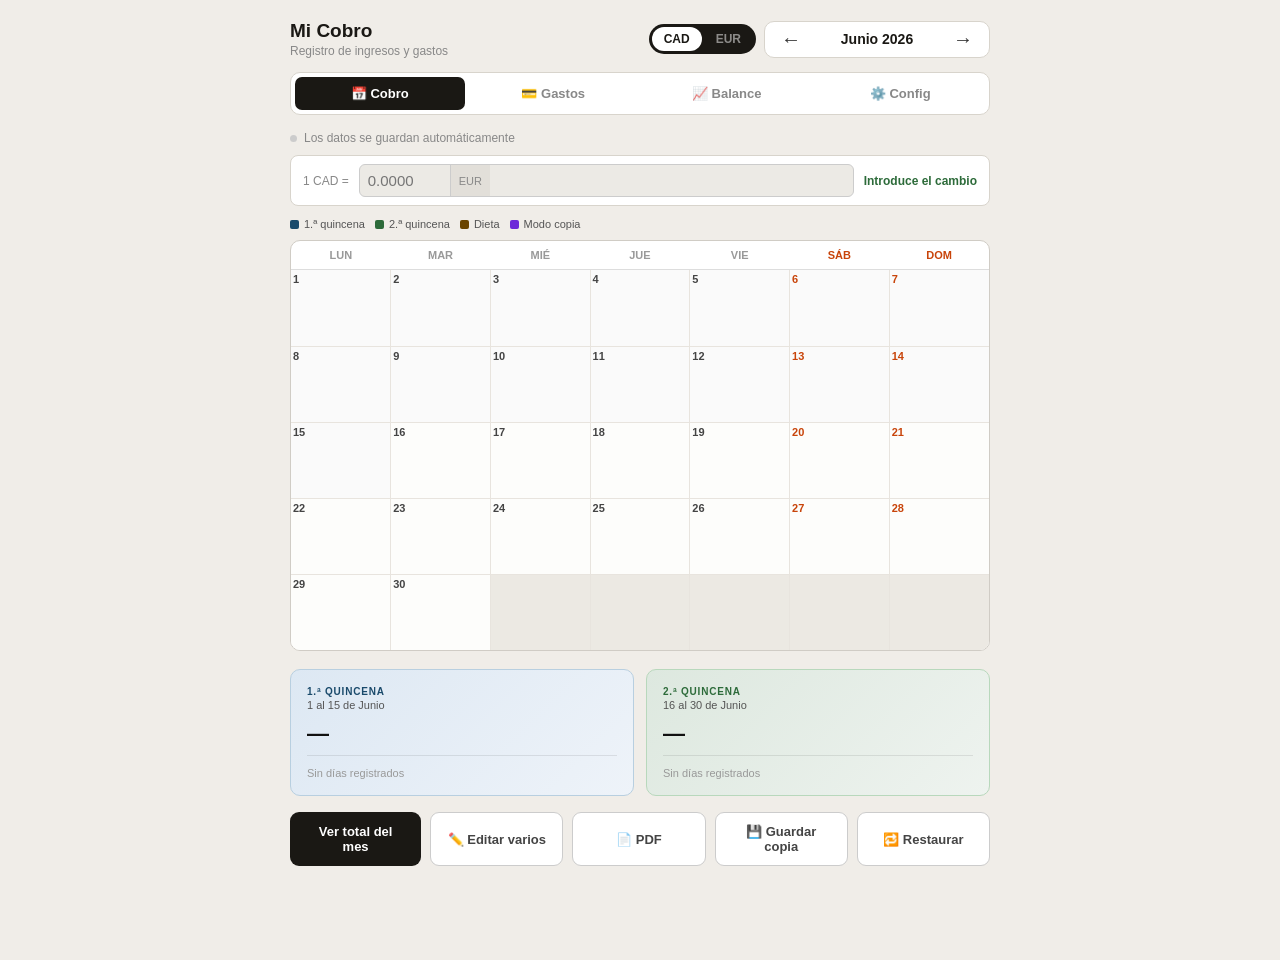
==== index.html @ 6285cd8a "Add files via upload" ====
<!DOCTYPE html>
<html lang="es">
<head>
<meta charset="UTF-8">
<meta name="viewport" content="width=device-width, initial-scale=1.0, user-scalable=no">
<title>Mi Cobro</title>
<meta name="apple-mobile-web-app-capable" content="yes">
<meta name="apple-mobile-web-app-status-bar-style" content="default">
<meta name="apple-mobile-web-app-title" content="Mi Cobro">
<link rel="apple-touch-icon" id="app-icon" href="icon.png">
<script>
(function(){
  try{
    var c=document.createElement('canvas');
    c.width=180;c.height=180;
    var x=c.getContext('2d');
    x.fillStyle='#1a1814';
    if(x.roundRect){ x.beginPath();x.roundRect(0,0,180,180,36);x.fill(); }
    else{ x.fillRect(0,0,180,180); }
    x.fillStyle='#ffffff';
    x.font='bold 88px Arial';
    x.textAlign='center';
    x.textBaseline='middle';
    x.fillText('\u20AC',90,95);
    var el=document.getElementById('app-icon');
    if(el) el.href=c.toDataURL('image/png');
  }catch(e){}
})();
</script>
<style>
* { box-sizing: border-box; margin: 0; padding: 0; }

body {
  background: #f0ede8;
  color: #1a1814;
  font-family: -apple-system, BlinkMacSystemFont, 'Helvetica Neue', Arial, sans-serif;
  padding: 20px 12px 80px;
}
.app { max-width: 700px; margin: 0 auto; }

/* Header */
.hdr { display: flex; align-items: center; justify-content: space-between; margin-bottom: 14px; flex-wrap: wrap; gap: 10px; }
.hdr h1 { font-size: 19px; font-weight: 700; }
.hdr p  { font-size: 12px; color: #888; margin-top: 2px; }
.mnav { display: flex; align-items: center; gap: 4px; background: #fff; border: 1px solid #d8d4cc; border-radius: 10px; padding: 6px 8px; }
.mnav button { background: none; border: none; font-size: 20px; padding: 0 8px; cursor: pointer; color: #333; -webkit-tap-highlight-color: transparent; }
#mlabel { font-size: 14px; font-weight: 600; min-width: 128px; text-align: center; }

/* Save */
.savebar { display: flex; align-items: center; gap: 7px; font-size: 12px; color: #888; margin-bottom: 10px; }
.sdot { width: 7px; height: 7px; border-radius: 50%; background: #ccc; display: inline-block; }
.sdot.ok { background: #2a9a50; }
.sdot.saving { background: #e06010; }

/* Banners */
.bnr { display: none; align-items: center; justify-content: space-between; border-radius: 6px; padding: 9px 12px; margin-bottom: 10px; font-size: 13px; flex-wrap: wrap; gap: 8px; }
.bnr.on { display: flex; }
.bnr-copy { background: #6d28d9; color: #fff; }
.bnr-multi { background: #0a5c30; color: #fff; }
.bnr .bl { flex: 1; }
.bnr .bbs { display: flex; gap: 7px; }
.bnr button { background: rgba(255,255,255,.2); border: 1px solid rgba(255,255,255,.35); color: #fff; border-radius: 4px; padding: 4px 11px; font-size: 12px; font-weight: 600; cursor: pointer; -webkit-tap-highlight-color: transparent; }
.bnr button.ok { background: #fff; color: #0a5c30; }

/* Legend */
.lgd { display: flex; flex-wrap: wrap; gap: 10px; margin-bottom: 10px; }
.lgd-i { display: flex; align-items: center; gap: 5px; font-size: 11px; color: #555; }
.lgd-d { width: 9px; height: 9px; border-radius: 2px; display: inline-block; }

/* ── CALENDAR ── */
.cal-wrap { background: #fff; border: 1px solid #d0ccc5; border-radius: 10px; margin-bottom: 18px; overflow: hidden; }

/* Header row using table-like layout */
.cal-hdr { display: table; width: 100%; border-collapse: collapse; border-bottom: 1px solid #ddd; }
.cal-hdr-row { display: table-row; }
.cal-hdr-cell { display: table-cell; text-align: center; padding: 8px 0; font-size: 11px; font-weight: 700; text-transform: uppercase; color: #999; width: 14.285%; }
.cal-hdr-cell.wknd { color: #c8440a; }

/* Grid using table */
.cal-tbl { display: table; width: 100%; border-collapse: collapse; }
.cal-row { display: table-row; }
.cal-cell {
  display: table-cell;
  width: 14.285%;
  min-height: 76px;
  height: 76px;
  vertical-align: top;
  border-right: 1px solid #e8e4de;
  border-bottom: 1px solid #e8e4de;
  padding: 3px 2px;
  cursor: pointer;
  -webkit-tap-highlight-color: transparent;
  overflow: hidden;
  max-width: 0;
}
.cal-cell:last-child { border-right: none; }
.cal-row:last-child .cal-cell { border-bottom: none; }
.cal-cell.empty { background: #ece9e3; cursor: default; pointer-events: none; }
.cal-cell.q1 { background: #fafafa; }
.cal-cell.q2 { background: #fdfdfb; }
.cal-cell.worked.q1 { background: #deedf7; }
.cal-cell.worked.q2 { background: #dff0e3; }
.cal-cell.paste-t { outline: 2px dashed #7c3aed; outline-offset: -2px; background: #f0ebff; }
.cal-cell.msel { outline: 2px solid #0a5c30; outline-offset: -2px; background: #d8f0e0; }

.dn { font-size: 11px; font-weight: 700; color: #444; display: flex; align-items: center; justify-content: space-between; margin-bottom: 2px; }
.dn.wk { color: #c8440a; }
.cpb { background: transparent; border: none; font-size: 11px; cursor: pointer; padding: 0; -webkit-tap-highlight-color: transparent; color: #7c3aed; line-height: 1; }
.chips { display: flex; flex-direction: column; gap: 1px; width: 100%; }
.chip { font-size: 8px; font-weight: 600; padding: 1px 2px; border-radius: 2px; white-space: nowrap; overflow: hidden; text-overflow: ellipsis; display: block; max-width: 100%; box-sizing: border-box; }
.ch { background: rgba(26,74,107,.13); color: #1a4a6b; }
.q2 .ch { background: rgba(45,107,58,.13); color: #2d6b3a; }
.ce { background: rgba(200,68,10,.11); color: #b83a00; }
.cd { background: rgba(100,65,0,.10); color: #6a4400; }
.chip-eur { background: rgba(45,107,58,.13); color: #2d6b3a; }

/* Quincenas */
.qs { display: flex; gap: 12px; flex-wrap: wrap; margin-bottom: 16px; }
.qc { flex: 1; min-width: 130px; border-radius: 10px; padding: 16px; border: 1px solid #ccc; }
.qc.c1 { background: linear-gradient(135deg,#dde8f3,#eef3f9); border-color: #b8cfe0; }
.qc.c2 { background: linear-gradient(135deg,#dde8df,#eef3ef); border-color: #b8d8bc; }
.qlbl { font-size: 10px; font-weight: 700; letter-spacing: .8px; text-transform: uppercase; margin-bottom: 2px; }
.c1 .qlbl { color: #1a4a6b; } .c2 .qlbl { color: #2d6b3a; }
.qrng { font-size: 11px; color: #555; margin-bottom: 10px; }
.qtot { font-size: 22px; font-weight: 700; color: #111; margin-bottom: 8px; }
.qbd { display: flex; flex-direction: column; gap: 4px; padding-top: 8px; border-top: 1px solid rgba(0,0,0,.09); }
.qbr { display: flex; justify-content: space-between; font-size: 11px; color: #555; }
.qbr .bv { font-weight: 700; color: #111; }
.qst { font-size: 11px; color: #999; margin-top: 3px; }

/* Buttons */
.btns { display: flex; flex-wrap: wrap; gap: 9px; justify-content: center; margin-bottom: 14px; }
.btn { flex: 1; min-width: 130px; max-width: 220px; display: flex; align-items: center; justify-content: center; gap: 5px; border-radius: 9px; padding: 11px 14px; font-size: 13px; font-weight: 600; cursor: pointer; -webkit-tap-highlight-color: transparent; border: none; }
@media(max-width:380px){ .btn { min-width: 100%; max-width: 100%; } }
.btn-dk { background: #1a1814; color: #fff; }
.btn-lt { background: #fff; color: #444; border: 1px solid #ccc !important; }

/* Total card */
.totcard { display: none; background: #1a1814; color: #fff; border-radius: 10px; padding: 22px; margin-bottom: 14px; }
.totcard.on { display: block; }
.tclbl { font-size: 10px; font-weight: 600; letter-spacing: .8px; text-transform: uppercase; color: rgba(255,255,255,.5); margin-bottom: 4px; }
.tcamt { font-size: 34px; font-weight: 700; letter-spacing: -1px; margin-bottom: 12px; }
.tcrows { display: flex; gap: 18px; justify-content: center; flex-wrap: wrap; }
.tcrow { font-size: 12px; color: rgba(255,255,255,.6); text-align: center; }
.tcrow strong { display: block; font-size: 14px; color: #fff; margin-top: 2px; }

/* Overlay + Modal */
.ovl { display: none; position: fixed; top: 0; left: 0; right: 0; bottom: 0; background: rgba(0,0,0,.45); z-index: 200; -webkit-backdrop-filter: blur(2px); backdrop-filter: blur(2px); align-items: center; justify-content: center; padding: 16px; }
.ovl.on { display: flex; }
.modal { background: #faf8f5; border: 1px solid #d0ccc5; border-radius: 14px; padding: 22px; width: 100%; max-width: 350px; max-height: 90vh; overflow-y: auto; }
.mhd { display: flex; align-items: flex-start; justify-content: space-between; margin-bottom: 16px; }
.mttl { font-size: 17px; font-weight: 700; }
.mttl small { display: block; font-size: 12px; font-weight: 400; color: #888; margin-top: 2px; }
.mxbtn { background: #e8e4de; border: none; width: 27px; height: 27px; border-radius: 50%; font-size: 16px; cursor: pointer; flex-shrink: 0; display: flex; align-items: center; justify-content: center; -webkit-tap-highlight-color: transparent; }
.mfld { margin-bottom: 13px; }
.mfld label { display: block; font-size: 11px; font-weight: 600; text-transform: uppercase; letter-spacing: .4px; color: #888; margin-bottom: 5px; }
.irow { display: flex; align-items: stretch; background: #eceae5; border: 1px solid #ccc; border-radius: 6px; overflow: hidden; }
.irow input { flex: 1; border: none; background: transparent; padding: 9px 10px; font-size: 16px; color: #111; outline: none; -webkit-appearance: none; min-width: 0; }
.irow span { padding: 0 10px; font-size: 12px; color: #888; border-left: 1px solid #ccc; background: #e2dfd9; display: flex; align-items: center; white-space: nowrap; }
.dtog { display: flex; align-items: center; justify-content: space-between; padding: 9px 12px; background: #eceae5; border: 1px solid #ccc; border-radius: 6px; cursor: pointer; margin-bottom: 10px; -webkit-tap-highlight-color: transparent; }
.dtog .tl { font-size: 13px; color: #444; display: flex; align-items: center; gap: 7px; }
.tog { width: 36px; height: 20px; background: #bbb; border-radius: 10px; position: relative; flex-shrink: 0; }
.tog::after { content: ''; position: absolute; top: 2px; left: 2px; width: 16px; height: 16px; border-radius: 50%; background: #fff; box-shadow: 0 1px 3px rgba(0,0,0,.25); transition: transform .18s; }
.tog.on { background: #c8440a; }
.tog.on::after { transform: translateX(16px); }
.damt { overflow: hidden; max-height: 0; opacity: 0; transition: max-height .2s, opacity .2s; }
.damt.on { max-height: 70px; opacity: 1; margin-bottom: 12px; }
.macts { display: flex; gap: 7px; }
.mpbtn { flex: 1; background: #c8440a; color: #fff; border: none; border-radius: 6px; padding: 11px; font-size: 14px; font-weight: 600; cursor: pointer; -webkit-tap-highlight-color: transparent; }
.msbtn { background: #e2dfd9; color: #444; border: 1px solid #ccc; border-radius: 6px; padding: 11px 12px; font-size: 13px; cursor: pointer; -webkit-tap-highlight-color: transparent; }

/* Multi preview */
.sdp { display: flex; flex-wrap: wrap; gap: 5px; margin-bottom: 12px; max-height: 70px; overflow-y: auto; }
.sdpc { font-size: 11px; background: rgba(45,107,58,.14); color: #2d6b3a; border-radius: 4px; padding: 3px 7px; font-weight: 600; }

/* Backup */
.bknote { font-size: 12px; color: #888; margin-bottom: 10px; line-height: 1.5; }
.bkta { width: 100%; height: 130px; background: #eceae5; border: 1px solid #ccc; border-radius: 6px; padding: 9px; font-size: 11px; color: #444; resize: none; outline: none; margin-bottom: 12px; font-family: monospace; }

/* Exchange rate bar */
.fx-bar { display: flex; align-items: center; background: #fff; border: 1px solid #d8d4cc; border-radius: 8px; padding: 8px 12px; margin-bottom: 12px; gap: 10px; }
.fx-label { font-size: 12px; color: #888; white-space: nowrap; }
.fx-label strong { color: #1a1814; font-size: 13px; }
.fx-input-wrap { display: flex; align-items: stretch; background: #eceae5; border: 1px solid #ccc; border-radius: 6px; overflow: hidden; flex: 1; }
.fx-input-wrap input { flex: 1; border: none; background: transparent; padding: 7px 8px; font-size: 15px; color: #111; outline: none; -webkit-appearance: none; min-width: 0; max-width: 90px; }
.fx-input-wrap span { padding: 0 8px; font-size: 11px; color: #888; border-left: 1px solid #ccc; background: #e2dfd9; display: flex; align-items: center; white-space: nowrap; }
.fx-result { font-size: 12px; color: #2d6b3a; font-weight: 600; white-space: nowrap; }

/* Dual currency chips */
.chip-eur { background: rgba(45,107,58,.13); color: #2d6b3a; }

/* Modal dual price display */
.fx-preview { background: #eaf3ea; border: 1px solid #b8d8bc; border-radius: 6px; padding: 8px 12px; margin-bottom: 12px; font-size: 13px; color: #2d6b3a; font-weight: 600; display: none; }
.fx-preview.on { display: block; }
.fx-preview small { display: block; font-size: 11px; color: #888; font-weight: 400; margin-top: 2px; }
.toast { position: fixed; bottom: 22px; left: 50%; transform: translateX(-50%) translateY(14px); background: #111; color: #fff; padding: 9px 18px; border-radius: 18px; font-size: 13px; font-weight: 500; opacity: 0; transition: opacity .22s, transform .22s; pointer-events: none; z-index: 999; white-space: nowrap; }
.toast.on { opacity: 1; transform: translateX(-50%) translateY(0); }

@media print { body { padding: 0; background: #fff; } .app > * { display: none !important; } #pdf-area { display: block !important; } }
#pdf-area { display: none; }

/* ── Currency global toggle ── */
.cur-global-toggle { display: flex; align-items: center; background: #1a1814; border-radius: 20px; padding: 3px; gap: 2px; }
.cur-global-toggle button { border: none; border-radius: 17px; padding: 5px 12px; font-size: 12px; font-weight: 700; cursor: pointer; -webkit-tap-highlight-color: transparent; background: transparent; color: rgba(255,255,255,.5); }
.cur-global-toggle button.active { background: #fff; color: #1a1814; }

/* ── Tabs ── */
.tabs { display: flex; background: #fff; border: 1px solid #d8d4cc; border-radius: 10px; padding: 4px; margin-bottom: 16px; gap: 4px; }
.tab { flex: 1; padding: 9px 6px; text-align: center; font-size: 13px; font-weight: 600; color: #888; border-radius: 7px; cursor: pointer; -webkit-tap-highlight-color: transparent; border: none; background: transparent; }
.tab.active { background: #1a1814; color: #fff; }

/* ── Tab panels ── */
.panel { display: none; }
.panel.active { display: block; }

/* ── FAB button ── */
.fab { position: fixed; bottom: 28px; right: 20px; width: 56px; height: 56px; border-radius: 50%; background: #c8440a; color: #fff; border: none; font-size: 28px; cursor: pointer; -webkit-tap-highlight-color: transparent; box-shadow: 0 4px 16px rgba(200,68,10,.4); display: flex; align-items: center; justify-content: center; z-index: 90; line-height: 1; }
.fab:active { transform: scale(.94); }

/* ── Expenses list ── */
.exp-month-hdr { display: flex; align-items: center; justify-content: space-between; margin-bottom: 10px; }
.exp-month-hdr h3 { font-size: 14px; font-weight: 700; }
.exp-total-badge { font-size: 12px; font-weight: 700; background: #1a1814; color: #fff; border-radius: 20px; padding: 3px 10px; }

.exp-cat-group { margin-bottom: 14px; }
.exp-cat-lbl { display: flex; align-items: center; justify-content: space-between; font-size: 11px; font-weight: 700; text-transform: uppercase; letter-spacing: .5px; color: #888; margin-bottom: 6px; padding-bottom: 5px; border-bottom: 1px solid #e0ddd8; }
.exp-cat-lbl span { font-size: 12px; color: #1a1814; font-weight: 700; text-transform: none; letter-spacing: 0; }

.exp-item { display: flex; align-items: center; gap: 10px; background: #fff; border: 1px solid #e0ddd8; border-radius: 8px; padding: 10px 12px; margin-bottom: 6px; cursor: pointer; -webkit-tap-highlight-color: transparent; }
.exp-icon { font-size: 20px; flex-shrink: 0; width: 36px; text-align: center; }
.exp-info { flex: 1; min-width: 0; }
.exp-desc { font-size: 13px; font-weight: 600; color: #1a1814; white-space: nowrap; overflow: hidden; text-overflow: ellipsis; }
.exp-meta { font-size: 11px; color: #888; margin-top: 2px; }
.exp-amt { text-align: right; flex-shrink: 0; }
.exp-amt-val { font-size: 14px; font-weight: 700; color: #c8440a; }
.exp-amt-eur { font-size: 11px; color: #2d6b3a; margin-top: 1px; }

.exp-empty { text-align: center; padding: 40px 20px; color: #aaa; font-size: 14px; }
.exp-empty p { margin-top: 8px; font-size: 12px; }

/* ── Cards settings ── */
.cards-section { background: #fff; border: 1px solid #e0ddd8; border-radius: 10px; margin-bottom: 16px; overflow: hidden; }
.cards-section-hdr { display: flex; align-items: center; justify-content: space-between; padding: 12px 14px; border-bottom: 1px solid #e0ddd8; }
.cards-section-hdr h3 { font-size: 14px; font-weight: 700; }
.btn-add-card { background: #1a1814; color: #fff; border: none; border-radius: 6px; padding: 6px 12px; font-size: 12px; font-weight: 600; cursor: pointer; -webkit-tap-highlight-color: transparent; }
.card-item { display: flex; align-items: center; gap: 10px; padding: 11px 14px; border-bottom: 1px solid #f0ede8; }
.card-item:last-child { border-bottom: none; }
.card-icon { font-size: 20px; }
.card-info { flex: 1; }
.card-name { font-size: 13px; font-weight: 600; }
.card-type { font-size: 11px; color: #888; margin-top: 1px; }
.card-del { background: none; border: none; color: #ccc; font-size: 18px; cursor: pointer; padding: 4px; -webkit-tap-highlight-color: transparent; }
.card-del:active { color: #c8440a; }

/* ── Expense modal ── */
.cat-grid { display: grid; grid-template-columns: repeat(4, 1fr); gap: 6px; margin-bottom: 14px; }
.cat-btn { background: #f0ede8; border: 2px solid transparent; border-radius: 8px; padding: 8px 4px; text-align: center; cursor: pointer; -webkit-tap-highlight-color: transparent; }
.cat-btn .ci { font-size: 20px; display: block; }
.cat-btn .cn { font-size: 9px; color: #666; display: block; margin-top: 2px; font-weight: 600; }
.cat-btn.sel { border-color: #c8440a; background: #fdf0eb; }

.cur-toggle { display: flex; gap: 6px; margin-bottom: 12px; }
.cur-btn { flex: 1; padding: 8px; border: 2px solid #e0ddd8; border-radius: 6px; background: #fff; font-size: 13px; font-weight: 600; cursor: pointer; -webkit-tap-highlight-color: transparent; text-align: center; color: #888; }
.cur-btn.sel { border-color: #c8440a; color: #c8440a; background: #fdf0eb; }

.pay-select { width: 100%; background: #eceae5; border: 1px solid #ccc; border-radius: 6px; padding: 10px 12px; font-size: 15px; color: #111; outline: none; -webkit-appearance: none; appearance: none; font-family: inherit; }

/* ── Préstamos ── */
.loans-wrap { margin-bottom: 18px; }
.loans-hdr { display: flex; align-items: center; justify-content: space-between; margin-bottom: 8px; }
.loans-hdr h3 { font-size: 13px; font-weight: 700; color: #1a1814; }
.loans-hdr button { background: none; border: none; font-size: 12px; font-weight: 600; color: #888; cursor: pointer; padding: 4px 8px; border-radius: 5px; -webkit-tap-highlight-color: transparent; }
.loans-hdr button:active { background: #e0ddd8; }

/* Alert badge when there are pending loans */
.loans-alert { display: flex; align-items: center; gap: 8px; background: #fff8e6; border: 1px solid #f0d080; border-radius: 8px; padding: 10px 12px; margin-bottom: 10px; font-size: 13px; font-weight: 600; color: #7a5500; }
.loans-alert span { flex: 1; }
.loans-alert .la-amt { font-size: 15px; font-weight: 700; }

.loan-card { background: #fff; border: 1px solid #e0ddd8; border-radius: 10px; padding: 12px 14px; margin-bottom: 8px; cursor: pointer; -webkit-tap-highlight-color: transparent; }
.loan-card.pending { border-left: 3px solid #e09000; }
.loan-card.partial { border-left: 3px solid #f59e0b; }
.loan-card.done { border-left: 3px solid #22aa55; opacity: .6; }
.loan-top { display: flex; align-items: center; justify-content: space-between; margin-bottom: 6px; }
.loan-name { font-size: 14px; font-weight: 700; color: #1a1814; display: flex; align-items: center; gap: 6px; }
.loan-badge { font-size: 10px; font-weight: 700; padding: 2px 7px; border-radius: 10px; text-transform: uppercase; letter-spacing: .4px; }
.loan-badge.pending { background: #fff3cd; color: #7a5500; }
.loan-badge.partial { background: #fff3cd; color: #b45309; }
.loan-badge.done { background: #d1fae5; color: #065f46; }
.loan-amounts { display: flex; align-items: center; gap: 8px; }
.loan-total { font-size: 16px; font-weight: 700; color: #1a1814; }
.loan-pending-amt { font-size: 12px; color: #e09000; font-weight: 600; }
.loan-progress-track { height: 4px; background: #f0ede8; border-radius: 2px; margin: 8px 0; overflow: hidden; }
.loan-progress-fill { height: 100%; border-radius: 2px; background: #22aa55; transition: width .3s; }
.loan-meta { font-size: 11px; color: #888; display: flex; justify-content: space-between; }
.loan-payments { margin-top: 8px; padding-top: 8px; border-top: 1px solid #f0ede8; display: flex; flex-direction: column; gap: 4px; }
.loan-pay-row { display: flex; justify-content: space-between; font-size: 11px; color: #555; }
.loan-pay-row .lpr-amt { font-weight: 600; color: #22aa55; }
.bal-filters { background: #fff; border: 1px solid #e0ddd8; border-radius: 10px; padding: 14px; margin-bottom: 14px; }
.bal-filters h3 { font-size: 13px; font-weight: 700; margin-bottom: 10px; }
.bal-range-tabs { display: flex; gap: 6px; margin-bottom: 12px; }
.bal-rtab { flex: 1; padding: 7px 4px; border: 2px solid #e0ddd8; border-radius: 6px; background: #fff; font-size: 12px; font-weight: 600; cursor: pointer; -webkit-tap-highlight-color: transparent; text-align: center; color: #888; }
.bal-rtab.sel { border-color: #1a1814; color: #1a1814; background: #f5f3f0; }
.bal-selrow { display: flex; gap: 8px; align-items: center; flex-wrap: wrap; }
.bal-selrow select { flex: 1; min-width: 80px; background: #f0ede8; border: 1px solid #ccc; border-radius: 6px; padding: 8px 10px; font-size: 13px; color: #111; outline: none; -webkit-appearance: none; font-family: inherit; }
.bal-apply { background: #1a1814; color: #fff; border: none; border-radius: 6px; padding: 9px 14px; font-size: 13px; font-weight: 600; cursor: pointer; -webkit-tap-highlight-color: transparent; white-space: nowrap; }
.bal-summary { display: flex; gap: 8px; margin-bottom: 14px; }
.bal-kpi { flex: 1; border-radius: 10px; padding: 12px 10px; }
.bal-kpi.inc { background: linear-gradient(135deg,#ddeaf3,#eef4f9); border: 1px solid #bdd3e6; }
.bal-kpi.exp { background: linear-gradient(135deg,#fde8e0,#fef3ef); border: 1px solid #f0c8bb; }
.bal-kpi.net-p { background: linear-gradient(135deg,#ddeadf,#eef4ef); border: 1px solid #bddabf; }
.bal-kpi.net-n { background: linear-gradient(135deg,#fde0e0,#fef0f0); border: 1px solid #f0bbbb; }
.bal-kpi-lbl { font-size: 9px; font-weight: 700; text-transform: uppercase; letter-spacing: .6px; margin-bottom: 3px; }
.bal-kpi.inc .bal-kpi-lbl { color: #1a4a6b; }
.bal-kpi.exp .bal-kpi-lbl { color: #8b2500; }
.bal-kpi.net-p .bal-kpi-lbl { color: #1a5c2a; }
.bal-kpi.net-n .bal-kpi-lbl { color: #8b0000; }
.bal-kpi-val { font-size: 15px; font-weight: 700; color: #1a1814; letter-spacing: -.3px; }
.bal-kpi-sub { font-size: 9px; color: #888; margin-top: 2px; }
.bal-sec { font-size: 11px; font-weight: 700; text-transform: uppercase; letter-spacing: .6px; color: #888; margin: 14px 0 8px; padding-bottom: 5px; border-bottom: 1px solid #e0ddd8; }
.bal-bar { display: flex; align-items: center; gap: 8px; margin-bottom: 7px; }
.bal-bar-ic { font-size: 15px; width: 22px; text-align: center; flex-shrink: 0; }
.bal-bar-body { flex: 1; min-width: 0; }
.bal-bar-top { display: flex; justify-content: space-between; font-size: 11px; margin-bottom: 3px; }
.bal-bar-name { font-weight: 600; color: #1a1814; }
.bal-bar-pct { color: #888; }
.bal-bar-track { height: 5px; background: #ece9e3; border-radius: 3px; overflow: hidden; }
.bal-bar-fill { height: 100%; border-radius: 3px; }
.bal-bar-val { font-size: 12px; font-weight: 700; color: #c8440a; white-space: nowrap; flex-shrink: 0; }
.bal-irow { display: flex; justify-content: space-between; align-items: center; background: #fff; border: 1px solid #e0ddd8; border-radius: 8px; padding: 10px 12px; margin-bottom: 6px; }
.bal-irow-l { font-size: 13px; font-weight: 600; }
.bal-irow-l small { display: block; font-size: 11px; font-weight: 400; color: #888; margin-top: 1px; }
.bal-irow-r { font-size: 13px; font-weight: 700; color: #1a4a6b; }
.bal-empty { text-align: center; padding: 36px 20px; color: #aaa; font-size: 13px; }
</style>
</head>
<body>
<div class="app">

<div class="hdr">
  <div><h1>Mi Cobro</h1><p>Registro de ingresos y gastos</p></div>
  <div style="display:flex;align-items:center;gap:8px;flex-wrap:wrap;justify-content:flex-end">
    <div class="cur-global-toggle">
      <button id="gtog-cad" class="active" onclick="setGlobalCur('CAD')">CAD</button>
      <button id="gtog-eur" onclick="setGlobalCur('EUR')">EUR</button>
    </div>
    <div class="mnav">
      <button id="btn-prev">&#8592;</button>
      <span id="mlabel">...</span>
      <button id="btn-next">&#8594;</button>
    </div>
  </div>
</div>

<div class="tabs">
  <button class="tab active" id="tab-cobro" onclick="switchTab('cobro')">&#128197; Cobro</button>
  <button class="tab" id="tab-gastos" onclick="switchTab('gastos')">&#128179; Gastos</button>
  <button class="tab" id="tab-balance" onclick="switchTab('balance')">&#128200; Balance</button>
  <button class="tab" id="tab-tarjetas" onclick="switchTab('tarjetas')">&#9881;&#65039; Config</button>
</div>

<!-- PANEL COBRO -->
<div class="panel active" id="panel-cobro">

<div class="savebar"><span class="sdot" id="sdot"></span><span id="stxt">Los datos se guardan automáticamente</span></div>

<div class="fx-bar">
  <div class="fx-label">1 CAD =</div>
  <div class="fx-input-wrap">
    <input type="number" id="fx-input" placeholder="0.0000" min="0" step="0.0001" inputmode="decimal">
    <span>EUR</span>
  </div>
  <div class="fx-result" id="fx-result">Introduce el cambio</div>
</div>

<div class="bnr bnr-multi" id="bnr-multi">
  <div class="bl">&#9999;&#65039; <span id="multi-info">Toca los días que quieras editar</span></div>
  <div class="bbs">
    <button class="ok" id="multi-apply">Editar seleccionados</button>
    <button id="multi-cancel">Cancelar</button>
  </div>
</div>
<div class="bnr bnr-copy" id="bnr-copy">
  <div class="bl">&#128203; <span id="copy-info">Día copiado — toca otro día para pegar</span></div>
  <div class="bbs"><button id="copy-cancel">Cancelar</button></div>
</div>

<div class="lgd">
  <div class="lgd-i"><span class="lgd-d" style="background:#1a4a6b"></span>1.ª quincena</div>
  <div class="lgd-i"><span class="lgd-d" style="background:#2d6b3a"></span>2.ª quincena</div>
  <div class="lgd-i"><span class="lgd-d" style="background:#6a4400"></span>Dieta</div>
  <div class="lgd-i"><span class="lgd-d" style="background:#6d28d9"></span>Modo copia</div>
</div>

<div class="cal-wrap">
  <div class="cal-hdr"><div class="cal-hdr-row" id="cal-hdr-row"></div></div>
  <div id="cal-body"></div>
</div>

<div class="qs">
  <div class="qc c1">
    <div class="qlbl">1.ª Quincena</div>
    <div class="qrng" id="q1rng"></div>
    <div class="qtot" id="q1tot">—</div>
    <div class="qbd" id="q1bd"></div>
  </div>
  <div class="qc c2">
    <div class="qlbl">2.ª Quincena</div>
    <div class="qrng" id="q2rng"></div>
    <div class="qtot" id="q2tot">—</div>
    <div class="qbd" id="q2bd"></div>
  </div>
</div>

<div class="btns">
  <button class="btn btn-dk" id="btn-total">Ver total del mes</button>
  <button class="btn btn-lt" id="btn-multi">&#9999;&#65039; Editar varios</button>
  <button class="btn btn-lt" id="btn-pdf">&#128196; PDF</button>
  <button class="btn btn-lt" id="btn-backup">&#128190; Guardar copia</button>
  <label class="btn btn-lt" style="cursor:pointer">&#128257; Restaurar<input type="file" id="restore-input" accept=".json" style="display:none"></label>
</div>
<div class="totcard" id="totcard">
  <div class="tclbl" id="tclbl">Total</div>
  <div class="tcamt" id="tcamt"></div>
  <div class="tcrows" id="tcrows"></div>
</div>

</div><!-- /panel-cobro -->

<!-- PANEL GASTOS -->
<div class="panel" id="panel-gastos">
  <!-- Loans section -->
  <div class="loans-wrap" id="loans-wrap"></div>
  <!-- Expenses list -->
  <div id="exp-list-wrap"></div>
</div>

<!-- PANEL BALANCE -->
<div class="panel" id="panel-balance">
  <div class="bal-filters">
    <h3>&#128200; Período de análisis</h3>
    <div class="bal-range-tabs">
      <button class="bal-rtab sel" id="brt-mes" onclick="balSetRange('mes')">Este mes</button>
      <button class="bal-rtab" id="brt-trim" onclick="balSetRange('trim')">Trimestre</button>
      <button class="bal-rtab" id="brt-anio" onclick="balSetRange('anio')">Este año</button>
      <button class="bal-rtab" id="brt-custom" onclick="balSetRange('custom')">Personalizado</button>
    </div>
    <div class="bal-selrow" id="bal-custom-row" style="display:none">
      <select id="bal-from-m"></select>
      <select id="bal-from-y"></select>
      <span style="color:#888;font-size:12px">→</span>
      <select id="bal-to-m"></select>
      <select id="bal-to-y"></select>
    </div>
    <div style="margin-top:10px;text-align:right">
      <button class="bal-apply" onclick="renderBalance()">Ver balance</button>
    </div>
  </div>
  <div id="bal-body"></div>
</div>

<!-- PANEL TARJETAS -->
<div class="panel" id="panel-tarjetas">
  <div class="cards-section">
    <div class="cards-section-hdr">
      <h3>Mis métodos de pago</h3>
      <button class="btn-add-card" id="btn-add-card">+ Añadir</button>
    </div>
    <div id="cards-list"></div>
  </div>
</div>

<!-- Day modal -->
<div class="ovl" id="ovl-day">
  <div class="modal">
    <div class="mhd">
      <div class="mttl"><span id="m-name">Día</span><small id="m-sub"></small></div>
      <button class="mxbtn" id="m-close">&#x2715;</button>
    </div>
    <div class="mfld"><label>Horas trabajadas</label>
      <div class="irow"><input type="number" id="m-h" placeholder="0" min="0" max="24" step="0.5" inputmode="decimal"><span>h</span></div>
    </div>
    <div class="mfld"><label>Precio por hora</label>
      <div class="irow"><input type="number" id="m-p" placeholder="0.00" min="0" step="0.01" inputmode="decimal"><span>CAD/h</span></div>
    </div>
    <div class="fx-preview" id="m-fx-preview">
      <span id="m-fx-total"></span>
      <small id="m-fx-detail"></small>
    </div>
    <div class="dtog" id="m-dtog"><div class="tl">&#127374; Dieta este día</div><div class="tog" id="m-togpill"></div></div>
    <div class="damt" id="m-damt">
      <div class="mfld" style="margin-bottom:0"><label>Importe dieta</label>
        <div class="irow"><input type="number" id="m-d" placeholder="0.00" min="0" step="0.01" inputmode="decimal"><span>€</span></div>
      </div>
    </div>
    <div class="macts">
      <button class="mpbtn" id="m-save">Guardar</button>
      <button class="msbtn" id="m-copy-btn">&#128203;</button>
      <button class="msbtn" id="m-del">Borrar</button>
    </div>
  </div>
</div>

<!-- Multi modal -->
<div class="ovl" id="ovl-multi">
  <div class="modal">
    <div class="mhd">
      <div class="mttl"><span id="mm-name">Editar días</span><small id="mm-sub"></small></div>
      <button class="mxbtn" id="mm-close">&#x2715;</button>
    </div>
    <div class="sdp" id="mm-prev"></div>
    <div class="mfld"><label>Horas trabajadas</label>
      <div class="irow"><input type="number" id="mm-h" placeholder="0" min="0" max="24" step="0.5" inputmode="decimal"><span>h</span></div>
    </div>
    <div class="mfld"><label>Precio por hora</label>
      <div class="irow"><input type="number" id="mm-p" placeholder="0.00" min="0" step="0.01" inputmode="decimal"><span>CAD/h</span></div>
    </div>
    <div class="dtog" id="mm-dtog"><div class="tl">&#127374; Dieta estos días</div><div class="tog" id="mm-togpill"></div></div>
    <div class="damt" id="mm-damt">
      <div class="mfld" style="margin-bottom:0"><label>Importe dieta</label>
        <div class="irow"><input type="number" id="mm-d" placeholder="0.00" min="0" step="0.01" inputmode="decimal"><span>€</span></div>
      </div>
    </div>
    <div class="macts">
      <button class="mpbtn" id="mm-save">Guardar todos</button>
      <button class="msbtn" id="mm-del">Borrar todos</button>
    </div>
  </div>
</div>

<!-- Backup modal -->
<div class="ovl" id="ovl-bk">
  <div class="modal">
    <div class="mhd">
      <div class="mttl"><span>Copia de seguridad</span><small>Copia este texto en Notas</small></div>
      <button class="mxbtn" id="bk-close">&#x2715;</button>
    </div>
    <p class="bknote" id="bk-note">Copia este texto y guárdalo.</p>
    <textarea class="bkta" id="bk-ta" readonly></textarea>
    <div class="macts">
      <button class="mpbtn" id="bk-copy">Copiar todo</button>
      <button class="msbtn" id="bk-close2">Cerrar</button>
    </div>
  </div>
</div>

<!-- FAB -->
<button class="fab" id="fab-btn">+</button>

<!-- Expense modal -->
<div class="ovl" id="ovl-exp">
  <div class="modal">
    <div class="mhd">
      <div class="mttl"><span id="exp-modal-title">Nuevo gasto</span><small id="exp-modal-sub"></small></div>
      <button class="mxbtn" id="exp-close">&#x2715;</button>
    </div>
    <div class="mfld"><label>Categoría</label></div>
    <div class="cat-grid" id="cat-grid"></div>
    <div class="mfld">
      <label>Descripción <span style="color:#bbb;font-weight:400">(opcional)</span></label>
      <div class="irow"><input type="text" id="exp-desc" placeholder="¿En qué gastaste?" style="font-size:15px;padding:9px 10px;flex:1;border:none;background:transparent;color:#111;outline:none;width:100%"></div>
    </div>
    <div class="mfld"><label>Moneda</label>
      <div class="cur-toggle">
        <button class="cur-btn sel" id="cur-eur">€ EUR</button>
        <button class="cur-btn" id="cur-cad">$ CAD</button>
      </div>
    </div>
    <div class="mfld"><label>Importe</label>
      <div class="irow">
        <input type="number" id="exp-amt" placeholder="0.00" min="0" step="0.01" inputmode="decimal">
        <span id="exp-cur-lbl">EUR</span>
      </div>
    </div>
    <div class="mfld"><label>Método de pago</label>
      <select class="pay-select" id="exp-pay"></select>
    </div>
    <div class="mfld"><label>Fecha</label>
      <div class="irow"><input type="date" id="exp-date" style="font-size:15px;padding:9px 10px;flex:1;border:none;background:transparent;color:#111;outline:none;-webkit-appearance:none"></div>
    </div>
    <div class="macts">
      <button class="mpbtn" id="exp-save">Guardar gasto</button>
      <button class="msbtn" id="exp-del" style="display:none">Borrar</button>
    </div>
  </div>
</div>

<!-- Loan modal (new/edit) -->
<div class="ovl" id="ovl-loan">
  <div class="modal">
    <div class="mhd">
      <div class="mttl"><span id="loan-modal-title">Nuevo préstamo</span></div>
      <button class="mxbtn" id="loan-close">&#x2715;</button>
    </div>
    <div class="mfld"><label>Nombre de la persona</label>
      <div class="irow"><input type="text" id="loan-person" placeholder="Ej: Carlos" style="font-size:15px;padding:9px 10px;flex:1;border:none;background:transparent;color:#111;outline:none;width:100%"></div>
    </div>
    <div class="mfld"><label>Moneda</label>
      <div class="cur-toggle">
        <button class="cur-btn sel" id="loan-cur-eur">€ EUR</button>
        <button class="cur-btn" id="loan-cur-cad">$ CAD</button>
      </div>
    </div>
    <div class="mfld"><label>Importe prestado</label>
      <div class="irow"><input type="number" id="loan-amt" placeholder="0.00" min="0" step="0.01" inputmode="decimal"><span id="loan-cur-lbl">EUR</span></div>
    </div>
    <div class="mfld"><label>Fecha</label>
      <div class="irow"><input type="date" id="loan-date" style="font-size:15px;padding:9px 10px;flex:1;border:none;background:transparent;color:#111;outline:none;-webkit-appearance:none"></div>
    </div>
    <div class="mfld"><label>Nota <span style="color:#bbb;font-weight:400">(opcional)</span></label>
      <div class="irow"><input type="text" id="loan-note" placeholder="Para qué era..." style="font-size:15px;padding:9px 10px;flex:1;border:none;background:transparent;color:#111;outline:none;width:100%"></div>
    </div>
    <div class="macts">
      <button class="mpbtn" id="loan-save">Guardar préstamo</button>
      <button class="msbtn" id="loan-del" style="display:none">Borrar</button>
    </div>
  </div>
</div>

<!-- Repayment modal -->
<div class="ovl" id="ovl-repay">
  <div class="modal">
    <div class="mhd">
      <div class="mttl"><span id="repay-title">Registrar devolución</span><small id="repay-sub"></small></div>
      <button class="mxbtn" id="repay-close">&#x2715;</button>
    </div>
    <div id="repay-payments-list" style="margin-bottom:12px"></div>
    <div class="mfld"><label>Nueva devolución</label>
      <div class="irow"><input type="number" id="repay-amt" placeholder="0.00" min="0" step="0.01" inputmode="decimal"><span id="repay-cur-lbl">EUR</span></div>
    </div>
    <div class="mfld"><label>Fecha</label>
      <div class="irow"><input type="date" id="repay-date" style="font-size:15px;padding:9px 10px;flex:1;border:none;background:transparent;color:#111;outline:none;-webkit-appearance:none"></div>
    </div>
    <div class="macts">
      <button class="mpbtn" id="repay-save">Registrar devolución</button>
      <button class="msbtn" id="repay-mark-done">Marcar como saldado</button>
    </div>
  </div>
</div>

<!-- Card modal -->
<div class="ovl" id="ovl-card">
  <div class="modal">
    <div class="mhd">
      <div class="mttl"><span>Nueva tarjeta</span></div>
      <button class="mxbtn" id="card-close">&#x2715;</button>
    </div>
    <div class="mfld"><label>Nombre de la tarjeta</label>
      <div class="irow"><input type="text" id="card-name-inp" placeholder="Ej: Débito Canadá" style="font-size:15px;padding:9px 10px;flex:1;border:none;background:transparent;color:#111;outline:none;width:100%"></div>
    </div>
    <div class="mfld"><label>Tipo</label>
      <select class="pay-select" id="card-type-sel">
        <option value="débito">Débito</option>
        <option value="crédito">Crédito</option>
        <option value="prepago">Prepago</option>
      </select>
    </div>
    <div class="mfld"><label>Icono</label>
      <div class="cur-toggle" style="flex-wrap:wrap" id="card-icon-grid"></div>
    </div>
    <div class="macts">
      <button class="mpbtn" id="card-save">Guardar</button>
      <button class="msbtn" id="card-close2">Cancelar</button>
    </div>
  </div>
</div>

<div id="pdf-area"></div>
<div class="toast" id="toast"></div>

<script>
var CY = 2026, CM = 5;
var days = {};
var editKey = null, dietaOn = false, mmDOn = false;
var clip = null, clipKey = null, pasteMode = false;
var multiMode = false, msel = {};
var svTimer = null, toastTimer = null;
var globalCur = 'CAD'; // default display currency

var MONTHS = ['Enero','Febrero','Marzo','Abril','Mayo','Junio','Julio','Agosto','Septiembre','Octubre','Noviembre','Diciembre'];
var DAYNAMES = ['Domingo','Lunes','Martes','Miércoles','Jueves','Viernes','Sábado'];
var HDRS_LONG = ['Lun','Mar','Mié','Jue','Vie','Sáb','Dom'];
var HDRS_SHORT = ['L','M','X','J','V','S','D'];

function setGlobalCur(cur){
  globalCur = cur;
  document.getElementById('gtog-cad').className = cur==='CAD'?'active':'';
  document.getElementById('gtog-eur').className = cur==='EUR'?'active':'';
  // re-render everything visible
  render();
  if(curTab==='gastos'){ renderLoans(); renderExpenses(); }
  if(curTab==='balance') renderBalance();
}

/* fmtDisp: format an amount that is stored in CAD, showing in globalCur */
function fmtDisp(cadAmt){
  if(globalCur==='EUR'){
    var eur = cadToEur(cadAmt);
    return eur !== null ? fmtEur(eur) : fmtCAD(cadAmt)+'*';
  }
  return fmtCAD(cadAmt);
}
/* fmtDispEur: format an amount already in EUR, showing in globalCur */
function fmtDispEur(eurAmt){
  if(globalCur==='CAD' && fxRate && fxRate>0){
    return fmtCAD(eurAmt / fxRate);
  }
  return fmtEur(eurAmt);
}

function pad(n){ return n < 10 ? '0'+n : String(n); }
function daysIn(y,m){ return new Date(y, m+1, 0).getDate(); }
function firstDow(y,m){ var d=new Date(y,m,1).getDay(); return d===0?6:d-1; }
function dkey(y,m,d){ return y+'-'+pad(m+1)+'-'+pad(d); }

/* Format currency without relying on locale */
function fmtEur(n){
  var neg = n < 0;
  var abs = Math.abs(n);
  var cents = Math.round(abs * 100);
  var euros = Math.floor(cents / 100);
  var cPart = pad(cents % 100);
  /* thousands separator */
  var eStr = String(euros);
  var parts = [];
  while(eStr.length > 3){ parts.unshift(eStr.slice(-3)); eStr = eStr.slice(0,-3); }
  parts.unshift(eStr);
  return (neg?'-':'') + parts.join('.') + ',' + cPart + ' €';
}
function fmtH(n){
  /* same but no symbol, for display */
  var neg = n < 0;
  var abs = Math.abs(n);
  var cents = Math.round(abs * 100);
  var euros = Math.floor(cents / 100);
  var cPart = pad(cents % 100);
  var eStr = String(euros);
  var parts = [];
  while(eStr.length > 3){ parts.unshift(eStr.slice(-3)); eStr = eStr.slice(0,-3); }
  parts.unshift(eStr);
  return (neg?'-':'') + parts.join('.') + ',' + cPart + ' €';
}

/* ── LocalStorage ── */
var LS = 'cobro_v5';
function saveData(){
  clearTimeout(svTimer);
  setDot('saving');
  svTimer = setTimeout(function(){
    try{
      localStorage.setItem(LS, JSON.stringify({days:days,y:CY,m:CM}));
      setDot('ok');
    }catch(e){ setDot(''); }
  }, 500);
}
function loadData(){
  try{
    var raw = localStorage.getItem(LS);
    if(!raw){
      /* try older keys */
      var keys = ['cobro_data_v3','cobro_data_v2','cobro_v4'];
      for(var i=0;i<keys.length;i++){
        var r2 = localStorage.getItem(keys[i]);
        if(r2){ var o=JSON.parse(r2); if(o.days) days=o.days; if(o.curYear||o.y) CY=o.curYear||o.y; if(typeof(o.curMonth||o.m)==='number') CM=o.curMonth||o.m; saveData(); break; }
      }
      return;
    }
    var obj = JSON.parse(raw);
    if(obj.days) days = obj.days;
    if(obj.y) CY = obj.y;
    if(typeof obj.m === 'number') CM = obj.m;
    setDot('ok');
    document.getElementById('stxt').textContent = 'Datos cargados';
    setTimeout(function(){ document.getElementById('stxt').textContent='Los datos se guardan automáticamente'; }, 2500);
  }catch(e){}
}
function setDot(s){
  var d = document.getElementById('sdot');
  d.className = 'sdot' + (s?' '+s:'');
}

/* ── Toast ── */
function toast(msg){
  var t = document.getElementById('toast');
  t.textContent = msg; t.classList.add('on');
  clearTimeout(toastTimer);
  toastTimer = setTimeout(function(){ t.classList.remove('on'); }, 2200);
}

/* ── Render ── */
function render(){
  document.getElementById('mlabel').textContent = MONTHS[CM]+' '+CY;
  renderCal();
  renderQs();
  document.getElementById('totcard').classList.remove('on');
  document.getElementById('btn-total').style.display = '';
}

function renderCal(){
  /* Header */
  var hrow = document.getElementById('cal-hdr-row');
  hrow.innerHTML = '';
  /* detect narrow */
  var narrow = (window.innerWidth < 400);
  for(var i=0;i<7;i++){
    var hc = document.createElement('div');
    hc.className = 'cal-hdr-cell' + (i>=5?' wknd':'');
    hc.textContent = narrow ? HDRS_SHORT[i] : HDRS_LONG[i];
    hrow.appendChild(hc);
  }

  /* Body: build rows */
  var body = document.getElementById('cal-body');
  body.innerHTML = '';
  var total = daysIn(CY, CM);
  var first = firstDow(CY, CM);

  /* flatten all cells */
  var cells = [];
  for(var e=0;e<first;e++) cells.push(null);
  for(var d=1;d<=total;d++) cells.push(d);
  /* pad to multiple of 7 */
  while(cells.length % 7 !== 0) cells.push(null);

  /* build table rows */
  var tbl = document.createElement('div');
  tbl.className = 'cal-tbl';

  for(var r=0; r<cells.length; r+=7){
    var row = document.createElement('div');
    row.className = 'cal-row';
    for(var c=0;c<7;c++){
      var day = cells[r+c];
      var cell = document.createElement('div');

      if(day === null){
        cell.className = 'cal-cell empty';
      } else {
        var k = dkey(CY,CM,day);
        var en = days[k];
        var dow = new Date(CY,CM,day).getDay();
        var isWk = (dow===0||dow===6);
        var isQ1 = day <= 15;
        var isSel = multiMode && msel[k];
        var cls = 'cal-cell ' + (isQ1?'q1':'q2');
        if(en) cls += ' worked';
        if(pasteMode && !en) cls += ' paste-t';
        if(isSel) cls += ' msel';
        cell.className = cls;

        /* day number row */
        var dn = document.createElement('div');
        dn.className = 'dn' + (isWk?' wk':'');
        var numSpan = document.createElement('span');
        numSpan.textContent = day;
        dn.appendChild(numSpan);
        if(en){
          var cpb = document.createElement('button');
          cpb.className = 'cpb';
          cpb.textContent = '\u2398';
          (function(kk, ee, dd){ cpb.addEventListener('click', function(ev){ ev.stopPropagation(); doCopy(kk,ee,dd); }); })(k,en,day);
          dn.appendChild(cpb);
        }
        cell.appendChild(dn);

        /* chips */
        if(en && en.horas > 0){
          var chipsDiv = document.createElement('div');
          chipsDiv.className = 'chips';
          var c1 = document.createElement('span');
          c1.className='chip ch'; c1.textContent=en.horas+'h';
          chipsDiv.appendChild(c1);
          if(en.precio > 0){
            var totalCAD = en.horas * en.precio;
            var c2 = document.createElement('span');
            c2.className='chip ce';
            c2.textContent = globalCur==='EUR'
              ? (cadToEur(totalCAD)!==null ? fmtEur(cadToEur(totalCAD)) : fmtCAD(totalCAD))
              : fmtCAD(totalCAD);
            chipsDiv.appendChild(c2);
          }
          if(en.dieta && en.dietaAmt > 0){
            var c3 = document.createElement('span');
            c3.className='chip cd'; c3.textContent=fmtEur(en.dietaAmt);
            chipsDiv.appendChild(c3);
          }
          cell.appendChild(chipsDiv);
        }

        (function(dd2,kk2){ cell.addEventListener('click', function(){
          if(pasteMode){ doPaste(kk2,dd2); }
          else if(multiMode){
            if(msel[kk2]) delete msel[kk2]; else msel[kk2]=dd2;
            var cnt=Object.keys(msel).length;
            document.getElementById('multi-info').textContent = cnt===0?'Toca los días que quieras editar':cnt+' día'+(cnt===1?' seleccionado':' seleccionados');
            renderCal();
          }
          else openModal(dd2,kk2);
        }); })(day,k);
      }

      row.appendChild(cell);
    }
    tbl.appendChild(row);
  }
  body.appendChild(tbl);
}

/* ── Quincenas ── */
function calcQ(from,to){
  var h=0,base=0,dieta=0,nd=0;
  for(var d=from;d<=to;d++){
    var e=days[dkey(CY,CM,d)];
    if(e&&e.horas>0){ h+=e.horas; base+=e.horas*e.precio; dieta+=e.dieta?e.dietaAmt:0; nd++; }
  }
  return{h:h,base:base,dieta:dieta,total:base+dieta,nd:nd};
}
function renderQs(){
  var last=daysIn(CY,CM);
  var q1=calcQ(1,15), q2=calcQ(16,last);
  document.getElementById('q1rng').textContent='1 al 15 de '+MONTHS[CM];
  document.getElementById('q2rng').textContent='16 al '+last+' de '+MONTHS[CM];
  fillQ(q1,'q1tot','q1bd');
  fillQ(q2,'q2tot','q2bd');
}
function fillQ(q,tid,bid){
  var tel=document.getElementById(tid), bel=document.getElementById(bid);
  if(q.nd===0){ tel.textContent='—'; bel.innerHTML='<div class="qst">Sin días registrados</div>'; return; }
  var dispTotal = fmtDisp(q.base) + (q.dieta>0 ? ' + '+fmtEur(q.dieta) : '');
  tel.textContent = fmtDisp(q.base + (globalCur==='CAD' ? 0 : 0)) ;
  // recalc total in display currency
  var mainAmt = globalCur==='EUR' ? ((cadToEur(q.base)||0) + q.dieta) : q.base;
  tel.textContent = globalCur==='EUR' ? fmtEur((cadToEur(q.base)||0)+q.dieta) : fmtCAD(q.base);
  var h='<div class="qbr"><span>Días</span><span class="bv">'+q.nd+'</span></div>'
    +'<div class="qbr"><span>Horas</span><span class="bv">'+q.h+' h</span></div>'
    +'<div class="qbr"><span>Horas</span><span class="bv">'+fmtDisp(q.base)+'</span></div>';
  if(q.dieta>0) h+='<div class="qbr"><span>Dietas</span><span class="bv">+'+fmtEur(q.dieta)+'</span></div>';
  bel.innerHTML=h;
}

/* ── Day modal ── */
function openModal(day,k){
  editKey=k;
  var en=days[k];
  var dow=new Date(CY,CM,day).getDay();
  document.getElementById('m-name').textContent=DAYNAMES[dow]+' '+day;
  document.getElementById('m-sub').textContent=MONTHS[CM]+' '+CY;
  document.getElementById('m-h').value=en?en.horas:'';
  document.getElementById('m-p').value=en?en.precio:'';
  document.getElementById('m-d').value=en?(en.dietaAmt||''):'';
  dietaOn=en?!!en.dieta:false;
  document.getElementById('m-togpill').className='tog'+(dietaOn?' on':'');
  document.getElementById('m-damt').className='damt'+(dietaOn?' on':'');
  document.getElementById('m-copy-btn').style.display=en?'':'none';
  document.getElementById('ovl-day').classList.add('on');
  updateModalFXPreview();
  document.getElementById('m-h').focus();
}
function closeModal(){ document.getElementById('ovl-day').classList.remove('on'); editKey=null; }

document.getElementById('m-dtog').addEventListener('click',function(){
  dietaOn=!dietaOn;
  document.getElementById('m-togpill').className='tog'+(dietaOn?' on':'');
  document.getElementById('m-damt').className='damt'+(dietaOn?' on':'');
});
document.getElementById('m-close').addEventListener('click',closeModal);
document.getElementById('ovl-day').addEventListener('click',function(ev){ if(ev.target===this) closeModal(); });

function updateModalFXPreview(){
  var h = parseFloat(document.getElementById('m-h').value)||0;
  var p = parseFloat(document.getElementById('m-p').value)||0;
  var prev = document.getElementById('m-fx-preview');
  if(h > 0 && p > 0){
    var totalCAD = h * p;
    if(globalCur==='EUR' && fxRate){
      var totalEUR = cadToEur(totalCAD);
      document.getElementById('m-fx-total').textContent = fmtEur(totalEUR) + ' ('+fmtCAD(totalCAD)+')';
      document.getElementById('m-fx-detail').textContent = h+'h × '+fmtCAD(p)+'/h · 1 CAD = '+fmtEur(fxRate);
      prev.classList.add('on');
    } else if(globalCur==='CAD'){
      document.getElementById('m-fx-total').textContent = fmtCAD(totalCAD);
      document.getElementById('m-fx-detail').textContent = h+'h × '+fmtCAD(p)+'/h';
      prev.classList.add('on');
    } else {
      prev.classList.remove('on');
    }
  } else {
    prev.classList.remove('on');
  }
}
document.getElementById('m-h').addEventListener('input', updateModalFXPreview);
document.getElementById('m-p').addEventListener('input', updateModalFXPreview);
document.getElementById('m-save').addEventListener('click',function(){
  var h=parseFloat(document.getElementById('m-h').value)||0;
  var p=parseFloat(document.getElementById('m-p').value)||0;
  var da=parseFloat(document.getElementById('m-d').value)||0;
  if(h>0) days[editKey]={horas:h,precio:p,dieta:dietaOn,dietaAmt:dietaOn?da:0};
  else delete days[editKey];
  closeModal(); saveData(); render();
});
document.getElementById('m-del').addEventListener('click',function(){ delete days[editKey]; closeModal(); saveData(); render(); });
document.getElementById('m-copy-btn').addEventListener('click',function(){
  var en=days[editKey]; if(!en) return;
  var day=parseInt(editKey.split('-')[2],10);
  closeModal(); doCopy(editKey,en,day);
});

/* ── Copy/Paste ── */
function doCopy(k,en,day){
  clip={horas:en.horas,precio:en.precio,dieta:en.dieta,dietaAmt:en.dietaAmt};
  clipKey=k; pasteMode=true;
  var dow=new Date(CY,CM,day).getDay();
  document.getElementById('copy-info').textContent='Copiado: '+DAYNAMES[dow]+' '+day+' — toca otro día para pegar';
  document.getElementById('bnr-copy').classList.add('on');
  renderCal();
}
function doPaste(k,day){
  if(!clip) return;
  days[k]={horas:clip.horas,precio:clip.precio,dieta:clip.dieta,dietaAmt:clip.dietaAmt};
  toast('Pegado en el día '+day); saveData(); renderCal(); renderQs();
}
function cancelCopy(){ clip=null; clipKey=null; pasteMode=false; document.getElementById('bnr-copy').classList.remove('on'); renderCal(); }
document.getElementById('copy-cancel').addEventListener('click',cancelCopy);

/* ── Multi ── */
document.getElementById('btn-multi').addEventListener('click',function(){
  multiMode=true; msel={};
  document.getElementById('bnr-multi').classList.add('on');
  document.getElementById('multi-info').textContent='Toca los días que quieras editar';
  renderCal();
});
function cancelMulti(){ multiMode=false; msel={}; document.getElementById('bnr-multi').classList.remove('on'); renderCal(); }
document.getElementById('multi-cancel').addEventListener('click',cancelMulti);
document.getElementById('multi-apply').addEventListener('click',function(){
  var keys=Object.keys(msel);
  if(!keys.length){ toast('Selecciona al menos un día'); return; }
  keys.sort(function(a,b){ return msel[a]-msel[b]; });
  var prev=document.getElementById('mm-prev'); prev.innerHTML='';
  keys.forEach(function(k){
    var ch=document.createElement('div'); ch.className='sdpc';
    var d=msel[k]; var dow=new Date(CY,CM,d).getDay();
    ch.textContent=DAYNAMES[dow].substring(0,3)+' '+d; prev.appendChild(ch);
  });
  document.getElementById('mm-name').textContent='Editar '+keys.length+' día'+(keys.length===1?'':'s');
  document.getElementById('mm-sub').textContent=MONTHS[CM]+' '+CY;
  document.getElementById('mm-h').value=''; document.getElementById('mm-p').value=''; document.getElementById('mm-d').value='';
  mmDOn=false;
  document.getElementById('mm-togpill').className='tog';
  document.getElementById('mm-damt').className='damt';
  document.getElementById('ovl-multi').classList.add('on');
  document.getElementById('mm-h').focus();
});
document.getElementById('mm-dtog').addEventListener('click',function(){
  mmDOn=!mmDOn;
  document.getElementById('mm-togpill').className='tog'+(mmDOn?' on':'');
  document.getElementById('mm-damt').className='damt'+(mmDOn?' on':'');
});
document.getElementById('mm-close').addEventListener('click',function(){ document.getElementById('ovl-multi').classList.remove('on'); });
document.getElementById('ovl-multi').addEventListener('click',function(ev){ if(ev.target===this) this.classList.remove('on'); });
document.getElementById('mm-save').addEventListener('click',function(){
  var h=parseFloat(document.getElementById('mm-h').value)||0;
  var p=parseFloat(document.getElementById('mm-p').value)||0;
  var da=parseFloat(document.getElementById('mm-d').value)||0;
  if(h<=0){ toast('Introduce las horas'); return; }
  var keys=Object.keys(msel);
  keys.forEach(function(k){ days[k]={horas:h,precio:p,dieta:mmDOn,dietaAmt:mmDOn?da:0}; });
  document.getElementById('ovl-multi').classList.remove('on');
  cancelMulti(); saveData(); render();
  toast(keys.length+' día'+(keys.length===1?' guardado':' días guardados'));
});
document.getElementById('mm-del').addEventListener('click',function(){
  var keys=Object.keys(msel);
  keys.forEach(function(k){ delete days[k]; });
  document.getElementById('ovl-multi').classList.remove('on');
  cancelMulti(); saveData(); render();
  toast(keys.length+' día'+(keys.length===1?' borrado':' días borrados'));
});

/* ── Total ── */
document.getElementById('btn-total').addEventListener('click',function(){
  var last=daysIn(CY,CM);
  var q1=calcQ(1,15), q2=calcQ(16,last);
  var totalCAD=q1.base+q2.base;
  var totalDietas=q1.dieta+q2.dieta;
  var totalEUR=(cadToEur(totalCAD)||0)+totalDietas;
  var dispTotal = globalCur==='EUR' ? fmtEur(totalEUR) : fmtCAD(q1.total+q2.total);
  var disp1 = globalCur==='EUR' ? (q1.nd>0?fmtEur((cadToEur(q1.base)||0)+q1.dieta):'—') : (q1.nd>0?fmtCAD(q1.total):'—');
  var disp2 = globalCur==='EUR' ? (q2.nd>0?fmtEur((cadToEur(q2.base)||0)+q2.dieta):'—') : (q2.nd>0?fmtCAD(q2.total):'—');
  document.getElementById('tclbl').textContent='Total '+MONTHS[CM]+' '+CY;
  document.getElementById('tcamt').textContent=dispTotal;
  document.getElementById('tcrows').innerHTML=
    '<div class="tcrow">1.ª Quincena<strong>'+disp1+'</strong></div>'
    +'<div class="tcrow" style="color:rgba(255,255,255,.3);font-size:18px;align-self:center">+</div>'
    +'<div class="tcrow">2.ª Quincena<strong>'+disp2+'</strong></div>';
  document.getElementById('totcard').classList.add('on');
  document.getElementById('btn-total').style.display='none';
});

/* ── Nav ── */
document.getElementById('btn-prev').addEventListener('click',function(){ CM--; if(CM<0){CM=11;CY--;} saveData(); render(); });
document.getElementById('btn-next').addEventListener('click',function(){ CM++; if(CM>11){CM=0;CY++;} saveData(); render(); });

/* ── PDF ── */
document.getElementById('btn-pdf').addEventListener('click',function(){
  var last=daysIn(CY,CM); var q1=calcQ(1,15),q2=calcQ(16,last); var total=q1.total+q2.total;
  function rows(from,to){ var r=''; for(var d=from;d<=to;d++){ var k=dkey(CY,CM,d),e=days[k]; if(e&&e.horas>0){ var dw=new Date(CY,CM,d).getDay(); r+='<tr><td>'+DAYNAMES[dw].substr(0,3)+' '+d+'</td><td>'+e.horas+'h</td><td>'+fmtEur(e.precio)+'/h</td><td>'+fmtEur(e.horas*e.precio)+'</td><td>'+(e.dieta&&e.dietaAmt>0?fmtEur(e.dietaAmt):'-')+'</td><td>'+fmtEur(e.horas*e.precio+(e.dieta?e.dietaAmt:0))+'</td></tr>'; } } return r||'<tr><td colspan="6" style="color:#aaa;text-align:center">Sin días</td></tr>'; }
  document.getElementById('pdf-area').innerHTML='<style>body{font-family:Arial,sans-serif;color:#111;padding:28px}h2{margin-bottom:4px}p{color:#888;font-size:13px;margin-bottom:24px}h3{font-size:13px;text-transform:uppercase;color:#555;margin:20px 0 8px;border-bottom:2px solid #eee;padding-bottom:5px}table{width:100%;border-collapse:collapse;font-size:12px;margin-bottom:12px}th{text-align:left;padding:6px 8px;background:#f5f5f5;font-size:11px;text-transform:uppercase}td{padding:6px 8px;border-bottom:1px solid #eee}.tf td{font-weight:700;background:#f9f9f7}.sum{display:flex;gap:16px;margin-top:20px}.sc{flex:1;background:#f5f5f5;border-radius:6px;padding:14px}.sc h4{font-size:10px;text-transform:uppercase;color:#888;margin-bottom:4px}.sc .v{font-size:20px;font-weight:700}.dark{background:#111}.dark h4{color:rgba(255,255,255,.5)}.dark .v{color:#fff}</style><h2>Informe de cobro</h2><p>'+MONTHS[CM]+' '+CY+'</p><h3>1.ª Quincena — 1 al 15</h3><table><thead><tr><th>Día</th><th>Horas</th><th>Precio</th><th>Subtotal</th><th>Dieta</th><th>Total</th></tr></thead><tbody>'+rows(1,15)+'</tbody><tfoot class="tf"><tr><td colspan="3">Total Q1</td><td>'+fmtEur(q1.base)+'</td><td>'+fmtEur(q1.dieta)+'</td><td>'+fmtEur(q1.total)+'</td></tr></tfoot></table><h3>2.ª Quincena — 16 al '+last+'</h3><table><thead><tr><th>Día</th><th>Horas</th><th>Precio</th><th>Subtotal</th><th>Dieta</th><th>Total</th></tr></thead><tbody>'+rows(16,last)+'</tbody><tfoot class="tf"><tr><td colspan="3">Total Q2</td><td>'+fmtEur(q2.base)+'</td><td>'+fmtEur(q2.dieta)+'</td><td>'+fmtEur(q2.total)+'</td></tr></tfoot></table><div class="sum"><div class="sc"><h4>1.ª Quincena</h4><div class="v">'+fmtEur(q1.total)+'</div></div><div class="sc"><h4>2.ª Quincena</h4><div class="v">'+fmtEur(q2.total)+'</div></div><div class="sc dark"><h4>Total mes</h4><div class="v">'+fmtEur(total)+'</div></div></div>';
  setTimeout(function(){ window.print(); },80);
});

/* ── Backup ── */
document.getElementById('btn-backup').addEventListener('click',function(){
  var ms={}; Object.keys(days).forEach(function(k){ ms[k.substring(0,7)]=1; });
  var nd=Object.keys(days).length, nm=Object.keys(ms).length;
  var obj={version:5,exportDate:new Date().toISOString(),totalDias:nd,totalMeses:nm,days:days,expenses:expenses,cards:cards,loans:loans};
  var json=JSON.stringify(obj,null,2);
  var hoy=new Date();
  var fn='cobro_'+hoy.getFullYear()+pad(hoy.getMonth()+1)+pad(hoy.getDate())+'.json';
  if(navigator.share&&navigator.canShare){
    var file=new File([json],fn,{type:'application/json'});
    if(navigator.canShare({files:[file]})){ navigator.share({title:'Copia cobro',files:[file]}).catch(function(){}); return; }
  }
  try{
    var blob=new Blob([json],{type:'application/json'});
    var url=URL.createObjectURL(blob);
    var a=document.createElement('a'); a.href=url; a.download=fn;
    document.body.appendChild(a); a.click(); document.body.removeChild(a);
    URL.revokeObjectURL(url); toast('Copia guardada');
  }catch(e){
    document.getElementById('bk-note').textContent=nm+' meses, '+nd+' días. Copia y guarda en Notas.';
    document.getElementById('bk-ta').value=json;
    document.getElementById('ovl-bk').classList.add('on');
  }
});
document.getElementById('bk-copy').addEventListener('click',function(){
  var ta=document.getElementById('bk-ta'); ta.select(); ta.setSelectionRange(0,999999);
  if(navigator.clipboard) navigator.clipboard.writeText(ta.value).then(function(){ toast('Copiado'); });
  else{ document.execCommand('copy'); toast('Copiado'); }
});
document.getElementById('bk-close').addEventListener('click',function(){ document.getElementById('ovl-bk').classList.remove('on'); });
document.getElementById('bk-close2').addEventListener('click',function(){ document.getElementById('ovl-bk').classList.remove('on'); });
document.getElementById('ovl-bk').addEventListener('click',function(ev){ if(ev.target===this) this.classList.remove('on'); });

/* ── Restore ── */
document.getElementById('restore-input').addEventListener('change',function(ev){
  var file=ev.target.files[0]; if(!file) return;
  var reader=new FileReader();
  reader.onload=function(e){
    try{
      var obj=JSON.parse(e.target.result);
      if(!obj.days) throw 'bad';
      var ms={}; Object.keys(obj.days).forEach(function(k){ ms[k.substring(0,7)]=1; });
      days=obj.days;
      if(obj.expenses) expenses=obj.expenses;
      if(obj.cards) cards=obj.cards;
      if(obj.loans) loans=obj.loans;
      saveData(); saveExpenses(); saveLoans(); render();
      toast('Restaurados '+Object.keys(days).length+' días de '+Object.keys(ms).length+' meses');
    }catch(err){ toast('Error: archivo no válido'); }
    ev.target.value='';
  };
  reader.readAsText(file);
});

/* ── Tabs ── */
var curTab = 'cobro';
function switchTab(t){
  curTab = t;
  ['cobro','gastos','balance','tarjetas'].forEach(function(name){
    var tb = document.getElementById('tab-'+name);
    var pn = document.getElementById('panel-'+name);
    if(tb) tb.className = 'tab'+(name===t?' active':'');
    if(pn) pn.className = 'panel'+(name===t?' active':'');
  });
  document.getElementById('fab-btn').style.display = (t==='gastos') ? '' : 'none';
  if(t==='gastos'){ renderLoans(); renderExpenses(); }
  if(t==='tarjetas') renderCards();
  if(t==='balance'){ initBalFilters(); renderBalance(); }
}

/* ── Categories ── */
var CATS = [
  {id:'food',icon:'🛒',name:'Alimentación'},
  {id:'transport',icon:'⛽',name:'Transporte'},
  {id:'housing',icon:'🏠',name:'Vivienda'},
  {id:'health',icon:'💊',name:'Salud'},
  {id:'leisure',icon:'🎬',name:'Ocio'},
  {id:'clothes',icon:'👕',name:'Ropa'},
  {id:'travel',icon:'✈️',name:'Viajes'},
  {id:'resto',icon:'🍽️',name:'Restaurantes'},
  {id:'subs',icon:'📱',name:'Suscripciones'},
  {id:'taxi',icon:'🚕',name:'Taxi/Uber'},
  {id:'hotel',icon:'🏨',name:'Hospedaje'},
  {id:'other',icon:'📦',name:'Otros'}
];
var CARD_ICONS = ['💳','🏦','💰','🟦','🟧','🔵','🟢','🔴'];

/* ── Expenses state ── */
var expenses = []; // [{id,date,cat,desc,amt,cur,payId}]
var cards = []; // [{id,name,type,icon}]
var editExpId = null;
var expCur = 'EUR';
var selCatId = null;
var selCardIcon = CARD_ICONS[0];

/* ── Load/save expenses & cards ── */
function saveExpenses(){
  try{ localStorage.setItem('exp_v1', JSON.stringify({expenses:expenses,cards:cards})); }catch(e){}
}
function loadExpenses(){
  try{
    var raw = localStorage.getItem('exp_v1');
    if(raw){
      var obj = JSON.parse(raw);
      if(obj.expenses) expenses = obj.expenses;
      if(obj.cards) cards = obj.cards;
    }
    // default cards if none
    if(cards.length === 0){
      cards = [
        {id:'cash',name:'Efectivo',type:'efectivo',icon:'💵'},
        {id:'c1',name:'Débito Canadá',type:'débito',icon:'💳'},
        {id:'c2',name:'Crédito España',type:'crédito',icon:'💳'}
      ];
      saveExpenses();
    }
  }catch(e){}
}

/* ── Render expenses ── */
function renderExpenses(){
  var wrap = document.getElementById('exp-list-wrap');
  var prefix = CY+'-'+pad(CM+1);
  var monthly = expenses.filter(function(e){ return e.date.indexOf(prefix)===0; });

  if(monthly.length === 0){
    wrap.innerHTML = '<div class="exp-empty">📭<p>Sin gastos registrados este mes</p><p style="margin-top:6px">Pulsa <strong>+</strong> para añadir</p></div>';
    return;
  }

  // Total month in EUR
  var totalEUR = 0;
  monthly.forEach(function(e){
    totalEUR += e.cur==='EUR' ? e.amt : (fxRate ? e.amt*fxRate : e.amt);
  });

  // Sort by date descending
  monthly.sort(function(a,b){ return b.date.localeCompare(a.date); });

  // Group by date
  var byDate = {};
  var dateOrder = [];
  monthly.forEach(function(e){
    if(!byDate[e.date]){ byDate[e.date]=[]; dateOrder.push(e.date); }
    byDate[e.date].push(e);
  });

  var html = '<div class="exp-month-hdr"><h3>'+MONTHS[CM]+' '+CY+'</h3><div class="exp-total-badge">'+fmtEur(totalEUR)+'</div></div>';

  dateOrder.forEach(function(date){
    var items = byDate[date];
    var parts = date.split('-');
    var d = parseInt(parts[2],10);
    var dow = new Date(parseInt(parts[0]),parseInt(parts[1])-1,d).getDay();
    var dayLabel = DAYNAMES[dow]+' '+d;

    // day subtotal
    var dayTotal = 0;
    items.forEach(function(e){ dayTotal += e.cur==='EUR'?e.amt:(fxRate?e.amt*fxRate:e.amt); });

    html += '<div style="display:flex;justify-content:space-between;align-items:center;margin:12px 0 6px">'
      +'<div style="font-size:12px;font-weight:700;color:#888">'+dayLabel+'</div>'
      +'<div style="font-size:11px;font-weight:600;color:#aaa">'+fmtEur(dayTotal)+'</div>'
      +'</div>';

    items.forEach(function(e){
      var cat = CATS.filter(function(c){return c.id===e.cat;})[0]||{icon:'📦',name:'Otros'};
      var card = cards.filter(function(c){return c.id===e.payId;})[0];
      var cardStr = card ? card.icon+' '+card.name : '—';
      var amtFmt = e.cur==='EUR' ? fmtEur(e.amt) : fmtCAD(e.amt);
      var eurStr = (e.cur==='CAD'&&fxRate) ? '<div class="exp-amt-eur">'+fmtEur(e.amt*fxRate)+'</div>' : '';

      html += '<div class="exp-item" onclick="openExpModal(\''+e.id+'\')">'
        +'<div class="exp-icon">'+cat.icon+'</div>'
        +'<div class="exp-info">'
          +'<div class="exp-desc">'+(e.desc||cat.name)+'</div>'
          +'<div class="exp-meta">'+cat.name+' · '+cardStr+'</div>'
        +'</div>'
        +'<div class="exp-amt"><div class="exp-amt-val">'+amtFmt+'</div>'+eurStr+'</div>'
        +'</div>';
    });
  });

  // Category summary at bottom
  var byCat = {};
  monthly.forEach(function(e){
    if(!byCat[e.cat]) byCat[e.cat]=0;
    byCat[e.cat] += e.cur==='EUR'?e.amt:(fxRate?e.amt*fxRate:e.amt);
  });
  var catsSorted = Object.keys(byCat).sort(function(a,b){return byCat[b]-byCat[a];});

  html += '<div style="margin-top:16px;padding-top:12px;border-top:1px solid #e0ddd8">'
    +'<div style="font-size:11px;font-weight:700;text-transform:uppercase;letter-spacing:.5px;color:#888;margin-bottom:8px">Por categoría</div>';
  catsSorted.forEach(function(catId){
    var cat = CATS.filter(function(c){return c.id===catId;})[0]||{icon:'📦',name:'Otros'};
    var pct = totalEUR>0?Math.round(byCat[catId]/totalEUR*100):0;
    html += '<div class="bal-bar" style="margin-bottom:8px">'
      +'<div class="bal-bar-ic">'+cat.icon+'</div>'
      +'<div class="bal-bar-body">'
        +'<div class="bal-bar-top"><span class="bal-bar-name">'+cat.name+'</span><span class="bal-bar-pct">'+pct+'%</span></div>'
        +'<div class="bal-bar-track"><div class="bal-bar-fill" style="width:'+pct+'%;background:#c8440a"></div></div>'
      +'</div>'
      +'<div class="bal-bar-val">'+fmtEur(byCat[catId])+'</div>'
      +'</div>';
  });
  html += '</div>';

  wrap.innerHTML = html;
}

/* ── Expense modal ── */
function buildCatGrid(selId){
  var grid = document.getElementById('cat-grid');
  grid.innerHTML = '';
  CATS.forEach(function(cat){
    var btn = document.createElement('div');
    btn.className = 'cat-btn' + (cat.id===selId?' sel':'');
    btn.innerHTML = '<span class="ci">'+cat.icon+'</span><span class="cn">'+cat.name+'</span>';
    btn.addEventListener('click', function(){
      selCatId = cat.id;
      buildCatGrid(selCatId);
    });
    grid.appendChild(btn);
  });
}

function buildPaySelect(){
  var sel = document.getElementById('exp-pay');
  sel.innerHTML = '';
  cards.forEach(function(c){
    var opt = document.createElement('option');
    opt.value = c.id; opt.textContent = c.icon+' '+c.name;
    sel.appendChild(opt);
  });
}

function selCur(cur){
  expCur = cur;
  document.getElementById('cur-eur').className = 'cur-btn'+(cur==='EUR'?' sel':'');
  document.getElementById('cur-cad').className = 'cur-btn'+(cur==='CAD'?' sel':'');
  document.getElementById('exp-cur-lbl').textContent = cur;
}

function todayStr(){
  var d=new Date();
  return d.getFullYear()+'-'+pad(d.getMonth()+1)+'-'+pad(d.getDate());
}

function openExpModal(expId){
  editExpId = expId || null;
  var exp = expId ? expenses.filter(function(e){return e.id===expId;})[0] : null;
  selCatId = exp ? exp.cat : null;
  expCur = exp ? exp.cur : 'EUR';
  buildCatGrid(selCatId);
  buildPaySelect();
  selCur(expCur);
  document.getElementById('exp-desc').value = exp ? (exp.desc||'') : '';
  document.getElementById('exp-amt').value = exp ? exp.amt : '';
  document.getElementById('exp-date').value = exp ? exp.date : todayStr();
  if(exp) document.getElementById('exp-pay').value = exp.payId;
  document.getElementById('exp-modal-title').textContent = exp ? 'Editar gasto' : 'Nuevo gasto';
  document.getElementById('exp-modal-sub').textContent = '';
  document.getElementById('exp-del').style.display = exp ? '' : 'none';
  document.getElementById('ovl-exp').classList.add('on');
  document.getElementById('exp-amt').focus();
}

document.getElementById('fab-btn').style.display = 'none';
document.getElementById('fab-btn').addEventListener('click', function(){ openExpModal(null); });
document.getElementById('exp-close').addEventListener('click', function(){ document.getElementById('ovl-exp').classList.remove('on'); });
document.getElementById('ovl-exp').addEventListener('click', function(ev){ if(ev.target===this) this.classList.remove('on'); });
document.getElementById('cur-eur').addEventListener('click', function(){ selCur('EUR'); });
document.getElementById('cur-cad').addEventListener('click', function(){ selCur('CAD'); });

document.getElementById('exp-save').addEventListener('click', function(){
  if(!selCatId){ toast('Selecciona una categoría'); return; }
  var amt = parseFloat(document.getElementById('exp-amt').value)||0;
  if(amt<=0){ toast('Introduce un importe'); return; }
  var payId = document.getElementById('exp-pay').value;
  var desc = document.getElementById('exp-desc').value.trim();
  var date = document.getElementById('exp-date').value || todayStr();
  if(editExpId){
    expenses = expenses.map(function(e){
      if(e.id===editExpId) return {id:e.id,date:date,cat:selCatId,desc:desc,amt:amt,cur:expCur,payId:payId};
      return e;
    });
    toast('Gasto actualizado');
  } else {
    expenses.push({id:'e'+Date.now(),date:date,cat:selCatId,desc:desc,amt:amt,cur:expCur,payId:payId});
    toast('Gasto registrado');
  }
  document.getElementById('ovl-exp').classList.remove('on');
  saveExpenses();
  if(curTab==='gastos') renderExpenses();
});

document.getElementById('exp-del').addEventListener('click', function(){
  expenses = expenses.filter(function(e){ return e.id!==editExpId; });
  document.getElementById('ovl-exp').classList.remove('on');
  saveExpenses();
  toast('Gasto eliminado');
  if(curTab==='gastos') renderExpenses();
});

/* ── Cards ── */
function renderCards(){
  var list = document.getElementById('cards-list');
  list.innerHTML = '';
  cards.forEach(function(c){
    var item = document.createElement('div');
    item.className = 'card-item';
    item.innerHTML = '<div class="card-icon">'+c.icon+'</div>'
      +'<div class="card-info"><div class="card-name">'+c.name+'</div><div class="card-type">'+c.type+'</div></div>'
      +(c.id==='cash'?'':'<button class="card-del" onclick="deleteCard(\''+c.id+'\')">&#x2715;</button>');
    list.appendChild(item);
  });
}

function deleteCard(id){
  cards = cards.filter(function(c){ return c.id!==id; });
  saveExpenses(); renderCards();
  toast('Tarjeta eliminada');
}

function buildIconGrid(selIcon){
  var grid = document.getElementById('card-icon-grid');
  grid.innerHTML = '';
  CARD_ICONS.forEach(function(ic){
    var btn = document.createElement('button');
    btn.className = 'cur-btn'+(ic===selIcon?' sel':'');
    btn.textContent = ic;
    btn.style.flex = '0 0 auto';
    btn.addEventListener('click', function(){
      selCardIcon = ic;
      buildIconGrid(ic);
    });
    grid.appendChild(btn);
  });
}

document.getElementById('btn-add-card').addEventListener('click', function(){
  selCardIcon = CARD_ICONS[0];
  document.getElementById('card-name-inp').value = '';
  document.getElementById('card-type-sel').value = 'débito';
  buildIconGrid(selCardIcon);
  document.getElementById('ovl-card').classList.add('on');
  document.getElementById('card-name-inp').focus();
});
document.getElementById('card-close').addEventListener('click', function(){ document.getElementById('ovl-card').classList.remove('on'); });
document.getElementById('card-close2').addEventListener('click', function(){ document.getElementById('ovl-card').classList.remove('on'); });
document.getElementById('ovl-card').addEventListener('click', function(ev){ if(ev.target===this) this.classList.remove('on'); });

document.getElementById('card-save').addEventListener('click', function(){
  var name = document.getElementById('card-name-inp').value.trim();
  if(!name){ toast('Introduce un nombre'); return; }
  var type = document.getElementById('card-type-sel').value;
  cards.push({id:'c'+Date.now(), name:name, type:type, icon:selCardIcon});
  saveExpenses(); renderCards();
  document.getElementById('ovl-card').classList.remove('on');
  toast('Tarjeta añadida');
});

/* ── Préstamos ── */
var loans = []; // [{id,person,amt,cur,date,note,payments:[{amt,date}],done}]
var editLoanId = null;
var repayLoanId = null;
var loanCur = 'EUR';

function saveLoans(){
  try{ localStorage.setItem('loans_v1', JSON.stringify(loans)); }catch(e){}
}
function loadLoans(){
  try{
    var raw = localStorage.getItem('loans_v1');
    if(raw) loans = JSON.parse(raw);
  }catch(e){}
}

function loanPaidTotal(loan){
  return (loan.payments||[]).reduce(function(s,p){return s+p.amt;},0);
}
function loanPending(loan){
  return Math.max(0, loan.amt - loanPaidTotal(loan));
}
function loanStatus(loan){
  if(loan.done) return 'done';
  var paid = loanPaidTotal(loan);
  if(paid <= 0) return 'pending';
  if(paid < loan.amt) return 'partial';
  return 'done';
}

function renderLoans(){
  var wrap = document.getElementById('loans-wrap');
  var pending = loans.filter(function(l){ return loanStatus(l)!=='done'; });
  var all = loans;
  if(all.length === 0){
    wrap.innerHTML = '<div class="loans-hdr"><h3>&#128184; Préstamos</h3><button onclick="openLoanModal(null)">+ Añadir</button></div>';
    return;
  }
  var totalPending = pending.reduce(function(s,l){
    var eurAmt = l.cur==='EUR' ? loanPending(l) : (fxRate ? loanPending(l)*fxRate : loanPending(l));
    return s + eurAmt;
  }, 0);

  var h = '<div class="loans-hdr"><h3>&#128184; Préstamos</h3><button onclick="openLoanModal(null)">+ Añadir</button></div>';

  if(pending.length > 0){
    h += '<div class="loans-alert">⚠️ <span>'+pending.length+' préstamo'+(pending.length>1?'s':'')+' pendiente'+(pending.length>1?'s':'')+'</span><span class="la-amt">'+fmtEur(totalPending)+'</span></div>';
  }

  // Show pending first, then done
  var sorted = loans.slice().sort(function(a,b){
    var sa = loanStatus(a)==='done'?1:0;
    var sb = loanStatus(b)==='done'?1:0;
    return sa - sb;
  });

  sorted.forEach(function(loan){
    var status = loanStatus(loan);
    var paid = loanPaidTotal(loan);
    var pending_amt = loanPending(loan);
    var pct = loan.amt > 0 ? Math.min(100, Math.round(paid/loan.amt*100)) : 0;
    var amtFmt = loan.cur==='EUR' ? fmtEur(loan.amt) : fmtCAD(loan.amt);
    var pendFmt = loan.cur==='EUR' ? fmtEur(pending_amt) : (loan.cur==='CAD'?fmtCAD(pending_amt):fmtEur(pending_amt));
    var statusLabel = {pending:'Pendiente', partial:'Parcial', done:'Saldado'}[status];
    var dateStr = loan.date ? loan.date.split('-').reverse().join('/') : '';

    h += '<div class="loan-card '+status+'" onclick="openRepayModal(\''+loan.id+'\')">'
      +'<div class="loan-top">'
        +'<div class="loan-name">👤 '+loan.person+'<span class="loan-badge '+status+'">'+statusLabel+'</span></div>'
        +'<button style="background:none;border:none;font-size:12px;color:#bbb;cursor:pointer;padding:2px 6px" onclick="event.stopPropagation();openLoanModal(\''+loan.id+'\')">✏️</button>'
      +'</div>'
      +'<div class="loan-amounts">'
        +'<span class="loan-total">'+amtFmt+'</span>'
        +(status!=='done' && paid>0 ? '<span class="loan-pending-amt">Pendiente: '+pendFmt+'</span>' : '')
        +(status==='pending' ? '<span style="font-size:11px;color:#aaa">Sin devoluciones</span>' : '')
      +'</div>';

    if(loan.amt > 0){
      h += '<div class="loan-progress-track"><div class="loan-progress-fill" style="width:'+pct+'%"></div></div>';
    }

    h += '<div class="loan-meta"><span>'+(loan.note||'')+'</span><span>'+dateStr+'</span></div>';

    // Show payments if any
    if((loan.payments||[]).length > 0 && status!=='done'){
      h += '<div class="loan-payments">';
      loan.payments.forEach(function(p){
        var pFmt = loan.cur==='EUR'?fmtEur(p.amt):fmtCAD(p.amt);
        var pDate = p.date?p.date.split('-').reverse().join('/'):'';
        h += '<div class="loan-pay-row"><span>Devolución '+pDate+'</span><span class="lpr-amt">+'+pFmt+'</span></div>';
      });
      h += '</div>';
    }

    h += '</div>';
  });

  wrap.innerHTML = h;
}

function openLoanModal(id){
  editLoanId = id;
  var loan = id ? loans.filter(function(l){return l.id===id;})[0] : null;
  document.getElementById('loan-modal-title').textContent = loan ? 'Editar préstamo' : 'Nuevo préstamo';
  document.getElementById('loan-person').value = loan ? loan.person : '';
  document.getElementById('loan-amt').value = loan ? loan.amt : '';
  document.getElementById('loan-date').value = loan ? loan.date : todayStr();
  document.getElementById('loan-note').value = loan ? (loan.note||'') : '';
  loanCur = loan ? loan.cur : 'EUR';
  document.getElementById('loan-cur-eur').className = 'cur-btn'+(loanCur==='EUR'?' sel':'');
  document.getElementById('loan-cur-cad').className = 'cur-btn'+(loanCur==='CAD'?' sel':'');
  document.getElementById('loan-cur-lbl').textContent = loanCur;
  document.getElementById('loan-del').style.display = loan ? '' : 'none';
  document.getElementById('ovl-loan').classList.add('on');
  document.getElementById('loan-person').focus();
}

document.getElementById('loan-cur-eur').addEventListener('click',function(){
  loanCur='EUR';
  document.getElementById('loan-cur-eur').className='cur-btn sel';
  document.getElementById('loan-cur-cad').className='cur-btn';
  document.getElementById('loan-cur-lbl').textContent='EUR';
});
document.getElementById('loan-cur-cad').addEventListener('click',function(){
  loanCur='CAD';
  document.getElementById('loan-cur-eur').className='cur-btn';
  document.getElementById('loan-cur-cad').className='cur-btn sel';
  document.getElementById('loan-cur-lbl').textContent='CAD';
});
document.getElementById('loan-close').addEventListener('click',function(){ document.getElementById('ovl-loan').classList.remove('on'); });
document.getElementById('ovl-loan').addEventListener('click',function(ev){ if(ev.target===this) this.classList.remove('on'); });
document.getElementById('loan-save').addEventListener('click',function(){
  var person = document.getElementById('loan-person').value.trim();
  if(!person){ toast('Introduce el nombre'); return; }
  var amt = parseFloat(document.getElementById('loan-amt').value)||0;
  if(amt<=0){ toast('Introduce el importe'); return; }
  var date = document.getElementById('loan-date').value||todayStr();
  var note = document.getElementById('loan-note').value.trim();
  if(editLoanId){
    loans = loans.map(function(l){
      if(l.id!==editLoanId) return l;
      return {id:l.id,person:person,amt:amt,cur:loanCur,date:date,note:note,payments:l.payments||[],done:l.done};
    });
    toast('Préstamo actualizado');
  } else {
    loans.push({id:'l'+Date.now(),person:person,amt:amt,cur:loanCur,date:date,note:note,payments:[],done:false});
    toast('Préstamo registrado');
  }
  document.getElementById('ovl-loan').classList.remove('on');
  saveLoans(); renderLoans();
});
document.getElementById('loan-del').addEventListener('click',function(){
  loans = loans.filter(function(l){return l.id!==editLoanId;});
  document.getElementById('ovl-loan').classList.remove('on');
  saveLoans(); renderLoans(); toast('Préstamo eliminado');
});

function openRepayModal(id){
  repayLoanId = id;
  var loan = loans.filter(function(l){return l.id===id;})[0];
  if(!loan) return;
  document.getElementById('repay-title').textContent = loan.person;
  var pending = loanPending(loan);
  var pendFmt = loan.cur==='EUR'?fmtEur(pending):fmtCAD(pending);
  document.getElementById('repay-sub').textContent = 'Pendiente: '+pendFmt;
  document.getElementById('repay-cur-lbl').textContent = loan.cur;
  document.getElementById('repay-amt').value = '';
  document.getElementById('repay-date').value = todayStr();
  // List existing payments
  var pl = document.getElementById('repay-payments-list');
  if((loan.payments||[]).length > 0){
    var ph = '<div style="font-size:11px;font-weight:700;text-transform:uppercase;color:#888;margin-bottom:6px">Devoluciones anteriores</div>';
    loan.payments.forEach(function(p,i){
      var pFmt = loan.cur==='EUR'?fmtEur(p.amt):fmtCAD(p.amt);
      var pDate = p.date?p.date.split('-').reverse().join('/'):'';
      ph += '<div style="display:flex;justify-content:space-between;font-size:12px;background:#f5f5f3;border-radius:6px;padding:6px 10px;margin-bottom:4px">'
        +'<span>'+pDate+'</span><span style="font-weight:700;color:#22aa55">+'+pFmt+'</span>'
        +'<button onclick="deleteLoanPayment(\''+id+'\','+i+')" style="background:none;border:none;color:#ccc;cursor:pointer;font-size:13px;padding:0 2px">✕</button>'
        +'</div>';
    });
    pl.innerHTML = ph;
  } else {
    pl.innerHTML = '';
  }
  document.getElementById('ovl-repay').classList.add('on');
  document.getElementById('repay-amt').focus();
}

function deleteLoanPayment(loanId, idx){
  loans = loans.map(function(l){
    if(l.id!==loanId) return l;
    var payments = (l.payments||[]).filter(function(_,i){return i!==idx;});
    return Object.assign({},l,{payments:payments,done:false});
  });
  saveLoans(); renderLoans(); openRepayModal(loanId);
}

document.getElementById('repay-close').addEventListener('click',function(){ document.getElementById('ovl-repay').classList.remove('on'); });
document.getElementById('ovl-repay').addEventListener('click',function(ev){ if(ev.target===this) this.classList.remove('on'); });
document.getElementById('repay-save').addEventListener('click',function(){
  var amt = parseFloat(document.getElementById('repay-amt').value)||0;
  if(amt<=0){ toast('Introduce el importe'); return; }
  var date = document.getElementById('repay-date').value||todayStr();
  loans = loans.map(function(l){
    if(l.id!==repayLoanId) return l;
    var payments = (l.payments||[]).concat([{amt:amt,date:date}]);
    var paid = payments.reduce(function(s,p){return s+p.amt;},0);
    return Object.assign({},l,{payments:payments,done:paid>=l.amt});
  });
  document.getElementById('ovl-repay').classList.remove('on');
  saveLoans(); renderLoans(); toast('Devolución registrada');
});
document.getElementById('repay-mark-done').addEventListener('click',function(){
  loans = loans.map(function(l){
    if(l.id!==repayLoanId) return l;
    return Object.assign({},l,{done:true});
  });
  document.getElementById('ovl-repay').classList.remove('on');
  saveLoans(); renderLoans(); toast('Marcado como saldado ✓');
});

/* ── Balance ── */
var balRange = 'mes';

function balSetRange(r){
  balRange = r;
  ['mes','trim','anio','custom'].forEach(function(x){
    document.getElementById('brt-'+x).className = 'bal-rtab'+(x===r?' sel':'');
  });
  document.getElementById('bal-custom-row').style.display = r==='custom'?'flex':'none';
}

function initBalFilters(){
  var my = document.getElementById('bal-from-m');
  var yy = document.getElementById('bal-from-y');
  var myt = document.getElementById('bal-to-m');
  var yyt = document.getElementById('bal-to-y');
  if(my.options.length) return; // already built
  MONTHS.forEach(function(mn,i){
    var o1=document.createElement('option'); o1.value=i; o1.textContent=mn; my.appendChild(o1);
    var o2=document.createElement('option'); o2.value=i; o2.textContent=mn; myt.appendChild(o2);
  });
  for(var y=2024;y<=2030;y++){
    var o3=document.createElement('option'); o3.value=y; o3.textContent=y; yy.appendChild(o3);
    var o4=document.createElement('option'); o4.value=y; o4.textContent=y; yyt.appendChild(o4);
  }
  my.value = CM; yy.value = CY; myt.value = CM; yyt.value = CY;
}

function getBalRange(){
  var now = new Date();
  var y = CY, m = CM;
  if(balRange==='mes'){
    return {from:y+'-'+pad(m+1)+'-01', to:y+'-'+pad(m+1)+'-'+pad(daysIn(y,m)), label:MONTHS[m]+' '+y};
  }
  if(balRange==='trim'){
    var qStart = Math.floor(m/3)*3;
    var qEnd = qStart+2;
    var qEndDays = daysIn(y,qEnd);
    return {from:y+'-'+pad(qStart+1)+'-01', to:y+'-'+pad(qEnd+1)+'-'+pad(qEndDays), label:'T'+(Math.floor(m/3)+1)+' '+y};
  }
  if(balRange==='anio'){
    return {from:y+'-01-01', to:y+'-12-31', label:'Año '+y};
  }
  // custom
  var fm = parseInt(document.getElementById('bal-from-m').value);
  var fy = parseInt(document.getElementById('bal-from-y').value);
  var tm = parseInt(document.getElementById('bal-to-m').value);
  var ty = parseInt(document.getElementById('bal-to-y').value);
  return {
    from:fy+'-'+pad(fm+1)+'-01',
    to:ty+'-'+pad(tm+1)+'-'+pad(daysIn(ty,tm)),
    label:MONTHS[fm]+' '+fy+' → '+MONTHS[tm]+' '+ty
  };
}

function dateInRange(dateStr, from, to){
  return dateStr >= from && dateStr <= to;
}

function renderBalance(){
  var range = getBalRange();
  var body = document.getElementById('bal-body');

  // ── Income from cobro ──
  var totalIncCAD = 0, totalDietas = 0, totalHours = 0, workDays = 0;
  var monthlyInc = {}; // YYYY-MM → {cad, dieta, h}
  Object.keys(days).forEach(function(k){
    var e = days[k];
    if(!e || !e.horas) return;
    if(!dateInRange(k, range.from, range.to)) return;
    var lineCAD = e.horas * e.precio;
    totalIncCAD += lineCAD;
    totalDietas += e.dieta ? e.dietaAmt : 0;
    totalHours += e.horas;
    workDays++;
    var mo = k.substring(0,7);
    if(!monthlyInc[mo]) monthlyInc[mo]={cad:0,dieta:0,h:0};
    monthlyInc[mo].cad += lineCAD;
    monthlyInc[mo].dieta += e.dieta?e.dietaAmt:0;
    monthlyInc[mo].h += e.horas;
  });
  var totalIncEUR = cadToEur(totalIncCAD) || 0;
  var totalIncAll = totalIncEUR + totalDietas;

  // ── Expenses ──
  var totalExp = 0;
  var byCat = {};
  var byMonth = {};
  expenses.forEach(function(e){
    if(!dateInRange(e.date, range.from, range.to)) return;
    var amtEUR = e.cur==='EUR' ? e.amt : (fxRate ? e.amt*fxRate : e.amt);
    totalExp += amtEUR;
    if(!byCat[e.cat]) byCat[e.cat]=0;
    byCat[e.cat] += amtEUR;
    var mo = e.date.substring(0,7);
    if(!byMonth[mo]) byMonth[mo]=0;
    byMonth[mo] += amtEUR;
  });

  var netVal = totalIncAll - totalExp;
  var netCls = netVal >= 0 ? 'net-p' : 'net-n';

  var dispInc = globalCur==='EUR' ? fmtEur(totalIncAll) : fmtCAD(totalIncCAD);
  var dispExp = globalCur==='EUR' ? fmtEur(totalExp) : (fxRate&&fxRate>0 ? fmtCAD(totalExp/fxRate) : fmtEur(totalExp));
  var dispNet = globalCur==='EUR' ? (netVal>=0?'+':'')+fmtEur(netVal) : (netVal>=0?'+':'')+fmtEur(netVal);

  // ── Build HTML ──
  var h = '';
  h += '<div style="font-size:12px;color:#888;margin-bottom:12px;font-weight:600">'+range.label+'</div>';
  h += '<div class="bal-summary">'
    +'<div class="bal-kpi inc"><div class="bal-kpi-lbl">Ingresos</div><div class="bal-kpi-val">'+dispInc+'</div><div class="bal-kpi-sub">'+workDays+' días · '+totalHours+'h</div></div>'
    +'<div class="bal-kpi exp"><div class="bal-kpi-lbl">Gastos</div><div class="bal-kpi-val">'+dispExp+'</div><div class="bal-kpi-sub">'+(Object.keys(byCat).length)+' categorías</div></div>'
    +'<div class="bal-kpi '+netCls+'"><div class="bal-kpi-lbl">Balance</div><div class="bal-kpi-val">'+dispNet+'</div><div class="bal-kpi-sub">'+(netVal>=0?'Superávit':'Déficit')+'</div></div>'
    +'</div>';

  // Income breakdown
  h += '<div class="bal-sec">Desglose de ingresos</div>';
  if(totalIncCAD===0 && totalDietas===0){
    h += '<div class="bal-empty">Sin ingresos en este período</div>';
  } else {
    h += '<div class="bal-irow"><div class="bal-irow-l">Horas trabajadas<small>'+totalHours+' h × tarifa</small></div><div class="bal-irow-r">'+fmtCAD(totalIncCAD)+'</div></div>';
    if(fxRate) h += '<div class="bal-irow"><div class="bal-irow-l">Equivalente en EUR<small>Tipo de cambio aplicado</small></div><div class="bal-irow-r">'+fmtEur(totalIncEUR)+'</div></div>';
    if(totalDietas>0) h += '<div class="bal-irow"><div class="bal-irow-l">Dietas<small>Gastos de manutención</small></div><div class="bal-irow-r">'+fmtEur(totalDietas)+'</div></div>';

    // Monthly income breakdown
    var moKeys = Object.keys(monthlyInc).sort();
    if(moKeys.length > 1){
      h += '<div class="bal-sec">Ingresos por mes</div>';
      moKeys.forEach(function(mo){
        var mi = monthlyInc[mo];
        var mEUR = (cadToEur(mi.cad)||0) + mi.dieta;
        var parts = mo.split('-');
        var mn = parseInt(parts[1],10)-1;
        var my = parts[0];
        h += '<div class="bal-irow"><div class="bal-irow-l">'+MONTHS[mn]+' '+my+'<small>'+mi.h+'h trabajadas</small></div><div class="bal-irow-r">'+fmtEur(mEUR)+'</div></div>';
      });
    }
  }

  // Expense breakdown by category
  h += '<div class="bal-sec">Gastos por categoría</div>';
  if(totalExp===0){
    h += '<div class="bal-empty">Sin gastos en este período</div>';
  } else {
    var catsSorted = Object.keys(byCat).sort(function(a,b){return byCat[b]-byCat[a];});
    catsSorted.forEach(function(catId){
      var cat = CATS.filter(function(c){return c.id===catId;})[0]||{icon:'📦',name:catId};
      var amt = byCat[catId];
      var pct = totalExp>0 ? Math.round(amt/totalExp*100) : 0;
      var barColor = '#c8440a';
      h += '<div class="bal-bar">'
        +'<div class="bal-bar-ic">'+cat.icon+'</div>'
        +'<div class="bal-bar-body">'
          +'<div class="bal-bar-top"><span class="bal-bar-name">'+cat.name+'</span><span class="bal-bar-pct">'+pct+'%</span></div>'
          +'<div class="bal-bar-track"><div class="bal-bar-fill" style="width:'+pct+'%;background:'+barColor+'"></div></div>'
        +'</div>'
        +'<div class="bal-bar-val">'+fmtEur(amt)+'</div>'
        +'</div>';
    });

    // Monthly expense breakdown
    var expMoKeys = Object.keys(byMonth).sort();
    if(expMoKeys.length > 1){
      h += '<div class="bal-sec">Gastos por mes</div>';
      expMoKeys.forEach(function(mo){
        var parts = mo.split('-');
        var mn = parseInt(parts[1],10)-1;
        var my = parts[0];
        h += '<div class="bal-irow"><div class="bal-irow-l">'+MONTHS[mn]+' '+my+'</div><div class="bal-irow-r" style="color:#c8440a">'+fmtEur(byMonth[mo])+'</div></div>';
      });
    }
  }

  body.innerHTML = h;
}

/* ── Tipo de cambio CAD→EUR (manual) ── */
var fxRate = null;

function loadFX(){
  try{
    var saved = localStorage.getItem('fx_manual');
    if(saved){
      var val = parseFloat(saved);
      if(val > 0){
        fxRate = val;
        document.getElementById('fx-input').value = val;
        updateFXResult();
      }
    }
  }catch(e){}
}

function updateFXResult(){
  var el = document.getElementById('fx-result');
  if(fxRate){
    el.textContent = '100 CAD = ' + fmtEur(100 * fxRate);
    el.style.color = '#2d6b3a';
  } else {
    el.textContent = 'Introduce el cambio';
    el.style.color = '#888';
  }
}

document.getElementById('fx-input').addEventListener('input', function(){
  var val = parseFloat(this.value);
  if(val > 0){
    fxRate = val;
    try{ localStorage.setItem('fx_manual', val); }catch(e){}
  } else {
    fxRate = null;
  }
  updateFXResult();
  render();
  updateModalFXPreview();
});

function cadToEur(cad){
  if(!fxRate) return null;
  return cad * fxRate;
}
function fmtCAD(n){
  var neg = n < 0;
  var abs = Math.abs(n);
  var cents = Math.round(abs * 100);
  var euros = Math.floor(cents / 100);
  var cPart = pad(cents % 100);
  var eStr = String(euros);
  var parts = [];
  while(eStr.length > 3){ parts.unshift(eStr.slice(-3)); eStr = eStr.slice(0,-3); }
  parts.unshift(eStr);
  return (neg?'-':'') + parts.join('.') + ',' + cPart + ' CAD';
}

/* ── Init ── */
loadData();
loadExpenses();
loadLoans();
loadFX();
render();

</script>
</body>
</html>
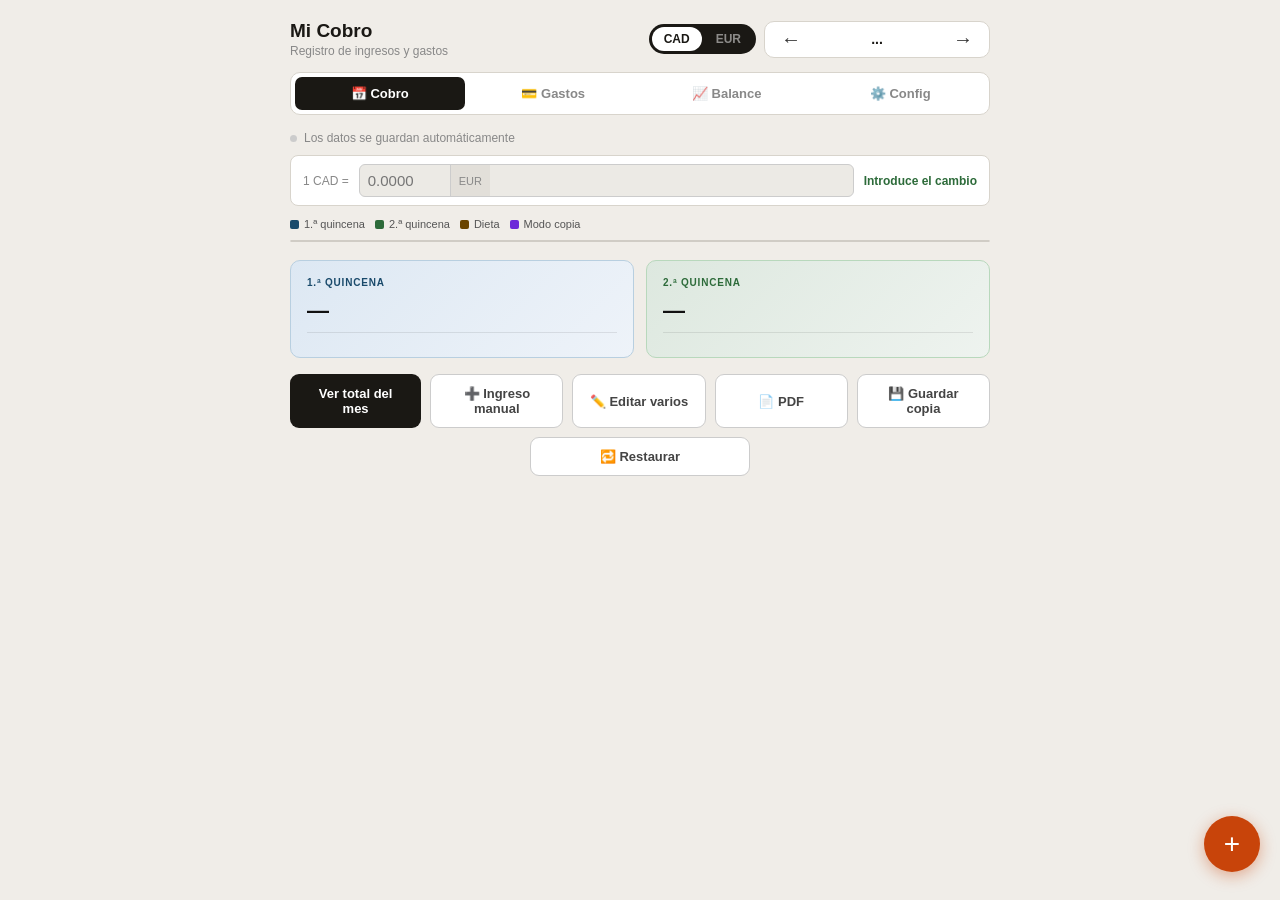
==== commit 04452303: "Add files via upload" ====
--- a/index.html
+++ b/index.html
@@ -412,8 +412,11 @@
   </div>
 </div>
 
+<div id="manual-inc-wrap"></div>
+
 <div class="btns">
   <button class="btn btn-dk" id="btn-total">Ver total del mes</button>
+  <button class="btn btn-lt" id="btn-add-income">&#10133; Ingreso manual</button>
   <button class="btn btn-lt" id="btn-multi">&#9999;&#65039; Editar varios</button>
   <button class="btn btn-lt" id="btn-pdf">&#128196; PDF</button>
   <button class="btn btn-lt" id="btn-backup">&#128190; Guardar copia</button>
@@ -470,6 +473,35 @@
   </div>
 </div>
 
+<!-- Manual income modal -->
+<div class="ovl" id="ovl-inc">
+  <div class="modal">
+    <div class="mhd">
+      <div class="mttl"><span id="inc-modal-title">Ingreso manual</span><small id="inc-modal-sub"></small></div>
+      <button class="mxbtn" id="inc-close">&#x2715;</button>
+    </div>
+    <div class="mfld"><label>Concepto</label>
+      <div class="irow"><input type="text" id="inc-desc" placeholder="Ej: Transferencia cliente" style="font-size:15px;padding:9px 10px;flex:1;border:none;background:transparent;color:#111;outline:none;width:100%"></div>
+    </div>
+    <div class="mfld"><label>Moneda</label>
+      <div class="cur-toggle">
+        <button class="cur-btn sel" id="inc-cur-cad">$ CAD</button>
+        <button class="cur-btn" id="inc-cur-eur">€ EUR</button>
+      </div>
+    </div>
+    <div class="mfld"><label>Importe</label>
+      <div class="irow"><input type="number" id="inc-amt" placeholder="0.00" min="0" step="0.01" inputmode="decimal"><span id="inc-cur-lbl">CAD</span></div>
+    </div>
+    <div class="mfld"><label>Fecha</label>
+      <div class="irow"><input type="date" id="inc-date" style="font-size:15px;padding:9px 10px;flex:1;border:none;background:transparent;color:#111;outline:none;-webkit-appearance:none"></div>
+    </div>
+    <div class="macts">
+      <button class="mpbtn" id="inc-save">Guardar ingreso</button>
+      <button class="msbtn" id="inc-del" style="display:none">Borrar</button>
+    </div>
+  </div>
+</div>
+
 <!-- Day modal -->
 <div class="ovl" id="ovl-day">
   <div class="modal">
@@ -675,7 +707,15 @@
 var clip = null, clipKey = null, pasteMode = false;
 var multiMode = false, msel = {};
 var svTimer = null, toastTimer = null;
-var globalCur = 'CAD'; // default display currency
+var globalCur = 'CAD';
+/* All data arrays declared here so they're available from the start */
+var expenses = [];
+var cards = [];
+var loans = [];
+var manualIncomes = [];
+var editExpId = null, expCur = 'EUR', selCatId = null, selCardIcon = null;
+var editLoanId = null, repayLoanId = null, loanCur = 'EUR';
+var editIncId = null, incCur = 'CAD';
 
 var MONTHS = ['Enero','Febrero','Marzo','Abril','Mayo','Junio','Julio','Agosto','Septiembre','Octubre','Noviembre','Diciembre'];
 var DAYNAMES = ['Domingo','Lunes','Martes','Miércoles','Jueves','Viernes','Sábado'];
@@ -686,27 +726,27 @@
   globalCur = cur;
   document.getElementById('gtog-cad').className = cur==='CAD'?'active':'';
   document.getElementById('gtog-eur').className = cur==='EUR'?'active':'';
-  // re-render everything visible
   render();
+  renderManualIncomes();
   if(curTab==='gastos'){ renderLoans(); renderExpenses(); }
   if(curTab==='balance') renderBalance();
 }
 
-/* fmtDisp: format an amount that is stored in CAD, showing in globalCur */
-function fmtDisp(cadAmt){
-  if(globalCur==='EUR'){
-    var eur = cadToEur(cadAmt);
-    return eur !== null ? fmtEur(eur) : fmtCAD(cadAmt)+'*';
-  }
-  return fmtCAD(cadAmt);
-}
-/* fmtDispEur: format an amount already in EUR, showing in globalCur */
-function fmtDispEur(eurAmt){
-  if(globalCur==='CAD' && fxRate && fxRate>0){
-    return fmtCAD(eurAmt / fxRate);
-  }
-  return fmtEur(eurAmt);
-}
+/* fmtDisp: format any amount given its stored currency, converting to globalCur */
+function toDisp(amount, storedCur){
+  // storedCur: 'CAD' or 'EUR'
+  // globalCur: 'CAD' or 'EUR'
+  if(storedCur === globalCur) return amount;
+  if(storedCur==='CAD' && globalCur==='EUR') return fxRate ? amount * fxRate : null;
+  if(storedCur==='EUR' && globalCur==='CAD') return fxRate ? amount / fxRate : null;
+  return amount;
+}
+function fmtDisp(amount, storedCur){
+  var converted = toDisp(amount, storedCur||'CAD');
+  if(converted === null) return (storedCur==='CAD'?fmtCAD(amount):fmtEur(amount))+'*';
+  return globalCur==='EUR' ? fmtEur(converted) : fmtCAD(converted);
+}
+function curSymbol(){ return globalCur==='EUR'?'€':'CAD'; }
 
 function pad(n){ return n < 10 ? '0'+n : String(n); }
 function daysIn(y,m){ return new Date(y, m+1, 0).getDate(); }
@@ -792,6 +832,7 @@
   document.getElementById('mlabel').textContent = MONTHS[CM]+' '+CY;
   renderCal();
   renderQs();
+  renderManualIncomes();
   document.getElementById('totcard').classList.remove('on');
   document.getElementById('btn-total').style.display = '';
 }
@@ -881,7 +922,8 @@
           }
           if(en.dieta && en.dietaAmt > 0){
             var c3 = document.createElement('span');
-            c3.className='chip cd'; c3.textContent=fmtEur(en.dietaAmt);
+            c3.className='chip cd';
+            c3.textContent = fmtDisp(en.dietaAmt,'EUR');
             chipsDiv.appendChild(c3);
           }
           cell.appendChild(chipsDiv);
@@ -926,15 +968,19 @@
 function fillQ(q,tid,bid){
   var tel=document.getElementById(tid), bel=document.getElementById(bid);
   if(q.nd===0){ tel.textContent='—'; bel.innerHTML='<div class="qst">Sin días registrados</div>'; return; }
-  var dispTotal = fmtDisp(q.base) + (q.dieta>0 ? ' + '+fmtEur(q.dieta) : '');
-  tel.textContent = fmtDisp(q.base + (globalCur==='CAD' ? 0 : 0)) ;
-  // recalc total in display currency
-  var mainAmt = globalCur==='EUR' ? ((cadToEur(q.base)||0) + q.dieta) : q.base;
-  tel.textContent = globalCur==='EUR' ? fmtEur((cadToEur(q.base)||0)+q.dieta) : fmtCAD(q.base);
-  var h='<div class="qbr"><span>Días</span><span class="bv">'+q.nd+'</span></div>'
-    +'<div class="qbr"><span>Horas</span><span class="bv">'+q.h+' h</span></div>'
-    +'<div class="qbr"><span>Horas</span><span class="bv">'+fmtDisp(q.base)+'</span></div>';
-  if(q.dieta>0) h+='<div class="qbr"><span>Dietas</span><span class="bv">+'+fmtEur(q.dieta)+'</span></div>';
+  // q.base is in CAD, q.dieta is in EUR
+  var dispBase = fmtDisp(q.base,'CAD');
+  var dispDieta = q.dieta>0 ? fmtDisp(q.dieta,'EUR') : null;
+  var dispBaseRaw = toDisp(q.base,'CAD');
+  var dispDietaRaw = q.dieta>0 ? toDisp(q.dieta,'EUR') : 0;
+  var totalDisp = (dispBaseRaw!==null && dispDietaRaw!==null)
+    ? fmtDisp(dispBaseRaw + dispDietaRaw, globalCur)
+    : dispBase;
+  tel.textContent = totalDisp;
+  var h='<div class="qbr"><span>Días trabajados</span><span class="bv">'+q.nd+'</span></div>'
+    +'<div class="qbr"><span>Horas totales</span><span class="bv">'+q.h+' h</span></div>'
+    +'<div class="qbr"><span>Cobro horas</span><span class="bv">'+dispBase+'</span></div>';
+  if(q.dieta>0) h+='<div class="qbr"><span>Dietas</span><span class="bv">+'+dispDieta+'</span></div>';
   bel.innerHTML=h;
 }
 
@@ -1080,18 +1126,17 @@
 document.getElementById('btn-total').addEventListener('click',function(){
   var last=daysIn(CY,CM);
   var q1=calcQ(1,15), q2=calcQ(16,last);
-  var totalCAD=q1.base+q2.base;
-  var totalDietas=q1.dieta+q2.dieta;
-  var totalEUR=(cadToEur(totalCAD)||0)+totalDietas;
-  var dispTotal = globalCur==='EUR' ? fmtEur(totalEUR) : fmtCAD(q1.total+q2.total);
-  var disp1 = globalCur==='EUR' ? (q1.nd>0?fmtEur((cadToEur(q1.base)||0)+q1.dieta):'—') : (q1.nd>0?fmtCAD(q1.total):'—');
-  var disp2 = globalCur==='EUR' ? (q2.nd>0?fmtEur((cadToEur(q2.base)||0)+q2.dieta):'—') : (q2.nd>0?fmtCAD(q2.total):'—');
-  document.getElementById('tclbl').textContent='Total '+MONTHS[CM]+' '+CY;
-  document.getElementById('tcamt').textContent=dispTotal;
+  // base in CAD, dieta in EUR — convert both to globalCur then sum
+  var b1=toDisp(q1.base,'CAD')||0, d1=toDisp(q1.dieta,'EUR')||0;
+  var b2=toDisp(q2.base,'CAD')||0, d2=toDisp(q2.dieta,'EUR')||0;
+  var t1=b1+d1, t2=b2+d2, total=t1+t2;
+  var fmt = globalCur==='EUR'?fmtEur:fmtCAD;
+  document.getElementById('tclbl').textContent='Total '+MONTHS[CM]+' '+CY+' ('+globalCur+')';
+  document.getElementById('tcamt').textContent=fmt(total);
   document.getElementById('tcrows').innerHTML=
-    '<div class="tcrow">1.ª Quincena<strong>'+disp1+'</strong></div>'
+    '<div class="tcrow">1.ª Quincena<strong>'+(q1.nd>0?fmt(t1):'—')+'</strong></div>'
     +'<div class="tcrow" style="color:rgba(255,255,255,.3);font-size:18px;align-self:center">+</div>'
-    +'<div class="tcrow">2.ª Quincena<strong>'+disp2+'</strong></div>';
+    +'<div class="tcrow">2.ª Quincena<strong>'+(q2.nd>0?fmt(t2):'—')+'</strong></div>';
   document.getElementById('totcard').classList.add('on');
   document.getElementById('btn-total').style.display='none';
 });
@@ -1112,7 +1157,7 @@
 document.getElementById('btn-backup').addEventListener('click',function(){
   var ms={}; Object.keys(days).forEach(function(k){ ms[k.substring(0,7)]=1; });
   var nd=Object.keys(days).length, nm=Object.keys(ms).length;
-  var obj={version:5,exportDate:new Date().toISOString(),totalDias:nd,totalMeses:nm,days:days,expenses:expenses,cards:cards,loans:loans};
+  var obj={version:5,exportDate:new Date().toISOString(),totalDias:nd,totalMeses:nm,days:days,expenses:expenses,cards:cards,loans:loans,manualIncomes:manualIncomes};
   var json=JSON.stringify(obj,null,2);
   var hoy=new Date();
   var fn='cobro_'+hoy.getFullYear()+pad(hoy.getMonth()+1)+pad(hoy.getDate())+'.json';
@@ -1154,7 +1199,8 @@
       if(obj.expenses) expenses=obj.expenses;
       if(obj.cards) cards=obj.cards;
       if(obj.loans) loans=obj.loans;
-      saveData(); saveExpenses(); saveLoans(); render();
+      if(obj.manualIncomes) manualIncomes=obj.manualIncomes;
+      saveData(); saveExpenses(); saveLoans(); saveIncomes(); render();
       toast('Restaurados '+Object.keys(days).length+' días de '+Object.keys(ms).length+' meses');
     }catch(err){ toast('Error: archivo no válido'); }
     ev.target.value='';
@@ -1194,14 +1240,6 @@
   {id:'other',icon:'📦',name:'Otros'}
 ];
 var CARD_ICONS = ['💳','🏦','💰','🟦','🟧','🔵','🟢','🔴'];
-
-/* ── Expenses state ── */
-var expenses = []; // [{id,date,cat,desc,amt,cur,payId}]
-var cards = []; // [{id,name,type,icon}]
-var editExpId = null;
-var expCur = 'EUR';
-var selCatId = null;
-var selCardIcon = CARD_ICONS[0];
 
 /* ── Load/save expenses & cards ── */
 function saveExpenses(){
@@ -1238,10 +1276,9 @@
     return;
   }
 
-  // Total month in EUR
   var totalEUR = 0;
   monthly.forEach(function(e){
-    totalEUR += e.cur==='EUR' ? e.amt : (fxRate ? e.amt*fxRate : e.amt);
+    totalEUR += toDisp(e.amt, e.cur)||0;
   });
 
   // Sort by date descending
@@ -1255,7 +1292,7 @@
     byDate[e.date].push(e);
   });
 
-  var html = '<div class="exp-month-hdr"><h3>'+MONTHS[CM]+' '+CY+'</h3><div class="exp-total-badge">'+fmtEur(totalEUR)+'</div></div>';
+  var html = '<div class="exp-month-hdr"><h3>'+MONTHS[CM]+' '+CY+'</h3><div class="exp-total-badge">'+(globalCur==='EUR'?fmtEur(totalEUR):fmtCAD(totalEUR))+'</div></div>';
 
   dateOrder.forEach(function(date){
     var items = byDate[date];
@@ -1266,19 +1303,19 @@
 
     // day subtotal
     var dayTotal = 0;
-    items.forEach(function(e){ dayTotal += e.cur==='EUR'?e.amt:(fxRate?e.amt*fxRate:e.amt); });
+    items.forEach(function(e){ dayTotal += toDisp(e.amt,e.cur)||0; });
 
     html += '<div style="display:flex;justify-content:space-between;align-items:center;margin:12px 0 6px">'
       +'<div style="font-size:12px;font-weight:700;color:#888">'+dayLabel+'</div>'
-      +'<div style="font-size:11px;font-weight:600;color:#aaa">'+fmtEur(dayTotal)+'</div>'
+      +'<div style="font-size:11px;font-weight:600;color:#aaa">'+(globalCur==='EUR'?fmtEur(dayTotal):fmtCAD(dayTotal))+'</div>'
       +'</div>';
 
     items.forEach(function(e){
       var cat = CATS.filter(function(c){return c.id===e.cat;})[0]||{icon:'📦',name:'Otros'};
       var card = cards.filter(function(c){return c.id===e.payId;})[0];
       var cardStr = card ? card.icon+' '+card.name : '—';
-      var amtFmt = e.cur==='EUR' ? fmtEur(e.amt) : fmtCAD(e.amt);
-      var eurStr = (e.cur==='CAD'&&fxRate) ? '<div class="exp-amt-eur">'+fmtEur(e.amt*fxRate)+'</div>' : '';
+      var dispAmt = toDisp(e.amt,e.cur);
+      var amtFmt = dispAmt!==null ? (globalCur==='EUR'?fmtEur(dispAmt):fmtCAD(dispAmt)) : (e.cur==='EUR'?fmtEur(e.amt):fmtCAD(e.amt))+'*';
 
       html += '<div class="exp-item" onclick="openExpModal(\''+e.id+'\')">'
         +'<div class="exp-icon">'+cat.icon+'</div>'
@@ -1286,7 +1323,7 @@
           +'<div class="exp-desc">'+(e.desc||cat.name)+'</div>'
           +'<div class="exp-meta">'+cat.name+' · '+cardStr+'</div>'
         +'</div>'
-        +'<div class="exp-amt"><div class="exp-amt-val">'+amtFmt+'</div>'+eurStr+'</div>'
+        +'<div class="exp-amt"><div class="exp-amt-val">'+amtFmt+'</div></div>'
         +'</div>';
     });
   });
@@ -1295,12 +1332,13 @@
   var byCat = {};
   monthly.forEach(function(e){
     if(!byCat[e.cat]) byCat[e.cat]=0;
-    byCat[e.cat] += e.cur==='EUR'?e.amt:(fxRate?e.amt*fxRate:e.amt);
+    byCat[e.cat] += toDisp(e.amt,e.cur)||0;
   });
   var catsSorted = Object.keys(byCat).sort(function(a,b){return byCat[b]-byCat[a];});
+  var fmtG = globalCur==='EUR'?fmtEur:fmtCAD;
 
   html += '<div style="margin-top:16px;padding-top:12px;border-top:1px solid #e0ddd8">'
-    +'<div style="font-size:11px;font-weight:700;text-transform:uppercase;letter-spacing:.5px;color:#888;margin-bottom:8px">Por categoría</div>';
+    +'<div style="font-size:11px;font-weight:700;text-transform:uppercase;letter-spacing:.5px;color:#888;margin-bottom:8px">Por categoría · '+globalCur+'</div>';
   catsSorted.forEach(function(catId){
     var cat = CATS.filter(function(c){return c.id===catId;})[0]||{icon:'📦',name:'Otros'};
     var pct = totalEUR>0?Math.round(byCat[catId]/totalEUR*100):0;
@@ -1310,7 +1348,7 @@
         +'<div class="bal-bar-top"><span class="bal-bar-name">'+cat.name+'</span><span class="bal-bar-pct">'+pct+'%</span></div>'
         +'<div class="bal-bar-track"><div class="bal-bar-fill" style="width:'+pct+'%;background:#c8440a"></div></div>'
       +'</div>'
-      +'<div class="bal-bar-val">'+fmtEur(byCat[catId])+'</div>'
+      +'<div class="bal-bar-val">'+fmtG(byCat[catId])+'</div>'
       +'</div>';
   });
   html += '</div>';
@@ -1471,10 +1509,6 @@
 });
 
 /* ── Préstamos ── */
-var loans = []; // [{id,person,amt,cur,date,note,payments:[{amt,date}],done}]
-var editLoanId = null;
-var repayLoanId = null;
-var loanCur = 'EUR';
 
 function saveLoans(){
   try{ localStorage.setItem('loans_v1', JSON.stringify(loans)); }catch(e){}
@@ -1509,17 +1543,16 @@
     return;
   }
   var totalPending = pending.reduce(function(s,l){
-    var eurAmt = l.cur==='EUR' ? loanPending(l) : (fxRate ? loanPending(l)*fxRate : loanPending(l));
-    return s + eurAmt;
+    return s + (toDisp(loanPending(l), l.cur)||0);
   }, 0);
+  var fmtG = globalCur==='EUR'?fmtEur:fmtCAD;
 
   var h = '<div class="loans-hdr"><h3>&#128184; Préstamos</h3><button onclick="openLoanModal(null)">+ Añadir</button></div>';
 
   if(pending.length > 0){
-    h += '<div class="loans-alert">⚠️ <span>'+pending.length+' préstamo'+(pending.length>1?'s':'')+' pendiente'+(pending.length>1?'s':'')+'</span><span class="la-amt">'+fmtEur(totalPending)+'</span></div>';
+    h += '<div class="loans-alert">⚠️ <span>'+pending.length+' préstamo'+(pending.length>1?'s':'')+' pendiente'+(pending.length>1?'s':'')+'</span><span class="la-amt">'+fmtG(totalPending)+'</span></div>';
   }
 
-  // Show pending first, then done
   var sorted = loans.slice().sort(function(a,b){
     var sa = loanStatus(a)==='done'?1:0;
     var sb = loanStatus(b)==='done'?1:0;
@@ -1531,8 +1564,8 @@
     var paid = loanPaidTotal(loan);
     var pending_amt = loanPending(loan);
     var pct = loan.amt > 0 ? Math.min(100, Math.round(paid/loan.amt*100)) : 0;
-    var amtFmt = loan.cur==='EUR' ? fmtEur(loan.amt) : fmtCAD(loan.amt);
-    var pendFmt = loan.cur==='EUR' ? fmtEur(pending_amt) : (loan.cur==='CAD'?fmtCAD(pending_amt):fmtEur(pending_amt));
+    var dispTotal = fmtG(toDisp(loan.amt, loan.cur)||0);
+    var dispPending = fmtG(toDisp(pending_amt, loan.cur)||0);
     var statusLabel = {pending:'Pendiente', partial:'Parcial', done:'Saldado'}[status];
     var dateStr = loan.date ? loan.date.split('-').reverse().join('/') : '';
 
@@ -1542,8 +1575,8 @@
         +'<button style="background:none;border:none;font-size:12px;color:#bbb;cursor:pointer;padding:2px 6px" onclick="event.stopPropagation();openLoanModal(\''+loan.id+'\')">✏️</button>'
       +'</div>'
       +'<div class="loan-amounts">'
-        +'<span class="loan-total">'+amtFmt+'</span>'
-        +(status!=='done' && paid>0 ? '<span class="loan-pending-amt">Pendiente: '+pendFmt+'</span>' : '')
+        +'<span class="loan-total">'+dispTotal+'</span>'
+        +(status!=='done' && paid>0 ? '<span class="loan-pending-amt">Pendiente: '+dispPending+'</span>' : '')
         +(status==='pending' ? '<span style="font-size:11px;color:#aaa">Sin devoluciones</span>' : '')
       +'</div>';
 
@@ -1557,7 +1590,7 @@
     if((loan.payments||[]).length > 0 && status!=='done'){
       h += '<div class="loan-payments">';
       loan.payments.forEach(function(p){
-        var pFmt = loan.cur==='EUR'?fmtEur(p.amt):fmtCAD(p.amt);
+        var pFmt = fmtG(toDisp(p.amt,loan.cur)||0);
         var pDate = p.date?p.date.split('-').reverse().join('/'):'';
         h += '<div class="loan-pay-row"><span>Devolución '+pDate+'</span><span class="lpr-amt">+'+pFmt+'</span></div>';
       });
@@ -1633,7 +1666,8 @@
   if(!loan) return;
   document.getElementById('repay-title').textContent = loan.person;
   var pending = loanPending(loan);
-  var pendFmt = loan.cur==='EUR'?fmtEur(pending):fmtCAD(pending);
+  var fmtG = globalCur==='EUR'?fmtEur:fmtCAD;
+  var pendFmt = fmtG(toDisp(pending,loan.cur)||0);
   document.getElementById('repay-sub').textContent = 'Pendiente: '+pendFmt;
   document.getElementById('repay-cur-lbl').textContent = loan.cur;
   document.getElementById('repay-amt').value = '';
@@ -1643,7 +1677,7 @@
   if((loan.payments||[]).length > 0){
     var ph = '<div style="font-size:11px;font-weight:700;text-transform:uppercase;color:#888;margin-bottom:6px">Devoluciones anteriores</div>';
     loan.payments.forEach(function(p,i){
-      var pFmt = loan.cur==='EUR'?fmtEur(p.amt):fmtCAD(p.amt);
+      var pFmt = fmtG(toDisp(p.amt,loan.cur)||0);
       var pDate = p.date?p.date.split('-').reverse().join('/'):'';
       ph += '<div style="display:flex;justify-content:space-between;font-size:12px;background:#f5f5f3;border-radius:6px;padding:6px 10px;margin-bottom:4px">'
         +'<span>'+pDate+'</span><span style="font-weight:700;color:#22aa55">+'+pFmt+'</span>'
@@ -1662,7 +1696,7 @@
   loans = loans.map(function(l){
     if(l.id!==loanId) return l;
     var payments = (l.payments||[]).filter(function(_,i){return i!==idx;});
-    return Object.assign({},l,{payments:payments,done:false});
+    return {id:l.id,person:l.person,amt:l.amt,cur:l.cur,date:l.date,note:l.note,payments:payments,done:false};
   });
   saveLoans(); renderLoans(); openRepayModal(loanId);
 }
@@ -1677,7 +1711,7 @@
     if(l.id!==repayLoanId) return l;
     var payments = (l.payments||[]).concat([{amt:amt,date:date}]);
     var paid = payments.reduce(function(s,p){return s+p.amt;},0);
-    return Object.assign({},l,{payments:payments,done:paid>=l.amt});
+    return {id:l.id,person:l.person,amt:l.amt,cur:l.cur,date:l.date,note:l.note,payments:payments,done:paid>=l.amt};
   });
   document.getElementById('ovl-repay').classList.remove('on');
   saveLoans(); renderLoans(); toast('Devolución registrada');
@@ -1685,11 +1719,22 @@
 document.getElementById('repay-mark-done').addEventListener('click',function(){
   loans = loans.map(function(l){
     if(l.id!==repayLoanId) return l;
-    return Object.assign({},l,{done:true});
+    return {id:l.id,person:l.person,amt:l.amt,cur:l.cur,date:l.date,note:l.note,payments:l.payments||[],done:true};
   });
   document.getElementById('ovl-repay').classList.remove('on');
   saveLoans(); renderLoans(); toast('Marcado como saldado ✓');
 });
+
+/* ── Manual income ── */
+.inc-section { margin-bottom: 16px; }
+.inc-section-hdr { display: flex; align-items: center; justify-content: space-between; margin-bottom: 8px; }
+.inc-section-hdr h3 { font-size: 13px; font-weight: 700; color: #1a1814; }
+.inc-item { display: flex; align-items: center; gap: 10px; background: #fff; border: 1px solid #e0ddd8; border-left: 3px solid #1a4a6b; border-radius: 8px; padding: 10px 12px; margin-bottom: 6px; cursor: pointer; -webkit-tap-highlight-color: transparent; }
+.inc-item-icon { font-size: 18px; flex-shrink: 0; }
+.inc-item-info { flex: 1; min-width: 0; }
+.inc-item-desc { font-size: 13px; font-weight: 600; color: #1a1814; white-space: nowrap; overflow: hidden; text-overflow: ellipsis; }
+.inc-item-meta { font-size: 11px; color: #888; margin-top: 1px; }
+.inc-item-amt { font-size: 14px; font-weight: 700; color: #1a4a6b; white-space: nowrap; }
 
 /* ── Balance ── */
 var balRange = 'mes';
@@ -1753,119 +1798,207 @@
 function renderBalance(){
   var range = getBalRange();
   var body = document.getElementById('bal-body');
-
-  // ── Income from cobro ──
-  var totalIncCAD = 0, totalDietas = 0, totalHours = 0, workDays = 0;
-  var monthlyInc = {}; // YYYY-MM → {cad, dieta, h}
+  var fmt = globalCur==='EUR' ? fmtEur : fmtCAD;
+
+  // ── Income: horas en CAD, dietas en EUR ──
+  var totalIncCAD=0, totalDietasEUR=0, totalHours=0, workDays=0;
+  var monthlyInc={};
   Object.keys(days).forEach(function(k){
-    var e = days[k];
-    if(!e || !e.horas) return;
-    if(!dateInRange(k, range.from, range.to)) return;
-    var lineCAD = e.horas * e.precio;
-    totalIncCAD += lineCAD;
-    totalDietas += e.dieta ? e.dietaAmt : 0;
-    totalHours += e.horas;
-    workDays++;
-    var mo = k.substring(0,7);
-    if(!monthlyInc[mo]) monthlyInc[mo]={cad:0,dieta:0,h:0};
-    monthlyInc[mo].cad += lineCAD;
-    monthlyInc[mo].dieta += e.dieta?e.dietaAmt:0;
-    monthlyInc[mo].h += e.horas;
-  });
-  var totalIncEUR = cadToEur(totalIncCAD) || 0;
-  var totalIncAll = totalIncEUR + totalDietas;
-
-  // ── Expenses ──
-  var totalExp = 0;
-  var byCat = {};
-  var byMonth = {};
+    var e=days[k];
+    if(!e||!e.horas) return;
+    if(!dateInRange(k,range.from,range.to)) return;
+    var lineCAD=e.horas*e.precio;
+    totalIncCAD+=lineCAD;
+    totalDietasEUR+=e.dieta?e.dietaAmt:0;
+    totalHours+=e.horas; workDays++;
+    var mo=k.substring(0,7);
+    if(!monthlyInc[mo]) monthlyInc[mo]={cad:0,dietaEUR:0,h:0};
+    monthlyInc[mo].cad+=lineCAD;
+    monthlyInc[mo].dietaEUR+=e.dieta?e.dietaAmt:0;
+    monthlyInc[mo].h+=e.horas;
+  });
+  // convert everything to globalCur for display
+  var incBase = toDisp(totalIncCAD,'CAD')||0;
+  var incDieta = toDisp(totalDietasEUR,'EUR')||0;
+  // ── Manual incomes ──
+  var totalManualInc = 0;
+  manualIncomes.forEach(function(i){
+    if(!dateInRange(i.date,range.from,range.to)) return;
+    totalManualInc += toDisp(i.amt,i.cur)||0;
+  });
+  var totalInc = incBase + incDieta + totalManualInc;
+
+  // ── Expenses: stored in their own currency (EUR or CAD) ──
+  var totalExp=0, byCat={}, byMonth={};
   expenses.forEach(function(e){
-    if(!dateInRange(e.date, range.from, range.to)) return;
-    var amtEUR = e.cur==='EUR' ? e.amt : (fxRate ? e.amt*fxRate : e.amt);
-    totalExp += amtEUR;
-    if(!byCat[e.cat]) byCat[e.cat]=0;
-    byCat[e.cat] += amtEUR;
-    var mo = e.date.substring(0,7);
-    if(!byMonth[mo]) byMonth[mo]=0;
-    byMonth[mo] += amtEUR;
-  });
-
-  var netVal = totalIncAll - totalExp;
-  var netCls = netVal >= 0 ? 'net-p' : 'net-n';
-
-  var dispInc = globalCur==='EUR' ? fmtEur(totalIncAll) : fmtCAD(totalIncCAD);
-  var dispExp = globalCur==='EUR' ? fmtEur(totalExp) : (fxRate&&fxRate>0 ? fmtCAD(totalExp/fxRate) : fmtEur(totalExp));
-  var dispNet = globalCur==='EUR' ? (netVal>=0?'+':'')+fmtEur(netVal) : (netVal>=0?'+':'')+fmtEur(netVal);
-
-  // ── Build HTML ──
-  var h = '';
-  h += '<div style="font-size:12px;color:#888;margin-bottom:12px;font-weight:600">'+range.label+'</div>';
-  h += '<div class="bal-summary">'
-    +'<div class="bal-kpi inc"><div class="bal-kpi-lbl">Ingresos</div><div class="bal-kpi-val">'+dispInc+'</div><div class="bal-kpi-sub">'+workDays+' días · '+totalHours+'h</div></div>'
-    +'<div class="bal-kpi exp"><div class="bal-kpi-lbl">Gastos</div><div class="bal-kpi-val">'+dispExp+'</div><div class="bal-kpi-sub">'+(Object.keys(byCat).length)+' categorías</div></div>'
-    +'<div class="bal-kpi '+netCls+'"><div class="bal-kpi-lbl">Balance</div><div class="bal-kpi-val">'+dispNet+'</div><div class="bal-kpi-sub">'+(netVal>=0?'Superávit':'Déficit')+'</div></div>'
+    if(!dateInRange(e.date,range.from,range.to)) return;
+    var dispAmt = toDisp(e.amt, e.cur)||0;
+    totalExp+=dispAmt;
+    if(!byCat[e.cat]) byCat[e.cat]=0; byCat[e.cat]+=dispAmt;
+    var mo=e.date.substring(0,7);
+    if(!byMonth[mo]) byMonth[mo]=0; byMonth[mo]+=dispAmt;
+  });
+
+  var netVal = totalInc - totalExp;
+  var netCls = netVal>=0?'net-p':'net-n';
+
+  var h='<div style="font-size:12px;color:#888;margin-bottom:12px;font-weight:600">'+range.label+' · '+globalCur+'</div>';
+  h+='<div class="bal-summary">'
+    +'<div class="bal-kpi inc"><div class="bal-kpi-lbl">Ingresos</div><div class="bal-kpi-val">'+fmt(totalInc)+'</div><div class="bal-kpi-sub">'+workDays+' días · '+totalHours+'h</div></div>'
+    +'<div class="bal-kpi exp"><div class="bal-kpi-lbl">Gastos</div><div class="bal-kpi-val">'+fmt(totalExp)+'</div><div class="bal-kpi-sub">'+Object.keys(byCat).length+' categorías</div></div>'
+    +'<div class="bal-kpi '+netCls+'"><div class="bal-kpi-lbl">Balance</div><div class="bal-kpi-val">'+(netVal>=0?'+':'')+fmt(netVal)+'</div><div class="bal-kpi-sub">'+(netVal>=0?'Superávit':'Déficit')+'</div></div>'
     +'</div>';
 
   // Income breakdown
-  h += '<div class="bal-sec">Desglose de ingresos</div>';
-  if(totalIncCAD===0 && totalDietas===0){
-    h += '<div class="bal-empty">Sin ingresos en este período</div>';
+  h+='<div class="bal-sec">Desglose de ingresos</div>';
+  if(totalIncCAD===0&&totalDietasEUR===0){
+    h+='<div class="bal-empty">Sin ingresos en este período</div>';
   } else {
-    h += '<div class="bal-irow"><div class="bal-irow-l">Horas trabajadas<small>'+totalHours+' h × tarifa</small></div><div class="bal-irow-r">'+fmtCAD(totalIncCAD)+'</div></div>';
-    if(fxRate) h += '<div class="bal-irow"><div class="bal-irow-l">Equivalente en EUR<small>Tipo de cambio aplicado</small></div><div class="bal-irow-r">'+fmtEur(totalIncEUR)+'</div></div>';
-    if(totalDietas>0) h += '<div class="bal-irow"><div class="bal-irow-l">Dietas<small>Gastos de manutención</small></div><div class="bal-irow-r">'+fmtEur(totalDietas)+'</div></div>';
-
-    // Monthly income breakdown
-    var moKeys = Object.keys(monthlyInc).sort();
-    if(moKeys.length > 1){
-      h += '<div class="bal-sec">Ingresos por mes</div>';
+    h+='<div class="bal-irow"><div class="bal-irow-l">Horas trabajadas<small>'+totalHours+' h × tarifa</small></div><div class="bal-irow-r">'+fmt(incBase)+'</div></div>';
+    if(totalDietasEUR>0) h+='<div class="bal-irow"><div class="bal-irow-l">Dietas</div><div class="bal-irow-r">'+fmt(incDieta)+'</div></div>';
+    if(totalManualInc>0) h+='<div class="bal-irow"><div class="bal-irow-l">Ingresos adicionales<small>Transferencias y otros</small></div><div class="bal-irow-r">'+fmt(totalManualInc)+'</div></div>';
+    var moKeys=Object.keys(monthlyInc).sort();
+    if(moKeys.length>1){
+      h+='<div class="bal-sec">Ingresos por mes</div>';
       moKeys.forEach(function(mo){
-        var mi = monthlyInc[mo];
-        var mEUR = (cadToEur(mi.cad)||0) + mi.dieta;
-        var parts = mo.split('-');
-        var mn = parseInt(parts[1],10)-1;
-        var my = parts[0];
-        h += '<div class="bal-irow"><div class="bal-irow-l">'+MONTHS[mn]+' '+my+'<small>'+mi.h+'h trabajadas</small></div><div class="bal-irow-r">'+fmtEur(mEUR)+'</div></div>';
+        var mi=monthlyInc[mo];
+        var mDisp=(toDisp(mi.cad,'CAD')||0)+(toDisp(mi.dietaEUR,'EUR')||0);
+        var parts=mo.split('-');
+        h+='<div class="bal-irow"><div class="bal-irow-l">'+MONTHS[parseInt(parts[1])-1]+' '+parts[0]+'<small>'+mi.h+'h</small></div><div class="bal-irow-r">'+fmt(mDisp)+'</div></div>';
       });
     }
   }
 
-  // Expense breakdown by category
-  h += '<div class="bal-sec">Gastos por categoría</div>';
+  // Expense breakdown
+  h+='<div class="bal-sec">Gastos por categoría</div>';
   if(totalExp===0){
-    h += '<div class="bal-empty">Sin gastos en este período</div>';
+    h+='<div class="bal-empty">Sin gastos en este período</div>';
   } else {
-    var catsSorted = Object.keys(byCat).sort(function(a,b){return byCat[b]-byCat[a];});
-    catsSorted.forEach(function(catId){
-      var cat = CATS.filter(function(c){return c.id===catId;})[0]||{icon:'📦',name:catId};
-      var amt = byCat[catId];
-      var pct = totalExp>0 ? Math.round(amt/totalExp*100) : 0;
-      var barColor = '#c8440a';
-      h += '<div class="bal-bar">'
-        +'<div class="bal-bar-ic">'+cat.icon+'</div>'
-        +'<div class="bal-bar-body">'
-          +'<div class="bal-bar-top"><span class="bal-bar-name">'+cat.name+'</span><span class="bal-bar-pct">'+pct+'%</span></div>'
-          +'<div class="bal-bar-track"><div class="bal-bar-fill" style="width:'+pct+'%;background:'+barColor+'"></div></div>'
-        +'</div>'
-        +'<div class="bal-bar-val">'+fmtEur(amt)+'</div>'
-        +'</div>';
+    Object.keys(byCat).sort(function(a,b){return byCat[b]-byCat[a];}).forEach(function(catId){
+      var cat=CATS.filter(function(c){return c.id===catId;})[0]||{icon:'📦',name:'Otros'};
+      var amt=byCat[catId];
+      var pct=totalExp>0?Math.round(amt/totalExp*100):0;
+      h+='<div class="bal-bar"><div class="bal-bar-ic">'+cat.icon+'</div>'
+        +'<div class="bal-bar-body"><div class="bal-bar-top"><span class="bal-bar-name">'+cat.name+'</span><span class="bal-bar-pct">'+pct+'%</span></div>'
+        +'<div class="bal-bar-track"><div class="bal-bar-fill" style="width:'+pct+'%;background:#c8440a"></div></div></div>'
+        +'<div class="bal-bar-val">'+fmt(amt)+'</div></div>';
     });
-
-    // Monthly expense breakdown
-    var expMoKeys = Object.keys(byMonth).sort();
-    if(expMoKeys.length > 1){
-      h += '<div class="bal-sec">Gastos por mes</div>';
-      expMoKeys.forEach(function(mo){
-        var parts = mo.split('-');
-        var mn = parseInt(parts[1],10)-1;
-        var my = parts[0];
-        h += '<div class="bal-irow"><div class="bal-irow-l">'+MONTHS[mn]+' '+my+'</div><div class="bal-irow-r" style="color:#c8440a">'+fmtEur(byMonth[mo])+'</div></div>';
+    var expMo=Object.keys(byMonth).sort();
+    if(expMo.length>1){
+      h+='<div class="bal-sec">Gastos por mes</div>';
+      expMo.forEach(function(mo){
+        var parts=mo.split('-');
+        h+='<div class="bal-irow"><div class="bal-irow-l">'+MONTHS[parseInt(parts[1])-1]+' '+parts[0]+'</div><div class="bal-irow-r" style="color:#c8440a">'+fmt(byMonth[mo])+'</div></div>';
       });
     }
   }
-
-  body.innerHTML = h;
-}
+  body.innerHTML=h;
+}
+
+/* ── Ingresos manuales ── */
+
+function saveIncomes(){
+  try{ localStorage.setItem('inc_v1', JSON.stringify(manualIncomes)); }catch(e){}
+}
+function loadIncomes(){
+  try{
+    var raw = localStorage.getItem('inc_v1');
+    if(raw) manualIncomes = JSON.parse(raw);
+  }catch(e){}
+}
+
+function renderManualIncomes(){
+  var wrap = document.getElementById('manual-inc-wrap');
+  var prefix = CY+'-'+pad(CM+1);
+  var monthly = manualIncomes.filter(function(i){ return i.date.indexOf(prefix)===0; });
+  if(monthly.length===0){ wrap.innerHTML=''; return; }
+
+  monthly.sort(function(a,b){ return b.date.localeCompare(a.date); });
+
+  var total = monthly.reduce(function(s,i){ return s+(toDisp(i.amt,i.cur)||0); },0);
+  var fmtG = globalCur==='EUR'?fmtEur:fmtCAD;
+
+  var h = '<div class="inc-section">'
+    +'<div class="inc-section-hdr">'
+      +'<h3>&#128176; Ingresos adicionales</h3>'
+      +'<span style="font-size:12px;font-weight:700;color:#1a4a6b">'+fmtG(total)+'</span>'
+    +'</div>';
+
+  monthly.forEach(function(inc){
+    var dateStr = inc.date.split('-').reverse().join('/');
+    var dispAmt = toDisp(inc.amt,inc.cur);
+    var amtFmt = dispAmt!==null ? fmtG(dispAmt) : (inc.cur==='EUR'?fmtEur(inc.amt):fmtCAD(inc.amt))+'*';
+    h += '<div class="inc-item" onclick="openIncModal(\''+inc.id+'\')">'
+      +'<div class="inc-item-icon">&#128176;</div>'
+      +'<div class="inc-item-info">'
+        +'<div class="inc-item-desc">'+(inc.desc||'Transferencia')+'</div>'
+        +'<div class="inc-item-meta">'+dateStr+' · '+inc.cur+'</div>'
+      +'</div>'
+      +'<div class="inc-item-amt">+'+amtFmt+'</div>'
+      +'</div>';
+  });
+
+  h += '</div>';
+  wrap.innerHTML = h;
+}
+
+function openIncModal(id){
+  editIncId = id||null;
+  var inc = id ? manualIncomes.filter(function(i){return i.id===id;})[0] : null;
+  incCur = inc ? inc.cur : 'CAD';
+  document.getElementById('inc-modal-title').textContent = inc?'Editar ingreso':'Ingreso manual';
+  document.getElementById('inc-modal-sub').textContent = '';
+  document.getElementById('inc-desc').value = inc?(inc.desc||''):'';
+  document.getElementById('inc-amt').value = inc?inc.amt:'';
+  document.getElementById('inc-date').value = inc?inc.date:todayStr();
+  document.getElementById('inc-cur-cad').className='cur-btn'+(incCur==='CAD'?' sel':'');
+  document.getElementById('inc-cur-eur').className='cur-btn'+(incCur==='EUR'?' sel':'');
+  document.getElementById('inc-cur-lbl').textContent=incCur;
+  document.getElementById('inc-del').style.display=inc?'':'none';
+  document.getElementById('ovl-inc').classList.add('on');
+  document.getElementById('inc-amt').focus();
+}
+
+document.getElementById('btn-add-income').addEventListener('click',function(){ openIncModal(null); });
+document.getElementById('inc-close').addEventListener('click',function(){ document.getElementById('ovl-inc').classList.remove('on'); });
+document.getElementById('ovl-inc').addEventListener('click',function(ev){ if(ev.target===this) this.classList.remove('on'); });
+
+document.getElementById('inc-cur-cad').addEventListener('click',function(){
+  incCur='CAD';
+  document.getElementById('inc-cur-cad').className='cur-btn sel';
+  document.getElementById('inc-cur-eur').className='cur-btn';
+  document.getElementById('inc-cur-lbl').textContent='CAD';
+});
+document.getElementById('inc-cur-eur').addEventListener('click',function(){
+  incCur='EUR';
+  document.getElementById('inc-cur-eur').className='cur-btn sel';
+  document.getElementById('inc-cur-cad').className='cur-btn';
+  document.getElementById('inc-cur-lbl').textContent='EUR';
+});
+
+document.getElementById('inc-save').addEventListener('click',function(){
+  var amt=parseFloat(document.getElementById('inc-amt').value)||0;
+  if(amt<=0){ toast('Introduce el importe'); return; }
+  var desc=document.getElementById('inc-desc').value.trim();
+  var date=document.getElementById('inc-date').value||todayStr();
+  if(editIncId){
+    manualIncomes=manualIncomes.map(function(i){
+      return i.id===editIncId?{id:i.id,desc:desc,amt:amt,cur:incCur,date:date}:i;
+    });
+    toast('Ingreso actualizado');
+  } else {
+    manualIncomes.push({id:'i'+Date.now(),desc:desc,amt:amt,cur:incCur,date:date});
+    toast('Ingreso registrado');
+  }
+  document.getElementById('ovl-inc').classList.remove('on');
+  saveIncomes(); renderManualIncomes();
+});
+
+document.getElementById('inc-del').addEventListener('click',function(){
+  manualIncomes=manualIncomes.filter(function(i){return i.id!==editIncId;});
+  document.getElementById('ovl-inc').classList.remove('on');
+  saveIncomes(); renderManualIncomes(); toast('Ingreso eliminado');
+});
 
 /* ── Tipo de cambio CAD→EUR (manual) ── */
 var fxRate = null;
@@ -1929,6 +2062,7 @@
 loadData();
 loadExpenses();
 loadLoans();
+loadIncomes();
 loadFX();
 render();
 
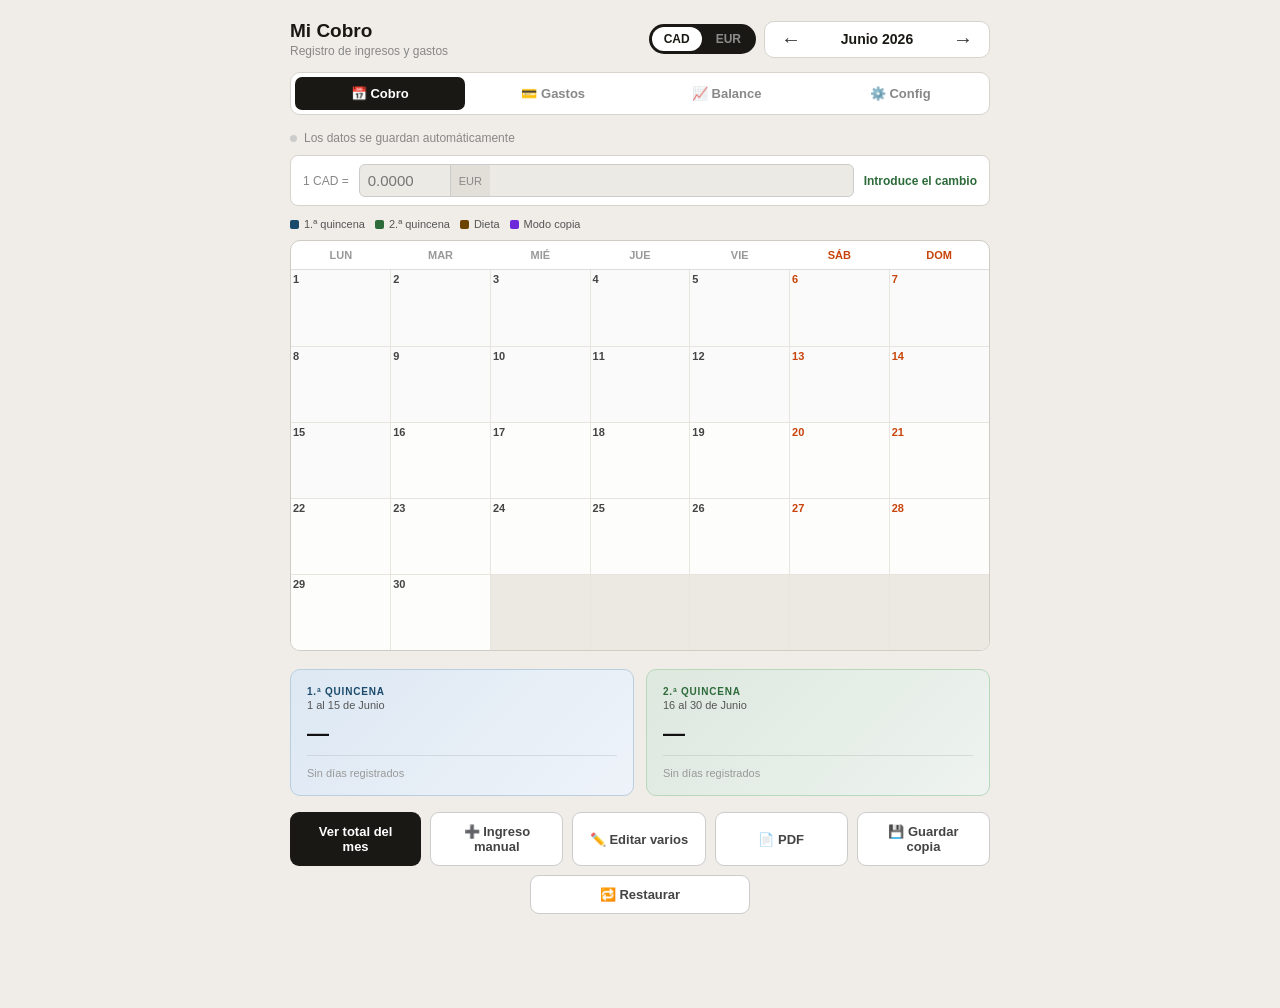
==== commit 11019cc5: "Add files via upload" ====
--- a/index.html
+++ b/index.html
@@ -701,246 +701,284 @@
 <div class="toast" id="toast"></div>
 
 <script>
+// ═══════════════════════════════════════════════════════
+//  1. ALL VARIABLE DECLARATIONS (must be first)
+// ═══════════════════════════════════════════════════════
 var CY = 2026, CM = 5;
 var days = {};
+var fxRate = null;
+var globalCur = 'CAD';
+var curTab = 'cobro';
+
+// Modal state
 var editKey = null, dietaOn = false, mmDOn = false;
 var clip = null, clipKey = null, pasteMode = false;
 var multiMode = false, msel = {};
 var svTimer = null, toastTimer = null;
-var globalCur = 'CAD';
-/* All data arrays declared here so they're available from the start */
+
+// Data arrays
 var expenses = [];
 var cards = [];
 var loans = [];
 var manualIncomes = [];
+
+// Edit state
 var editExpId = null, expCur = 'EUR', selCatId = null, selCardIcon = null;
 var editLoanId = null, repayLoanId = null, loanCur = 'EUR';
 var editIncId = null, incCur = 'CAD';
-
-var MONTHS = ['Enero','Febrero','Marzo','Abril','Mayo','Junio','Julio','Agosto','Septiembre','Octubre','Noviembre','Diciembre'];
+var balRange = 'mes';
+
+// Constants
+var MONTHS   = ['Enero','Febrero','Marzo','Abril','Mayo','Junio','Julio','Agosto','Septiembre','Octubre','Noviembre','Diciembre'];
 var DAYNAMES = ['Domingo','Lunes','Martes','Miércoles','Jueves','Viernes','Sábado'];
-var HDRS_LONG = ['Lun','Mar','Mié','Jue','Vie','Sáb','Dom'];
+var HDRS_LONG  = ['Lun','Mar','Mié','Jue','Vie','Sáb','Dom'];
 var HDRS_SHORT = ['L','M','X','J','V','S','D'];
-
-function setGlobalCur(cur){
-  globalCur = cur;
-  document.getElementById('gtog-cad').className = cur==='CAD'?'active':'';
-  document.getElementById('gtog-eur').className = cur==='EUR'?'active':'';
-  render();
-  renderManualIncomes();
-  if(curTab==='gastos'){ renderLoans(); renderExpenses(); }
-  if(curTab==='balance') renderBalance();
-}
-
-/* fmtDisp: format any amount given its stored currency, converting to globalCur */
-function toDisp(amount, storedCur){
-  // storedCur: 'CAD' or 'EUR'
-  // globalCur: 'CAD' or 'EUR'
-  if(storedCur === globalCur) return amount;
-  if(storedCur==='CAD' && globalCur==='EUR') return fxRate ? amount * fxRate : null;
-  if(storedCur==='EUR' && globalCur==='CAD') return fxRate ? amount / fxRate : null;
-  return amount;
-}
-function fmtDisp(amount, storedCur){
-  var converted = toDisp(amount, storedCur||'CAD');
-  if(converted === null) return (storedCur==='CAD'?fmtCAD(amount):fmtEur(amount))+'*';
-  return globalCur==='EUR' ? fmtEur(converted) : fmtCAD(converted);
-}
-function curSymbol(){ return globalCur==='EUR'?'€':'CAD'; }
-
+var CATS = [
+  {id:'food',icon:'🛒',name:'Alimentación'},
+  {id:'transport',icon:'⛽',name:'Transporte'},
+  {id:'housing',icon:'🏠',name:'Vivienda'},
+  {id:'health',icon:'💊',name:'Salud'},
+  {id:'leisure',icon:'🎬',name:'Ocio'},
+  {id:'clothes',icon:'👕',name:'Ropa'},
+  {id:'travel',icon:'\u2708',name:'Viajes'},
+  {id:'resto',icon:'🍽',name:'Restaurantes'},
+  {id:'subs',icon:'📱',name:'Suscripciones'},
+  {id:'taxi',icon:'🚕',name:'Taxi/Uber'},
+  {id:'hotel',icon:'🏨',name:'Hospedaje'},
+  {id:'other',icon:'📦',name:'Otros'}
+];
+var CARD_ICONS = ['💳','🏦','💰','🟦','🟧','🔵','🟢','🔴'];
+var LS = 'cobro_v5';
+
+// ═══════════════════════════════════════════════════════
+//  2. UTILITY FUNCTIONS
+// ═══════════════════════════════════════════════════════
 function pad(n){ return n < 10 ? '0'+n : String(n); }
 function daysIn(y,m){ return new Date(y, m+1, 0).getDate(); }
 function firstDow(y,m){ var d=new Date(y,m,1).getDay(); return d===0?6:d-1; }
 function dkey(y,m,d){ return y+'-'+pad(m+1)+'-'+pad(d); }
-
-/* Format currency without relying on locale */
+function todayStr(){ var d=new Date(); return d.getFullYear()+'-'+pad(d.getMonth()+1)+'-'+pad(d.getDate()); }
+function dateInRange(s,from,to){ return s>=from && s<=to; }
+
 function fmtEur(n){
-  var neg = n < 0;
-  var abs = Math.abs(n);
-  var cents = Math.round(abs * 100);
-  var euros = Math.floor(cents / 100);
-  var cPart = pad(cents % 100);
-  /* thousands separator */
-  var eStr = String(euros);
-  var parts = [];
-  while(eStr.length > 3){ parts.unshift(eStr.slice(-3)); eStr = eStr.slice(0,-3); }
+  var neg=n<0, abs=Math.abs(n), cents=Math.round(abs*100);
+  var euros=Math.floor(cents/100), cPart=pad(cents%100);
+  var eStr=String(euros), parts=[];
+  while(eStr.length>3){ parts.unshift(eStr.slice(-3)); eStr=eStr.slice(0,-3); }
   parts.unshift(eStr);
-  return (neg?'-':'') + parts.join('.') + ',' + cPart + ' €';
-}
-function fmtH(n){
-  /* same but no symbol, for display */
-  var neg = n < 0;
-  var abs = Math.abs(n);
-  var cents = Math.round(abs * 100);
-  var euros = Math.floor(cents / 100);
-  var cPart = pad(cents % 100);
-  var eStr = String(euros);
-  var parts = [];
-  while(eStr.length > 3){ parts.unshift(eStr.slice(-3)); eStr = eStr.slice(0,-3); }
+  return (neg?'-':'')+parts.join('.')+','+cPart+' €';
+}
+function fmtCAD(n){
+  var neg=n<0, abs=Math.abs(n), cents=Math.round(abs*100);
+  var euros=Math.floor(cents/100), cPart=pad(cents%100);
+  var eStr=String(euros), parts=[];
+  while(eStr.length>3){ parts.unshift(eStr.slice(-3)); eStr=eStr.slice(0,-3); }
   parts.unshift(eStr);
-  return (neg?'-':'') + parts.join('.') + ',' + cPart + ' €';
-}
-
-/* ── LocalStorage ── */
-var LS = 'cobro_v5';
+  return (neg?'-':'')+parts.join('.')+','+cPart+' CAD';
+}
+function cadToEur(n){ return fxRate ? n*fxRate : null; }
+
+// Convert amount from storedCur to globalCur
+function toDisp(amount, storedCur){
+  if(!storedCur) storedCur='CAD';
+  if(storedCur===globalCur) return amount;
+  if(storedCur==='CAD' && globalCur==='EUR') return fxRate ? amount*fxRate : null;
+  if(storedCur==='EUR' && globalCur==='CAD') return fxRate ? amount/fxRate : null;
+  return amount;
+}
+function fmtDisp(amount, storedCur){
+  var v=toDisp(amount, storedCur||'CAD');
+  if(v===null) return (storedCur==='CAD'?fmtCAD(amount):fmtEur(amount))+'*';
+  return globalCur==='EUR' ? fmtEur(v) : fmtCAD(v);
+}
+function fmtG(n){ return globalCur==='EUR' ? fmtEur(n) : fmtCAD(n); }
+
+// ═══════════════════════════════════════════════════════
+//  3. LOCALSTORAGE — SAVE / LOAD
+// ═══════════════════════════════════════════════════════
+function setDot(s){
+  var d=document.getElementById('sdot');
+  if(d) d.className='sdot'+(s?' '+s:'');
+}
 function saveData(){
   clearTimeout(svTimer);
   setDot('saving');
-  svTimer = setTimeout(function(){
-    try{
-      localStorage.setItem(LS, JSON.stringify({days:days,y:CY,m:CM}));
-      setDot('ok');
-    }catch(e){ setDot(''); }
-  }, 500);
+  svTimer=setTimeout(function(){
+    try{ localStorage.setItem(LS,JSON.stringify({days:days,y:CY,m:CM})); setDot('ok'); }
+    catch(e){ setDot(''); }
+  },500);
 }
 function loadData(){
   try{
-    var raw = localStorage.getItem(LS);
+    var raw=localStorage.getItem(LS);
     if(!raw){
-      /* try older keys */
-      var keys = ['cobro_data_v3','cobro_data_v2','cobro_v4'];
+      var keys=['cobro_data_v3','cobro_data_v2','cobro_v4'];
       for(var i=0;i<keys.length;i++){
-        var r2 = localStorage.getItem(keys[i]);
+        var r2=localStorage.getItem(keys[i]);
         if(r2){ var o=JSON.parse(r2); if(o.days) days=o.days; if(o.curYear||o.y) CY=o.curYear||o.y; if(typeof(o.curMonth||o.m)==='number') CM=o.curMonth||o.m; saveData(); break; }
       }
       return;
     }
-    var obj = JSON.parse(raw);
-    if(obj.days) days = obj.days;
-    if(obj.y) CY = obj.y;
-    if(typeof obj.m === 'number') CM = obj.m;
+    var obj=JSON.parse(raw);
+    if(obj.days) days=obj.days;
+    if(obj.y) CY=obj.y;
+    if(typeof obj.m==='number') CM=obj.m;
     setDot('ok');
-    document.getElementById('stxt').textContent = 'Datos cargados';
-    setTimeout(function(){ document.getElementById('stxt').textContent='Los datos se guardan automáticamente'; }, 2500);
+    var stxt=document.getElementById('stxt');
+    if(stxt){ stxt.textContent='Datos cargados'; setTimeout(function(){ stxt.textContent='Los datos se guardan automáticamente'; },2500); }
   }catch(e){}
 }
-function setDot(s){
-  var d = document.getElementById('sdot');
-  d.className = 'sdot' + (s?' '+s:'');
-}
-
-/* ── Toast ── */
+function saveExpenses(){
+  try{ localStorage.setItem('exp_v1',JSON.stringify({expenses:expenses,cards:cards})); }catch(e){}
+}
+function loadExpenses(){
+  try{
+    var raw=localStorage.getItem('exp_v1');
+    if(!raw){
+      cards=[{id:'cash',name:'Efectivo',type:'efectivo',icon:'💵'},{id:'c1',name:'Débito Canadá',type:'débito',icon:'💳'},{id:'c2',name:'Crédito España',type:'crédito',icon:'💳'}];
+      saveExpenses(); return;
+    }
+    var obj=JSON.parse(raw);
+    if(obj.expenses) expenses=obj.expenses;
+    if(obj.cards) cards=obj.cards;
+    if(!cards.length){ cards=[{id:'cash',name:'Efectivo',type:'efectivo',icon:'💵'},{id:'c1',name:'Débito Canadá',type:'débito',icon:'💳'},{id:'c2',name:'Crédito España',type:'crédito',icon:'💳'}]; saveExpenses(); }
+  }catch(e){}
+}
+function saveLoans(){
+  try{ localStorage.setItem('loans_v1',JSON.stringify(loans)); }catch(e){}
+}
+function loadLoans(){
+  try{ var raw=localStorage.getItem('loans_v1'); if(raw) loans=JSON.parse(raw); }catch(e){}
+}
+function saveIncomes(){
+  try{ localStorage.setItem('inc_v1',JSON.stringify(manualIncomes)); }catch(e){}
+}
+function loadIncomes(){
+  try{ var raw=localStorage.getItem('inc_v1'); if(raw) manualIncomes=JSON.parse(raw); }catch(e){}
+}
+function loadFX(){
+  try{
+    var saved=localStorage.getItem('fx_manual');
+    if(saved){ var val=parseFloat(saved); if(val>0){ fxRate=val; var fi=document.getElementById('fx-input'); if(fi) fi.value=val; updateFXResult(); } }
+  }catch(e){}
+}
+function updateFXResult(){
+  var el=document.getElementById('fx-result');
+  if(!el) return;
+  if(fxRate){ el.textContent='100 CAD = '+fmtEur(100*fxRate); el.style.color='#2d6b3a'; }
+  else { el.textContent='Introduce el cambio'; el.style.color='#888'; }
+}
+
+// ═══════════════════════════════════════════════════════
+//  4. TOAST
+// ═══════════════════════════════════════════════════════
 function toast(msg){
-  var t = document.getElementById('toast');
-  t.textContent = msg; t.classList.add('on');
+  var t=document.getElementById('toast');
+  if(!t) return;
+  t.textContent=msg; t.classList.add('on');
   clearTimeout(toastTimer);
-  toastTimer = setTimeout(function(){ t.classList.remove('on'); }, 2200);
-}
-
-/* ── Render ── */
+  toastTimer=setTimeout(function(){ t.classList.remove('on'); },2200);
+}
+
+// ═══════════════════════════════════════════════════════
+//  5. CURRENCY TOGGLE
+// ═══════════════════════════════════════════════════════
+function setGlobalCur(cur){
+  globalCur=cur;
+  var ca=document.getElementById('gtog-cad'), eu=document.getElementById('gtog-eur');
+  if(ca) ca.className=cur==='CAD'?'active':'';
+  if(eu) eu.className=cur==='EUR'?'active':'';
+  render();
+  if(curTab==='gastos'){ renderLoans(); renderExpenses(); }
+  if(curTab==='balance') renderBalance();
+}
+
+// ═══════════════════════════════════════════════════════
+//  6. CALENDAR RENDER
+// ═══════════════════════════════════════════════════════
 function render(){
-  document.getElementById('mlabel').textContent = MONTHS[CM]+' '+CY;
+  var ml=document.getElementById('mlabel');
+  if(ml) ml.textContent=MONTHS[CM]+' '+CY;
   renderCal();
   renderQs();
   renderManualIncomes();
-  document.getElementById('totcard').classList.remove('on');
-  document.getElementById('btn-total').style.display = '';
+  var tc=document.getElementById('totcard'); if(tc) tc.classList.remove('on');
+  var bt=document.getElementById('btn-total'); if(bt) bt.style.display='';
 }
 
 function renderCal(){
-  /* Header */
-  var hrow = document.getElementById('cal-hdr-row');
-  hrow.innerHTML = '';
-  /* detect narrow */
-  var narrow = (window.innerWidth < 400);
+  var hrow=document.getElementById('cal-hdr-row');
+  if(!hrow) return;
+  hrow.innerHTML='';
+  var narrow=(window.innerWidth<400);
   for(var i=0;i<7;i++){
-    var hc = document.createElement('div');
-    hc.className = 'cal-hdr-cell' + (i>=5?' wknd':'');
-    hc.textContent = narrow ? HDRS_SHORT[i] : HDRS_LONG[i];
+    var hc=document.createElement('div');
+    hc.className='cal-hdr-cell'+(i>=5?' wknd':'');
+    hc.textContent=narrow?HDRS_SHORT[i]:HDRS_LONG[i];
     hrow.appendChild(hc);
   }
-
-  /* Body: build rows */
-  var body = document.getElementById('cal-body');
-  body.innerHTML = '';
-  var total = daysIn(CY, CM);
-  var first = firstDow(CY, CM);
-
-  /* flatten all cells */
-  var cells = [];
+  var body=document.getElementById('cal-body');
+  if(!body) return;
+  body.innerHTML='';
+  var total=daysIn(CY,CM), first=firstDow(CY,CM);
+  var cells=[];
   for(var e=0;e<first;e++) cells.push(null);
   for(var d=1;d<=total;d++) cells.push(d);
-  /* pad to multiple of 7 */
-  while(cells.length % 7 !== 0) cells.push(null);
-
-  /* build table rows */
-  var tbl = document.createElement('div');
-  tbl.className = 'cal-tbl';
-
-  for(var r=0; r<cells.length; r+=7){
-    var row = document.createElement('div');
-    row.className = 'cal-row';
+  while(cells.length%7!==0) cells.push(null);
+  var tbl=document.createElement('div'); tbl.className='cal-tbl';
+  for(var r=0;r<cells.length;r+=7){
+    var row=document.createElement('div'); row.className='cal-row';
     for(var c=0;c<7;c++){
-      var day = cells[r+c];
-      var cell = document.createElement('div');
-
-      if(day === null){
-        cell.className = 'cal-cell empty';
+      var day=cells[r+c];
+      var cell=document.createElement('div');
+      if(day===null){
+        cell.className='cal-cell empty';
       } else {
-        var k = dkey(CY,CM,day);
-        var en = days[k];
-        var dow = new Date(CY,CM,day).getDay();
-        var isWk = (dow===0||dow===6);
-        var isQ1 = day <= 15;
-        var isSel = multiMode && msel[k];
-        var cls = 'cal-cell ' + (isQ1?'q1':'q2');
-        if(en) cls += ' worked';
-        if(pasteMode && !en) cls += ' paste-t';
-        if(isSel) cls += ' msel';
-        cell.className = cls;
-
-        /* day number row */
-        var dn = document.createElement('div');
-        dn.className = 'dn' + (isWk?' wk':'');
-        var numSpan = document.createElement('span');
-        numSpan.textContent = day;
-        dn.appendChild(numSpan);
+        var k=dkey(CY,CM,day);
+        var en=days[k];
+        var dow=new Date(CY,CM,day).getDay();
+        var isWk=(dow===0||dow===6), isQ1=day<=15;
+        var isSel=multiMode&&msel[k];
+        var cls='cal-cell '+(isQ1?'q1':'q2');
+        if(en) cls+=' worked';
+        if(pasteMode&&!en) cls+=' paste-t';
+        if(isSel) cls+=' msel';
+        cell.className=cls;
+        var dn=document.createElement('div');
+        dn.className='dn'+(isWk?' wk':'');
+        var ns=document.createElement('span'); ns.textContent=day; dn.appendChild(ns);
         if(en){
-          var cpb = document.createElement('button');
-          cpb.className = 'cpb';
-          cpb.textContent = '\u2398';
-          (function(kk, ee, dd){ cpb.addEventListener('click', function(ev){ ev.stopPropagation(); doCopy(kk,ee,dd); }); })(k,en,day);
+          var cpb=document.createElement('button'); cpb.className='cpb'; cpb.textContent='\u2398';
+          (function(kk,ee,dd){ cpb.addEventListener('click',function(ev){ ev.stopPropagation(); doCopy(kk,ee,dd); }); })(k,en,day);
           dn.appendChild(cpb);
         }
         cell.appendChild(dn);
-
-        /* chips */
-        if(en && en.horas > 0){
-          var chipsDiv = document.createElement('div');
-          chipsDiv.className = 'chips';
-          var c1 = document.createElement('span');
-          c1.className='chip ch'; c1.textContent=en.horas+'h';
-          chipsDiv.appendChild(c1);
-          if(en.precio > 0){
-            var totalCAD = en.horas * en.precio;
-            var c2 = document.createElement('span');
-            c2.className='chip ce';
-            c2.textContent = globalCur==='EUR'
-              ? (cadToEur(totalCAD)!==null ? fmtEur(cadToEur(totalCAD)) : fmtCAD(totalCAD))
-              : fmtCAD(totalCAD);
-            chipsDiv.appendChild(c2);
+        if(en&&en.horas>0){
+          var cd=document.createElement('div'); cd.className='chips';
+          var c1=document.createElement('span'); c1.className='chip ch'; c1.textContent=en.horas+'h'; cd.appendChild(c1);
+          if(en.precio>0){
+            var tCAD=en.horas*en.precio;
+            var c2=document.createElement('span'); c2.className='chip ce';
+            c2.textContent=globalCur==='EUR'?(cadToEur(tCAD)!==null?fmtEur(cadToEur(tCAD)):fmtCAD(tCAD)):fmtCAD(tCAD);
+            cd.appendChild(c2);
           }
-          if(en.dieta && en.dietaAmt > 0){
-            var c3 = document.createElement('span');
-            c3.className='chip cd';
-            c3.textContent = fmtDisp(en.dietaAmt,'EUR');
-            chipsDiv.appendChild(c3);
+          if(en.dieta&&en.dietaAmt>0){
+            var c3=document.createElement('span'); c3.className='chip cd';
+            c3.textContent=fmtDisp(en.dietaAmt,'EUR'); cd.appendChild(c3);
           }
-          cell.appendChild(chipsDiv);
+          cell.appendChild(cd);
         }
-
-        (function(dd2,kk2){ cell.addEventListener('click', function(){
+        (function(dd2,kk2){ cell.addEventListener('click',function(){
           if(pasteMode){ doPaste(kk2,dd2); }
           else if(multiMode){
             if(msel[kk2]) delete msel[kk2]; else msel[kk2]=dd2;
             var cnt=Object.keys(msel).length;
-            document.getElementById('multi-info').textContent = cnt===0?'Toca los días que quieras editar':cnt+' día'+(cnt===1?' seleccionado':' seleccionados');
+            var mi=document.getElementById('multi-info');
+            if(mi) mi.textContent=cnt===0?'Toca los días que quieras editar':cnt+' día'+(cnt===1?' seleccionado':' seleccionados');
             renderCal();
-          }
-          else openModal(dd2,kk2);
+          } else { openModal(dd2,kk2); }
         }); })(day,k);
       }
-
       row.appendChild(cell);
     }
     tbl.appendChild(row);
@@ -948,7 +986,9 @@
   body.appendChild(tbl);
 }
 
-/* ── Quincenas ── */
+// ═══════════════════════════════════════════════════════
+//  7. QUINCENAS
+// ═══════════════════════════════════════════════════════
 function calcQ(from,to){
   var h=0,base=0,dieta=0,nd=0;
   for(var d=from;d<=to;d++){
@@ -959,32 +999,30 @@
 }
 function renderQs(){
   var last=daysIn(CY,CM);
-  var q1=calcQ(1,15), q2=calcQ(16,last);
-  document.getElementById('q1rng').textContent='1 al 15 de '+MONTHS[CM];
-  document.getElementById('q2rng').textContent='16 al '+last+' de '+MONTHS[CM];
+  var q1=calcQ(1,15),q2=calcQ(16,last);
+  var e1=document.getElementById('q1rng'),e2=document.getElementById('q2rng');
+  if(e1) e1.textContent='1 al 15 de '+MONTHS[CM];
+  if(e2) e2.textContent='16 al '+last+' de '+MONTHS[CM];
   fillQ(q1,'q1tot','q1bd');
   fillQ(q2,'q2tot','q2bd');
 }
 function fillQ(q,tid,bid){
-  var tel=document.getElementById(tid), bel=document.getElementById(bid);
+  var tel=document.getElementById(tid),bel=document.getElementById(bid);
+  if(!tel||!bel) return;
   if(q.nd===0){ tel.textContent='—'; bel.innerHTML='<div class="qst">Sin días registrados</div>'; return; }
-  // q.base is in CAD, q.dieta is in EUR
-  var dispBase = fmtDisp(q.base,'CAD');
-  var dispDieta = q.dieta>0 ? fmtDisp(q.dieta,'EUR') : null;
-  var dispBaseRaw = toDisp(q.base,'CAD');
-  var dispDietaRaw = q.dieta>0 ? toDisp(q.dieta,'EUR') : 0;
-  var totalDisp = (dispBaseRaw!==null && dispDietaRaw!==null)
-    ? fmtDisp(dispBaseRaw + dispDietaRaw, globalCur)
-    : dispBase;
-  tel.textContent = totalDisp;
-  var h='<div class="qbr"><span>Días trabajados</span><span class="bv">'+q.nd+'</span></div>'
-    +'<div class="qbr"><span>Horas totales</span><span class="bv">'+q.h+' h</span></div>'
-    +'<div class="qbr"><span>Cobro horas</span><span class="bv">'+dispBase+'</span></div>';
-  if(q.dieta>0) h+='<div class="qbr"><span>Dietas</span><span class="bv">+'+dispDieta+'</span></div>';
+  var bRaw=toDisp(q.base,'CAD'), dRaw=q.dieta>0?toDisp(q.dieta,'EUR'):0;
+  var total=(bRaw!==null&&dRaw!==null)?bRaw+dRaw:null;
+  tel.textContent=total!==null?fmtG(total):fmtDisp(q.base,'CAD');
+  var h='<div class="qbr"><span>Días</span><span class="bv">'+q.nd+'</span></div>'
+    +'<div class="qbr"><span>Horas</span><span class="bv">'+q.h+' h</span></div>'
+    +'<div class="qbr"><span>Cobro horas</span><span class="bv">'+fmtDisp(q.base,'CAD')+'</span></div>';
+  if(q.dieta>0) h+='<div class="qbr"><span>Dietas</span><span class="bv">+'+fmtDisp(q.dieta,'EUR')+'</span></div>';
   bel.innerHTML=h;
 }
 
-/* ── Day modal ── */
+// ═══════════════════════════════════════════════════════
+//  8. DAY MODAL
+// ═══════════════════════════════════════════════════════
 function openModal(day,k){
   editKey=k;
   var en=days[k];
@@ -998,42 +1036,601 @@
   document.getElementById('m-togpill').className='tog'+(dietaOn?' on':'');
   document.getElementById('m-damt').className='damt'+(dietaOn?' on':'');
   document.getElementById('m-copy-btn').style.display=en?'':'none';
+  updateModalFXPreview();
   document.getElementById('ovl-day').classList.add('on');
-  updateModalFXPreview();
   document.getElementById('m-h').focus();
 }
 function closeModal(){ document.getElementById('ovl-day').classList.remove('on'); editKey=null; }
 
+function updateModalFXPreview(){
+  var h=parseFloat(document.getElementById('m-h').value)||0;
+  var p=parseFloat(document.getElementById('m-p').value)||0;
+  var prev=document.getElementById('m-fx-preview');
+  if(!prev) return;
+  if(h>0&&p>0){
+    var tCAD=h*p;
+    if(globalCur==='EUR'&&fxRate){
+      document.getElementById('m-fx-total').textContent=fmtEur(tCAD*fxRate)+' ('+fmtCAD(tCAD)+')';
+      document.getElementById('m-fx-detail').textContent=h+'h × '+fmtCAD(p)+'/h · 1 CAD = '+fmtEur(fxRate);
+      prev.classList.add('on');
+    } else if(globalCur==='CAD'){
+      document.getElementById('m-fx-total').textContent=fmtCAD(tCAD);
+      document.getElementById('m-fx-detail').textContent=h+'h × '+fmtCAD(p)+'/h';
+      prev.classList.add('on');
+    } else { prev.classList.remove('on'); }
+  } else { prev.classList.remove('on'); }
+}
+
+// ═══════════════════════════════════════════════════════
+//  9. COPY / PASTE
+// ═══════════════════════════════════════════════════════
+function doCopy(k,en,day){
+  clip={horas:en.horas,precio:en.precio,dieta:en.dieta,dietaAmt:en.dietaAmt};
+  clipKey=k; pasteMode=true;
+  var dow=new Date(CY,CM,day).getDay();
+  var ci=document.getElementById('copy-info');
+  if(ci) ci.textContent='Copiado: '+DAYNAMES[dow]+' '+day+' — toca otro día para pegar';
+  var bc=document.getElementById('bnr-copy'); if(bc) bc.classList.add('on');
+  renderCal();
+}
+function doPaste(k,day){
+  if(!clip) return;
+  days[k]={horas:clip.horas,precio:clip.precio,dieta:clip.dieta,dietaAmt:clip.dietaAmt};
+  toast('Pegado en el día '+day); saveData(); renderCal(); renderQs();
+}
+function cancelCopy(){
+  clip=null; clipKey=null; pasteMode=false;
+  var bc=document.getElementById('bnr-copy'); if(bc) bc.classList.remove('on');
+  renderCal();
+}
+
+// ═══════════════════════════════════════════════════════
+//  10. MULTI EDIT
+// ═══════════════════════════════════════════════════════
+function cancelMulti(){
+  multiMode=false; msel={};
+  var bm=document.getElementById('bnr-multi'); if(bm) bm.classList.remove('on');
+  renderCal();
+}
+
+// ═══════════════════════════════════════════════════════
+//  11. TOTAL MES
+// ═══════════════════════════════════════════════════════
+function showTotal(){
+  var last=daysIn(CY,CM);
+  var q1=calcQ(1,15),q2=calcQ(16,last);
+  var b1=toDisp(q1.base,'CAD')||0, d1=toDisp(q1.dieta,'EUR')||0;
+  var b2=toDisp(q2.base,'CAD')||0, d2=toDisp(q2.dieta,'EUR')||0;
+  var t1=b1+d1, t2=b2+d2;
+  // manual incomes this month
+  var prefix=CY+'-'+pad(CM+1);
+  var manInc=manualIncomes.filter(function(i){return i.date.indexOf(prefix)===0;})
+    .reduce(function(s,i){return s+(toDisp(i.amt,i.cur)||0);},0);
+  var total=t1+t2+manInc;
+  document.getElementById('tclbl').textContent='Total '+MONTHS[CM]+' '+CY+' ('+globalCur+')';
+  document.getElementById('tcamt').textContent=fmtG(total);
+  document.getElementById('tcrows').innerHTML=
+    '<div class="tcrow">1.ª Quincena<strong>'+(q1.nd>0?fmtG(t1):'—')+'</strong></div>'
+    +'<div class="tcrow" style="color:rgba(255,255,255,.3);font-size:18px;align-self:center">+</div>'
+    +'<div class="tcrow">2.ª Quincena<strong>'+(q2.nd>0?fmtG(t2):'—')+'</strong></div>';
+  document.getElementById('totcard').classList.add('on');
+  document.getElementById('btn-total').style.display='none';
+}
+
+// ═══════════════════════════════════════════════════════
+//  12. MANUAL INCOMES
+// ═══════════════════════════════════════════════════════
+function renderManualIncomes(){
+  var wrap=document.getElementById('manual-inc-wrap');
+  if(!wrap) return;
+  var prefix=CY+'-'+pad(CM+1);
+  var monthly=manualIncomes.filter(function(i){return i.date.indexOf(prefix)===0;});
+  if(monthly.length===0){wrap.innerHTML='';return;}
+  monthly.sort(function(a,b){return b.date.localeCompare(a.date);});
+  var total=monthly.reduce(function(s,i){return s+(toDisp(i.amt,i.cur)||0);},0);
+  var h='<div class="inc-section"><div class="inc-section-hdr"><h3>&#128176; Ingresos adicionales</h3><span style="font-size:12px;font-weight:700;color:#1a4a6b">'+fmtG(total)+'</span></div>';
+  monthly.forEach(function(inc){
+    var dateStr=inc.date.split('-').reverse().join('/');
+    var dispAmt=toDisp(inc.amt,inc.cur);
+    var amtFmt=dispAmt!==null?fmtG(dispAmt):(inc.cur==='EUR'?fmtEur(inc.amt):fmtCAD(inc.amt))+'*';
+    h+='<div class="inc-item" onclick="openIncModal(\''+inc.id+'\')">'
+      +'<div class="inc-item-icon">&#128176;</div>'
+      +'<div class="inc-item-info"><div class="inc-item-desc">'+(inc.desc||'Transferencia')+'</div>'
+      +'<div class="inc-item-meta">'+dateStr+' · '+inc.cur+'</div></div>'
+      +'<div class="inc-item-amt">+'+amtFmt+'</div></div>';
+  });
+  h+='</div>';
+  wrap.innerHTML=h;
+}
+function openIncModal(id){
+  editIncId=id||null;
+  var inc=id?manualIncomes.filter(function(i){return i.id===id;})[0]:null;
+  incCur=inc?inc.cur:'CAD';
+  document.getElementById('inc-modal-title').textContent=inc?'Editar ingreso':'Ingreso manual';
+  document.getElementById('inc-modal-sub').textContent='';
+  document.getElementById('inc-desc').value=inc?(inc.desc||''):'';
+  document.getElementById('inc-amt').value=inc?inc.amt:'';
+  document.getElementById('inc-date').value=inc?inc.date:todayStr();
+  document.getElementById('inc-cur-cad').className='cur-btn'+(incCur==='CAD'?' sel':'');
+  document.getElementById('inc-cur-eur').className='cur-btn'+(incCur==='EUR'?' sel':'');
+  document.getElementById('inc-cur-lbl').textContent=incCur;
+  document.getElementById('inc-del').style.display=inc?'':'none';
+  document.getElementById('ovl-inc').classList.add('on');
+  document.getElementById('inc-amt').focus();
+}
+
+// ═══════════════════════════════════════════════════════
+//  13. EXPENSES
+// ═══════════════════════════════════════════════════════
+function renderExpenses(){
+  var wrap=document.getElementById('exp-list-wrap');
+  if(!wrap) return;
+  var prefix=CY+'-'+pad(CM+1);
+  var monthly=expenses.filter(function(e){return e.date.indexOf(prefix)===0;});
+  if(monthly.length===0){wrap.innerHTML='<div class="exp-empty">📭<p>Sin gastos este mes</p><p style="margin-top:6px">Pulsa <strong>+</strong> para añadir</p></div>';return;}
+  monthly.sort(function(a,b){return b.date.localeCompare(a.date);});
+  var totalExp=monthly.reduce(function(s,e){return s+(toDisp(e.amt,e.cur)||0);},0);
+  var byDate={},dateOrder=[];
+  monthly.forEach(function(e){if(!byDate[e.date]){byDate[e.date]=[];dateOrder.push(e.date);}byDate[e.date].push(e);});
+  var h='<div class="exp-month-hdr"><h3>'+MONTHS[CM]+' '+CY+'</h3><div class="exp-total-badge">'+fmtG(totalExp)+'</div></div>';
+  dateOrder.forEach(function(date){
+    var items=byDate[date];
+    var parts=date.split('-');
+    var dow=new Date(parseInt(parts[0]),parseInt(parts[1])-1,parseInt(parts[2])).getDay();
+    var dayLabel=DAYNAMES[dow]+' '+parseInt(parts[2]);
+    var dayTotal=items.reduce(function(s,e){return s+(toDisp(e.amt,e.cur)||0);},0);
+    h+='<div style="display:flex;justify-content:space-between;align-items:center;margin:12px 0 6px">'
+      +'<div style="font-size:12px;font-weight:700;color:#888">'+dayLabel+'</div>'
+      +'<div style="font-size:11px;font-weight:600;color:#aaa">'+fmtG(dayTotal)+'</div></div>';
+    items.forEach(function(e){
+      var cat=CATS.filter(function(c){return c.id===e.cat;})[0]||{icon:'📦',name:'Otros'};
+      var card=cards.filter(function(c){return c.id===e.payId;})[0];
+      var cardStr=card?card.icon+' '+card.name:'—';
+      var dispAmt=toDisp(e.amt,e.cur);
+      var amtFmt=dispAmt!==null?fmtG(dispAmt):(e.cur==='EUR'?fmtEur(e.amt):fmtCAD(e.amt))+'*';
+      h+='<div class="exp-item" onclick="openExpModal(\''+e.id+'\')">'
+        +'<div class="exp-icon">'+cat.icon+'</div>'
+        +'<div class="exp-info"><div class="exp-desc">'+(e.desc||cat.name)+'</div>'
+        +'<div class="exp-meta">'+cat.name+' · '+cardStr+'</div></div>'
+        +'<div class="exp-amt"><div class="exp-amt-val">'+amtFmt+'</div></div></div>';
+    });
+  });
+  // Category summary
+  var byCat={};
+  monthly.forEach(function(e){if(!byCat[e.cat])byCat[e.cat]=0;byCat[e.cat]+=(toDisp(e.amt,e.cur)||0);});
+  var catsSorted=Object.keys(byCat).sort(function(a,b){return byCat[b]-byCat[a];});
+  h+='<div style="margin-top:16px;padding-top:12px;border-top:1px solid #e0ddd8">'
+    +'<div style="font-size:11px;font-weight:700;text-transform:uppercase;letter-spacing:.5px;color:#888;margin-bottom:8px">Por categoría · '+globalCur+'</div>';
+  catsSorted.forEach(function(catId){
+    var cat=CATS.filter(function(c){return c.id===catId;})[0]||{icon:'📦',name:'Otros'};
+    var pct=totalExp>0?Math.round(byCat[catId]/totalExp*100):0;
+    h+='<div class="bal-bar" style="margin-bottom:8px"><div class="bal-bar-ic">'+cat.icon+'</div>'
+      +'<div class="bal-bar-body"><div class="bal-bar-top"><span class="bal-bar-name">'+cat.name+'</span><span class="bal-bar-pct">'+pct+'%</span></div>'
+      +'<div class="bal-bar-track"><div class="bal-bar-fill" style="width:'+pct+'%;background:#c8440a"></div></div></div>'
+      +'<div class="bal-bar-val">'+fmtG(byCat[catId])+'</div></div>';
+  });
+  h+='</div>';
+  wrap.innerHTML=h;
+}
+
+function buildCatGrid(selId){
+  var grid=document.getElementById('cat-grid');
+  if(!grid) return;
+  grid.innerHTML='';
+  CATS.forEach(function(cat){
+    var btn=document.createElement('div');
+    btn.className='cat-btn'+(cat.id===selId?' sel':'');
+    btn.innerHTML='<span class="ci">'+cat.icon+'</span><span class="cn">'+cat.name+'</span>';
+    btn.addEventListener('click',function(){selCatId=cat.id;buildCatGrid(selCatId);});
+    grid.appendChild(btn);
+  });
+}
+function buildPaySelect(){
+  var sel=document.getElementById('exp-pay');
+  if(!sel) return;
+  sel.innerHTML='';
+  cards.forEach(function(c){var opt=document.createElement('option');opt.value=c.id;opt.textContent=c.icon+' '+c.name;sel.appendChild(opt);});
+}
+function selExpCur(cur){
+  expCur=cur;
+  document.getElementById('cur-eur').className='cur-btn'+(cur==='EUR'?' sel':'');
+  document.getElementById('cur-cad').className='cur-btn'+(cur==='CAD'?' sel':'');
+  document.getElementById('exp-cur-lbl').textContent=cur;
+}
+function openExpModal(expId){
+  editExpId=expId||null;
+  var exp=expId?expenses.filter(function(e){return e.id===expId;})[0]:null;
+  selCatId=exp?exp.cat:null;
+  expCur=exp?exp.cur:'EUR';
+  buildCatGrid(selCatId);
+  buildPaySelect();
+  selExpCur(expCur);
+  document.getElementById('exp-desc').value=exp?(exp.desc||''):'';
+  document.getElementById('exp-amt').value=exp?exp.amt:'';
+  document.getElementById('exp-date').value=exp?exp.date:todayStr();
+  if(exp) document.getElementById('exp-pay').value=exp.payId;
+  document.getElementById('exp-modal-title').textContent=exp?'Editar gasto':'Nuevo gasto';
+  document.getElementById('exp-modal-sub').textContent='';
+  document.getElementById('exp-del').style.display=exp?'':'none';
+  document.getElementById('ovl-exp').classList.add('on');
+  document.getElementById('exp-amt').focus();
+}
+
+// ═══════════════════════════════════════════════════════
+//  14. LOANS
+// ═══════════════════════════════════════════════════════
+function loanPaidTotal(loan){ return (loan.payments||[]).reduce(function(s,p){return s+p.amt;},0); }
+function loanPending(loan){ return Math.max(0,loan.amt-loanPaidTotal(loan)); }
+function loanStatus(loan){
+  if(loan.done) return 'done';
+  var paid=loanPaidTotal(loan);
+  if(paid<=0) return 'pending';
+  if(paid<loan.amt) return 'partial';
+  return 'done';
+}
+function renderLoans(){
+  var wrap=document.getElementById('loans-wrap');
+  if(!wrap) return;
+  var pending=loans.filter(function(l){return loanStatus(l)!=='done';});
+  if(loans.length===0){wrap.innerHTML='<div class="loans-hdr"><h3>&#128184; Préstamos</h3><button onclick="openLoanModal(null)">+ Añadir</button></div>';return;}
+  var totalPending=pending.reduce(function(s,l){return s+(toDisp(loanPending(l),l.cur)||0);},0);
+  var h='<div class="loans-hdr"><h3>&#128184; Préstamos</h3><button onclick="openLoanModal(null)">+ Añadir</button></div>';
+  if(pending.length>0) h+='<div class="loans-alert">⚠️ <span>'+pending.length+' préstamo'+(pending.length>1?'s':'')+' pendiente'+(pending.length>1?'s':'')+'</span><span class="la-amt">'+fmtG(totalPending)+'</span></div>';
+  var sorted=loans.slice().sort(function(a,b){return (loanStatus(a)==='done'?1:0)-(loanStatus(b)==='done'?1:0);});
+  sorted.forEach(function(loan){
+    var status=loanStatus(loan);
+    var paid=loanPaidTotal(loan);
+    var pend=loanPending(loan);
+    var pct=loan.amt>0?Math.min(100,Math.round(paid/loan.amt*100)):0;
+    var dispTotal=fmtG(toDisp(loan.amt,loan.cur)||0);
+    var dispPend=fmtG(toDisp(pend,loan.cur)||0);
+    var statusLabel={pending:'Pendiente',partial:'Parcial',done:'Saldado'}[status];
+    var dateStr=loan.date?loan.date.split('-').reverse().join('/'):'';
+    h+='<div class="loan-card '+status+'" onclick="openRepayModal(\''+loan.id+'\')">'
+      +'<div class="loan-top"><div class="loan-name">👤 '+loan.person+'<span class="loan-badge '+status+'">'+statusLabel+'</span></div>'
+      +'<button style="background:none;border:none;font-size:12px;color:#bbb;cursor:pointer;padding:2px 6px" onclick="event.stopPropagation();openLoanModal(\''+loan.id+'\')">✏️</button></div>'
+      +'<div class="loan-amounts"><span class="loan-total">'+dispTotal+'</span>'
+      +(status!=='done'&&paid>0?'<span class="loan-pending-amt">Pendiente: '+dispPend+'</span>':'')
+      +(status==='pending'?'<span style="font-size:11px;color:#aaa">Sin devoluciones</span>':'')
+      +'</div>';
+    if(loan.amt>0) h+='<div class="loan-progress-track"><div class="loan-progress-fill" style="width:'+pct+'%"></div></div>';
+    h+='<div class="loan-meta"><span>'+(loan.note||'')+'</span><span>'+dateStr+'</span></div>';
+    if((loan.payments||[]).length>0&&status!=='done'){
+      h+='<div class="loan-payments">';
+      loan.payments.forEach(function(p){
+        var pFmt=fmtG(toDisp(p.amt,loan.cur)||0);
+        var pDate=p.date?p.date.split('-').reverse().join('/'):'';
+        h+='<div class="loan-pay-row"><span>Devolución '+pDate+'</span><span class="lpr-amt">+'+pFmt+'</span></div>';
+      });
+      h+='</div>';
+    }
+    h+='</div>';
+  });
+  wrap.innerHTML=h;
+}
+function openLoanModal(id){
+  editLoanId=id;
+  var loan=id?loans.filter(function(l){return l.id===id;})[0]:null;
+  loanCur=loan?loan.cur:'EUR';
+  document.getElementById('loan-modal-title').textContent=loan?'Editar préstamo':'Nuevo préstamo';
+  document.getElementById('loan-person').value=loan?loan.person:'';
+  document.getElementById('loan-amt').value=loan?loan.amt:'';
+  document.getElementById('loan-date').value=loan?loan.date:todayStr();
+  document.getElementById('loan-note').value=loan?(loan.note||''):'';
+  document.getElementById('loan-cur-eur').className='cur-btn'+(loanCur==='EUR'?' sel':'');
+  document.getElementById('loan-cur-cad').className='cur-btn'+(loanCur==='CAD'?' sel':'');
+  document.getElementById('loan-cur-lbl').textContent=loanCur;
+  document.getElementById('loan-del').style.display=loan?'':'none';
+  document.getElementById('ovl-loan').classList.add('on');
+  document.getElementById('loan-person').focus();
+}
+function openRepayModal(id){
+  repayLoanId=id;
+  var loan=loans.filter(function(l){return l.id===id;})[0];
+  if(!loan) return;
+  var pend=loanPending(loan);
+  document.getElementById('repay-title').textContent=loan.person;
+  document.getElementById('repay-sub').textContent='Pendiente: '+fmtG(toDisp(pend,loan.cur)||0);
+  document.getElementById('repay-cur-lbl').textContent=loan.cur;
+  document.getElementById('repay-amt').value='';
+  document.getElementById('repay-date').value=todayStr();
+  var pl=document.getElementById('repay-payments-list');
+  if((loan.payments||[]).length>0){
+    var ph='<div style="font-size:11px;font-weight:700;text-transform:uppercase;color:#888;margin-bottom:6px">Devoluciones anteriores</div>';
+    loan.payments.forEach(function(p,i){
+      var pFmt=fmtG(toDisp(p.amt,loan.cur)||0);
+      var pDate=p.date?p.date.split('-').reverse().join('/'):'';
+      ph+='<div style="display:flex;justify-content:space-between;font-size:12px;background:#f5f5f3;border-radius:6px;padding:6px 10px;margin-bottom:4px">'
+        +'<span>'+pDate+'</span><span style="font-weight:700;color:#22aa55">+'+pFmt+'</span>'
+        +'<button onclick="deleteLoanPayment(\''+id+'\','+i+')" style="background:none;border:none;color:#ccc;cursor:pointer;font-size:13px;padding:0 2px">✕</button></div>';
+    });
+    pl.innerHTML=ph;
+  } else { pl.innerHTML=''; }
+  document.getElementById('ovl-repay').classList.add('on');
+  document.getElementById('repay-amt').focus();
+}
+function deleteLoanPayment(loanId,idx){
+  loans=loans.map(function(l){
+    if(l.id!==loanId) return l;
+    var payments=(l.payments||[]).filter(function(_,i){return i!==idx;});
+    return {id:l.id,person:l.person,amt:l.amt,cur:l.cur,date:l.date,note:l.note,payments:payments,done:false};
+  });
+  saveLoans(); renderLoans(); openRepayModal(loanId);
+}
+
+// ═══════════════════════════════════════════════════════
+//  15. CARDS
+// ═══════════════════════════════════════════════════════
+function renderCards(){
+  var list=document.getElementById('cards-list');
+  if(!list) return;
+  list.innerHTML='';
+  cards.forEach(function(c){
+    var item=document.createElement('div'); item.className='card-item';
+    item.innerHTML='<div class="card-icon">'+c.icon+'</div>'
+      +'<div class="card-info"><div class="card-name">'+c.name+'</div><div class="card-type">'+c.type+'</div></div>'
+      +(c.id==='cash'?'':'<button class="card-del" onclick="deleteCard(\''+c.id+'\')">&#x2715;</button>');
+    list.appendChild(item);
+  });
+}
+function deleteCard(id){
+  cards=cards.filter(function(c){return c.id!==id;});
+  saveExpenses(); renderCards(); toast('Tarjeta eliminada');
+}
+function buildIconGrid(selIcon){
+  var grid=document.getElementById('card-icon-grid');
+  if(!grid) return;
+  grid.innerHTML='';
+  CARD_ICONS.forEach(function(ic){
+    var btn=document.createElement('button');
+    btn.className='cur-btn'+(ic===selIcon?' sel':'');
+    btn.textContent=ic; btn.style.flex='0 0 auto';
+    btn.addEventListener('click',function(){selCardIcon=ic;buildIconGrid(ic);});
+    grid.appendChild(btn);
+  });
+}
+
+// ═══════════════════════════════════════════════════════
+//  16. BALANCE
+// ═══════════════════════════════════════════════════════
+function balSetRange(r){
+  balRange=r;
+  ['mes','trim','anio','custom'].forEach(function(x){
+    var el=document.getElementById('brt-'+x); if(el) el.className='bal-rtab'+(x===r?' sel':'');
+  });
+  var cr=document.getElementById('bal-custom-row'); if(cr) cr.style.display=r==='custom'?'flex':'none';
+}
+function initBalFilters(){
+  var my=document.getElementById('bal-from-m');
+  if(!my||my.options.length) return;
+  var yy=document.getElementById('bal-from-y'),myt=document.getElementById('bal-to-m'),yyt=document.getElementById('bal-to-y');
+  MONTHS.forEach(function(mn,i){
+    var o1=document.createElement('option');o1.value=i;o1.textContent=mn;my.appendChild(o1);
+    var o2=document.createElement('option');o2.value=i;o2.textContent=mn;myt.appendChild(o2);
+  });
+  for(var y=2024;y<=2030;y++){
+    var o3=document.createElement('option');o3.value=y;o3.textContent=y;yy.appendChild(o3);
+    var o4=document.createElement('option');o4.value=y;o4.textContent=y;yyt.appendChild(o4);
+  }
+  my.value=CM; yy.value=CY; myt.value=CM; yyt.value=CY;
+}
+function getBalRange(){
+  var y=CY,m=CM;
+  if(balRange==='mes') return {from:y+'-'+pad(m+1)+'-01',to:y+'-'+pad(m+1)+'-'+pad(daysIn(y,m)),label:MONTHS[m]+' '+y};
+  if(balRange==='trim'){
+    var qs=Math.floor(m/3)*3,qe=qs+2;
+    return {from:y+'-'+pad(qs+1)+'-01',to:y+'-'+pad(qe+1)+'-'+pad(daysIn(y,qe)),label:'T'+(Math.floor(m/3)+1)+' '+y};
+  }
+  if(balRange==='anio') return {from:y+'-01-01',to:y+'-12-31',label:'Año '+y};
+  var fm=parseInt(document.getElementById('bal-from-m').value);
+  var fy=parseInt(document.getElementById('bal-from-y').value);
+  var tm=parseInt(document.getElementById('bal-to-m').value);
+  var ty=parseInt(document.getElementById('bal-to-y').value);
+  return {from:fy+'-'+pad(fm+1)+'-01',to:ty+'-'+pad(tm+1)+'-'+pad(daysIn(ty,tm)),label:MONTHS[fm]+' '+fy+' → '+MONTHS[tm]+' '+ty};
+}
+function renderBalance(){
+  var range=getBalRange();
+  var body=document.getElementById('bal-body');
+  if(!body) return;
+  // Income
+  var totalIncCAD=0,totalDietasEUR=0,totalHours=0,workDays=0,monthlyInc={};
+  Object.keys(days).forEach(function(k){
+    var e=days[k];
+    if(!e||!e.horas||!dateInRange(k,range.from,range.to)) return;
+    totalIncCAD+=e.horas*e.precio; totalDietasEUR+=e.dieta?e.dietaAmt:0;
+    totalHours+=e.horas; workDays++;
+    var mo=k.substring(0,7);
+    if(!monthlyInc[mo]) monthlyInc[mo]={cad:0,dietaEUR:0,h:0};
+    monthlyInc[mo].cad+=e.horas*e.precio; monthlyInc[mo].dietaEUR+=e.dieta?e.dietaAmt:0; monthlyInc[mo].h+=e.horas;
+  });
+  var incBase=toDisp(totalIncCAD,'CAD')||0;
+  var incDieta=toDisp(totalDietasEUR,'EUR')||0;
+  var manInc=manualIncomes.filter(function(i){return dateInRange(i.date,range.from,range.to);})
+    .reduce(function(s,i){return s+(toDisp(i.amt,i.cur)||0);},0);
+  var totalInc=incBase+incDieta+manInc;
+  // Expenses
+  var totalExp=0,byCat={},byMonth={};
+  expenses.forEach(function(e){
+    if(!dateInRange(e.date,range.from,range.to)) return;
+    var a=toDisp(e.amt,e.cur)||0;
+    totalExp+=a;
+    if(!byCat[e.cat])byCat[e.cat]=0; byCat[e.cat]+=a;
+    var mo=e.date.substring(0,7); if(!byMonth[mo])byMonth[mo]=0; byMonth[mo]+=a;
+  });
+  var netVal=totalInc-totalExp, netCls=netVal>=0?'net-p':'net-n';
+  var h='<div style="font-size:12px;color:#888;margin-bottom:12px;font-weight:600">'+range.label+' · '+globalCur+'</div>';
+  h+='<div class="bal-summary">'
+    +'<div class="bal-kpi inc"><div class="bal-kpi-lbl">Ingresos</div><div class="bal-kpi-val">'+fmtG(totalInc)+'</div><div class="bal-kpi-sub">'+workDays+' días · '+totalHours+'h</div></div>'
+    +'<div class="bal-kpi exp"><div class="bal-kpi-lbl">Gastos</div><div class="bal-kpi-val">'+fmtG(totalExp)+'</div><div class="bal-kpi-sub">'+Object.keys(byCat).length+' categorías</div></div>'
+    +'<div class="bal-kpi '+netCls+'"><div class="bal-kpi-lbl">Balance</div><div class="bal-kpi-val">'+(netVal>=0?'+':'')+fmtG(netVal)+'</div><div class="bal-kpi-sub">'+(netVal>=0?'Superávit':'Déficit')+'</div></div>'
+    +'</div>';
+  h+='<div class="bal-sec">Desglose de ingresos</div>';
+  if(totalIncCAD===0&&totalDietasEUR===0&&manInc===0){ h+='<div class="bal-empty">Sin ingresos en este período</div>'; }
+  else {
+    h+='<div class="bal-irow"><div class="bal-irow-l">Horas trabajadas<small>'+totalHours+' h × tarifa</small></div><div class="bal-irow-r">'+fmtG(incBase)+'</div></div>';
+    if(totalDietasEUR>0) h+='<div class="bal-irow"><div class="bal-irow-l">Dietas</div><div class="bal-irow-r">'+fmtG(incDieta)+'</div></div>';
+    if(manInc>0) h+='<div class="bal-irow"><div class="bal-irow-l">Ingresos adicionales</div><div class="bal-irow-r">'+fmtG(manInc)+'</div></div>';
+    var moKeys=Object.keys(monthlyInc).sort();
+    if(moKeys.length>1){
+      h+='<div class="bal-sec">Ingresos por mes</div>';
+      moKeys.forEach(function(mo){
+        var mi=monthlyInc[mo];
+        var mD=(toDisp(mi.cad,'CAD')||0)+(toDisp(mi.dietaEUR,'EUR')||0);
+        var pts=mo.split('-');
+        h+='<div class="bal-irow"><div class="bal-irow-l">'+MONTHS[parseInt(pts[1])-1]+' '+pts[0]+'<small>'+mi.h+'h</small></div><div class="bal-irow-r">'+fmtG(mD)+'</div></div>';
+      });
+    }
+  }
+  h+='<div class="bal-sec">Gastos por categoría</div>';
+  if(totalExp===0){ h+='<div class="bal-empty">Sin gastos en este período</div>'; }
+  else {
+    Object.keys(byCat).sort(function(a,b){return byCat[b]-byCat[a];}).forEach(function(catId){
+      var cat=CATS.filter(function(c){return c.id===catId;})[0]||{icon:'📦',name:'Otros'};
+      var pct=totalExp>0?Math.round(byCat[catId]/totalExp*100):0;
+      h+='<div class="bal-bar"><div class="bal-bar-ic">'+cat.icon+'</div>'
+        +'<div class="bal-bar-body"><div class="bal-bar-top"><span class="bal-bar-name">'+cat.name+'</span><span class="bal-bar-pct">'+pct+'%</span></div>'
+        +'<div class="bal-bar-track"><div class="bal-bar-fill" style="width:'+pct+'%;background:#c8440a"></div></div></div>'
+        +'<div class="bal-bar-val">'+fmtG(byCat[catId])+'</div></div>';
+    });
+    var expMo=Object.keys(byMonth).sort();
+    if(expMo.length>1){
+      h+='<div class="bal-sec">Gastos por mes</div>';
+      expMo.forEach(function(mo){
+        var pts=mo.split('-');
+        h+='<div class="bal-irow"><div class="bal-irow-l">'+MONTHS[parseInt(pts[1])-1]+' '+pts[0]+'</div><div class="bal-irow-r" style="color:#c8440a">'+fmtG(byMonth[mo])+'</div></div>';
+      });
+    }
+  }
+  body.innerHTML=h;
+}
+
+// ═══════════════════════════════════════════════════════
+//  17. PDF EXPORT
+// ═══════════════════════════════════════════════════════
+function exportPDF(){
+  var last=daysIn(CY,CM),q1=calcQ(1,15),q2=calcQ(16,last);
+  var b1=toDisp(q1.base,'CAD')||0,d1=toDisp(q1.dieta,'EUR')||0;
+  var b2=toDisp(q2.base,'CAD')||0,d2=toDisp(q2.dieta,'EUR')||0;
+  function rows(from,to){
+    var r='';
+    for(var d=from;d<=to;d++){
+      var k=dkey(CY,CM,d),e=days[k];
+      if(e&&e.horas>0){
+        var dw=new Date(CY,CM,d).getDay();
+        r+='<tr><td>'+DAYNAMES[dw].substr(0,3)+' '+d+'</td><td>'+e.horas+'h</td><td>'+fmtCAD(e.precio)+'/h</td><td>'+fmtCAD(e.horas*e.precio)+'</td><td>'+(e.dieta&&e.dietaAmt>0?fmtEur(e.dietaAmt):'-')+'</td><td>'+fmtG(toDisp(e.horas*e.precio,'CAD')||0)+'</td></tr>';
+      }
+    }
+    return r||'<tr><td colspan="6" style="color:#aaa;text-align:center">Sin días</td></tr>';
+  }
+  var area=document.getElementById('pdf-area');
+  area.innerHTML='<style>body{font-family:Arial,sans-serif;color:#111;padding:28px}h2{margin-bottom:4px}p{color:#888;font-size:13px;margin-bottom:24px}h3{font-size:13px;text-transform:uppercase;color:#555;margin:20px 0 8px;border-bottom:2px solid #eee;padding-bottom:5px}table{width:100%;border-collapse:collapse;font-size:12px;margin-bottom:12px}th{text-align:left;padding:6px 8px;background:#f5f5f5;font-size:11px;text-transform:uppercase}td{padding:6px 8px;border-bottom:1px solid #eee}.tf td{font-weight:700;background:#f9f9f7}.sum{display:flex;gap:16px;margin-top:20px}.sc{flex:1;background:#f5f5f5;border-radius:6px;padding:14px}.sc h4{font-size:10px;text-transform:uppercase;color:#888;margin-bottom:4px}.sc .v{font-size:20px;font-weight:700}.dark{background:#111}.dark h4{color:rgba(255,255,255,.5)}.dark .v{color:#fff}</style>'
+    +'<h2>Informe de cobro</h2><p>'+MONTHS[CM]+' '+CY+'</p>'
+    +'<h3>1.ª Quincena — 1 al 15</h3><table><thead><tr><th>Día</th><th>Horas</th><th>Precio</th><th>Subtotal</th><th>Dieta</th><th>Total ('+globalCur+')</th></tr></thead><tbody>'+rows(1,15)+'</tbody><tfoot class="tf"><tr><td colspan="3">Total Q1</td><td>'+fmtCAD(q1.base)+'</td><td>'+fmtEur(q1.dieta)+'</td><td>'+fmtG(b1+d1)+'</td></tr></tfoot></table>'
+    +'<h3>2.ª Quincena — 16 al '+last+'</h3><table><thead><tr><th>Día</th><th>Horas</th><th>Precio</th><th>Subtotal</th><th>Dieta</th><th>Total ('+globalCur+')</th></tr></thead><tbody>'+rows(16,last)+'</tbody><tfoot class="tf"><tr><td colspan="3">Total Q2</td><td>'+fmtCAD(q2.base)+'</td><td>'+fmtEur(q2.dieta)+'</td><td>'+fmtG(b2+d2)+'</td></tr></tfoot></table>'
+    +'<div class="sum"><div class="sc"><h4>1.ª Quincena</h4><div class="v">'+fmtG(b1+d1)+'</div></div><div class="sc"><h4>2.ª Quincena</h4><div class="v">'+fmtG(b2+d2)+'</div></div><div class="sc dark"><h4>Total mes ('+globalCur+')</h4><div class="v">'+fmtG(b1+d1+b2+d2)+'</div></div></div>';
+  setTimeout(function(){window.print();},80);
+}
+
+// ═══════════════════════════════════════════════════════
+//  18. BACKUP / RESTORE
+// ═══════════════════════════════════════════════════════
+function doBackup(){
+  var ms={}; Object.keys(days).forEach(function(k){ms[k.substring(0,7)]=1;});
+  var nd=Object.keys(days).length, nm=Object.keys(ms).length;
+  var obj={version:6,exportDate:new Date().toISOString(),totalDias:nd,totalMeses:nm,days:days,expenses:expenses,cards:cards,loans:loans,manualIncomes:manualIncomes};
+  var json=JSON.stringify(obj,null,2);
+  var hoy=new Date(), fn='cobro_'+hoy.getFullYear()+pad(hoy.getMonth()+1)+pad(hoy.getDate())+'.json';
+  if(navigator.share&&navigator.canShare){
+    var file=new File([json],fn,{type:'application/json'});
+    if(navigator.canShare({files:[file]})){navigator.share({title:'Copia cobro',files:[file]}).catch(function(){});return;}
+  }
+  try{
+    var blob=new Blob([json],{type:'application/json'});
+    var url=URL.createObjectURL(blob);
+    var a=document.createElement('a');a.href=url;a.download=fn;
+    document.body.appendChild(a);a.click();document.body.removeChild(a);URL.revokeObjectURL(url);
+    toast('Copia guardada');
+  }catch(e){
+    document.getElementById('bk-note').textContent=nm+' meses, '+nd+' días. Copia y guarda en Notas.';
+    document.getElementById('bk-ta').value=json;
+    document.getElementById('ovl-bk').classList.add('on');
+  }
+}
+
+// ═══════════════════════════════════════════════════════
+//  19. EVENT LISTENERS (all wired after DOM is parsed)
+// ═══════════════════════════════════════════════════════
+// Navigation
+document.getElementById('btn-prev').addEventListener('click',function(){ CM--;if(CM<0){CM=11;CY--;}saveData();render(); });
+document.getElementById('btn-next').addEventListener('click',function(){ CM++;if(CM>11){CM=0;CY++;}saveData();render(); });
+
+// Total mes
+document.getElementById('btn-total').addEventListener('click', showTotal);
+
+// Multi edit
+document.getElementById('btn-multi').addEventListener('click',function(){
+  multiMode=true;msel={};
+  document.getElementById('bnr-multi').classList.add('on');
+  document.getElementById('multi-info').textContent='Toca los días que quieras editar';
+  renderCal();
+});
+document.getElementById('multi-cancel').addEventListener('click', cancelMulti);
+document.getElementById('multi-apply').addEventListener('click',function(){
+  var keys=Object.keys(msel);
+  if(!keys.length){toast('Selecciona al menos un día');return;}
+  keys.sort(function(a,b){return msel[a]-msel[b];});
+  var prev=document.getElementById('mm-prev'); prev.innerHTML='';
+  keys.forEach(function(k){
+    var ch=document.createElement('div');ch.className='sdpc';
+    var d=msel[k],dow=new Date(CY,CM,d).getDay();
+    ch.textContent=DAYNAMES[dow].substring(0,3)+' '+d;prev.appendChild(ch);
+  });
+  document.getElementById('mm-name').textContent='Editar '+keys.length+' día'+(keys.length===1?'':'s');
+  document.getElementById('mm-sub').textContent=MONTHS[CM]+' '+CY;
+  document.getElementById('mm-h').value='';document.getElementById('mm-p').value='';document.getElementById('mm-d').value='';
+  mmDOn=false;
+  document.getElementById('mm-togpill').className='tog';
+  document.getElementById('mm-damt').className='damt';
+  document.getElementById('ovl-multi').classList.add('on');
+  document.getElementById('mm-h').focus();
+});
+document.getElementById('mm-dtog').addEventListener('click',function(){
+  mmDOn=!mmDOn;
+  document.getElementById('mm-togpill').className='tog'+(mmDOn?' on':'');
+  document.getElementById('mm-damt').className='damt'+(mmDOn?' on':'');
+});
+document.getElementById('mm-close').addEventListener('click',function(){document.getElementById('ovl-multi').classList.remove('on');});
+document.getElementById('ovl-multi').addEventListener('click',function(ev){if(ev.target===this)this.classList.remove('on');});
+document.getElementById('mm-save').addEventListener('click',function(){
+  var h=parseFloat(document.getElementById('mm-h').value)||0;
+  var p=parseFloat(document.getElementById('mm-p').value)||0;
+  var da=parseFloat(document.getElementById('mm-d').value)||0;
+  if(h<=0){toast('Introduce las horas');return;}
+  var keys=Object.keys(msel);
+  keys.forEach(function(k){days[k]={horas:h,precio:p,dieta:mmDOn,dietaAmt:mmDOn?da:0};});
+  document.getElementById('ovl-multi').classList.remove('on');
+  cancelMulti();saveData();render();
+  toast(keys.length+' día'+(keys.length===1?' guardado':' días guardados'));
+});
+document.getElementById('mm-del').addEventListener('click',function(){
+  var keys=Object.keys(msel);
+  keys.forEach(function(k){delete days[k];});
+  document.getElementById('ovl-multi').classList.remove('on');
+  cancelMulti();saveData();render();
+  toast(keys.length+' día'+(keys.length===1?' borrado':' días borrados'));
+});
+
+// Copy/Paste
+document.getElementById('copy-cancel').addEventListener('click', cancelCopy);
+
+// Day modal
 document.getElementById('m-dtog').addEventListener('click',function(){
   dietaOn=!dietaOn;
   document.getElementById('m-togpill').className='tog'+(dietaOn?' on':'');
   document.getElementById('m-damt').className='damt'+(dietaOn?' on':'');
 });
-document.getElementById('m-close').addEventListener('click',closeModal);
-document.getElementById('ovl-day').addEventListener('click',function(ev){ if(ev.target===this) closeModal(); });
-
-function updateModalFXPreview(){
-  var h = parseFloat(document.getElementById('m-h').value)||0;
-  var p = parseFloat(document.getElementById('m-p').value)||0;
-  var prev = document.getElementById('m-fx-preview');
-  if(h > 0 && p > 0){
-    var totalCAD = h * p;
-    if(globalCur==='EUR' && fxRate){
-      var totalEUR = cadToEur(totalCAD);
-      document.getElementById('m-fx-total').textContent = fmtEur(totalEUR) + ' ('+fmtCAD(totalCAD)+')';
-      document.getElementById('m-fx-detail').textContent = h+'h × '+fmtCAD(p)+'/h · 1 CAD = '+fmtEur(fxRate);
-      prev.classList.add('on');
-    } else if(globalCur==='CAD'){
-      document.getElementById('m-fx-total').textContent = fmtCAD(totalCAD);
-      document.getElementById('m-fx-detail').textContent = h+'h × '+fmtCAD(p)+'/h';
-      prev.classList.add('on');
-    } else {
-      prev.classList.remove('on');
-    }
-  } else {
-    prev.classList.remove('on');
-  }
-}
+document.getElementById('m-close').addEventListener('click', closeModal);
+document.getElementById('ovl-day').addEventListener('click',function(ev){if(ev.target===this)closeModal();});
 document.getElementById('m-h').addEventListener('input', updateModalFXPreview);
 document.getElementById('m-p').addEventListener('input', updateModalFXPreview);
 document.getElementById('m-save').addEventListener('click',function(){
@@ -1042,396 +1639,73 @@
   var da=parseFloat(document.getElementById('m-d').value)||0;
   if(h>0) days[editKey]={horas:h,precio:p,dieta:dietaOn,dietaAmt:dietaOn?da:0};
   else delete days[editKey];
-  closeModal(); saveData(); render();
-});
-document.getElementById('m-del').addEventListener('click',function(){ delete days[editKey]; closeModal(); saveData(); render(); });
+  closeModal();saveData();render();
+});
+document.getElementById('m-del').addEventListener('click',function(){delete days[editKey];closeModal();saveData();render();});
 document.getElementById('m-copy-btn').addEventListener('click',function(){
-  var en=days[editKey]; if(!en) return;
+  var en=days[editKey];if(!en)return;
   var day=parseInt(editKey.split('-')[2],10);
-  closeModal(); doCopy(editKey,en,day);
-});
-
-/* ── Copy/Paste ── */
-function doCopy(k,en,day){
-  clip={horas:en.horas,precio:en.precio,dieta:en.dieta,dietaAmt:en.dietaAmt};
-  clipKey=k; pasteMode=true;
-  var dow=new Date(CY,CM,day).getDay();
-  document.getElementById('copy-info').textContent='Copiado: '+DAYNAMES[dow]+' '+day+' — toca otro día para pegar';
-  document.getElementById('bnr-copy').classList.add('on');
-  renderCal();
-}
-function doPaste(k,day){
-  if(!clip) return;
-  days[k]={horas:clip.horas,precio:clip.precio,dieta:clip.dieta,dietaAmt:clip.dietaAmt};
-  toast('Pegado en el día '+day); saveData(); renderCal(); renderQs();
-}
-function cancelCopy(){ clip=null; clipKey=null; pasteMode=false; document.getElementById('bnr-copy').classList.remove('on'); renderCal(); }
-document.getElementById('copy-cancel').addEventListener('click',cancelCopy);
-
-/* ── Multi ── */
-document.getElementById('btn-multi').addEventListener('click',function(){
-  multiMode=true; msel={};
-  document.getElementById('bnr-multi').classList.add('on');
-  document.getElementById('multi-info').textContent='Toca los días que quieras editar';
-  renderCal();
-});
-function cancelMulti(){ multiMode=false; msel={}; document.getElementById('bnr-multi').classList.remove('on'); renderCal(); }
-document.getElementById('multi-cancel').addEventListener('click',cancelMulti);
-document.getElementById('multi-apply').addEventListener('click',function(){
-  var keys=Object.keys(msel);
-  if(!keys.length){ toast('Selecciona al menos un día'); return; }
-  keys.sort(function(a,b){ return msel[a]-msel[b]; });
-  var prev=document.getElementById('mm-prev'); prev.innerHTML='';
-  keys.forEach(function(k){
-    var ch=document.createElement('div'); ch.className='sdpc';
-    var d=msel[k]; var dow=new Date(CY,CM,d).getDay();
-    ch.textContent=DAYNAMES[dow].substring(0,3)+' '+d; prev.appendChild(ch);
-  });
-  document.getElementById('mm-name').textContent='Editar '+keys.length+' día'+(keys.length===1?'':'s');
-  document.getElementById('mm-sub').textContent=MONTHS[CM]+' '+CY;
-  document.getElementById('mm-h').value=''; document.getElementById('mm-p').value=''; document.getElementById('mm-d').value='';
-  mmDOn=false;
-  document.getElementById('mm-togpill').className='tog';
-  document.getElementById('mm-damt').className='damt';
-  document.getElementById('ovl-multi').classList.add('on');
-  document.getElementById('mm-h').focus();
-});
-document.getElementById('mm-dtog').addEventListener('click',function(){
-  mmDOn=!mmDOn;
-  document.getElementById('mm-togpill').className='tog'+(mmDOn?' on':'');
-  document.getElementById('mm-damt').className='damt'+(mmDOn?' on':'');
-});
-document.getElementById('mm-close').addEventListener('click',function(){ document.getElementById('ovl-multi').classList.remove('on'); });
-document.getElementById('ovl-multi').addEventListener('click',function(ev){ if(ev.target===this) this.classList.remove('on'); });
-document.getElementById('mm-save').addEventListener('click',function(){
-  var h=parseFloat(document.getElementById('mm-h').value)||0;
-  var p=parseFloat(document.getElementById('mm-p').value)||0;
-  var da=parseFloat(document.getElementById('mm-d').value)||0;
-  if(h<=0){ toast('Introduce las horas'); return; }
-  var keys=Object.keys(msel);
-  keys.forEach(function(k){ days[k]={horas:h,precio:p,dieta:mmDOn,dietaAmt:mmDOn?da:0}; });
-  document.getElementById('ovl-multi').classList.remove('on');
-  cancelMulti(); saveData(); render();
-  toast(keys.length+' día'+(keys.length===1?' guardado':' días guardados'));
-});
-document.getElementById('mm-del').addEventListener('click',function(){
-  var keys=Object.keys(msel);
-  keys.forEach(function(k){ delete days[k]; });
-  document.getElementById('ovl-multi').classList.remove('on');
-  cancelMulti(); saveData(); render();
-  toast(keys.length+' día'+(keys.length===1?' borrado':' días borrados'));
-});
-
-/* ── Total ── */
-document.getElementById('btn-total').addEventListener('click',function(){
-  var last=daysIn(CY,CM);
-  var q1=calcQ(1,15), q2=calcQ(16,last);
-  // base in CAD, dieta in EUR — convert both to globalCur then sum
-  var b1=toDisp(q1.base,'CAD')||0, d1=toDisp(q1.dieta,'EUR')||0;
-  var b2=toDisp(q2.base,'CAD')||0, d2=toDisp(q2.dieta,'EUR')||0;
-  var t1=b1+d1, t2=b2+d2, total=t1+t2;
-  var fmt = globalCur==='EUR'?fmtEur:fmtCAD;
-  document.getElementById('tclbl').textContent='Total '+MONTHS[CM]+' '+CY+' ('+globalCur+')';
-  document.getElementById('tcamt').textContent=fmt(total);
-  document.getElementById('tcrows').innerHTML=
-    '<div class="tcrow">1.ª Quincena<strong>'+(q1.nd>0?fmt(t1):'—')+'</strong></div>'
-    +'<div class="tcrow" style="color:rgba(255,255,255,.3);font-size:18px;align-self:center">+</div>'
-    +'<div class="tcrow">2.ª Quincena<strong>'+(q2.nd>0?fmt(t2):'—')+'</strong></div>';
-  document.getElementById('totcard').classList.add('on');
-  document.getElementById('btn-total').style.display='none';
-});
-
-/* ── Nav ── */
-document.getElementById('btn-prev').addEventListener('click',function(){ CM--; if(CM<0){CM=11;CY--;} saveData(); render(); });
-document.getElementById('btn-next').addEventListener('click',function(){ CM++; if(CM>11){CM=0;CY++;} saveData(); render(); });
-
-/* ── PDF ── */
-document.getElementById('btn-pdf').addEventListener('click',function(){
-  var last=daysIn(CY,CM); var q1=calcQ(1,15),q2=calcQ(16,last); var total=q1.total+q2.total;
-  function rows(from,to){ var r=''; for(var d=from;d<=to;d++){ var k=dkey(CY,CM,d),e=days[k]; if(e&&e.horas>0){ var dw=new Date(CY,CM,d).getDay(); r+='<tr><td>'+DAYNAMES[dw].substr(0,3)+' '+d+'</td><td>'+e.horas+'h</td><td>'+fmtEur(e.precio)+'/h</td><td>'+fmtEur(e.horas*e.precio)+'</td><td>'+(e.dieta&&e.dietaAmt>0?fmtEur(e.dietaAmt):'-')+'</td><td>'+fmtEur(e.horas*e.precio+(e.dieta?e.dietaAmt:0))+'</td></tr>'; } } return r||'<tr><td colspan="6" style="color:#aaa;text-align:center">Sin días</td></tr>'; }
-  document.getElementById('pdf-area').innerHTML='<style>body{font-family:Arial,sans-serif;color:#111;padding:28px}h2{margin-bottom:4px}p{color:#888;font-size:13px;margin-bottom:24px}h3{font-size:13px;text-transform:uppercase;color:#555;margin:20px 0 8px;border-bottom:2px solid #eee;padding-bottom:5px}table{width:100%;border-collapse:collapse;font-size:12px;margin-bottom:12px}th{text-align:left;padding:6px 8px;background:#f5f5f5;font-size:11px;text-transform:uppercase}td{padding:6px 8px;border-bottom:1px solid #eee}.tf td{font-weight:700;background:#f9f9f7}.sum{display:flex;gap:16px;margin-top:20px}.sc{flex:1;background:#f5f5f5;border-radius:6px;padding:14px}.sc h4{font-size:10px;text-transform:uppercase;color:#888;margin-bottom:4px}.sc .v{font-size:20px;font-weight:700}.dark{background:#111}.dark h4{color:rgba(255,255,255,.5)}.dark .v{color:#fff}</style><h2>Informe de cobro</h2><p>'+MONTHS[CM]+' '+CY+'</p><h3>1.ª Quincena — 1 al 15</h3><table><thead><tr><th>Día</th><th>Horas</th><th>Precio</th><th>Subtotal</th><th>Dieta</th><th>Total</th></tr></thead><tbody>'+rows(1,15)+'</tbody><tfoot class="tf"><tr><td colspan="3">Total Q1</td><td>'+fmtEur(q1.base)+'</td><td>'+fmtEur(q1.dieta)+'</td><td>'+fmtEur(q1.total)+'</td></tr></tfoot></table><h3>2.ª Quincena — 16 al '+last+'</h3><table><thead><tr><th>Día</th><th>Horas</th><th>Precio</th><th>Subtotal</th><th>Dieta</th><th>Total</th></tr></thead><tbody>'+rows(16,last)+'</tbody><tfoot class="tf"><tr><td colspan="3">Total Q2</td><td>'+fmtEur(q2.base)+'</td><td>'+fmtEur(q2.dieta)+'</td><td>'+fmtEur(q2.total)+'</td></tr></tfoot></table><div class="sum"><div class="sc"><h4>1.ª Quincena</h4><div class="v">'+fmtEur(q1.total)+'</div></div><div class="sc"><h4>2.ª Quincena</h4><div class="v">'+fmtEur(q2.total)+'</div></div><div class="sc dark"><h4>Total mes</h4><div class="v">'+fmtEur(total)+'</div></div></div>';
-  setTimeout(function(){ window.print(); },80);
-});
-
-/* ── Backup ── */
-document.getElementById('btn-backup').addEventListener('click',function(){
-  var ms={}; Object.keys(days).forEach(function(k){ ms[k.substring(0,7)]=1; });
-  var nd=Object.keys(days).length, nm=Object.keys(ms).length;
-  var obj={version:5,exportDate:new Date().toISOString(),totalDias:nd,totalMeses:nm,days:days,expenses:expenses,cards:cards,loans:loans,manualIncomes:manualIncomes};
-  var json=JSON.stringify(obj,null,2);
-  var hoy=new Date();
-  var fn='cobro_'+hoy.getFullYear()+pad(hoy.getMonth()+1)+pad(hoy.getDate())+'.json';
-  if(navigator.share&&navigator.canShare){
-    var file=new File([json],fn,{type:'application/json'});
-    if(navigator.canShare({files:[file]})){ navigator.share({title:'Copia cobro',files:[file]}).catch(function(){}); return; }
-  }
-  try{
-    var blob=new Blob([json],{type:'application/json'});
-    var url=URL.createObjectURL(blob);
-    var a=document.createElement('a'); a.href=url; a.download=fn;
-    document.body.appendChild(a); a.click(); document.body.removeChild(a);
-    URL.revokeObjectURL(url); toast('Copia guardada');
-  }catch(e){
-    document.getElementById('bk-note').textContent=nm+' meses, '+nd+' días. Copia y guarda en Notas.';
-    document.getElementById('bk-ta').value=json;
-    document.getElementById('ovl-bk').classList.add('on');
-  }
-});
+  closeModal();doCopy(editKey,en,day);
+});
+
+// FX input
+document.getElementById('fx-input').addEventListener('input',function(){
+  var val=parseFloat(this.value);
+  if(val>0){fxRate=val;try{localStorage.setItem('fx_manual',val);}catch(e){}}
+  else fxRate=null;
+  updateFXResult();render();updateModalFXPreview();
+});
+
+// PDF
+document.getElementById('btn-pdf').addEventListener('click', exportPDF);
+
+// Backup
+document.getElementById('btn-backup').addEventListener('click', doBackup);
 document.getElementById('bk-copy').addEventListener('click',function(){
-  var ta=document.getElementById('bk-ta'); ta.select(); ta.setSelectionRange(0,999999);
-  if(navigator.clipboard) navigator.clipboard.writeText(ta.value).then(function(){ toast('Copiado'); });
-  else{ document.execCommand('copy'); toast('Copiado'); }
-});
-document.getElementById('bk-close').addEventListener('click',function(){ document.getElementById('ovl-bk').classList.remove('on'); });
-document.getElementById('bk-close2').addEventListener('click',function(){ document.getElementById('ovl-bk').classList.remove('on'); });
-document.getElementById('ovl-bk').addEventListener('click',function(ev){ if(ev.target===this) this.classList.remove('on'); });
-
-/* ── Restore ── */
+  var ta=document.getElementById('bk-ta');ta.select();ta.setSelectionRange(0,999999);
+  if(navigator.clipboard)navigator.clipboard.writeText(ta.value).then(function(){toast('Copiado');});
+  else{document.execCommand('copy');toast('Copiado');}
+});
+document.getElementById('bk-close').addEventListener('click',function(){document.getElementById('ovl-bk').classList.remove('on');});
+document.getElementById('bk-close2').addEventListener('click',function(){document.getElementById('ovl-bk').classList.remove('on');});
+document.getElementById('ovl-bk').addEventListener('click',function(ev){if(ev.target===this)this.classList.remove('on');});
 document.getElementById('restore-input').addEventListener('change',function(ev){
-  var file=ev.target.files[0]; if(!file) return;
+  var file=ev.target.files[0];if(!file)return;
   var reader=new FileReader();
   reader.onload=function(e){
     try{
       var obj=JSON.parse(e.target.result);
       if(!obj.days) throw 'bad';
-      var ms={}; Object.keys(obj.days).forEach(function(k){ ms[k.substring(0,7)]=1; });
+      var ms={};Object.keys(obj.days).forEach(function(k){ms[k.substring(0,7)]=1;});
       days=obj.days;
-      if(obj.expenses) expenses=obj.expenses;
-      if(obj.cards) cards=obj.cards;
-      if(obj.loans) loans=obj.loans;
-      if(obj.manualIncomes) manualIncomes=obj.manualIncomes;
-      saveData(); saveExpenses(); saveLoans(); saveIncomes(); render();
+      if(obj.expenses)expenses=obj.expenses;
+      if(obj.cards)cards=obj.cards;
+      if(obj.loans)loans=obj.loans;
+      if(obj.manualIncomes)manualIncomes=obj.manualIncomes;
+      saveData();saveExpenses();saveLoans();saveIncomes();render();
       toast('Restaurados '+Object.keys(days).length+' días de '+Object.keys(ms).length+' meses');
-    }catch(err){ toast('Error: archivo no válido'); }
+    }catch(err){toast('Error: archivo no válido');}
     ev.target.value='';
   };
   reader.readAsText(file);
 });
 
-/* ── Tabs ── */
-var curTab = 'cobro';
-function switchTab(t){
-  curTab = t;
-  ['cobro','gastos','balance','tarjetas'].forEach(function(name){
-    var tb = document.getElementById('tab-'+name);
-    var pn = document.getElementById('panel-'+name);
-    if(tb) tb.className = 'tab'+(name===t?' active':'');
-    if(pn) pn.className = 'panel'+(name===t?' active':'');
-  });
-  document.getElementById('fab-btn').style.display = (t==='gastos') ? '' : 'none';
-  if(t==='gastos'){ renderLoans(); renderExpenses(); }
-  if(t==='tarjetas') renderCards();
-  if(t==='balance'){ initBalFilters(); renderBalance(); }
-}
-
-/* ── Categories ── */
-var CATS = [
-  {id:'food',icon:'🛒',name:'Alimentación'},
-  {id:'transport',icon:'⛽',name:'Transporte'},
-  {id:'housing',icon:'🏠',name:'Vivienda'},
-  {id:'health',icon:'💊',name:'Salud'},
-  {id:'leisure',icon:'🎬',name:'Ocio'},
-  {id:'clothes',icon:'👕',name:'Ropa'},
-  {id:'travel',icon:'✈️',name:'Viajes'},
-  {id:'resto',icon:'🍽️',name:'Restaurantes'},
-  {id:'subs',icon:'📱',name:'Suscripciones'},
-  {id:'taxi',icon:'🚕',name:'Taxi/Uber'},
-  {id:'hotel',icon:'🏨',name:'Hospedaje'},
-  {id:'other',icon:'📦',name:'Otros'}
-];
-var CARD_ICONS = ['💳','🏦','💰','🟦','🟧','🔵','🟢','🔴'];
-
-/* ── Load/save expenses & cards ── */
-function saveExpenses(){
-  try{ localStorage.setItem('exp_v1', JSON.stringify({expenses:expenses,cards:cards})); }catch(e){}
-}
-function loadExpenses(){
-  try{
-    var raw = localStorage.getItem('exp_v1');
-    if(raw){
-      var obj = JSON.parse(raw);
-      if(obj.expenses) expenses = obj.expenses;
-      if(obj.cards) cards = obj.cards;
-    }
-    // default cards if none
-    if(cards.length === 0){
-      cards = [
-        {id:'cash',name:'Efectivo',type:'efectivo',icon:'💵'},
-        {id:'c1',name:'Débito Canadá',type:'débito',icon:'💳'},
-        {id:'c2',name:'Crédito España',type:'crédito',icon:'💳'}
-      ];
-      saveExpenses();
-    }
-  }catch(e){}
-}
-
-/* ── Render expenses ── */
-function renderExpenses(){
-  var wrap = document.getElementById('exp-list-wrap');
-  var prefix = CY+'-'+pad(CM+1);
-  var monthly = expenses.filter(function(e){ return e.date.indexOf(prefix)===0; });
-
-  if(monthly.length === 0){
-    wrap.innerHTML = '<div class="exp-empty">📭<p>Sin gastos registrados este mes</p><p style="margin-top:6px">Pulsa <strong>+</strong> para añadir</p></div>';
-    return;
-  }
-
-  var totalEUR = 0;
-  monthly.forEach(function(e){
-    totalEUR += toDisp(e.amt, e.cur)||0;
-  });
-
-  // Sort by date descending
-  monthly.sort(function(a,b){ return b.date.localeCompare(a.date); });
-
-  // Group by date
-  var byDate = {};
-  var dateOrder = [];
-  monthly.forEach(function(e){
-    if(!byDate[e.date]){ byDate[e.date]=[]; dateOrder.push(e.date); }
-    byDate[e.date].push(e);
-  });
-
-  var html = '<div class="exp-month-hdr"><h3>'+MONTHS[CM]+' '+CY+'</h3><div class="exp-total-badge">'+(globalCur==='EUR'?fmtEur(totalEUR):fmtCAD(totalEUR))+'</div></div>';
-
-  dateOrder.forEach(function(date){
-    var items = byDate[date];
-    var parts = date.split('-');
-    var d = parseInt(parts[2],10);
-    var dow = new Date(parseInt(parts[0]),parseInt(parts[1])-1,d).getDay();
-    var dayLabel = DAYNAMES[dow]+' '+d;
-
-    // day subtotal
-    var dayTotal = 0;
-    items.forEach(function(e){ dayTotal += toDisp(e.amt,e.cur)||0; });
-
-    html += '<div style="display:flex;justify-content:space-between;align-items:center;margin:12px 0 6px">'
-      +'<div style="font-size:12px;font-weight:700;color:#888">'+dayLabel+'</div>'
-      +'<div style="font-size:11px;font-weight:600;color:#aaa">'+(globalCur==='EUR'?fmtEur(dayTotal):fmtCAD(dayTotal))+'</div>'
-      +'</div>';
-
-    items.forEach(function(e){
-      var cat = CATS.filter(function(c){return c.id===e.cat;})[0]||{icon:'📦',name:'Otros'};
-      var card = cards.filter(function(c){return c.id===e.payId;})[0];
-      var cardStr = card ? card.icon+' '+card.name : '—';
-      var dispAmt = toDisp(e.amt,e.cur);
-      var amtFmt = dispAmt!==null ? (globalCur==='EUR'?fmtEur(dispAmt):fmtCAD(dispAmt)) : (e.cur==='EUR'?fmtEur(e.amt):fmtCAD(e.amt))+'*';
-
-      html += '<div class="exp-item" onclick="openExpModal(\''+e.id+'\')">'
-        +'<div class="exp-icon">'+cat.icon+'</div>'
-        +'<div class="exp-info">'
-          +'<div class="exp-desc">'+(e.desc||cat.name)+'</div>'
-          +'<div class="exp-meta">'+cat.name+' · '+cardStr+'</div>'
-        +'</div>'
-        +'<div class="exp-amt"><div class="exp-amt-val">'+amtFmt+'</div></div>'
-        +'</div>';
-    });
-  });
-
-  // Category summary at bottom
-  var byCat = {};
-  monthly.forEach(function(e){
-    if(!byCat[e.cat]) byCat[e.cat]=0;
-    byCat[e.cat] += toDisp(e.amt,e.cur)||0;
-  });
-  var catsSorted = Object.keys(byCat).sort(function(a,b){return byCat[b]-byCat[a];});
-  var fmtG = globalCur==='EUR'?fmtEur:fmtCAD;
-
-  html += '<div style="margin-top:16px;padding-top:12px;border-top:1px solid #e0ddd8">'
-    +'<div style="font-size:11px;font-weight:700;text-transform:uppercase;letter-spacing:.5px;color:#888;margin-bottom:8px">Por categoría · '+globalCur+'</div>';
-  catsSorted.forEach(function(catId){
-    var cat = CATS.filter(function(c){return c.id===catId;})[0]||{icon:'📦',name:'Otros'};
-    var pct = totalEUR>0?Math.round(byCat[catId]/totalEUR*100):0;
-    html += '<div class="bal-bar" style="margin-bottom:8px">'
-      +'<div class="bal-bar-ic">'+cat.icon+'</div>'
-      +'<div class="bal-bar-body">'
-        +'<div class="bal-bar-top"><span class="bal-bar-name">'+cat.name+'</span><span class="bal-bar-pct">'+pct+'%</span></div>'
-        +'<div class="bal-bar-track"><div class="bal-bar-fill" style="width:'+pct+'%;background:#c8440a"></div></div>'
-      +'</div>'
-      +'<div class="bal-bar-val">'+fmtG(byCat[catId])+'</div>'
-      +'</div>';
-  });
-  html += '</div>';
-
-  wrap.innerHTML = html;
-}
-
-/* ── Expense modal ── */
-function buildCatGrid(selId){
-  var grid = document.getElementById('cat-grid');
-  grid.innerHTML = '';
-  CATS.forEach(function(cat){
-    var btn = document.createElement('div');
-    btn.className = 'cat-btn' + (cat.id===selId?' sel':'');
-    btn.innerHTML = '<span class="ci">'+cat.icon+'</span><span class="cn">'+cat.name+'</span>';
-    btn.addEventListener('click', function(){
-      selCatId = cat.id;
-      buildCatGrid(selCatId);
-    });
-    grid.appendChild(btn);
-  });
-}
-
-function buildPaySelect(){
-  var sel = document.getElementById('exp-pay');
-  sel.innerHTML = '';
-  cards.forEach(function(c){
-    var opt = document.createElement('option');
-    opt.value = c.id; opt.textContent = c.icon+' '+c.name;
-    sel.appendChild(opt);
-  });
-}
-
-function selCur(cur){
-  expCur = cur;
-  document.getElementById('cur-eur').className = 'cur-btn'+(cur==='EUR'?' sel':'');
-  document.getElementById('cur-cad').className = 'cur-btn'+(cur==='CAD'?' sel':'');
-  document.getElementById('exp-cur-lbl').textContent = cur;
-}
-
-function todayStr(){
-  var d=new Date();
-  return d.getFullYear()+'-'+pad(d.getMonth()+1)+'-'+pad(d.getDate());
-}
-
-function openExpModal(expId){
-  editExpId = expId || null;
-  var exp = expId ? expenses.filter(function(e){return e.id===expId;})[0] : null;
-  selCatId = exp ? exp.cat : null;
-  expCur = exp ? exp.cur : 'EUR';
-  buildCatGrid(selCatId);
-  buildPaySelect();
-  selCur(expCur);
-  document.getElementById('exp-desc').value = exp ? (exp.desc||'') : '';
-  document.getElementById('exp-amt').value = exp ? exp.amt : '';
-  document.getElementById('exp-date').value = exp ? exp.date : todayStr();
-  if(exp) document.getElementById('exp-pay').value = exp.payId;
-  document.getElementById('exp-modal-title').textContent = exp ? 'Editar gasto' : 'Nuevo gasto';
-  document.getElementById('exp-modal-sub').textContent = '';
-  document.getElementById('exp-del').style.display = exp ? '' : 'none';
-  document.getElementById('ovl-exp').classList.add('on');
-  document.getElementById('exp-amt').focus();
-}
-
-document.getElementById('fab-btn').style.display = 'none';
-document.getElementById('fab-btn').addEventListener('click', function(){ openExpModal(null); });
-document.getElementById('exp-close').addEventListener('click', function(){ document.getElementById('ovl-exp').classList.remove('on'); });
-document.getElementById('ovl-exp').addEventListener('click', function(ev){ if(ev.target===this) this.classList.remove('on'); });
-document.getElementById('cur-eur').addEventListener('click', function(){ selCur('EUR'); });
-document.getElementById('cur-cad').addEventListener('click', function(){ selCur('CAD'); });
-
-document.getElementById('exp-save').addEventListener('click', function(){
-  if(!selCatId){ toast('Selecciona una categoría'); return; }
-  var amt = parseFloat(document.getElementById('exp-amt').value)||0;
-  if(amt<=0){ toast('Introduce un importe'); return; }
-  var payId = document.getElementById('exp-pay').value;
-  var desc = document.getElementById('exp-desc').value.trim();
-  var date = document.getElementById('exp-date').value || todayStr();
+// Fab + Expense modal
+document.getElementById('fab-btn').style.display='none';
+document.getElementById('fab-btn').addEventListener('click',function(){openExpModal(null);});
+document.getElementById('exp-close').addEventListener('click',function(){document.getElementById('ovl-exp').classList.remove('on');});
+document.getElementById('ovl-exp').addEventListener('click',function(ev){if(ev.target===this)this.classList.remove('on');});
+document.getElementById('cur-eur').addEventListener('click',function(){selExpCur('EUR');});
+document.getElementById('cur-cad').addEventListener('click',function(){selExpCur('CAD');});
+document.getElementById('exp-save').addEventListener('click',function(){
+  if(!selCatId){toast('Selecciona una categoría');return;}
+  var amt=parseFloat(document.getElementById('exp-amt').value)||0;
+  if(amt<=0){toast('Introduce un importe');return;}
+  var payId=document.getElementById('exp-pay').value;
+  var desc=document.getElementById('exp-desc').value.trim();
+  var date=document.getElementById('exp-date').value||todayStr();
   if(editExpId){
-    expenses = expenses.map(function(e){
-      if(e.id===editExpId) return {id:e.id,date:date,cat:selCatId,desc:desc,amt:amt,cur:expCur,payId:payId};
-      return e;
-    });
+    expenses=expenses.map(function(e){return e.id===editExpId?{id:e.id,date:date,cat:selCatId,desc:desc,amt:amt,cur:expCur,payId:payId}:e;});
     toast('Gasto actualizado');
   } else {
     expenses.push({id:'e'+Date.now(),date:date,cat:selCatId,desc:desc,amt:amt,cur:expCur,payId:payId});
@@ -1439,187 +1713,53 @@
   }
   document.getElementById('ovl-exp').classList.remove('on');
   saveExpenses();
-  if(curTab==='gastos') renderExpenses();
-});
-
-document.getElementById('exp-del').addEventListener('click', function(){
-  expenses = expenses.filter(function(e){ return e.id!==editExpId; });
+  if(curTab==='gastos')renderExpenses();
+});
+document.getElementById('exp-del').addEventListener('click',function(){
+  expenses=expenses.filter(function(e){return e.id!==editExpId;});
   document.getElementById('ovl-exp').classList.remove('on');
-  saveExpenses();
-  toast('Gasto eliminado');
-  if(curTab==='gastos') renderExpenses();
-});
-
-/* ── Cards ── */
-function renderCards(){
-  var list = document.getElementById('cards-list');
-  list.innerHTML = '';
-  cards.forEach(function(c){
-    var item = document.createElement('div');
-    item.className = 'card-item';
-    item.innerHTML = '<div class="card-icon">'+c.icon+'</div>'
-      +'<div class="card-info"><div class="card-name">'+c.name+'</div><div class="card-type">'+c.type+'</div></div>'
-      +(c.id==='cash'?'':'<button class="card-del" onclick="deleteCard(\''+c.id+'\')">&#x2715;</button>');
-    list.appendChild(item);
-  });
-}
-
-function deleteCard(id){
-  cards = cards.filter(function(c){ return c.id!==id; });
-  saveExpenses(); renderCards();
-  toast('Tarjeta eliminada');
-}
-
-function buildIconGrid(selIcon){
-  var grid = document.getElementById('card-icon-grid');
-  grid.innerHTML = '';
-  CARD_ICONS.forEach(function(ic){
-    var btn = document.createElement('button');
-    btn.className = 'cur-btn'+(ic===selIcon?' sel':'');
-    btn.textContent = ic;
-    btn.style.flex = '0 0 auto';
-    btn.addEventListener('click', function(){
-      selCardIcon = ic;
-      buildIconGrid(ic);
-    });
-    grid.appendChild(btn);
-  });
-}
-
-document.getElementById('btn-add-card').addEventListener('click', function(){
-  selCardIcon = CARD_ICONS[0];
-  document.getElementById('card-name-inp').value = '';
-  document.getElementById('card-type-sel').value = 'débito';
-  buildIconGrid(selCardIcon);
-  document.getElementById('ovl-card').classList.add('on');
-  document.getElementById('card-name-inp').focus();
-});
-document.getElementById('card-close').addEventListener('click', function(){ document.getElementById('ovl-card').classList.remove('on'); });
-document.getElementById('card-close2').addEventListener('click', function(){ document.getElementById('ovl-card').classList.remove('on'); });
-document.getElementById('ovl-card').addEventListener('click', function(ev){ if(ev.target===this) this.classList.remove('on'); });
-
-document.getElementById('card-save').addEventListener('click', function(){
-  var name = document.getElementById('card-name-inp').value.trim();
-  if(!name){ toast('Introduce un nombre'); return; }
-  var type = document.getElementById('card-type-sel').value;
-  cards.push({id:'c'+Date.now(), name:name, type:type, icon:selCardIcon});
-  saveExpenses(); renderCards();
-  document.getElementById('ovl-card').classList.remove('on');
-  toast('Tarjeta añadida');
-});
-
-/* ── Préstamos ── */
-
-function saveLoans(){
-  try{ localStorage.setItem('loans_v1', JSON.stringify(loans)); }catch(e){}
-}
-function loadLoans(){
-  try{
-    var raw = localStorage.getItem('loans_v1');
-    if(raw) loans = JSON.parse(raw);
-  }catch(e){}
-}
-
-function loanPaidTotal(loan){
-  return (loan.payments||[]).reduce(function(s,p){return s+p.amt;},0);
-}
-function loanPending(loan){
-  return Math.max(0, loan.amt - loanPaidTotal(loan));
-}
-function loanStatus(loan){
-  if(loan.done) return 'done';
-  var paid = loanPaidTotal(loan);
-  if(paid <= 0) return 'pending';
-  if(paid < loan.amt) return 'partial';
-  return 'done';
-}
-
-function renderLoans(){
-  var wrap = document.getElementById('loans-wrap');
-  var pending = loans.filter(function(l){ return loanStatus(l)!=='done'; });
-  var all = loans;
-  if(all.length === 0){
-    wrap.innerHTML = '<div class="loans-hdr"><h3>&#128184; Préstamos</h3><button onclick="openLoanModal(null)">+ Añadir</button></div>';
-    return;
+  saveExpenses();toast('Gasto eliminado');
+  if(curTab==='gastos')renderExpenses();
+});
+
+// Add income
+document.getElementById('btn-add-income').addEventListener('click',function(){openIncModal(null);});
+document.getElementById('inc-close').addEventListener('click',function(){document.getElementById('ovl-inc').classList.remove('on');});
+document.getElementById('ovl-inc').addEventListener('click',function(ev){if(ev.target===this)this.classList.remove('on');});
+document.getElementById('inc-cur-cad').addEventListener('click',function(){
+  incCur='CAD';
+  document.getElementById('inc-cur-cad').className='cur-btn sel';
+  document.getElementById('inc-cur-eur').className='cur-btn';
+  document.getElementById('inc-cur-lbl').textContent='CAD';
+});
+document.getElementById('inc-cur-eur').addEventListener('click',function(){
+  incCur='EUR';
+  document.getElementById('inc-cur-eur').className='cur-btn sel';
+  document.getElementById('inc-cur-cad').className='cur-btn';
+  document.getElementById('inc-cur-lbl').textContent='EUR';
+});
+document.getElementById('inc-save').addEventListener('click',function(){
+  var amt=parseFloat(document.getElementById('inc-amt').value)||0;
+  if(amt<=0){toast('Introduce el importe');return;}
+  var desc=document.getElementById('inc-desc').value.trim();
+  var date=document.getElementById('inc-date').value||todayStr();
+  if(editIncId){
+    manualIncomes=manualIncomes.map(function(i){return i.id===editIncId?{id:i.id,desc:desc,amt:amt,cur:incCur,date:date}:i;});
+    toast('Ingreso actualizado');
+  } else {
+    manualIncomes.push({id:'i'+Date.now(),desc:desc,amt:amt,cur:incCur,date:date});
+    toast('Ingreso registrado');
   }
-  var totalPending = pending.reduce(function(s,l){
-    return s + (toDisp(loanPending(l), l.cur)||0);
-  }, 0);
-  var fmtG = globalCur==='EUR'?fmtEur:fmtCAD;
-
-  var h = '<div class="loans-hdr"><h3>&#128184; Préstamos</h3><button onclick="openLoanModal(null)">+ Añadir</button></div>';
-
-  if(pending.length > 0){
-    h += '<div class="loans-alert">⚠️ <span>'+pending.length+' préstamo'+(pending.length>1?'s':'')+' pendiente'+(pending.length>1?'s':'')+'</span><span class="la-amt">'+fmtG(totalPending)+'</span></div>';
-  }
-
-  var sorted = loans.slice().sort(function(a,b){
-    var sa = loanStatus(a)==='done'?1:0;
-    var sb = loanStatus(b)==='done'?1:0;
-    return sa - sb;
-  });
-
-  sorted.forEach(function(loan){
-    var status = loanStatus(loan);
-    var paid = loanPaidTotal(loan);
-    var pending_amt = loanPending(loan);
-    var pct = loan.amt > 0 ? Math.min(100, Math.round(paid/loan.amt*100)) : 0;
-    var dispTotal = fmtG(toDisp(loan.amt, loan.cur)||0);
-    var dispPending = fmtG(toDisp(pending_amt, loan.cur)||0);
-    var statusLabel = {pending:'Pendiente', partial:'Parcial', done:'Saldado'}[status];
-    var dateStr = loan.date ? loan.date.split('-').reverse().join('/') : '';
-
-    h += '<div class="loan-card '+status+'" onclick="openRepayModal(\''+loan.id+'\')">'
-      +'<div class="loan-top">'
-        +'<div class="loan-name">👤 '+loan.person+'<span class="loan-badge '+status+'">'+statusLabel+'</span></div>'
-        +'<button style="background:none;border:none;font-size:12px;color:#bbb;cursor:pointer;padding:2px 6px" onclick="event.stopPropagation();openLoanModal(\''+loan.id+'\')">✏️</button>'
-      +'</div>'
-      +'<div class="loan-amounts">'
-        +'<span class="loan-total">'+dispTotal+'</span>'
-        +(status!=='done' && paid>0 ? '<span class="loan-pending-amt">Pendiente: '+dispPending+'</span>' : '')
-        +(status==='pending' ? '<span style="font-size:11px;color:#aaa">Sin devoluciones</span>' : '')
-      +'</div>';
-
-    if(loan.amt > 0){
-      h += '<div class="loan-progress-track"><div class="loan-progress-fill" style="width:'+pct+'%"></div></div>';
-    }
-
-    h += '<div class="loan-meta"><span>'+(loan.note||'')+'</span><span>'+dateStr+'</span></div>';
-
-    // Show payments if any
-    if((loan.payments||[]).length > 0 && status!=='done'){
-      h += '<div class="loan-payments">';
-      loan.payments.forEach(function(p){
-        var pFmt = fmtG(toDisp(p.amt,loan.cur)||0);
-        var pDate = p.date?p.date.split('-').reverse().join('/'):'';
-        h += '<div class="loan-pay-row"><span>Devolución '+pDate+'</span><span class="lpr-amt">+'+pFmt+'</span></div>';
-      });
-      h += '</div>';
-    }
-
-    h += '</div>';
-  });
-
-  wrap.innerHTML = h;
-}
-
-function openLoanModal(id){
-  editLoanId = id;
-  var loan = id ? loans.filter(function(l){return l.id===id;})[0] : null;
-  document.getElementById('loan-modal-title').textContent = loan ? 'Editar préstamo' : 'Nuevo préstamo';
-  document.getElementById('loan-person').value = loan ? loan.person : '';
-  document.getElementById('loan-amt').value = loan ? loan.amt : '';
-  document.getElementById('loan-date').value = loan ? loan.date : todayStr();
-  document.getElementById('loan-note').value = loan ? (loan.note||'') : '';
-  loanCur = loan ? loan.cur : 'EUR';
-  document.getElementById('loan-cur-eur').className = 'cur-btn'+(loanCur==='EUR'?' sel':'');
-  document.getElementById('loan-cur-cad').className = 'cur-btn'+(loanCur==='CAD'?' sel':'');
-  document.getElementById('loan-cur-lbl').textContent = loanCur;
-  document.getElementById('loan-del').style.display = loan ? '' : 'none';
-  document.getElementById('ovl-loan').classList.add('on');
-  document.getElementById('loan-person').focus();
-}
-
+  document.getElementById('ovl-inc').classList.remove('on');
+  saveIncomes();renderManualIncomes();
+});
+document.getElementById('inc-del').addEventListener('click',function(){
+  manualIncomes=manualIncomes.filter(function(i){return i.id!==editIncId;});
+  document.getElementById('ovl-inc').classList.remove('on');
+  saveIncomes();renderManualIncomes();toast('Ingreso eliminado');
+});
+
+// Loans
 document.getElementById('loan-cur-eur').addEventListener('click',function(){
   loanCur='EUR';
   document.getElementById('loan-cur-eur').className='cur-btn sel';
@@ -1628,437 +1768,115 @@
 });
 document.getElementById('loan-cur-cad').addEventListener('click',function(){
   loanCur='CAD';
+  document.getElementById('loan-cur-cad').className='cur-btn sel';
   document.getElementById('loan-cur-eur').className='cur-btn';
-  document.getElementById('loan-cur-cad').className='cur-btn sel';
   document.getElementById('loan-cur-lbl').textContent='CAD';
 });
-document.getElementById('loan-close').addEventListener('click',function(){ document.getElementById('ovl-loan').classList.remove('on'); });
-document.getElementById('ovl-loan').addEventListener('click',function(ev){ if(ev.target===this) this.classList.remove('on'); });
+document.getElementById('loan-close').addEventListener('click',function(){document.getElementById('ovl-loan').classList.remove('on');});
+document.getElementById('ovl-loan').addEventListener('click',function(ev){if(ev.target===this)this.classList.remove('on');});
 document.getElementById('loan-save').addEventListener('click',function(){
-  var person = document.getElementById('loan-person').value.trim();
-  if(!person){ toast('Introduce el nombre'); return; }
-  var amt = parseFloat(document.getElementById('loan-amt').value)||0;
-  if(amt<=0){ toast('Introduce el importe'); return; }
-  var date = document.getElementById('loan-date').value||todayStr();
-  var note = document.getElementById('loan-note').value.trim();
+  var person=document.getElementById('loan-person').value.trim();
+  if(!person){toast('Introduce el nombre');return;}
+  var amt=parseFloat(document.getElementById('loan-amt').value)||0;
+  if(amt<=0){toast('Introduce el importe');return;}
+  var date=document.getElementById('loan-date').value||todayStr();
+  var note=document.getElementById('loan-note').value.trim();
   if(editLoanId){
-    loans = loans.map(function(l){
-      if(l.id!==editLoanId) return l;
-      return {id:l.id,person:person,amt:amt,cur:loanCur,date:date,note:note,payments:l.payments||[],done:l.done};
-    });
+    loans=loans.map(function(l){return l.id===editLoanId?{id:l.id,person:person,amt:amt,cur:loanCur,date:date,note:note,payments:l.payments||[],done:l.done}:l;});
     toast('Préstamo actualizado');
   } else {
     loans.push({id:'l'+Date.now(),person:person,amt:amt,cur:loanCur,date:date,note:note,payments:[],done:false});
     toast('Préstamo registrado');
   }
   document.getElementById('ovl-loan').classList.remove('on');
-  saveLoans(); renderLoans();
+  saveLoans();renderLoans();
 });
 document.getElementById('loan-del').addEventListener('click',function(){
-  loans = loans.filter(function(l){return l.id!==editLoanId;});
+  loans=loans.filter(function(l){return l.id!==editLoanId;});
   document.getElementById('ovl-loan').classList.remove('on');
-  saveLoans(); renderLoans(); toast('Préstamo eliminado');
-});
-
-function openRepayModal(id){
-  repayLoanId = id;
-  var loan = loans.filter(function(l){return l.id===id;})[0];
-  if(!loan) return;
-  document.getElementById('repay-title').textContent = loan.person;
-  var pending = loanPending(loan);
-  var fmtG = globalCur==='EUR'?fmtEur:fmtCAD;
-  var pendFmt = fmtG(toDisp(pending,loan.cur)||0);
-  document.getElementById('repay-sub').textContent = 'Pendiente: '+pendFmt;
-  document.getElementById('repay-cur-lbl').textContent = loan.cur;
-  document.getElementById('repay-amt').value = '';
-  document.getElementById('repay-date').value = todayStr();
-  // List existing payments
-  var pl = document.getElementById('repay-payments-list');
-  if((loan.payments||[]).length > 0){
-    var ph = '<div style="font-size:11px;font-weight:700;text-transform:uppercase;color:#888;margin-bottom:6px">Devoluciones anteriores</div>';
-    loan.payments.forEach(function(p,i){
-      var pFmt = fmtG(toDisp(p.amt,loan.cur)||0);
-      var pDate = p.date?p.date.split('-').reverse().join('/'):'';
-      ph += '<div style="display:flex;justify-content:space-between;font-size:12px;background:#f5f5f3;border-radius:6px;padding:6px 10px;margin-bottom:4px">'
-        +'<span>'+pDate+'</span><span style="font-weight:700;color:#22aa55">+'+pFmt+'</span>'
-        +'<button onclick="deleteLoanPayment(\''+id+'\','+i+')" style="background:none;border:none;color:#ccc;cursor:pointer;font-size:13px;padding:0 2px">✕</button>'
-        +'</div>';
-    });
-    pl.innerHTML = ph;
-  } else {
-    pl.innerHTML = '';
-  }
-  document.getElementById('ovl-repay').classList.add('on');
-  document.getElementById('repay-amt').focus();
-}
-
-function deleteLoanPayment(loanId, idx){
-  loans = loans.map(function(l){
-    if(l.id!==loanId) return l;
-    var payments = (l.payments||[]).filter(function(_,i){return i!==idx;});
-    return {id:l.id,person:l.person,amt:l.amt,cur:l.cur,date:l.date,note:l.note,payments:payments,done:false};
-  });
-  saveLoans(); renderLoans(); openRepayModal(loanId);
-}
-
-document.getElementById('repay-close').addEventListener('click',function(){ document.getElementById('ovl-repay').classList.remove('on'); });
-document.getElementById('ovl-repay').addEventListener('click',function(ev){ if(ev.target===this) this.classList.remove('on'); });
+  saveLoans();renderLoans();toast('Préstamo eliminado');
+});
+document.getElementById('repay-close').addEventListener('click',function(){document.getElementById('ovl-repay').classList.remove('on');});
+document.getElementById('ovl-repay').addEventListener('click',function(ev){if(ev.target===this)this.classList.remove('on');});
 document.getElementById('repay-save').addEventListener('click',function(){
-  var amt = parseFloat(document.getElementById('repay-amt').value)||0;
-  if(amt<=0){ toast('Introduce el importe'); return; }
-  var date = document.getElementById('repay-date').value||todayStr();
-  loans = loans.map(function(l){
+  var amt=parseFloat(document.getElementById('repay-amt').value)||0;
+  if(amt<=0){toast('Introduce el importe');return;}
+  var date=document.getElementById('repay-date').value||todayStr();
+  loans=loans.map(function(l){
     if(l.id!==repayLoanId) return l;
-    var payments = (l.payments||[]).concat([{amt:amt,date:date}]);
-    var paid = payments.reduce(function(s,p){return s+p.amt;},0);
+    var payments=(l.payments||[]).concat([{amt:amt,date:date}]);
+    var paid=payments.reduce(function(s,p){return s+p.amt;},0);
     return {id:l.id,person:l.person,amt:l.amt,cur:l.cur,date:l.date,note:l.note,payments:payments,done:paid>=l.amt};
   });
   document.getElementById('ovl-repay').classList.remove('on');
-  saveLoans(); renderLoans(); toast('Devolución registrada');
+  saveLoans();renderLoans();toast('Devolución registrada');
 });
 document.getElementById('repay-mark-done').addEventListener('click',function(){
-  loans = loans.map(function(l){
+  loans=loans.map(function(l){
     if(l.id!==repayLoanId) return l;
     return {id:l.id,person:l.person,amt:l.amt,cur:l.cur,date:l.date,note:l.note,payments:l.payments||[],done:true};
   });
   document.getElementById('ovl-repay').classList.remove('on');
-  saveLoans(); renderLoans(); toast('Marcado como saldado ✓');
-});
-
-/* ── Manual income ── */
-.inc-section { margin-bottom: 16px; }
-.inc-section-hdr { display: flex; align-items: center; justify-content: space-between; margin-bottom: 8px; }
-.inc-section-hdr h3 { font-size: 13px; font-weight: 700; color: #1a1814; }
-.inc-item { display: flex; align-items: center; gap: 10px; background: #fff; border: 1px solid #e0ddd8; border-left: 3px solid #1a4a6b; border-radius: 8px; padding: 10px 12px; margin-bottom: 6px; cursor: pointer; -webkit-tap-highlight-color: transparent; }
-.inc-item-icon { font-size: 18px; flex-shrink: 0; }
-.inc-item-info { flex: 1; min-width: 0; }
-.inc-item-desc { font-size: 13px; font-weight: 600; color: #1a1814; white-space: nowrap; overflow: hidden; text-overflow: ellipsis; }
-.inc-item-meta { font-size: 11px; color: #888; margin-top: 1px; }
-.inc-item-amt { font-size: 14px; font-weight: 700; color: #1a4a6b; white-space: nowrap; }
-
-/* ── Balance ── */
-var balRange = 'mes';
-
-function balSetRange(r){
-  balRange = r;
-  ['mes','trim','anio','custom'].forEach(function(x){
-    document.getElementById('brt-'+x).className = 'bal-rtab'+(x===r?' sel':'');
+  saveLoans();renderLoans();toast('Marcado como saldado ✓');
+});
+
+// Cards
+document.getElementById('btn-add-card').addEventListener('click',function(){
+  selCardIcon=CARD_ICONS[0];
+  document.getElementById('card-name-inp').value='';
+  document.getElementById('card-type-sel').value='débito';
+  buildIconGrid(selCardIcon);
+  document.getElementById('ovl-card').classList.add('on');
+  document.getElementById('card-name-inp').focus();
+});
+document.getElementById('card-close').addEventListener('click',function(){document.getElementById('ovl-card').classList.remove('on');});
+document.getElementById('card-close2').addEventListener('click',function(){document.getElementById('ovl-card').classList.remove('on');});
+document.getElementById('ovl-card').addEventListener('click',function(ev){if(ev.target===this)this.classList.remove('on');});
+document.getElementById('card-save').addEventListener('click',function(){
+  var name=document.getElementById('card-name-inp').value.trim();
+  if(!name){toast('Introduce un nombre');return;}
+  var type=document.getElementById('card-type-sel').value;
+  cards.push({id:'c'+Date.now(),name:name,type:type,icon:selCardIcon||'💳'});
+  saveExpenses();renderCards();
+  document.getElementById('ovl-card').classList.remove('on');
+  toast('Tarjeta añadida');
+});
+
+// Backup modal close
+// (bk-close already wired above)
+
+// Escape key
+document.addEventListener('keydown',function(ev){
+  if(ev.key!=='Escape') return;
+  closeModal();
+  if(pasteMode) cancelCopy();
+  if(multiMode) cancelMulti();
+  ['ovl-multi','ovl-bk','ovl-exp','ovl-loan','ovl-repay','ovl-card','ovl-inc'].forEach(function(id){
+    var el=document.getElementById(id);if(el)el.classList.remove('on');
   });
-  document.getElementById('bal-custom-row').style.display = r==='custom'?'flex':'none';
-}
-
-function initBalFilters(){
-  var my = document.getElementById('bal-from-m');
-  var yy = document.getElementById('bal-from-y');
-  var myt = document.getElementById('bal-to-m');
-  var yyt = document.getElementById('bal-to-y');
-  if(my.options.length) return; // already built
-  MONTHS.forEach(function(mn,i){
-    var o1=document.createElement('option'); o1.value=i; o1.textContent=mn; my.appendChild(o1);
-    var o2=document.createElement('option'); o2.value=i; o2.textContent=mn; myt.appendChild(o2);
+});
+
+// ═══════════════════════════════════════════════════════
+//  20. TABS
+// ═══════════════════════════════════════════════════════
+function switchTab(t){
+  curTab=t;
+  ['cobro','gastos','balance','tarjetas'].forEach(function(name){
+    var tb=document.getElementById('tab-'+name);
+    var pn=document.getElementById('panel-'+name);
+    if(tb) tb.className='tab'+(name===t?' active':'');
+    if(pn) pn.className='panel'+(name===t?' active':'');
   });
-  for(var y=2024;y<=2030;y++){
-    var o3=document.createElement('option'); o3.value=y; o3.textContent=y; yy.appendChild(o3);
-    var o4=document.createElement('option'); o4.value=y; o4.textContent=y; yyt.appendChild(o4);
-  }
-  my.value = CM; yy.value = CY; myt.value = CM; yyt.value = CY;
-}
-
-function getBalRange(){
-  var now = new Date();
-  var y = CY, m = CM;
-  if(balRange==='mes'){
-    return {from:y+'-'+pad(m+1)+'-01', to:y+'-'+pad(m+1)+'-'+pad(daysIn(y,m)), label:MONTHS[m]+' '+y};
-  }
-  if(balRange==='trim'){
-    var qStart = Math.floor(m/3)*3;
-    var qEnd = qStart+2;
-    var qEndDays = daysIn(y,qEnd);
-    return {from:y+'-'+pad(qStart+1)+'-01', to:y+'-'+pad(qEnd+1)+'-'+pad(qEndDays), label:'T'+(Math.floor(m/3)+1)+' '+y};
-  }
-  if(balRange==='anio'){
-    return {from:y+'-01-01', to:y+'-12-31', label:'Año '+y};
-  }
-  // custom
-  var fm = parseInt(document.getElementById('bal-from-m').value);
-  var fy = parseInt(document.getElementById('bal-from-y').value);
-  var tm = parseInt(document.getElementById('bal-to-m').value);
-  var ty = parseInt(document.getElementById('bal-to-y').value);
-  return {
-    from:fy+'-'+pad(fm+1)+'-01',
-    to:ty+'-'+pad(tm+1)+'-'+pad(daysIn(ty,tm)),
-    label:MONTHS[fm]+' '+fy+' → '+MONTHS[tm]+' '+ty
-  };
-}
-
-function dateInRange(dateStr, from, to){
-  return dateStr >= from && dateStr <= to;
-}
-
-function renderBalance(){
-  var range = getBalRange();
-  var body = document.getElementById('bal-body');
-  var fmt = globalCur==='EUR' ? fmtEur : fmtCAD;
-
-  // ── Income: horas en CAD, dietas en EUR ──
-  var totalIncCAD=0, totalDietasEUR=0, totalHours=0, workDays=0;
-  var monthlyInc={};
-  Object.keys(days).forEach(function(k){
-    var e=days[k];
-    if(!e||!e.horas) return;
-    if(!dateInRange(k,range.from,range.to)) return;
-    var lineCAD=e.horas*e.precio;
-    totalIncCAD+=lineCAD;
-    totalDietasEUR+=e.dieta?e.dietaAmt:0;
-    totalHours+=e.horas; workDays++;
-    var mo=k.substring(0,7);
-    if(!monthlyInc[mo]) monthlyInc[mo]={cad:0,dietaEUR:0,h:0};
-    monthlyInc[mo].cad+=lineCAD;
-    monthlyInc[mo].dietaEUR+=e.dieta?e.dietaAmt:0;
-    monthlyInc[mo].h+=e.horas;
-  });
-  // convert everything to globalCur for display
-  var incBase = toDisp(totalIncCAD,'CAD')||0;
-  var incDieta = toDisp(totalDietasEUR,'EUR')||0;
-  // ── Manual incomes ──
-  var totalManualInc = 0;
-  manualIncomes.forEach(function(i){
-    if(!dateInRange(i.date,range.from,range.to)) return;
-    totalManualInc += toDisp(i.amt,i.cur)||0;
-  });
-  var totalInc = incBase + incDieta + totalManualInc;
-
-  // ── Expenses: stored in their own currency (EUR or CAD) ──
-  var totalExp=0, byCat={}, byMonth={};
-  expenses.forEach(function(e){
-    if(!dateInRange(e.date,range.from,range.to)) return;
-    var dispAmt = toDisp(e.amt, e.cur)||0;
-    totalExp+=dispAmt;
-    if(!byCat[e.cat]) byCat[e.cat]=0; byCat[e.cat]+=dispAmt;
-    var mo=e.date.substring(0,7);
-    if(!byMonth[mo]) byMonth[mo]=0; byMonth[mo]+=dispAmt;
-  });
-
-  var netVal = totalInc - totalExp;
-  var netCls = netVal>=0?'net-p':'net-n';
-
-  var h='<div style="font-size:12px;color:#888;margin-bottom:12px;font-weight:600">'+range.label+' · '+globalCur+'</div>';
-  h+='<div class="bal-summary">'
-    +'<div class="bal-kpi inc"><div class="bal-kpi-lbl">Ingresos</div><div class="bal-kpi-val">'+fmt(totalInc)+'</div><div class="bal-kpi-sub">'+workDays+' días · '+totalHours+'h</div></div>'
-    +'<div class="bal-kpi exp"><div class="bal-kpi-lbl">Gastos</div><div class="bal-kpi-val">'+fmt(totalExp)+'</div><div class="bal-kpi-sub">'+Object.keys(byCat).length+' categorías</div></div>'
-    +'<div class="bal-kpi '+netCls+'"><div class="bal-kpi-lbl">Balance</div><div class="bal-kpi-val">'+(netVal>=0?'+':'')+fmt(netVal)+'</div><div class="bal-kpi-sub">'+(netVal>=0?'Superávit':'Déficit')+'</div></div>'
-    +'</div>';
-
-  // Income breakdown
-  h+='<div class="bal-sec">Desglose de ingresos</div>';
-  if(totalIncCAD===0&&totalDietasEUR===0){
-    h+='<div class="bal-empty">Sin ingresos en este período</div>';
-  } else {
-    h+='<div class="bal-irow"><div class="bal-irow-l">Horas trabajadas<small>'+totalHours+' h × tarifa</small></div><div class="bal-irow-r">'+fmt(incBase)+'</div></div>';
-    if(totalDietasEUR>0) h+='<div class="bal-irow"><div class="bal-irow-l">Dietas</div><div class="bal-irow-r">'+fmt(incDieta)+'</div></div>';
-    if(totalManualInc>0) h+='<div class="bal-irow"><div class="bal-irow-l">Ingresos adicionales<small>Transferencias y otros</small></div><div class="bal-irow-r">'+fmt(totalManualInc)+'</div></div>';
-    var moKeys=Object.keys(monthlyInc).sort();
-    if(moKeys.length>1){
-      h+='<div class="bal-sec">Ingresos por mes</div>';
-      moKeys.forEach(function(mo){
-        var mi=monthlyInc[mo];
-        var mDisp=(toDisp(mi.cad,'CAD')||0)+(toDisp(mi.dietaEUR,'EUR')||0);
-        var parts=mo.split('-');
-        h+='<div class="bal-irow"><div class="bal-irow-l">'+MONTHS[parseInt(parts[1])-1]+' '+parts[0]+'<small>'+mi.h+'h</small></div><div class="bal-irow-r">'+fmt(mDisp)+'</div></div>';
-      });
-    }
-  }
-
-  // Expense breakdown
-  h+='<div class="bal-sec">Gastos por categoría</div>';
-  if(totalExp===0){
-    h+='<div class="bal-empty">Sin gastos en este período</div>';
-  } else {
-    Object.keys(byCat).sort(function(a,b){return byCat[b]-byCat[a];}).forEach(function(catId){
-      var cat=CATS.filter(function(c){return c.id===catId;})[0]||{icon:'📦',name:'Otros'};
-      var amt=byCat[catId];
-      var pct=totalExp>0?Math.round(amt/totalExp*100):0;
-      h+='<div class="bal-bar"><div class="bal-bar-ic">'+cat.icon+'</div>'
-        +'<div class="bal-bar-body"><div class="bal-bar-top"><span class="bal-bar-name">'+cat.name+'</span><span class="bal-bar-pct">'+pct+'%</span></div>'
-        +'<div class="bal-bar-track"><div class="bal-bar-fill" style="width:'+pct+'%;background:#c8440a"></div></div></div>'
-        +'<div class="bal-bar-val">'+fmt(amt)+'</div></div>';
-    });
-    var expMo=Object.keys(byMonth).sort();
-    if(expMo.length>1){
-      h+='<div class="bal-sec">Gastos por mes</div>';
-      expMo.forEach(function(mo){
-        var parts=mo.split('-');
-        h+='<div class="bal-irow"><div class="bal-irow-l">'+MONTHS[parseInt(parts[1])-1]+' '+parts[0]+'</div><div class="bal-irow-r" style="color:#c8440a">'+fmt(byMonth[mo])+'</div></div>';
-      });
-    }
-  }
-  body.innerHTML=h;
-}
-
-/* ── Ingresos manuales ── */
-
-function saveIncomes(){
-  try{ localStorage.setItem('inc_v1', JSON.stringify(manualIncomes)); }catch(e){}
-}
-function loadIncomes(){
-  try{
-    var raw = localStorage.getItem('inc_v1');
-    if(raw) manualIncomes = JSON.parse(raw);
-  }catch(e){}
-}
-
-function renderManualIncomes(){
-  var wrap = document.getElementById('manual-inc-wrap');
-  var prefix = CY+'-'+pad(CM+1);
-  var monthly = manualIncomes.filter(function(i){ return i.date.indexOf(prefix)===0; });
-  if(monthly.length===0){ wrap.innerHTML=''; return; }
-
-  monthly.sort(function(a,b){ return b.date.localeCompare(a.date); });
-
-  var total = monthly.reduce(function(s,i){ return s+(toDisp(i.amt,i.cur)||0); },0);
-  var fmtG = globalCur==='EUR'?fmtEur:fmtCAD;
-
-  var h = '<div class="inc-section">'
-    +'<div class="inc-section-hdr">'
-      +'<h3>&#128176; Ingresos adicionales</h3>'
-      +'<span style="font-size:12px;font-weight:700;color:#1a4a6b">'+fmtG(total)+'</span>'
-    +'</div>';
-
-  monthly.forEach(function(inc){
-    var dateStr = inc.date.split('-').reverse().join('/');
-    var dispAmt = toDisp(inc.amt,inc.cur);
-    var amtFmt = dispAmt!==null ? fmtG(dispAmt) : (inc.cur==='EUR'?fmtEur(inc.amt):fmtCAD(inc.amt))+'*';
-    h += '<div class="inc-item" onclick="openIncModal(\''+inc.id+'\')">'
-      +'<div class="inc-item-icon">&#128176;</div>'
-      +'<div class="inc-item-info">'
-        +'<div class="inc-item-desc">'+(inc.desc||'Transferencia')+'</div>'
-        +'<div class="inc-item-meta">'+dateStr+' · '+inc.cur+'</div>'
-      +'</div>'
-      +'<div class="inc-item-amt">+'+amtFmt+'</div>'
-      +'</div>';
-  });
-
-  h += '</div>';
-  wrap.innerHTML = h;
-}
-
-function openIncModal(id){
-  editIncId = id||null;
-  var inc = id ? manualIncomes.filter(function(i){return i.id===id;})[0] : null;
-  incCur = inc ? inc.cur : 'CAD';
-  document.getElementById('inc-modal-title').textContent = inc?'Editar ingreso':'Ingreso manual';
-  document.getElementById('inc-modal-sub').textContent = '';
-  document.getElementById('inc-desc').value = inc?(inc.desc||''):'';
-  document.getElementById('inc-amt').value = inc?inc.amt:'';
-  document.getElementById('inc-date').value = inc?inc.date:todayStr();
-  document.getElementById('inc-cur-cad').className='cur-btn'+(incCur==='CAD'?' sel':'');
-  document.getElementById('inc-cur-eur').className='cur-btn'+(incCur==='EUR'?' sel':'');
-  document.getElementById('inc-cur-lbl').textContent=incCur;
-  document.getElementById('inc-del').style.display=inc?'':'none';
-  document.getElementById('ovl-inc').classList.add('on');
-  document.getElementById('inc-amt').focus();
-}
-
-document.getElementById('btn-add-income').addEventListener('click',function(){ openIncModal(null); });
-document.getElementById('inc-close').addEventListener('click',function(){ document.getElementById('ovl-inc').classList.remove('on'); });
-document.getElementById('ovl-inc').addEventListener('click',function(ev){ if(ev.target===this) this.classList.remove('on'); });
-
-document.getElementById('inc-cur-cad').addEventListener('click',function(){
-  incCur='CAD';
-  document.getElementById('inc-cur-cad').className='cur-btn sel';
-  document.getElementById('inc-cur-eur').className='cur-btn';
-  document.getElementById('inc-cur-lbl').textContent='CAD';
-});
-document.getElementById('inc-cur-eur').addEventListener('click',function(){
-  incCur='EUR';
-  document.getElementById('inc-cur-eur').className='cur-btn sel';
-  document.getElementById('inc-cur-cad').className='cur-btn';
-  document.getElementById('inc-cur-lbl').textContent='EUR';
-});
-
-document.getElementById('inc-save').addEventListener('click',function(){
-  var amt=parseFloat(document.getElementById('inc-amt').value)||0;
-  if(amt<=0){ toast('Introduce el importe'); return; }
-  var desc=document.getElementById('inc-desc').value.trim();
-  var date=document.getElementById('inc-date').value||todayStr();
-  if(editIncId){
-    manualIncomes=manualIncomes.map(function(i){
-      return i.id===editIncId?{id:i.id,desc:desc,amt:amt,cur:incCur,date:date}:i;
-    });
-    toast('Ingreso actualizado');
-  } else {
-    manualIncomes.push({id:'i'+Date.now(),desc:desc,amt:amt,cur:incCur,date:date});
-    toast('Ingreso registrado');
-  }
-  document.getElementById('ovl-inc').classList.remove('on');
-  saveIncomes(); renderManualIncomes();
-});
-
-document.getElementById('inc-del').addEventListener('click',function(){
-  manualIncomes=manualIncomes.filter(function(i){return i.id!==editIncId;});
-  document.getElementById('ovl-inc').classList.remove('on');
-  saveIncomes(); renderManualIncomes(); toast('Ingreso eliminado');
-});
-
-/* ── Tipo de cambio CAD→EUR (manual) ── */
-var fxRate = null;
-
-function loadFX(){
-  try{
-    var saved = localStorage.getItem('fx_manual');
-    if(saved){
-      var val = parseFloat(saved);
-      if(val > 0){
-        fxRate = val;
-        document.getElementById('fx-input').value = val;
-        updateFXResult();
-      }
-    }
-  }catch(e){}
-}
-
-function updateFXResult(){
-  var el = document.getElementById('fx-result');
-  if(fxRate){
-    el.textContent = '100 CAD = ' + fmtEur(100 * fxRate);
-    el.style.color = '#2d6b3a';
-  } else {
-    el.textContent = 'Introduce el cambio';
-    el.style.color = '#888';
-  }
-}
-
-document.getElementById('fx-input').addEventListener('input', function(){
-  var val = parseFloat(this.value);
-  if(val > 0){
-    fxRate = val;
-    try{ localStorage.setItem('fx_manual', val); }catch(e){}
-  } else {
-    fxRate = null;
-  }
-  updateFXResult();
-  render();
-  updateModalFXPreview();
-});
-
-function cadToEur(cad){
-  if(!fxRate) return null;
-  return cad * fxRate;
-}
-function fmtCAD(n){
-  var neg = n < 0;
-  var abs = Math.abs(n);
-  var cents = Math.round(abs * 100);
-  var euros = Math.floor(cents / 100);
-  var cPart = pad(cents % 100);
-  var eStr = String(euros);
-  var parts = [];
-  while(eStr.length > 3){ parts.unshift(eStr.slice(-3)); eStr = eStr.slice(0,-3); }
-  parts.unshift(eStr);
-  return (neg?'-':'') + parts.join('.') + ',' + cPart + ' CAD';
-}
-
-/* ── Init ── */
+  var fab=document.getElementById('fab-btn');
+  if(fab) fab.style.display=(t==='gastos')?'':'none';
+  if(t==='gastos'){renderLoans();renderExpenses();}
+  if(t==='tarjetas') renderCards();
+  if(t==='balance'){initBalFilters();renderBalance();}
+}
+
+// ═══════════════════════════════════════════════════════
+//  21. INIT
+// ═══════════════════════════════════════════════════════
 loadData();
 loadExpenses();
 loadLoans();
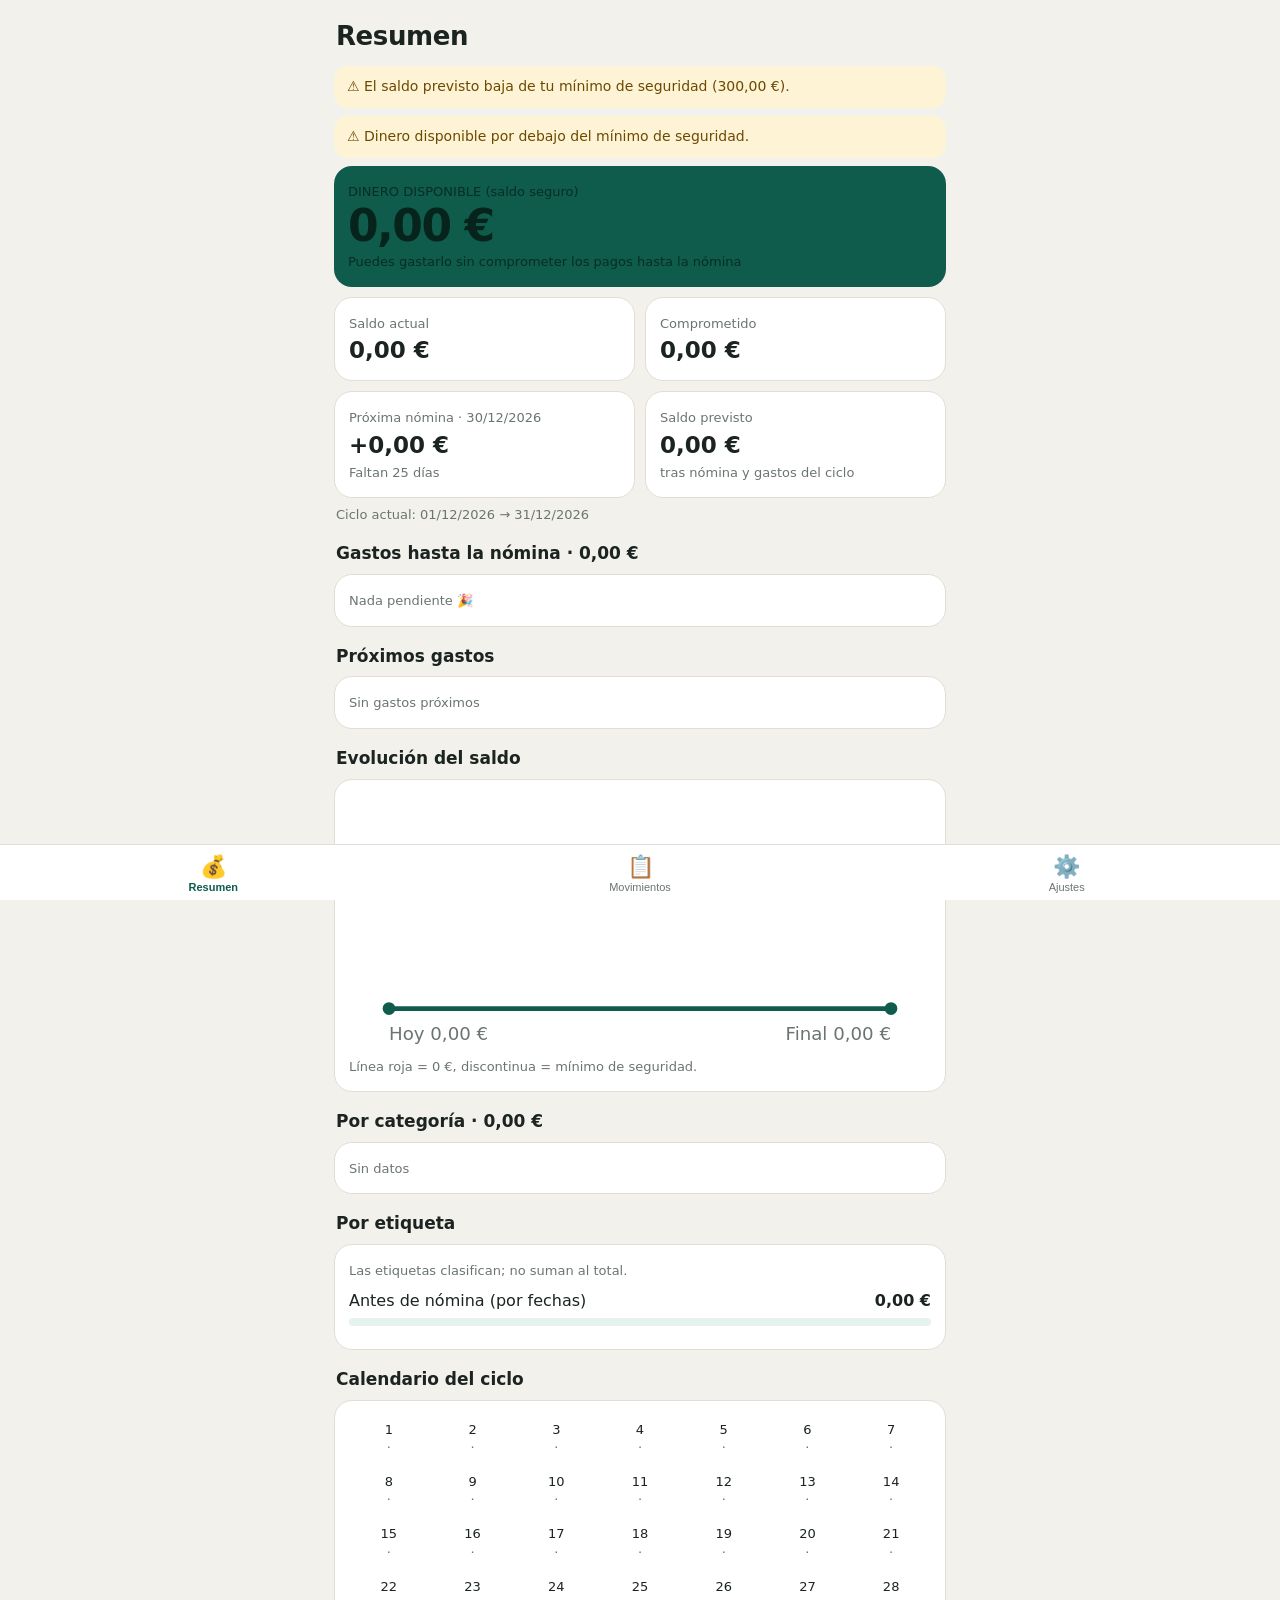
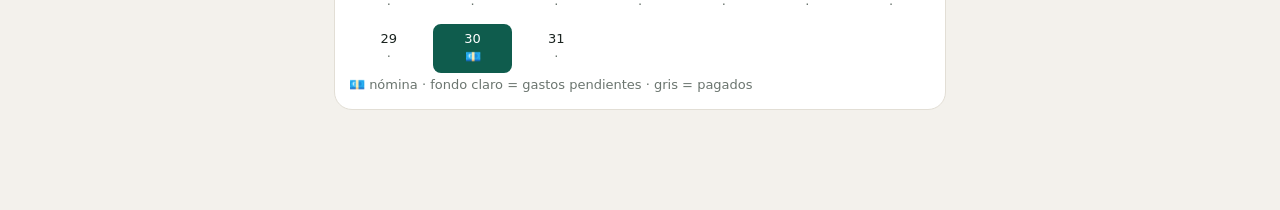
==== commit 8b42332e: "Add files via upload" ====
--- a/index.html
+++ b/index.html
@@ -1,1889 +1,27 @@
 <!DOCTYPE html>
 <html lang="es">
 <head>
-<meta charset="UTF-8">
-<meta name="viewport" content="width=device-width, initial-scale=1.0, user-scalable=no">
-<title>Mi Cobro</title>
+<meta charset="utf-8">
+<meta name="viewport" content="width=device-width, initial-scale=1, viewport-fit=cover">
 <meta name="apple-mobile-web-app-capable" content="yes">
-<meta name="apple-mobile-web-app-status-bar-style" content="default">
-<meta name="apple-mobile-web-app-title" content="Mi Cobro">
-<link rel="apple-touch-icon" id="app-icon" href="icon.png">
-<script>
-(function(){
-  try{
-    var c=document.createElement('canvas');
-    c.width=180;c.height=180;
-    var x=c.getContext('2d');
-    x.fillStyle='#1a1814';
-    if(x.roundRect){ x.beginPath();x.roundRect(0,0,180,180,36);x.fill(); }
-    else{ x.fillRect(0,0,180,180); }
-    x.fillStyle='#ffffff';
-    x.font='bold 88px Arial';
-    x.textAlign='center';
-    x.textBaseline='middle';
-    x.fillText('\u20AC',90,95);
-    var el=document.getElementById('app-icon');
-    if(el) el.href=c.toDataURL('image/png');
-  }catch(e){}
-})();
-</script>
-<style>
-* { box-sizing: border-box; margin: 0; padding: 0; }
-
-body {
-  background: #f0ede8;
-  color: #1a1814;
-  font-family: -apple-system, BlinkMacSystemFont, 'Helvetica Neue', Arial, sans-serif;
-  padding: 20px 12px 80px;
-}
-.app { max-width: 700px; margin: 0 auto; }
-
-/* Header */
-.hdr { display: flex; align-items: center; justify-content: space-between; margin-bottom: 14px; flex-wrap: wrap; gap: 10px; }
-.hdr h1 { font-size: 19px; font-weight: 700; }
-.hdr p  { font-size: 12px; color: #888; margin-top: 2px; }
-.mnav { display: flex; align-items: center; gap: 4px; background: #fff; border: 1px solid #d8d4cc; border-radius: 10px; padding: 6px 8px; }
-.mnav button { background: none; border: none; font-size: 20px; padding: 0 8px; cursor: pointer; color: #333; -webkit-tap-highlight-color: transparent; }
-#mlabel { font-size: 14px; font-weight: 600; min-width: 128px; text-align: center; }
-
-/* Save */
-.savebar { display: flex; align-items: center; gap: 7px; font-size: 12px; color: #888; margin-bottom: 10px; }
-.sdot { width: 7px; height: 7px; border-radius: 50%; background: #ccc; display: inline-block; }
-.sdot.ok { background: #2a9a50; }
-.sdot.saving { background: #e06010; }
-
-/* Banners */
-.bnr { display: none; align-items: center; justify-content: space-between; border-radius: 6px; padding: 9px 12px; margin-bottom: 10px; font-size: 13px; flex-wrap: wrap; gap: 8px; }
-.bnr.on { display: flex; }
-.bnr-copy { background: #6d28d9; color: #fff; }
-.bnr-multi { background: #0a5c30; color: #fff; }
-.bnr .bl { flex: 1; }
-.bnr .bbs { display: flex; gap: 7px; }
-.bnr button { background: rgba(255,255,255,.2); border: 1px solid rgba(255,255,255,.35); color: #fff; border-radius: 4px; padding: 4px 11px; font-size: 12px; font-weight: 600; cursor: pointer; -webkit-tap-highlight-color: transparent; }
-.bnr button.ok { background: #fff; color: #0a5c30; }
-
-/* Legend */
-.lgd { display: flex; flex-wrap: wrap; gap: 10px; margin-bottom: 10px; }
-.lgd-i { display: flex; align-items: center; gap: 5px; font-size: 11px; color: #555; }
-.lgd-d { width: 9px; height: 9px; border-radius: 2px; display: inline-block; }
-
-/* ── CALENDAR ── */
-.cal-wrap { background: #fff; border: 1px solid #d0ccc5; border-radius: 10px; margin-bottom: 18px; overflow: hidden; }
-
-/* Header row using table-like layout */
-.cal-hdr { display: table; width: 100%; border-collapse: collapse; border-bottom: 1px solid #ddd; }
-.cal-hdr-row { display: table-row; }
-.cal-hdr-cell { display: table-cell; text-align: center; padding: 8px 0; font-size: 11px; font-weight: 700; text-transform: uppercase; color: #999; width: 14.285%; }
-.cal-hdr-cell.wknd { color: #c8440a; }
-
-/* Grid using table */
-.cal-tbl { display: table; width: 100%; border-collapse: collapse; }
-.cal-row { display: table-row; }
-.cal-cell {
-  display: table-cell;
-  width: 14.285%;
-  min-height: 76px;
-  height: 76px;
-  vertical-align: top;
-  border-right: 1px solid #e8e4de;
-  border-bottom: 1px solid #e8e4de;
-  padding: 3px 2px;
-  cursor: pointer;
-  -webkit-tap-highlight-color: transparent;
-  overflow: hidden;
-  max-width: 0;
-}
-.cal-cell:last-child { border-right: none; }
-.cal-row:last-child .cal-cell { border-bottom: none; }
-.cal-cell.empty { background: #ece9e3; cursor: default; pointer-events: none; }
-.cal-cell.q1 { background: #fafafa; }
-.cal-cell.q2 { background: #fdfdfb; }
-.cal-cell.worked.q1 { background: #deedf7; }
-.cal-cell.worked.q2 { background: #dff0e3; }
-.cal-cell.paste-t { outline: 2px dashed #7c3aed; outline-offset: -2px; background: #f0ebff; }
-.cal-cell.msel { outline: 2px solid #0a5c30; outline-offset: -2px; background: #d8f0e0; }
-
-.dn { font-size: 11px; font-weight: 700; color: #444; display: flex; align-items: center; justify-content: space-between; margin-bottom: 2px; }
-.dn.wk { color: #c8440a; }
-.cpb { background: transparent; border: none; font-size: 11px; cursor: pointer; padding: 0; -webkit-tap-highlight-color: transparent; color: #7c3aed; line-height: 1; }
-.chips { display: flex; flex-direction: column; gap: 1px; width: 100%; }
-.chip { font-size: 8px; font-weight: 600; padding: 1px 2px; border-radius: 2px; white-space: nowrap; overflow: hidden; text-overflow: ellipsis; display: block; max-width: 100%; box-sizing: border-box; }
-.ch { background: rgba(26,74,107,.13); color: #1a4a6b; }
-.q2 .ch { background: rgba(45,107,58,.13); color: #2d6b3a; }
-.ce { background: rgba(200,68,10,.11); color: #b83a00; }
-.cd { background: rgba(100,65,0,.10); color: #6a4400; }
-.chip-eur { background: rgba(45,107,58,.13); color: #2d6b3a; }
-
-/* Quincenas */
-.qs { display: flex; gap: 12px; flex-wrap: wrap; margin-bottom: 16px; }
-.qc { flex: 1; min-width: 130px; border-radius: 10px; padding: 16px; border: 1px solid #ccc; }
-.qc.c1 { background: linear-gradient(135deg,#dde8f3,#eef3f9); border-color: #b8cfe0; }
-.qc.c2 { background: linear-gradient(135deg,#dde8df,#eef3ef); border-color: #b8d8bc; }
-.qlbl { font-size: 10px; font-weight: 700; letter-spacing: .8px; text-transform: uppercase; margin-bottom: 2px; }
-.c1 .qlbl { color: #1a4a6b; } .c2 .qlbl { color: #2d6b3a; }
-.qrng { font-size: 11px; color: #555; margin-bottom: 10px; }
-.qtot { font-size: 22px; font-weight: 700; color: #111; margin-bottom: 8px; }
-.qbd { display: flex; flex-direction: column; gap: 4px; padding-top: 8px; border-top: 1px solid rgba(0,0,0,.09); }
-.qbr { display: flex; justify-content: space-between; font-size: 11px; color: #555; }
-.qbr .bv { font-weight: 700; color: #111; }
-.qst { font-size: 11px; color: #999; margin-top: 3px; }
-
-/* Buttons */
-.btns { display: flex; flex-wrap: wrap; gap: 9px; justify-content: center; margin-bottom: 14px; }
-.btn { flex: 1; min-width: 130px; max-width: 220px; display: flex; align-items: center; justify-content: center; gap: 5px; border-radius: 9px; padding: 11px 14px; font-size: 13px; font-weight: 600; cursor: pointer; -webkit-tap-highlight-color: transparent; border: none; }
-@media(max-width:380px){ .btn { min-width: 100%; max-width: 100%; } }
-.btn-dk { background: #1a1814; color: #fff; }
-.btn-lt { background: #fff; color: #444; border: 1px solid #ccc !important; }
-
-/* Total card */
-.totcard { display: none; background: #1a1814; color: #fff; border-radius: 10px; padding: 22px; margin-bottom: 14px; }
-.totcard.on { display: block; }
-.tclbl { font-size: 10px; font-weight: 600; letter-spacing: .8px; text-transform: uppercase; color: rgba(255,255,255,.5); margin-bottom: 4px; }
-.tcamt { font-size: 34px; font-weight: 700; letter-spacing: -1px; margin-bottom: 12px; }
-.tcrows { display: flex; gap: 18px; justify-content: center; flex-wrap: wrap; }
-.tcrow { font-size: 12px; color: rgba(255,255,255,.6); text-align: center; }
-.tcrow strong { display: block; font-size: 14px; color: #fff; margin-top: 2px; }
-
-/* Overlay + Modal */
-.ovl { display: none; position: fixed; top: 0; left: 0; right: 0; bottom: 0; background: rgba(0,0,0,.45); z-index: 200; -webkit-backdrop-filter: blur(2px); backdrop-filter: blur(2px); align-items: center; justify-content: center; padding: 16px; }
-.ovl.on { display: flex; }
-.modal { background: #faf8f5; border: 1px solid #d0ccc5; border-radius: 14px; padding: 22px; width: 100%; max-width: 350px; max-height: 90vh; overflow-y: auto; }
-.mhd { display: flex; align-items: flex-start; justify-content: space-between; margin-bottom: 16px; }
-.mttl { font-size: 17px; font-weight: 700; }
-.mttl small { display: block; font-size: 12px; font-weight: 400; color: #888; margin-top: 2px; }
-.mxbtn { background: #e8e4de; border: none; width: 27px; height: 27px; border-radius: 50%; font-size: 16px; cursor: pointer; flex-shrink: 0; display: flex; align-items: center; justify-content: center; -webkit-tap-highlight-color: transparent; }
-.mfld { margin-bottom: 13px; }
-.mfld label { display: block; font-size: 11px; font-weight: 600; text-transform: uppercase; letter-spacing: .4px; color: #888; margin-bottom: 5px; }
-.irow { display: flex; align-items: stretch; background: #eceae5; border: 1px solid #ccc; border-radius: 6px; overflow: hidden; }
-.irow input { flex: 1; border: none; background: transparent; padding: 9px 10px; font-size: 16px; color: #111; outline: none; -webkit-appearance: none; min-width: 0; }
-.irow span { padding: 0 10px; font-size: 12px; color: #888; border-left: 1px solid #ccc; background: #e2dfd9; display: flex; align-items: center; white-space: nowrap; }
-.dtog { display: flex; align-items: center; justify-content: space-between; padding: 9px 12px; background: #eceae5; border: 1px solid #ccc; border-radius: 6px; cursor: pointer; margin-bottom: 10px; -webkit-tap-highlight-color: transparent; }
-.dtog .tl { font-size: 13px; color: #444; display: flex; align-items: center; gap: 7px; }
-.tog { width: 36px; height: 20px; background: #bbb; border-radius: 10px; position: relative; flex-shrink: 0; }
-.tog::after { content: ''; position: absolute; top: 2px; left: 2px; width: 16px; height: 16px; border-radius: 50%; background: #fff; box-shadow: 0 1px 3px rgba(0,0,0,.25); transition: transform .18s; }
-.tog.on { background: #c8440a; }
-.tog.on::after { transform: translateX(16px); }
-.damt { overflow: hidden; max-height: 0; opacity: 0; transition: max-height .2s, opacity .2s; }
-.damt.on { max-height: 70px; opacity: 1; margin-bottom: 12px; }
-.macts { display: flex; gap: 7px; }
-.mpbtn { flex: 1; background: #c8440a; color: #fff; border: none; border-radius: 6px; padding: 11px; font-size: 14px; font-weight: 600; cursor: pointer; -webkit-tap-highlight-color: transparent; }
-.msbtn { background: #e2dfd9; color: #444; border: 1px solid #ccc; border-radius: 6px; padding: 11px 12px; font-size: 13px; cursor: pointer; -webkit-tap-highlight-color: transparent; }
-
-/* Multi preview */
-.sdp { display: flex; flex-wrap: wrap; gap: 5px; margin-bottom: 12px; max-height: 70px; overflow-y: auto; }
-.sdpc { font-size: 11px; background: rgba(45,107,58,.14); color: #2d6b3a; border-radius: 4px; padding: 3px 7px; font-weight: 600; }
-
-/* Backup */
-.bknote { font-size: 12px; color: #888; margin-bottom: 10px; line-height: 1.5; }
-.bkta { width: 100%; height: 130px; background: #eceae5; border: 1px solid #ccc; border-radius: 6px; padding: 9px; font-size: 11px; color: #444; resize: none; outline: none; margin-bottom: 12px; font-family: monospace; }
-
-/* Exchange rate bar */
-.fx-bar { display: flex; align-items: center; background: #fff; border: 1px solid #d8d4cc; border-radius: 8px; padding: 8px 12px; margin-bottom: 12px; gap: 10px; }
-.fx-label { font-size: 12px; color: #888; white-space: nowrap; }
-.fx-label strong { color: #1a1814; font-size: 13px; }
-.fx-input-wrap { display: flex; align-items: stretch; background: #eceae5; border: 1px solid #ccc; border-radius: 6px; overflow: hidden; flex: 1; }
-.fx-input-wrap input { flex: 1; border: none; background: transparent; padding: 7px 8px; font-size: 15px; color: #111; outline: none; -webkit-appearance: none; min-width: 0; max-width: 90px; }
-.fx-input-wrap span { padding: 0 8px; font-size: 11px; color: #888; border-left: 1px solid #ccc; background: #e2dfd9; display: flex; align-items: center; white-space: nowrap; }
-.fx-result { font-size: 12px; color: #2d6b3a; font-weight: 600; white-space: nowrap; }
-
-/* Dual currency chips */
-.chip-eur { background: rgba(45,107,58,.13); color: #2d6b3a; }
-
-/* Modal dual price display */
-.fx-preview { background: #eaf3ea; border: 1px solid #b8d8bc; border-radius: 6px; padding: 8px 12px; margin-bottom: 12px; font-size: 13px; color: #2d6b3a; font-weight: 600; display: none; }
-.fx-preview.on { display: block; }
-.fx-preview small { display: block; font-size: 11px; color: #888; font-weight: 400; margin-top: 2px; }
-.toast { position: fixed; bottom: 22px; left: 50%; transform: translateX(-50%) translateY(14px); background: #111; color: #fff; padding: 9px 18px; border-radius: 18px; font-size: 13px; font-weight: 500; opacity: 0; transition: opacity .22s, transform .22s; pointer-events: none; z-index: 999; white-space: nowrap; }
-.toast.on { opacity: 1; transform: translateX(-50%) translateY(0); }
-
-@media print { body { padding: 0; background: #fff; } .app > * { display: none !important; } #pdf-area { display: block !important; } }
-#pdf-area { display: none; }
-
-/* ── Currency global toggle ── */
-.cur-global-toggle { display: flex; align-items: center; background: #1a1814; border-radius: 20px; padding: 3px; gap: 2px; }
-.cur-global-toggle button { border: none; border-radius: 17px; padding: 5px 12px; font-size: 12px; font-weight: 700; cursor: pointer; -webkit-tap-highlight-color: transparent; background: transparent; color: rgba(255,255,255,.5); }
-.cur-global-toggle button.active { background: #fff; color: #1a1814; }
-
-/* ── Tabs ── */
-.tabs { display: flex; background: #fff; border: 1px solid #d8d4cc; border-radius: 10px; padding: 4px; margin-bottom: 16px; gap: 4px; }
-.tab { flex: 1; padding: 9px 6px; text-align: center; font-size: 13px; font-weight: 600; color: #888; border-radius: 7px; cursor: pointer; -webkit-tap-highlight-color: transparent; border: none; background: transparent; }
-.tab.active { background: #1a1814; color: #fff; }
-
-/* ── Tab panels ── */
-.panel { display: none; }
-.panel.active { display: block; }
-
-/* ── FAB button ── */
-.fab { position: fixed; bottom: 28px; right: 20px; width: 56px; height: 56px; border-radius: 50%; background: #c8440a; color: #fff; border: none; font-size: 28px; cursor: pointer; -webkit-tap-highlight-color: transparent; box-shadow: 0 4px 16px rgba(200,68,10,.4); display: flex; align-items: center; justify-content: center; z-index: 90; line-height: 1; }
-.fab:active { transform: scale(.94); }
-
-/* ── Expenses list ── */
-.exp-month-hdr { display: flex; align-items: center; justify-content: space-between; margin-bottom: 10px; }
-.exp-month-hdr h3 { font-size: 14px; font-weight: 700; }
-.exp-total-badge { font-size: 12px; font-weight: 700; background: #1a1814; color: #fff; border-radius: 20px; padding: 3px 10px; }
-
-.exp-cat-group { margin-bottom: 14px; }
-.exp-cat-lbl { display: flex; align-items: center; justify-content: space-between; font-size: 11px; font-weight: 700; text-transform: uppercase; letter-spacing: .5px; color: #888; margin-bottom: 6px; padding-bottom: 5px; border-bottom: 1px solid #e0ddd8; }
-.exp-cat-lbl span { font-size: 12px; color: #1a1814; font-weight: 700; text-transform: none; letter-spacing: 0; }
-
-.exp-item { display: flex; align-items: center; gap: 10px; background: #fff; border: 1px solid #e0ddd8; border-radius: 8px; padding: 10px 12px; margin-bottom: 6px; cursor: pointer; -webkit-tap-highlight-color: transparent; }
-.exp-icon { font-size: 20px; flex-shrink: 0; width: 36px; text-align: center; }
-.exp-info { flex: 1; min-width: 0; }
-.exp-desc { font-size: 13px; font-weight: 600; color: #1a1814; white-space: nowrap; overflow: hidden; text-overflow: ellipsis; }
-.exp-meta { font-size: 11px; color: #888; margin-top: 2px; }
-.exp-amt { text-align: right; flex-shrink: 0; }
-.exp-amt-val { font-size: 14px; font-weight: 700; color: #c8440a; }
-.exp-amt-eur { font-size: 11px; color: #2d6b3a; margin-top: 1px; }
-
-.exp-empty { text-align: center; padding: 40px 20px; color: #aaa; font-size: 14px; }
-.exp-empty p { margin-top: 8px; font-size: 12px; }
-
-/* ── Cards settings ── */
-.cards-section { background: #fff; border: 1px solid #e0ddd8; border-radius: 10px; margin-bottom: 16px; overflow: hidden; }
-.cards-section-hdr { display: flex; align-items: center; justify-content: space-between; padding: 12px 14px; border-bottom: 1px solid #e0ddd8; }
-.cards-section-hdr h3 { font-size: 14px; font-weight: 700; }
-.btn-add-card { background: #1a1814; color: #fff; border: none; border-radius: 6px; padding: 6px 12px; font-size: 12px; font-weight: 600; cursor: pointer; -webkit-tap-highlight-color: transparent; }
-.card-item { display: flex; align-items: center; gap: 10px; padding: 11px 14px; border-bottom: 1px solid #f0ede8; }
-.card-item:last-child { border-bottom: none; }
-.card-icon { font-size: 20px; }
-.card-info { flex: 1; }
-.card-name { font-size: 13px; font-weight: 600; }
-.card-type { font-size: 11px; color: #888; margin-top: 1px; }
-.card-del { background: none; border: none; color: #ccc; font-size: 18px; cursor: pointer; padding: 4px; -webkit-tap-highlight-color: transparent; }
-.card-del:active { color: #c8440a; }
-
-/* ── Expense modal ── */
-.cat-grid { display: grid; grid-template-columns: repeat(4, 1fr); gap: 6px; margin-bottom: 14px; }
-.cat-btn { background: #f0ede8; border: 2px solid transparent; border-radius: 8px; padding: 8px 4px; text-align: center; cursor: pointer; -webkit-tap-highlight-color: transparent; }
-.cat-btn .ci { font-size: 20px; display: block; }
-.cat-btn .cn { font-size: 9px; color: #666; display: block; margin-top: 2px; font-weight: 600; }
-.cat-btn.sel { border-color: #c8440a; background: #fdf0eb; }
-
-.cur-toggle { display: flex; gap: 6px; margin-bottom: 12px; }
-.cur-btn { flex: 1; padding: 8px; border: 2px solid #e0ddd8; border-radius: 6px; background: #fff; font-size: 13px; font-weight: 600; cursor: pointer; -webkit-tap-highlight-color: transparent; text-align: center; color: #888; }
-.cur-btn.sel { border-color: #c8440a; color: #c8440a; background: #fdf0eb; }
-
-.pay-select { width: 100%; background: #eceae5; border: 1px solid #ccc; border-radius: 6px; padding: 10px 12px; font-size: 15px; color: #111; outline: none; -webkit-appearance: none; appearance: none; font-family: inherit; }
-
-/* ── Préstamos ── */
-.loans-wrap { margin-bottom: 18px; }
-.loans-hdr { display: flex; align-items: center; justify-content: space-between; margin-bottom: 8px; }
-.loans-hdr h3 { font-size: 13px; font-weight: 700; color: #1a1814; }
-.loans-hdr button { background: none; border: none; font-size: 12px; font-weight: 600; color: #888; cursor: pointer; padding: 4px 8px; border-radius: 5px; -webkit-tap-highlight-color: transparent; }
-.loans-hdr button:active { background: #e0ddd8; }
-
-/* Alert badge when there are pending loans */
-.loans-alert { display: flex; align-items: center; gap: 8px; background: #fff8e6; border: 1px solid #f0d080; border-radius: 8px; padding: 10px 12px; margin-bottom: 10px; font-size: 13px; font-weight: 600; color: #7a5500; }
-.loans-alert span { flex: 1; }
-.loans-alert .la-amt { font-size: 15px; font-weight: 700; }
-
-.loan-card { background: #fff; border: 1px solid #e0ddd8; border-radius: 10px; padding: 12px 14px; margin-bottom: 8px; cursor: pointer; -webkit-tap-highlight-color: transparent; }
-.loan-card.pending { border-left: 3px solid #e09000; }
-.loan-card.partial { border-left: 3px solid #f59e0b; }
-.loan-card.done { border-left: 3px solid #22aa55; opacity: .6; }
-.loan-top { display: flex; align-items: center; justify-content: space-between; margin-bottom: 6px; }
-.loan-name { font-size: 14px; font-weight: 700; color: #1a1814; display: flex; align-items: center; gap: 6px; }
-.loan-badge { font-size: 10px; font-weight: 700; padding: 2px 7px; border-radius: 10px; text-transform: uppercase; letter-spacing: .4px; }
-.loan-badge.pending { background: #fff3cd; color: #7a5500; }
-.loan-badge.partial { background: #fff3cd; color: #b45309; }
-.loan-badge.done { background: #d1fae5; color: #065f46; }
-.loan-amounts { display: flex; align-items: center; gap: 8px; }
-.loan-total { font-size: 16px; font-weight: 700; color: #1a1814; }
-.loan-pending-amt { font-size: 12px; color: #e09000; font-weight: 600; }
-.loan-progress-track { height: 4px; background: #f0ede8; border-radius: 2px; margin: 8px 0; overflow: hidden; }
-.loan-progress-fill { height: 100%; border-radius: 2px; background: #22aa55; transition: width .3s; }
-.loan-meta { font-size: 11px; color: #888; display: flex; justify-content: space-between; }
-.loan-payments { margin-top: 8px; padding-top: 8px; border-top: 1px solid #f0ede8; display: flex; flex-direction: column; gap: 4px; }
-.loan-pay-row { display: flex; justify-content: space-between; font-size: 11px; color: #555; }
-.loan-pay-row .lpr-amt { font-weight: 600; color: #22aa55; }
-.bal-filters { background: #fff; border: 1px solid #e0ddd8; border-radius: 10px; padding: 14px; margin-bottom: 14px; }
-.bal-filters h3 { font-size: 13px; font-weight: 700; margin-bottom: 10px; }
-.bal-range-tabs { display: flex; gap: 6px; margin-bottom: 12px; }
-.bal-rtab { flex: 1; padding: 7px 4px; border: 2px solid #e0ddd8; border-radius: 6px; background: #fff; font-size: 12px; font-weight: 600; cursor: pointer; -webkit-tap-highlight-color: transparent; text-align: center; color: #888; }
-.bal-rtab.sel { border-color: #1a1814; color: #1a1814; background: #f5f3f0; }
-.bal-selrow { display: flex; gap: 8px; align-items: center; flex-wrap: wrap; }
-.bal-selrow select { flex: 1; min-width: 80px; background: #f0ede8; border: 1px solid #ccc; border-radius: 6px; padding: 8px 10px; font-size: 13px; color: #111; outline: none; -webkit-appearance: none; font-family: inherit; }
-.bal-apply { background: #1a1814; color: #fff; border: none; border-radius: 6px; padding: 9px 14px; font-size: 13px; font-weight: 600; cursor: pointer; -webkit-tap-highlight-color: transparent; white-space: nowrap; }
-.bal-summary { display: flex; gap: 8px; margin-bottom: 14px; }
-.bal-kpi { flex: 1; border-radius: 10px; padding: 12px 10px; }
-.bal-kpi.inc { background: linear-gradient(135deg,#ddeaf3,#eef4f9); border: 1px solid #bdd3e6; }
-.bal-kpi.exp { background: linear-gradient(135deg,#fde8e0,#fef3ef); border: 1px solid #f0c8bb; }
-.bal-kpi.net-p { background: linear-gradient(135deg,#ddeadf,#eef4ef); border: 1px solid #bddabf; }
-.bal-kpi.net-n { background: linear-gradient(135deg,#fde0e0,#fef0f0); border: 1px solid #f0bbbb; }
-.bal-kpi-lbl { font-size: 9px; font-weight: 700; text-transform: uppercase; letter-spacing: .6px; margin-bottom: 3px; }
-.bal-kpi.inc .bal-kpi-lbl { color: #1a4a6b; }
-.bal-kpi.exp .bal-kpi-lbl { color: #8b2500; }
-.bal-kpi.net-p .bal-kpi-lbl { color: #1a5c2a; }
-.bal-kpi.net-n .bal-kpi-lbl { color: #8b0000; }
-.bal-kpi-val { font-size: 15px; font-weight: 700; color: #1a1814; letter-spacing: -.3px; }
-.bal-kpi-sub { font-size: 9px; color: #888; margin-top: 2px; }
-.bal-sec { font-size: 11px; font-weight: 700; text-transform: uppercase; letter-spacing: .6px; color: #888; margin: 14px 0 8px; padding-bottom: 5px; border-bottom: 1px solid #e0ddd8; }
-.bal-bar { display: flex; align-items: center; gap: 8px; margin-bottom: 7px; }
-.bal-bar-ic { font-size: 15px; width: 22px; text-align: center; flex-shrink: 0; }
-.bal-bar-body { flex: 1; min-width: 0; }
-.bal-bar-top { display: flex; justify-content: space-between; font-size: 11px; margin-bottom: 3px; }
-.bal-bar-name { font-weight: 600; color: #1a1814; }
-.bal-bar-pct { color: #888; }
-.bal-bar-track { height: 5px; background: #ece9e3; border-radius: 3px; overflow: hidden; }
-.bal-bar-fill { height: 100%; border-radius: 3px; }
-.bal-bar-val { font-size: 12px; font-weight: 700; color: #c8440a; white-space: nowrap; flex-shrink: 0; }
-.bal-irow { display: flex; justify-content: space-between; align-items: center; background: #fff; border: 1px solid #e0ddd8; border-radius: 8px; padding: 10px 12px; margin-bottom: 6px; }
-.bal-irow-l { font-size: 13px; font-weight: 600; }
-.bal-irow-l small { display: block; font-size: 11px; font-weight: 400; color: #888; margin-top: 1px; }
-.bal-irow-r { font-size: 13px; font-weight: 700; color: #1a4a6b; }
-.bal-empty { text-align: center; padding: 36px 20px; color: #aaa; font-size: 13px; }
-</style>
+<meta name="mobile-web-app-capable" content="yes">
+<meta name="apple-mobile-web-app-status-bar-style" content="black-translucent">
+<meta name="apple-mobile-web-app-title" content="Mi dinero">
+<meta name="theme-color" content="#0f5c4d">
+<link rel="manifest" href="manifest.json">
+<link rel="apple-touch-icon" href="icon-180.png">
+<link rel="stylesheet" href="style.css">
+<title>Mi dinero</title>
 </head>
 <body>
-<div class="app">
-
-<div class="hdr">
-  <div><h1>Mi Cobro</h1><p>Registro de ingresos y gastos</p></div>
-  <div style="display:flex;align-items:center;gap:8px;flex-wrap:wrap;justify-content:flex-end">
-    <div class="cur-global-toggle">
-      <button id="gtog-cad" class="active" onclick="setGlobalCur('CAD')">CAD</button>
-      <button id="gtog-eur" onclick="setGlobalCur('EUR')">EUR</button>
-    </div>
-    <div class="mnav">
-      <button id="btn-prev">&#8592;</button>
-      <span id="mlabel">...</span>
-      <button id="btn-next">&#8594;</button>
-    </div>
-  </div>
-</div>
-
-<div class="tabs">
-  <button class="tab active" id="tab-cobro" onclick="switchTab('cobro')">&#128197; Cobro</button>
-  <button class="tab" id="tab-gastos" onclick="switchTab('gastos')">&#128179; Gastos</button>
-  <button class="tab" id="tab-balance" onclick="switchTab('balance')">&#128200; Balance</button>
-  <button class="tab" id="tab-tarjetas" onclick="switchTab('tarjetas')">&#9881;&#65039; Config</button>
-</div>
-
-<!-- PANEL COBRO -->
-<div class="panel active" id="panel-cobro">
-
-<div class="savebar"><span class="sdot" id="sdot"></span><span id="stxt">Los datos se guardan automáticamente</span></div>
-
-<div class="fx-bar">
-  <div class="fx-label">1 CAD =</div>
-  <div class="fx-input-wrap">
-    <input type="number" id="fx-input" placeholder="0.0000" min="0" step="0.0001" inputmode="decimal">
-    <span>EUR</span>
-  </div>
-  <div class="fx-result" id="fx-result">Introduce el cambio</div>
-</div>
-
-<div class="bnr bnr-multi" id="bnr-multi">
-  <div class="bl">&#9999;&#65039; <span id="multi-info">Toca los días que quieras editar</span></div>
-  <div class="bbs">
-    <button class="ok" id="multi-apply">Editar seleccionados</button>
-    <button id="multi-cancel">Cancelar</button>
-  </div>
-</div>
-<div class="bnr bnr-copy" id="bnr-copy">
-  <div class="bl">&#128203; <span id="copy-info">Día copiado — toca otro día para pegar</span></div>
-  <div class="bbs"><button id="copy-cancel">Cancelar</button></div>
-</div>
-
-<div class="lgd">
-  <div class="lgd-i"><span class="lgd-d" style="background:#1a4a6b"></span>1.ª quincena</div>
-  <div class="lgd-i"><span class="lgd-d" style="background:#2d6b3a"></span>2.ª quincena</div>
-  <div class="lgd-i"><span class="lgd-d" style="background:#6a4400"></span>Dieta</div>
-  <div class="lgd-i"><span class="lgd-d" style="background:#6d28d9"></span>Modo copia</div>
-</div>
-
-<div class="cal-wrap">
-  <div class="cal-hdr"><div class="cal-hdr-row" id="cal-hdr-row"></div></div>
-  <div id="cal-body"></div>
-</div>
-
-<div class="qs">
-  <div class="qc c1">
-    <div class="qlbl">1.ª Quincena</div>
-    <div class="qrng" id="q1rng"></div>
-    <div class="qtot" id="q1tot">—</div>
-    <div class="qbd" id="q1bd"></div>
-  </div>
-  <div class="qc c2">
-    <div class="qlbl">2.ª Quincena</div>
-    <div class="qrng" id="q2rng"></div>
-    <div class="qtot" id="q2tot">—</div>
-    <div class="qbd" id="q2bd"></div>
-  </div>
-</div>
-
-<div id="manual-inc-wrap"></div>
-
-<div class="btns">
-  <button class="btn btn-dk" id="btn-total">Ver total del mes</button>
-  <button class="btn btn-lt" id="btn-add-income">&#10133; Ingreso manual</button>
-  <button class="btn btn-lt" id="btn-multi">&#9999;&#65039; Editar varios</button>
-  <button class="btn btn-lt" id="btn-pdf">&#128196; PDF</button>
-  <button class="btn btn-lt" id="btn-backup">&#128190; Guardar copia</button>
-  <label class="btn btn-lt" style="cursor:pointer">&#128257; Restaurar<input type="file" id="restore-input" accept=".json" style="display:none"></label>
-</div>
-<div class="totcard" id="totcard">
-  <div class="tclbl" id="tclbl">Total</div>
-  <div class="tcamt" id="tcamt"></div>
-  <div class="tcrows" id="tcrows"></div>
-</div>
-
-</div><!-- /panel-cobro -->
-
-<!-- PANEL GASTOS -->
-<div class="panel" id="panel-gastos">
-  <!-- Loans section -->
-  <div class="loans-wrap" id="loans-wrap"></div>
-  <!-- Expenses list -->
-  <div id="exp-list-wrap"></div>
-</div>
-
-<!-- PANEL BALANCE -->
-<div class="panel" id="panel-balance">
-  <div class="bal-filters">
-    <h3>&#128200; Período de análisis</h3>
-    <div class="bal-range-tabs">
-      <button class="bal-rtab sel" id="brt-mes" onclick="balSetRange('mes')">Este mes</button>
-      <button class="bal-rtab" id="brt-trim" onclick="balSetRange('trim')">Trimestre</button>
-      <button class="bal-rtab" id="brt-anio" onclick="balSetRange('anio')">Este año</button>
-      <button class="bal-rtab" id="brt-custom" onclick="balSetRange('custom')">Personalizado</button>
-    </div>
-    <div class="bal-selrow" id="bal-custom-row" style="display:none">
-      <select id="bal-from-m"></select>
-      <select id="bal-from-y"></select>
-      <span style="color:#888;font-size:12px">→</span>
-      <select id="bal-to-m"></select>
-      <select id="bal-to-y"></select>
-    </div>
-    <div style="margin-top:10px;text-align:right">
-      <button class="bal-apply" onclick="renderBalance()">Ver balance</button>
-    </div>
-  </div>
-  <div id="bal-body"></div>
-</div>
-
-<!-- PANEL TARJETAS -->
-<div class="panel" id="panel-tarjetas">
-  <div class="cards-section">
-    <div class="cards-section-hdr">
-      <h3>Mis métodos de pago</h3>
-      <button class="btn-add-card" id="btn-add-card">+ Añadir</button>
-    </div>
-    <div id="cards-list"></div>
-  </div>
-</div>
-
-<!-- Manual income modal -->
-<div class="ovl" id="ovl-inc">
-  <div class="modal">
-    <div class="mhd">
-      <div class="mttl"><span id="inc-modal-title">Ingreso manual</span><small id="inc-modal-sub"></small></div>
-      <button class="mxbtn" id="inc-close">&#x2715;</button>
-    </div>
-    <div class="mfld"><label>Concepto</label>
-      <div class="irow"><input type="text" id="inc-desc" placeholder="Ej: Transferencia cliente" style="font-size:15px;padding:9px 10px;flex:1;border:none;background:transparent;color:#111;outline:none;width:100%"></div>
-    </div>
-    <div class="mfld"><label>Moneda</label>
-      <div class="cur-toggle">
-        <button class="cur-btn sel" id="inc-cur-cad">$ CAD</button>
-        <button class="cur-btn" id="inc-cur-eur">€ EUR</button>
-      </div>
-    </div>
-    <div class="mfld"><label>Importe</label>
-      <div class="irow"><input type="number" id="inc-amt" placeholder="0.00" min="0" step="0.01" inputmode="decimal"><span id="inc-cur-lbl">CAD</span></div>
-    </div>
-    <div class="mfld"><label>Fecha</label>
-      <div class="irow"><input type="date" id="inc-date" style="font-size:15px;padding:9px 10px;flex:1;border:none;background:transparent;color:#111;outline:none;-webkit-appearance:none"></div>
-    </div>
-    <div class="macts">
-      <button class="mpbtn" id="inc-save">Guardar ingreso</button>
-      <button class="msbtn" id="inc-del" style="display:none">Borrar</button>
-    </div>
-  </div>
-</div>
-
-<!-- Day modal -->
-<div class="ovl" id="ovl-day">
-  <div class="modal">
-    <div class="mhd">
-      <div class="mttl"><span id="m-name">Día</span><small id="m-sub"></small></div>
-      <button class="mxbtn" id="m-close">&#x2715;</button>
-    </div>
-    <div class="mfld"><label>Horas trabajadas</label>
-      <div class="irow"><input type="number" id="m-h" placeholder="0" min="0" max="24" step="0.5" inputmode="decimal"><span>h</span></div>
-    </div>
-    <div class="mfld"><label>Precio por hora</label>
-      <div class="irow"><input type="number" id="m-p" placeholder="0.00" min="0" step="0.01" inputmode="decimal"><span>CAD/h</span></div>
-    </div>
-    <div class="fx-preview" id="m-fx-preview">
-      <span id="m-fx-total"></span>
-      <small id="m-fx-detail"></small>
-    </div>
-    <div class="dtog" id="m-dtog"><div class="tl">&#127374; Dieta este día</div><div class="tog" id="m-togpill"></div></div>
-    <div class="damt" id="m-damt">
-      <div class="mfld" style="margin-bottom:0"><label>Importe dieta</label>
-        <div class="irow"><input type="number" id="m-d" placeholder="0.00" min="0" step="0.01" inputmode="decimal"><span>€</span></div>
-      </div>
-    </div>
-    <div class="macts">
-      <button class="mpbtn" id="m-save">Guardar</button>
-      <button class="msbtn" id="m-copy-btn">&#128203;</button>
-      <button class="msbtn" id="m-del">Borrar</button>
-    </div>
-  </div>
-</div>
-
-<!-- Multi modal -->
-<div class="ovl" id="ovl-multi">
-  <div class="modal">
-    <div class="mhd">
-      <div class="mttl"><span id="mm-name">Editar días</span><small id="mm-sub"></small></div>
-      <button class="mxbtn" id="mm-close">&#x2715;</button>
-    </div>
-    <div class="sdp" id="mm-prev"></div>
-    <div class="mfld"><label>Horas trabajadas</label>
-      <div class="irow"><input type="number" id="mm-h" placeholder="0" min="0" max="24" step="0.5" inputmode="decimal"><span>h</span></div>
-    </div>
-    <div class="mfld"><label>Precio por hora</label>
-      <div class="irow"><input type="number" id="mm-p" placeholder="0.00" min="0" step="0.01" inputmode="decimal"><span>CAD/h</span></div>
-    </div>
-    <div class="dtog" id="mm-dtog"><div class="tl">&#127374; Dieta estos días</div><div class="tog" id="mm-togpill"></div></div>
-    <div class="damt" id="mm-damt">
-      <div class="mfld" style="margin-bottom:0"><label>Importe dieta</label>
-        <div class="irow"><input type="number" id="mm-d" placeholder="0.00" min="0" step="0.01" inputmode="decimal"><span>€</span></div>
-      </div>
-    </div>
-    <div class="macts">
-      <button class="mpbtn" id="mm-save">Guardar todos</button>
-      <button class="msbtn" id="mm-del">Borrar todos</button>
-    </div>
-  </div>
-</div>
-
-<!-- Backup modal -->
-<div class="ovl" id="ovl-bk">
-  <div class="modal">
-    <div class="mhd">
-      <div class="mttl"><span>Copia de seguridad</span><small>Copia este texto en Notas</small></div>
-      <button class="mxbtn" id="bk-close">&#x2715;</button>
-    </div>
-    <p class="bknote" id="bk-note">Copia este texto y guárdalo.</p>
-    <textarea class="bkta" id="bk-ta" readonly></textarea>
-    <div class="macts">
-      <button class="mpbtn" id="bk-copy">Copiar todo</button>
-      <button class="msbtn" id="bk-close2">Cerrar</button>
-    </div>
-  </div>
-</div>
-
-<!-- FAB -->
-<button class="fab" id="fab-btn">+</button>
-
-<!-- Expense modal -->
-<div class="ovl" id="ovl-exp">
-  <div class="modal">
-    <div class="mhd">
-      <div class="mttl"><span id="exp-modal-title">Nuevo gasto</span><small id="exp-modal-sub"></small></div>
-      <button class="mxbtn" id="exp-close">&#x2715;</button>
-    </div>
-    <div class="mfld"><label>Categoría</label></div>
-    <div class="cat-grid" id="cat-grid"></div>
-    <div class="mfld">
-      <label>Descripción <span style="color:#bbb;font-weight:400">(opcional)</span></label>
-      <div class="irow"><input type="text" id="exp-desc" placeholder="¿En qué gastaste?" style="font-size:15px;padding:9px 10px;flex:1;border:none;background:transparent;color:#111;outline:none;width:100%"></div>
-    </div>
-    <div class="mfld"><label>Moneda</label>
-      <div class="cur-toggle">
-        <button class="cur-btn sel" id="cur-eur">€ EUR</button>
-        <button class="cur-btn" id="cur-cad">$ CAD</button>
-      </div>
-    </div>
-    <div class="mfld"><label>Importe</label>
-      <div class="irow">
-        <input type="number" id="exp-amt" placeholder="0.00" min="0" step="0.01" inputmode="decimal">
-        <span id="exp-cur-lbl">EUR</span>
-      </div>
-    </div>
-    <div class="mfld"><label>Método de pago</label>
-      <select class="pay-select" id="exp-pay"></select>
-    </div>
-    <div class="mfld"><label>Fecha</label>
-      <div class="irow"><input type="date" id="exp-date" style="font-size:15px;padding:9px 10px;flex:1;border:none;background:transparent;color:#111;outline:none;-webkit-appearance:none"></div>
-    </div>
-    <div class="macts">
-      <button class="mpbtn" id="exp-save">Guardar gasto</button>
-      <button class="msbtn" id="exp-del" style="display:none">Borrar</button>
-    </div>
-  </div>
-</div>
-
-<!-- Loan modal (new/edit) -->
-<div class="ovl" id="ovl-loan">
-  <div class="modal">
-    <div class="mhd">
-      <div class="mttl"><span id="loan-modal-title">Nuevo préstamo</span></div>
-      <button class="mxbtn" id="loan-close">&#x2715;</button>
-    </div>
-    <div class="mfld"><label>Nombre de la persona</label>
-      <div class="irow"><input type="text" id="loan-person" placeholder="Ej: Carlos" style="font-size:15px;padding:9px 10px;flex:1;border:none;background:transparent;color:#111;outline:none;width:100%"></div>
-    </div>
-    <div class="mfld"><label>Moneda</label>
-      <div class="cur-toggle">
-        <button class="cur-btn sel" id="loan-cur-eur">€ EUR</button>
-        <button class="cur-btn" id="loan-cur-cad">$ CAD</button>
-      </div>
-    </div>
-    <div class="mfld"><label>Importe prestado</label>
-      <div class="irow"><input type="number" id="loan-amt" placeholder="0.00" min="0" step="0.01" inputmode="decimal"><span id="loan-cur-lbl">EUR</span></div>
-    </div>
-    <div class="mfld"><label>Fecha</label>
-      <div class="irow"><input type="date" id="loan-date" style="font-size:15px;padding:9px 10px;flex:1;border:none;background:transparent;color:#111;outline:none;-webkit-appearance:none"></div>
-    </div>
-    <div class="mfld"><label>Nota <span style="color:#bbb;font-weight:400">(opcional)</span></label>
-      <div class="irow"><input type="text" id="loan-note" placeholder="Para qué era..." style="font-size:15px;padding:9px 10px;flex:1;border:none;background:transparent;color:#111;outline:none;width:100%"></div>
-    </div>
-    <div class="macts">
-      <button class="mpbtn" id="loan-save">Guardar préstamo</button>
-      <button class="msbtn" id="loan-del" style="display:none">Borrar</button>
-    </div>
-  </div>
-</div>
-
-<!-- Repayment modal -->
-<div class="ovl" id="ovl-repay">
-  <div class="modal">
-    <div class="mhd">
-      <div class="mttl"><span id="repay-title">Registrar devolución</span><small id="repay-sub"></small></div>
-      <button class="mxbtn" id="repay-close">&#x2715;</button>
-    </div>
-    <div id="repay-payments-list" style="margin-bottom:12px"></div>
-    <div class="mfld"><label>Nueva devolución</label>
-      <div class="irow"><input type="number" id="repay-amt" placeholder="0.00" min="0" step="0.01" inputmode="decimal"><span id="repay-cur-lbl">EUR</span></div>
-    </div>
-    <div class="mfld"><label>Fecha</label>
-      <div class="irow"><input type="date" id="repay-date" style="font-size:15px;padding:9px 10px;flex:1;border:none;background:transparent;color:#111;outline:none;-webkit-appearance:none"></div>
-    </div>
-    <div class="macts">
-      <button class="mpbtn" id="repay-save">Registrar devolución</button>
-      <button class="msbtn" id="repay-mark-done">Marcar como saldado</button>
-    </div>
-  </div>
-</div>
-
-<!-- Card modal -->
-<div class="ovl" id="ovl-card">
-  <div class="modal">
-    <div class="mhd">
-      <div class="mttl"><span>Nueva tarjeta</span></div>
-      <button class="mxbtn" id="card-close">&#x2715;</button>
-    </div>
-    <div class="mfld"><label>Nombre de la tarjeta</label>
-      <div class="irow"><input type="text" id="card-name-inp" placeholder="Ej: Débito Canadá" style="font-size:15px;padding:9px 10px;flex:1;border:none;background:transparent;color:#111;outline:none;width:100%"></div>
-    </div>
-    <div class="mfld"><label>Tipo</label>
-      <select class="pay-select" id="card-type-sel">
-        <option value="débito">Débito</option>
-        <option value="crédito">Crédito</option>
-        <option value="prepago">Prepago</option>
-      </select>
-    </div>
-    <div class="mfld"><label>Icono</label>
-      <div class="cur-toggle" style="flex-wrap:wrap" id="card-icon-grid"></div>
-    </div>
-    <div class="macts">
-      <button class="mpbtn" id="card-save">Guardar</button>
-      <button class="msbtn" id="card-close2">Cancelar</button>
-    </div>
-  </div>
-</div>
-
-<div id="pdf-area"></div>
-<div class="toast" id="toast"></div>
-
-<script>
-// ═══════════════════════════════════════════════════════
-//  1. ALL VARIABLE DECLARATIONS (must be first)
-// ═══════════════════════════════════════════════════════
-var CY = 2026, CM = 5;
-var days = {};
-var fxRate = null;
-var globalCur = 'CAD';
-var curTab = 'cobro';
-
-// Modal state
-var editKey = null, dietaOn = false, mmDOn = false;
-var clip = null, clipKey = null, pasteMode = false;
-var multiMode = false, msel = {};
-var svTimer = null, toastTimer = null;
-
-// Data arrays
-var expenses = [];
-var cards = [];
-var loans = [];
-var manualIncomes = [];
-
-// Edit state
-var editExpId = null, expCur = 'EUR', selCatId = null, selCardIcon = null;
-var editLoanId = null, repayLoanId = null, loanCur = 'EUR';
-var editIncId = null, incCur = 'CAD';
-var balRange = 'mes';
-
-// Constants
-var MONTHS   = ['Enero','Febrero','Marzo','Abril','Mayo','Junio','Julio','Agosto','Septiembre','Octubre','Noviembre','Diciembre'];
-var DAYNAMES = ['Domingo','Lunes','Martes','Miércoles','Jueves','Viernes','Sábado'];
-var HDRS_LONG  = ['Lun','Mar','Mié','Jue','Vie','Sáb','Dom'];
-var HDRS_SHORT = ['L','M','X','J','V','S','D'];
-var CATS = [
-  {id:'food',icon:'🛒',name:'Alimentación'},
-  {id:'transport',icon:'⛽',name:'Transporte'},
-  {id:'housing',icon:'🏠',name:'Vivienda'},
-  {id:'health',icon:'💊',name:'Salud'},
-  {id:'leisure',icon:'🎬',name:'Ocio'},
-  {id:'clothes',icon:'👕',name:'Ropa'},
-  {id:'travel',icon:'\u2708',name:'Viajes'},
-  {id:'resto',icon:'🍽',name:'Restaurantes'},
-  {id:'subs',icon:'📱',name:'Suscripciones'},
-  {id:'taxi',icon:'🚕',name:'Taxi/Uber'},
-  {id:'hotel',icon:'🏨',name:'Hospedaje'},
-  {id:'other',icon:'📦',name:'Otros'}
-];
-var CARD_ICONS = ['💳','🏦','💰','🟦','🟧','🔵','🟢','🔴'];
-var LS = 'cobro_v5';
-
-// ═══════════════════════════════════════════════════════
-//  2. UTILITY FUNCTIONS
-// ═══════════════════════════════════════════════════════
-function pad(n){ return n < 10 ? '0'+n : String(n); }
-function daysIn(y,m){ return new Date(y, m+1, 0).getDate(); }
-function firstDow(y,m){ var d=new Date(y,m,1).getDay(); return d===0?6:d-1; }
-function dkey(y,m,d){ return y+'-'+pad(m+1)+'-'+pad(d); }
-function todayStr(){ var d=new Date(); return d.getFullYear()+'-'+pad(d.getMonth()+1)+'-'+pad(d.getDate()); }
-function dateInRange(s,from,to){ return s>=from && s<=to; }
-
-function fmtEur(n){
-  var neg=n<0, abs=Math.abs(n), cents=Math.round(abs*100);
-  var euros=Math.floor(cents/100), cPart=pad(cents%100);
-  var eStr=String(euros), parts=[];
-  while(eStr.length>3){ parts.unshift(eStr.slice(-3)); eStr=eStr.slice(0,-3); }
-  parts.unshift(eStr);
-  return (neg?'-':'')+parts.join('.')+','+cPart+' €';
-}
-function fmtCAD(n){
-  var neg=n<0, abs=Math.abs(n), cents=Math.round(abs*100);
-  var euros=Math.floor(cents/100), cPart=pad(cents%100);
-  var eStr=String(euros), parts=[];
-  while(eStr.length>3){ parts.unshift(eStr.slice(-3)); eStr=eStr.slice(0,-3); }
-  parts.unshift(eStr);
-  return (neg?'-':'')+parts.join('.')+','+cPart+' CAD';
-}
-function cadToEur(n){ return fxRate ? n*fxRate : null; }
-
-// Convert amount from storedCur to globalCur
-function toDisp(amount, storedCur){
-  if(!storedCur) storedCur='CAD';
-  if(storedCur===globalCur) return amount;
-  if(storedCur==='CAD' && globalCur==='EUR') return fxRate ? amount*fxRate : null;
-  if(storedCur==='EUR' && globalCur==='CAD') return fxRate ? amount/fxRate : null;
-  return amount;
-}
-function fmtDisp(amount, storedCur){
-  var v=toDisp(amount, storedCur||'CAD');
-  if(v===null) return (storedCur==='CAD'?fmtCAD(amount):fmtEur(amount))+'*';
-  return globalCur==='EUR' ? fmtEur(v) : fmtCAD(v);
-}
-function fmtG(n){ return globalCur==='EUR' ? fmtEur(n) : fmtCAD(n); }
-
-// ═══════════════════════════════════════════════════════
-//  3. LOCALSTORAGE — SAVE / LOAD
-// ═══════════════════════════════════════════════════════
-function setDot(s){
-  var d=document.getElementById('sdot');
-  if(d) d.className='sdot'+(s?' '+s:'');
-}
-function saveData(){
-  clearTimeout(svTimer);
-  setDot('saving');
-  svTimer=setTimeout(function(){
-    try{ localStorage.setItem(LS,JSON.stringify({days:days,y:CY,m:CM})); setDot('ok'); }
-    catch(e){ setDot(''); }
-  },500);
-}
-function loadData(){
-  try{
-    var raw=localStorage.getItem(LS);
-    if(!raw){
-      var keys=['cobro_data_v3','cobro_data_v2','cobro_v4'];
-      for(var i=0;i<keys.length;i++){
-        var r2=localStorage.getItem(keys[i]);
-        if(r2){ var o=JSON.parse(r2); if(o.days) days=o.days; if(o.curYear||o.y) CY=o.curYear||o.y; if(typeof(o.curMonth||o.m)==='number') CM=o.curMonth||o.m; saveData(); break; }
-      }
-      return;
-    }
-    var obj=JSON.parse(raw);
-    if(obj.days) days=obj.days;
-    if(obj.y) CY=obj.y;
-    if(typeof obj.m==='number') CM=obj.m;
-    setDot('ok');
-    var stxt=document.getElementById('stxt');
-    if(stxt){ stxt.textContent='Datos cargados'; setTimeout(function(){ stxt.textContent='Los datos se guardan automáticamente'; },2500); }
-  }catch(e){}
-}
-function saveExpenses(){
-  try{ localStorage.setItem('exp_v1',JSON.stringify({expenses:expenses,cards:cards})); }catch(e){}
-}
-function loadExpenses(){
-  try{
-    var raw=localStorage.getItem('exp_v1');
-    if(!raw){
-      cards=[{id:'cash',name:'Efectivo',type:'efectivo',icon:'💵'},{id:'c1',name:'Débito Canadá',type:'débito',icon:'💳'},{id:'c2',name:'Crédito España',type:'crédito',icon:'💳'}];
-      saveExpenses(); return;
-    }
-    var obj=JSON.parse(raw);
-    if(obj.expenses) expenses=obj.expenses;
-    if(obj.cards) cards=obj.cards;
-    if(!cards.length){ cards=[{id:'cash',name:'Efectivo',type:'efectivo',icon:'💵'},{id:'c1',name:'Débito Canadá',type:'débito',icon:'💳'},{id:'c2',name:'Crédito España',type:'crédito',icon:'💳'}]; saveExpenses(); }
-  }catch(e){}
-}
-function saveLoans(){
-  try{ localStorage.setItem('loans_v1',JSON.stringify(loans)); }catch(e){}
-}
-function loadLoans(){
-  try{ var raw=localStorage.getItem('loans_v1'); if(raw) loans=JSON.parse(raw); }catch(e){}
-}
-function saveIncomes(){
-  try{ localStorage.setItem('inc_v1',JSON.stringify(manualIncomes)); }catch(e){}
-}
-function loadIncomes(){
-  try{ var raw=localStorage.getItem('inc_v1'); if(raw) manualIncomes=JSON.parse(raw); }catch(e){}
-}
-function loadFX(){
-  try{
-    var saved=localStorage.getItem('fx_manual');
-    if(saved){ var val=parseFloat(saved); if(val>0){ fxRate=val; var fi=document.getElementById('fx-input'); if(fi) fi.value=val; updateFXResult(); } }
-  }catch(e){}
-}
-function updateFXResult(){
-  var el=document.getElementById('fx-result');
-  if(!el) return;
-  if(fxRate){ el.textContent='100 CAD = '+fmtEur(100*fxRate); el.style.color='#2d6b3a'; }
-  else { el.textContent='Introduce el cambio'; el.style.color='#888'; }
-}
-
-// ═══════════════════════════════════════════════════════
-//  4. TOAST
-// ═══════════════════════════════════════════════════════
-function toast(msg){
-  var t=document.getElementById('toast');
-  if(!t) return;
-  t.textContent=msg; t.classList.add('on');
-  clearTimeout(toastTimer);
-  toastTimer=setTimeout(function(){ t.classList.remove('on'); },2200);
-}
-
-// ═══════════════════════════════════════════════════════
-//  5. CURRENCY TOGGLE
-// ═══════════════════════════════════════════════════════
-function setGlobalCur(cur){
-  globalCur=cur;
-  var ca=document.getElementById('gtog-cad'), eu=document.getElementById('gtog-eur');
-  if(ca) ca.className=cur==='CAD'?'active':'';
-  if(eu) eu.className=cur==='EUR'?'active':'';
-  render();
-  if(curTab==='gastos'){ renderLoans(); renderExpenses(); }
-  if(curTab==='balance') renderBalance();
-}
-
-// ═══════════════════════════════════════════════════════
-//  6. CALENDAR RENDER
-// ═══════════════════════════════════════════════════════
-function render(){
-  var ml=document.getElementById('mlabel');
-  if(ml) ml.textContent=MONTHS[CM]+' '+CY;
-  renderCal();
-  renderQs();
-  renderManualIncomes();
-  var tc=document.getElementById('totcard'); if(tc) tc.classList.remove('on');
-  var bt=document.getElementById('btn-total'); if(bt) bt.style.display='';
-}
-
-function renderCal(){
-  var hrow=document.getElementById('cal-hdr-row');
-  if(!hrow) return;
-  hrow.innerHTML='';
-  var narrow=(window.innerWidth<400);
-  for(var i=0;i<7;i++){
-    var hc=document.createElement('div');
-    hc.className='cal-hdr-cell'+(i>=5?' wknd':'');
-    hc.textContent=narrow?HDRS_SHORT[i]:HDRS_LONG[i];
-    hrow.appendChild(hc);
-  }
-  var body=document.getElementById('cal-body');
-  if(!body) return;
-  body.innerHTML='';
-  var total=daysIn(CY,CM), first=firstDow(CY,CM);
-  var cells=[];
-  for(var e=0;e<first;e++) cells.push(null);
-  for(var d=1;d<=total;d++) cells.push(d);
-  while(cells.length%7!==0) cells.push(null);
-  var tbl=document.createElement('div'); tbl.className='cal-tbl';
-  for(var r=0;r<cells.length;r+=7){
-    var row=document.createElement('div'); row.className='cal-row';
-    for(var c=0;c<7;c++){
-      var day=cells[r+c];
-      var cell=document.createElement('div');
-      if(day===null){
-        cell.className='cal-cell empty';
-      } else {
-        var k=dkey(CY,CM,day);
-        var en=days[k];
-        var dow=new Date(CY,CM,day).getDay();
-        var isWk=(dow===0||dow===6), isQ1=day<=15;
-        var isSel=multiMode&&msel[k];
-        var cls='cal-cell '+(isQ1?'q1':'q2');
-        if(en) cls+=' worked';
-        if(pasteMode&&!en) cls+=' paste-t';
-        if(isSel) cls+=' msel';
-        cell.className=cls;
-        var dn=document.createElement('div');
-        dn.className='dn'+(isWk?' wk':'');
-        var ns=document.createElement('span'); ns.textContent=day; dn.appendChild(ns);
-        if(en){
-          var cpb=document.createElement('button'); cpb.className='cpb'; cpb.textContent='\u2398';
-          (function(kk,ee,dd){ cpb.addEventListener('click',function(ev){ ev.stopPropagation(); doCopy(kk,ee,dd); }); })(k,en,day);
-          dn.appendChild(cpb);
-        }
-        cell.appendChild(dn);
-        if(en&&en.horas>0){
-          var cd=document.createElement('div'); cd.className='chips';
-          var c1=document.createElement('span'); c1.className='chip ch'; c1.textContent=en.horas+'h'; cd.appendChild(c1);
-          if(en.precio>0){
-            var tCAD=en.horas*en.precio;
-            var c2=document.createElement('span'); c2.className='chip ce';
-            c2.textContent=globalCur==='EUR'?(cadToEur(tCAD)!==null?fmtEur(cadToEur(tCAD)):fmtCAD(tCAD)):fmtCAD(tCAD);
-            cd.appendChild(c2);
-          }
-          if(en.dieta&&en.dietaAmt>0){
-            var c3=document.createElement('span'); c3.className='chip cd';
-            c3.textContent=fmtDisp(en.dietaAmt,'EUR'); cd.appendChild(c3);
-          }
-          cell.appendChild(cd);
-        }
-        (function(dd2,kk2){ cell.addEventListener('click',function(){
-          if(pasteMode){ doPaste(kk2,dd2); }
-          else if(multiMode){
-            if(msel[kk2]) delete msel[kk2]; else msel[kk2]=dd2;
-            var cnt=Object.keys(msel).length;
-            var mi=document.getElementById('multi-info');
-            if(mi) mi.textContent=cnt===0?'Toca los días que quieras editar':cnt+' día'+(cnt===1?' seleccionado':' seleccionados');
-            renderCal();
-          } else { openModal(dd2,kk2); }
-        }); })(day,k);
-      }
-      row.appendChild(cell);
-    }
-    tbl.appendChild(row);
-  }
-  body.appendChild(tbl);
-}
-
-// ═══════════════════════════════════════════════════════
-//  7. QUINCENAS
-// ═══════════════════════════════════════════════════════
-function calcQ(from,to){
-  var h=0,base=0,dieta=0,nd=0;
-  for(var d=from;d<=to;d++){
-    var e=days[dkey(CY,CM,d)];
-    if(e&&e.horas>0){ h+=e.horas; base+=e.horas*e.precio; dieta+=e.dieta?e.dietaAmt:0; nd++; }
-  }
-  return{h:h,base:base,dieta:dieta,total:base+dieta,nd:nd};
-}
-function renderQs(){
-  var last=daysIn(CY,CM);
-  var q1=calcQ(1,15),q2=calcQ(16,last);
-  var e1=document.getElementById('q1rng'),e2=document.getElementById('q2rng');
-  if(e1) e1.textContent='1 al 15 de '+MONTHS[CM];
-  if(e2) e2.textContent='16 al '+last+' de '+MONTHS[CM];
-  fillQ(q1,'q1tot','q1bd');
-  fillQ(q2,'q2tot','q2bd');
-}
-function fillQ(q,tid,bid){
-  var tel=document.getElementById(tid),bel=document.getElementById(bid);
-  if(!tel||!bel) return;
-  if(q.nd===0){ tel.textContent='—'; bel.innerHTML='<div class="qst">Sin días registrados</div>'; return; }
-  var bRaw=toDisp(q.base,'CAD'), dRaw=q.dieta>0?toDisp(q.dieta,'EUR'):0;
-  var total=(bRaw!==null&&dRaw!==null)?bRaw+dRaw:null;
-  tel.textContent=total!==null?fmtG(total):fmtDisp(q.base,'CAD');
-  var h='<div class="qbr"><span>Días</span><span class="bv">'+q.nd+'</span></div>'
-    +'<div class="qbr"><span>Horas</span><span class="bv">'+q.h+' h</span></div>'
-    +'<div class="qbr"><span>Cobro horas</span><span class="bv">'+fmtDisp(q.base,'CAD')+'</span></div>';
-  if(q.dieta>0) h+='<div class="qbr"><span>Dietas</span><span class="bv">+'+fmtDisp(q.dieta,'EUR')+'</span></div>';
-  bel.innerHTML=h;
-}
-
-// ═══════════════════════════════════════════════════════
-//  8. DAY MODAL
-// ═══════════════════════════════════════════════════════
-function openModal(day,k){
-  editKey=k;
-  var en=days[k];
-  var dow=new Date(CY,CM,day).getDay();
-  document.getElementById('m-name').textContent=DAYNAMES[dow]+' '+day;
-  document.getElementById('m-sub').textContent=MONTHS[CM]+' '+CY;
-  document.getElementById('m-h').value=en?en.horas:'';
-  document.getElementById('m-p').value=en?en.precio:'';
-  document.getElementById('m-d').value=en?(en.dietaAmt||''):'';
-  dietaOn=en?!!en.dieta:false;
-  document.getElementById('m-togpill').className='tog'+(dietaOn?' on':'');
-  document.getElementById('m-damt').className='damt'+(dietaOn?' on':'');
-  document.getElementById('m-copy-btn').style.display=en?'':'none';
-  updateModalFXPreview();
-  document.getElementById('ovl-day').classList.add('on');
-  document.getElementById('m-h').focus();
-}
-function closeModal(){ document.getElementById('ovl-day').classList.remove('on'); editKey=null; }
-
-function updateModalFXPreview(){
-  var h=parseFloat(document.getElementById('m-h').value)||0;
-  var p=parseFloat(document.getElementById('m-p').value)||0;
-  var prev=document.getElementById('m-fx-preview');
-  if(!prev) return;
-  if(h>0&&p>0){
-    var tCAD=h*p;
-    if(globalCur==='EUR'&&fxRate){
-      document.getElementById('m-fx-total').textContent=fmtEur(tCAD*fxRate)+' ('+fmtCAD(tCAD)+')';
-      document.getElementById('m-fx-detail').textContent=h+'h × '+fmtCAD(p)+'/h · 1 CAD = '+fmtEur(fxRate);
-      prev.classList.add('on');
-    } else if(globalCur==='CAD'){
-      document.getElementById('m-fx-total').textContent=fmtCAD(tCAD);
-      document.getElementById('m-fx-detail').textContent=h+'h × '+fmtCAD(p)+'/h';
-      prev.classList.add('on');
-    } else { prev.classList.remove('on'); }
-  } else { prev.classList.remove('on'); }
-}
-
-// ═══════════════════════════════════════════════════════
-//  9. COPY / PASTE
-// ═══════════════════════════════════════════════════════
-function doCopy(k,en,day){
-  clip={horas:en.horas,precio:en.precio,dieta:en.dieta,dietaAmt:en.dietaAmt};
-  clipKey=k; pasteMode=true;
-  var dow=new Date(CY,CM,day).getDay();
-  var ci=document.getElementById('copy-info');
-  if(ci) ci.textContent='Copiado: '+DAYNAMES[dow]+' '+day+' — toca otro día para pegar';
-  var bc=document.getElementById('bnr-copy'); if(bc) bc.classList.add('on');
-  renderCal();
-}
-function doPaste(k,day){
-  if(!clip) return;
-  days[k]={horas:clip.horas,precio:clip.precio,dieta:clip.dieta,dietaAmt:clip.dietaAmt};
-  toast('Pegado en el día '+day); saveData(); renderCal(); renderQs();
-}
-function cancelCopy(){
-  clip=null; clipKey=null; pasteMode=false;
-  var bc=document.getElementById('bnr-copy'); if(bc) bc.classList.remove('on');
-  renderCal();
-}
-
-// ═══════════════════════════════════════════════════════
-//  10. MULTI EDIT
-// ═══════════════════════════════════════════════════════
-function cancelMulti(){
-  multiMode=false; msel={};
-  var bm=document.getElementById('bnr-multi'); if(bm) bm.classList.remove('on');
-  renderCal();
-}
-
-// ═══════════════════════════════════════════════════════
-//  11. TOTAL MES
-// ═══════════════════════════════════════════════════════
-function showTotal(){
-  var last=daysIn(CY,CM);
-  var q1=calcQ(1,15),q2=calcQ(16,last);
-  var b1=toDisp(q1.base,'CAD')||0, d1=toDisp(q1.dieta,'EUR')||0;
-  var b2=toDisp(q2.base,'CAD')||0, d2=toDisp(q2.dieta,'EUR')||0;
-  var t1=b1+d1, t2=b2+d2;
-  // manual incomes this month
-  var prefix=CY+'-'+pad(CM+1);
-  var manInc=manualIncomes.filter(function(i){return i.date.indexOf(prefix)===0;})
-    .reduce(function(s,i){return s+(toDisp(i.amt,i.cur)||0);},0);
-  var total=t1+t2+manInc;
-  document.getElementById('tclbl').textContent='Total '+MONTHS[CM]+' '+CY+' ('+globalCur+')';
-  document.getElementById('tcamt').textContent=fmtG(total);
-  document.getElementById('tcrows').innerHTML=
-    '<div class="tcrow">1.ª Quincena<strong>'+(q1.nd>0?fmtG(t1):'—')+'</strong></div>'
-    +'<div class="tcrow" style="color:rgba(255,255,255,.3);font-size:18px;align-self:center">+</div>'
-    +'<div class="tcrow">2.ª Quincena<strong>'+(q2.nd>0?fmtG(t2):'—')+'</strong></div>';
-  document.getElementById('totcard').classList.add('on');
-  document.getElementById('btn-total').style.display='none';
-}
-
-// ═══════════════════════════════════════════════════════
-//  12. MANUAL INCOMES
-// ═══════════════════════════════════════════════════════
-function renderManualIncomes(){
-  var wrap=document.getElementById('manual-inc-wrap');
-  if(!wrap) return;
-  var prefix=CY+'-'+pad(CM+1);
-  var monthly=manualIncomes.filter(function(i){return i.date.indexOf(prefix)===0;});
-  if(monthly.length===0){wrap.innerHTML='';return;}
-  monthly.sort(function(a,b){return b.date.localeCompare(a.date);});
-  var total=monthly.reduce(function(s,i){return s+(toDisp(i.amt,i.cur)||0);},0);
-  var h='<div class="inc-section"><div class="inc-section-hdr"><h3>&#128176; Ingresos adicionales</h3><span style="font-size:12px;font-weight:700;color:#1a4a6b">'+fmtG(total)+'</span></div>';
-  monthly.forEach(function(inc){
-    var dateStr=inc.date.split('-').reverse().join('/');
-    var dispAmt=toDisp(inc.amt,inc.cur);
-    var amtFmt=dispAmt!==null?fmtG(dispAmt):(inc.cur==='EUR'?fmtEur(inc.amt):fmtCAD(inc.amt))+'*';
-    h+='<div class="inc-item" onclick="openIncModal(\''+inc.id+'\')">'
-      +'<div class="inc-item-icon">&#128176;</div>'
-      +'<div class="inc-item-info"><div class="inc-item-desc">'+(inc.desc||'Transferencia')+'</div>'
-      +'<div class="inc-item-meta">'+dateStr+' · '+inc.cur+'</div></div>'
-      +'<div class="inc-item-amt">+'+amtFmt+'</div></div>';
-  });
-  h+='</div>';
-  wrap.innerHTML=h;
-}
-function openIncModal(id){
-  editIncId=id||null;
-  var inc=id?manualIncomes.filter(function(i){return i.id===id;})[0]:null;
-  incCur=inc?inc.cur:'CAD';
-  document.getElementById('inc-modal-title').textContent=inc?'Editar ingreso':'Ingreso manual';
-  document.getElementById('inc-modal-sub').textContent='';
-  document.getElementById('inc-desc').value=inc?(inc.desc||''):'';
-  document.getElementById('inc-amt').value=inc?inc.amt:'';
-  document.getElementById('inc-date').value=inc?inc.date:todayStr();
-  document.getElementById('inc-cur-cad').className='cur-btn'+(incCur==='CAD'?' sel':'');
-  document.getElementById('inc-cur-eur').className='cur-btn'+(incCur==='EUR'?' sel':'');
-  document.getElementById('inc-cur-lbl').textContent=incCur;
-  document.getElementById('inc-del').style.display=inc?'':'none';
-  document.getElementById('ovl-inc').classList.add('on');
-  document.getElementById('inc-amt').focus();
-}
-
-// ═══════════════════════════════════════════════════════
-//  13. EXPENSES
-// ═══════════════════════════════════════════════════════
-function renderExpenses(){
-  var wrap=document.getElementById('exp-list-wrap');
-  if(!wrap) return;
-  var prefix=CY+'-'+pad(CM+1);
-  var monthly=expenses.filter(function(e){return e.date.indexOf(prefix)===0;});
-  if(monthly.length===0){wrap.innerHTML='<div class="exp-empty">📭<p>Sin gastos este mes</p><p style="margin-top:6px">Pulsa <strong>+</strong> para añadir</p></div>';return;}
-  monthly.sort(function(a,b){return b.date.localeCompare(a.date);});
-  var totalExp=monthly.reduce(function(s,e){return s+(toDisp(e.amt,e.cur)||0);},0);
-  var byDate={},dateOrder=[];
-  monthly.forEach(function(e){if(!byDate[e.date]){byDate[e.date]=[];dateOrder.push(e.date);}byDate[e.date].push(e);});
-  var h='<div class="exp-month-hdr"><h3>'+MONTHS[CM]+' '+CY+'</h3><div class="exp-total-badge">'+fmtG(totalExp)+'</div></div>';
-  dateOrder.forEach(function(date){
-    var items=byDate[date];
-    var parts=date.split('-');
-    var dow=new Date(parseInt(parts[0]),parseInt(parts[1])-1,parseInt(parts[2])).getDay();
-    var dayLabel=DAYNAMES[dow]+' '+parseInt(parts[2]);
-    var dayTotal=items.reduce(function(s,e){return s+(toDisp(e.amt,e.cur)||0);},0);
-    h+='<div style="display:flex;justify-content:space-between;align-items:center;margin:12px 0 6px">'
-      +'<div style="font-size:12px;font-weight:700;color:#888">'+dayLabel+'</div>'
-      +'<div style="font-size:11px;font-weight:600;color:#aaa">'+fmtG(dayTotal)+'</div></div>';
-    items.forEach(function(e){
-      var cat=CATS.filter(function(c){return c.id===e.cat;})[0]||{icon:'📦',name:'Otros'};
-      var card=cards.filter(function(c){return c.id===e.payId;})[0];
-      var cardStr=card?card.icon+' '+card.name:'—';
-      var dispAmt=toDisp(e.amt,e.cur);
-      var amtFmt=dispAmt!==null?fmtG(dispAmt):(e.cur==='EUR'?fmtEur(e.amt):fmtCAD(e.amt))+'*';
-      h+='<div class="exp-item" onclick="openExpModal(\''+e.id+'\')">'
-        +'<div class="exp-icon">'+cat.icon+'</div>'
-        +'<div class="exp-info"><div class="exp-desc">'+(e.desc||cat.name)+'</div>'
-        +'<div class="exp-meta">'+cat.name+' · '+cardStr+'</div></div>'
-        +'<div class="exp-amt"><div class="exp-amt-val">'+amtFmt+'</div></div></div>';
-    });
-  });
-  // Category summary
-  var byCat={};
-  monthly.forEach(function(e){if(!byCat[e.cat])byCat[e.cat]=0;byCat[e.cat]+=(toDisp(e.amt,e.cur)||0);});
-  var catsSorted=Object.keys(byCat).sort(function(a,b){return byCat[b]-byCat[a];});
-  h+='<div style="margin-top:16px;padding-top:12px;border-top:1px solid #e0ddd8">'
-    +'<div style="font-size:11px;font-weight:700;text-transform:uppercase;letter-spacing:.5px;color:#888;margin-bottom:8px">Por categoría · '+globalCur+'</div>';
-  catsSorted.forEach(function(catId){
-    var cat=CATS.filter(function(c){return c.id===catId;})[0]||{icon:'📦',name:'Otros'};
-    var pct=totalExp>0?Math.round(byCat[catId]/totalExp*100):0;
-    h+='<div class="bal-bar" style="margin-bottom:8px"><div class="bal-bar-ic">'+cat.icon+'</div>'
-      +'<div class="bal-bar-body"><div class="bal-bar-top"><span class="bal-bar-name">'+cat.name+'</span><span class="bal-bar-pct">'+pct+'%</span></div>'
-      +'<div class="bal-bar-track"><div class="bal-bar-fill" style="width:'+pct+'%;background:#c8440a"></div></div></div>'
-      +'<div class="bal-bar-val">'+fmtG(byCat[catId])+'</div></div>';
-  });
-  h+='</div>';
-  wrap.innerHTML=h;
-}
-
-function buildCatGrid(selId){
-  var grid=document.getElementById('cat-grid');
-  if(!grid) return;
-  grid.innerHTML='';
-  CATS.forEach(function(cat){
-    var btn=document.createElement('div');
-    btn.className='cat-btn'+(cat.id===selId?' sel':'');
-    btn.innerHTML='<span class="ci">'+cat.icon+'</span><span class="cn">'+cat.name+'</span>';
-    btn.addEventListener('click',function(){selCatId=cat.id;buildCatGrid(selCatId);});
-    grid.appendChild(btn);
-  });
-}
-function buildPaySelect(){
-  var sel=document.getElementById('exp-pay');
-  if(!sel) return;
-  sel.innerHTML='';
-  cards.forEach(function(c){var opt=document.createElement('option');opt.value=c.id;opt.textContent=c.icon+' '+c.name;sel.appendChild(opt);});
-}
-function selExpCur(cur){
-  expCur=cur;
-  document.getElementById('cur-eur').className='cur-btn'+(cur==='EUR'?' sel':'');
-  document.getElementById('cur-cad').className='cur-btn'+(cur==='CAD'?' sel':'');
-  document.getElementById('exp-cur-lbl').textContent=cur;
-}
-function openExpModal(expId){
-  editExpId=expId||null;
-  var exp=expId?expenses.filter(function(e){return e.id===expId;})[0]:null;
-  selCatId=exp?exp.cat:null;
-  expCur=exp?exp.cur:'EUR';
-  buildCatGrid(selCatId);
-  buildPaySelect();
-  selExpCur(expCur);
-  document.getElementById('exp-desc').value=exp?(exp.desc||''):'';
-  document.getElementById('exp-amt').value=exp?exp.amt:'';
-  document.getElementById('exp-date').value=exp?exp.date:todayStr();
-  if(exp) document.getElementById('exp-pay').value=exp.payId;
-  document.getElementById('exp-modal-title').textContent=exp?'Editar gasto':'Nuevo gasto';
-  document.getElementById('exp-modal-sub').textContent='';
-  document.getElementById('exp-del').style.display=exp?'':'none';
-  document.getElementById('ovl-exp').classList.add('on');
-  document.getElementById('exp-amt').focus();
-}
-
-// ═══════════════════════════════════════════════════════
-//  14. LOANS
-// ═══════════════════════════════════════════════════════
-function loanPaidTotal(loan){ return (loan.payments||[]).reduce(function(s,p){return s+p.amt;},0); }
-function loanPending(loan){ return Math.max(0,loan.amt-loanPaidTotal(loan)); }
-function loanStatus(loan){
-  if(loan.done) return 'done';
-  var paid=loanPaidTotal(loan);
-  if(paid<=0) return 'pending';
-  if(paid<loan.amt) return 'partial';
-  return 'done';
-}
-function renderLoans(){
-  var wrap=document.getElementById('loans-wrap');
-  if(!wrap) return;
-  var pending=loans.filter(function(l){return loanStatus(l)!=='done';});
-  if(loans.length===0){wrap.innerHTML='<div class="loans-hdr"><h3>&#128184; Préstamos</h3><button onclick="openLoanModal(null)">+ Añadir</button></div>';return;}
-  var totalPending=pending.reduce(function(s,l){return s+(toDisp(loanPending(l),l.cur)||0);},0);
-  var h='<div class="loans-hdr"><h3>&#128184; Préstamos</h3><button onclick="openLoanModal(null)">+ Añadir</button></div>';
-  if(pending.length>0) h+='<div class="loans-alert">⚠️ <span>'+pending.length+' préstamo'+(pending.length>1?'s':'')+' pendiente'+(pending.length>1?'s':'')+'</span><span class="la-amt">'+fmtG(totalPending)+'</span></div>';
-  var sorted=loans.slice().sort(function(a,b){return (loanStatus(a)==='done'?1:0)-(loanStatus(b)==='done'?1:0);});
-  sorted.forEach(function(loan){
-    var status=loanStatus(loan);
-    var paid=loanPaidTotal(loan);
-    var pend=loanPending(loan);
-    var pct=loan.amt>0?Math.min(100,Math.round(paid/loan.amt*100)):0;
-    var dispTotal=fmtG(toDisp(loan.amt,loan.cur)||0);
-    var dispPend=fmtG(toDisp(pend,loan.cur)||0);
-    var statusLabel={pending:'Pendiente',partial:'Parcial',done:'Saldado'}[status];
-    var dateStr=loan.date?loan.date.split('-').reverse().join('/'):'';
-    h+='<div class="loan-card '+status+'" onclick="openRepayModal(\''+loan.id+'\')">'
-      +'<div class="loan-top"><div class="loan-name">👤 '+loan.person+'<span class="loan-badge '+status+'">'+statusLabel+'</span></div>'
-      +'<button style="background:none;border:none;font-size:12px;color:#bbb;cursor:pointer;padding:2px 6px" onclick="event.stopPropagation();openLoanModal(\''+loan.id+'\')">✏️</button></div>'
-      +'<div class="loan-amounts"><span class="loan-total">'+dispTotal+'</span>'
-      +(status!=='done'&&paid>0?'<span class="loan-pending-amt">Pendiente: '+dispPend+'</span>':'')
-      +(status==='pending'?'<span style="font-size:11px;color:#aaa">Sin devoluciones</span>':'')
-      +'</div>';
-    if(loan.amt>0) h+='<div class="loan-progress-track"><div class="loan-progress-fill" style="width:'+pct+'%"></div></div>';
-    h+='<div class="loan-meta"><span>'+(loan.note||'')+'</span><span>'+dateStr+'</span></div>';
-    if((loan.payments||[]).length>0&&status!=='done'){
-      h+='<div class="loan-payments">';
-      loan.payments.forEach(function(p){
-        var pFmt=fmtG(toDisp(p.amt,loan.cur)||0);
-        var pDate=p.date?p.date.split('-').reverse().join('/'):'';
-        h+='<div class="loan-pay-row"><span>Devolución '+pDate+'</span><span class="lpr-amt">+'+pFmt+'</span></div>';
-      });
-      h+='</div>';
-    }
-    h+='</div>';
-  });
-  wrap.innerHTML=h;
-}
-function openLoanModal(id){
-  editLoanId=id;
-  var loan=id?loans.filter(function(l){return l.id===id;})[0]:null;
-  loanCur=loan?loan.cur:'EUR';
-  document.getElementById('loan-modal-title').textContent=loan?'Editar préstamo':'Nuevo préstamo';
-  document.getElementById('loan-person').value=loan?loan.person:'';
-  document.getElementById('loan-amt').value=loan?loan.amt:'';
-  document.getElementById('loan-date').value=loan?loan.date:todayStr();
-  document.getElementById('loan-note').value=loan?(loan.note||''):'';
-  document.getElementById('loan-cur-eur').className='cur-btn'+(loanCur==='EUR'?' sel':'');
-  document.getElementById('loan-cur-cad').className='cur-btn'+(loanCur==='CAD'?' sel':'');
-  document.getElementById('loan-cur-lbl').textContent=loanCur;
-  document.getElementById('loan-del').style.display=loan?'':'none';
-  document.getElementById('ovl-loan').classList.add('on');
-  document.getElementById('loan-person').focus();
-}
-function openRepayModal(id){
-  repayLoanId=id;
-  var loan=loans.filter(function(l){return l.id===id;})[0];
-  if(!loan) return;
-  var pend=loanPending(loan);
-  document.getElementById('repay-title').textContent=loan.person;
-  document.getElementById('repay-sub').textContent='Pendiente: '+fmtG(toDisp(pend,loan.cur)||0);
-  document.getElementById('repay-cur-lbl').textContent=loan.cur;
-  document.getElementById('repay-amt').value='';
-  document.getElementById('repay-date').value=todayStr();
-  var pl=document.getElementById('repay-payments-list');
-  if((loan.payments||[]).length>0){
-    var ph='<div style="font-size:11px;font-weight:700;text-transform:uppercase;color:#888;margin-bottom:6px">Devoluciones anteriores</div>';
-    loan.payments.forEach(function(p,i){
-      var pFmt=fmtG(toDisp(p.amt,loan.cur)||0);
-      var pDate=p.date?p.date.split('-').reverse().join('/'):'';
-      ph+='<div style="display:flex;justify-content:space-between;font-size:12px;background:#f5f5f3;border-radius:6px;padding:6px 10px;margin-bottom:4px">'
-        +'<span>'+pDate+'</span><span style="font-weight:700;color:#22aa55">+'+pFmt+'</span>'
-        +'<button onclick="deleteLoanPayment(\''+id+'\','+i+')" style="background:none;border:none;color:#ccc;cursor:pointer;font-size:13px;padding:0 2px">✕</button></div>';
-    });
-    pl.innerHTML=ph;
-  } else { pl.innerHTML=''; }
-  document.getElementById('ovl-repay').classList.add('on');
-  document.getElementById('repay-amt').focus();
-}
-function deleteLoanPayment(loanId,idx){
-  loans=loans.map(function(l){
-    if(l.id!==loanId) return l;
-    var payments=(l.payments||[]).filter(function(_,i){return i!==idx;});
-    return {id:l.id,person:l.person,amt:l.amt,cur:l.cur,date:l.date,note:l.note,payments:payments,done:false};
-  });
-  saveLoans(); renderLoans(); openRepayModal(loanId);
-}
-
-// ═══════════════════════════════════════════════════════
-//  15. CARDS
-// ═══════════════════════════════════════════════════════
-function renderCards(){
-  var list=document.getElementById('cards-list');
-  if(!list) return;
-  list.innerHTML='';
-  cards.forEach(function(c){
-    var item=document.createElement('div'); item.className='card-item';
-    item.innerHTML='<div class="card-icon">'+c.icon+'</div>'
-      +'<div class="card-info"><div class="card-name">'+c.name+'</div><div class="card-type">'+c.type+'</div></div>'
-      +(c.id==='cash'?'':'<button class="card-del" onclick="deleteCard(\''+c.id+'\')">&#x2715;</button>');
-    list.appendChild(item);
-  });
-}
-function deleteCard(id){
-  cards=cards.filter(function(c){return c.id!==id;});
-  saveExpenses(); renderCards(); toast('Tarjeta eliminada');
-}
-function buildIconGrid(selIcon){
-  var grid=document.getElementById('card-icon-grid');
-  if(!grid) return;
-  grid.innerHTML='';
-  CARD_ICONS.forEach(function(ic){
-    var btn=document.createElement('button');
-    btn.className='cur-btn'+(ic===selIcon?' sel':'');
-    btn.textContent=ic; btn.style.flex='0 0 auto';
-    btn.addEventListener('click',function(){selCardIcon=ic;buildIconGrid(ic);});
-    grid.appendChild(btn);
-  });
-}
-
-// ═══════════════════════════════════════════════════════
-//  16. BALANCE
-// ═══════════════════════════════════════════════════════
-function balSetRange(r){
-  balRange=r;
-  ['mes','trim','anio','custom'].forEach(function(x){
-    var el=document.getElementById('brt-'+x); if(el) el.className='bal-rtab'+(x===r?' sel':'');
-  });
-  var cr=document.getElementById('bal-custom-row'); if(cr) cr.style.display=r==='custom'?'flex':'none';
-}
-function initBalFilters(){
-  var my=document.getElementById('bal-from-m');
-  if(!my||my.options.length) return;
-  var yy=document.getElementById('bal-from-y'),myt=document.getElementById('bal-to-m'),yyt=document.getElementById('bal-to-y');
-  MONTHS.forEach(function(mn,i){
-    var o1=document.createElement('option');o1.value=i;o1.textContent=mn;my.appendChild(o1);
-    var o2=document.createElement('option');o2.value=i;o2.textContent=mn;myt.appendChild(o2);
-  });
-  for(var y=2024;y<=2030;y++){
-    var o3=document.createElement('option');o3.value=y;o3.textContent=y;yy.appendChild(o3);
-    var o4=document.createElement('option');o4.value=y;o4.textContent=y;yyt.appendChild(o4);
-  }
-  my.value=CM; yy.value=CY; myt.value=CM; yyt.value=CY;
-}
-function getBalRange(){
-  var y=CY,m=CM;
-  if(balRange==='mes') return {from:y+'-'+pad(m+1)+'-01',to:y+'-'+pad(m+1)+'-'+pad(daysIn(y,m)),label:MONTHS[m]+' '+y};
-  if(balRange==='trim'){
-    var qs=Math.floor(m/3)*3,qe=qs+2;
-    return {from:y+'-'+pad(qs+1)+'-01',to:y+'-'+pad(qe+1)+'-'+pad(daysIn(y,qe)),label:'T'+(Math.floor(m/3)+1)+' '+y};
-  }
-  if(balRange==='anio') return {from:y+'-01-01',to:y+'-12-31',label:'Año '+y};
-  var fm=parseInt(document.getElementById('bal-from-m').value);
-  var fy=parseInt(document.getElementById('bal-from-y').value);
-  var tm=parseInt(document.getElementById('bal-to-m').value);
-  var ty=parseInt(document.getElementById('bal-to-y').value);
-  return {from:fy+'-'+pad(fm+1)+'-01',to:ty+'-'+pad(tm+1)+'-'+pad(daysIn(ty,tm)),label:MONTHS[fm]+' '+fy+' → '+MONTHS[tm]+' '+ty};
-}
-function renderBalance(){
-  var range=getBalRange();
-  var body=document.getElementById('bal-body');
-  if(!body) return;
-  // Income
-  var totalIncCAD=0,totalDietasEUR=0,totalHours=0,workDays=0,monthlyInc={};
-  Object.keys(days).forEach(function(k){
-    var e=days[k];
-    if(!e||!e.horas||!dateInRange(k,range.from,range.to)) return;
-    totalIncCAD+=e.horas*e.precio; totalDietasEUR+=e.dieta?e.dietaAmt:0;
-    totalHours+=e.horas; workDays++;
-    var mo=k.substring(0,7);
-    if(!monthlyInc[mo]) monthlyInc[mo]={cad:0,dietaEUR:0,h:0};
-    monthlyInc[mo].cad+=e.horas*e.precio; monthlyInc[mo].dietaEUR+=e.dieta?e.dietaAmt:0; monthlyInc[mo].h+=e.horas;
-  });
-  var incBase=toDisp(totalIncCAD,'CAD')||0;
-  var incDieta=toDisp(totalDietasEUR,'EUR')||0;
-  var manInc=manualIncomes.filter(function(i){return dateInRange(i.date,range.from,range.to);})
-    .reduce(function(s,i){return s+(toDisp(i.amt,i.cur)||0);},0);
-  var totalInc=incBase+incDieta+manInc;
-  // Expenses
-  var totalExp=0,byCat={},byMonth={};
-  expenses.forEach(function(e){
-    if(!dateInRange(e.date,range.from,range.to)) return;
-    var a=toDisp(e.amt,e.cur)||0;
-    totalExp+=a;
-    if(!byCat[e.cat])byCat[e.cat]=0; byCat[e.cat]+=a;
-    var mo=e.date.substring(0,7); if(!byMonth[mo])byMonth[mo]=0; byMonth[mo]+=a;
-  });
-  var netVal=totalInc-totalExp, netCls=netVal>=0?'net-p':'net-n';
-  var h='<div style="font-size:12px;color:#888;margin-bottom:12px;font-weight:600">'+range.label+' · '+globalCur+'</div>';
-  h+='<div class="bal-summary">'
-    +'<div class="bal-kpi inc"><div class="bal-kpi-lbl">Ingresos</div><div class="bal-kpi-val">'+fmtG(totalInc)+'</div><div class="bal-kpi-sub">'+workDays+' días · '+totalHours+'h</div></div>'
-    +'<div class="bal-kpi exp"><div class="bal-kpi-lbl">Gastos</div><div class="bal-kpi-val">'+fmtG(totalExp)+'</div><div class="bal-kpi-sub">'+Object.keys(byCat).length+' categorías</div></div>'
-    +'<div class="bal-kpi '+netCls+'"><div class="bal-kpi-lbl">Balance</div><div class="bal-kpi-val">'+(netVal>=0?'+':'')+fmtG(netVal)+'</div><div class="bal-kpi-sub">'+(netVal>=0?'Superávit':'Déficit')+'</div></div>'
-    +'</div>';
-  h+='<div class="bal-sec">Desglose de ingresos</div>';
-  if(totalIncCAD===0&&totalDietasEUR===0&&manInc===0){ h+='<div class="bal-empty">Sin ingresos en este período</div>'; }
-  else {
-    h+='<div class="bal-irow"><div class="bal-irow-l">Horas trabajadas<small>'+totalHours+' h × tarifa</small></div><div class="bal-irow-r">'+fmtG(incBase)+'</div></div>';
-    if(totalDietasEUR>0) h+='<div class="bal-irow"><div class="bal-irow-l">Dietas</div><div class="bal-irow-r">'+fmtG(incDieta)+'</div></div>';
-    if(manInc>0) h+='<div class="bal-irow"><div class="bal-irow-l">Ingresos adicionales</div><div class="bal-irow-r">'+fmtG(manInc)+'</div></div>';
-    var moKeys=Object.keys(monthlyInc).sort();
-    if(moKeys.length>1){
-      h+='<div class="bal-sec">Ingresos por mes</div>';
-      moKeys.forEach(function(mo){
-        var mi=monthlyInc[mo];
-        var mD=(toDisp(mi.cad,'CAD')||0)+(toDisp(mi.dietaEUR,'EUR')||0);
-        var pts=mo.split('-');
-        h+='<div class="bal-irow"><div class="bal-irow-l">'+MONTHS[parseInt(pts[1])-1]+' '+pts[0]+'<small>'+mi.h+'h</small></div><div class="bal-irow-r">'+fmtG(mD)+'</div></div>';
-      });
-    }
-  }
-  h+='<div class="bal-sec">Gastos por categoría</div>';
-  if(totalExp===0){ h+='<div class="bal-empty">Sin gastos en este período</div>'; }
-  else {
-    Object.keys(byCat).sort(function(a,b){return byCat[b]-byCat[a];}).forEach(function(catId){
-      var cat=CATS.filter(function(c){return c.id===catId;})[0]||{icon:'📦',name:'Otros'};
-      var pct=totalExp>0?Math.round(byCat[catId]/totalExp*100):0;
-      h+='<div class="bal-bar"><div class="bal-bar-ic">'+cat.icon+'</div>'
-        +'<div class="bal-bar-body"><div class="bal-bar-top"><span class="bal-bar-name">'+cat.name+'</span><span class="bal-bar-pct">'+pct+'%</span></div>'
-        +'<div class="bal-bar-track"><div class="bal-bar-fill" style="width:'+pct+'%;background:#c8440a"></div></div></div>'
-        +'<div class="bal-bar-val">'+fmtG(byCat[catId])+'</div></div>';
-    });
-    var expMo=Object.keys(byMonth).sort();
-    if(expMo.length>1){
-      h+='<div class="bal-sec">Gastos por mes</div>';
-      expMo.forEach(function(mo){
-        var pts=mo.split('-');
-        h+='<div class="bal-irow"><div class="bal-irow-l">'+MONTHS[parseInt(pts[1])-1]+' '+pts[0]+'</div><div class="bal-irow-r" style="color:#c8440a">'+fmtG(byMonth[mo])+'</div></div>';
-      });
-    }
-  }
-  body.innerHTML=h;
-}
-
-// ═══════════════════════════════════════════════════════
-//  17. PDF EXPORT
-// ═══════════════════════════════════════════════════════
-function exportPDF(){
-  var last=daysIn(CY,CM),q1=calcQ(1,15),q2=calcQ(16,last);
-  var b1=toDisp(q1.base,'CAD')||0,d1=toDisp(q1.dieta,'EUR')||0;
-  var b2=toDisp(q2.base,'CAD')||0,d2=toDisp(q2.dieta,'EUR')||0;
-  function rows(from,to){
-    var r='';
-    for(var d=from;d<=to;d++){
-      var k=dkey(CY,CM,d),e=days[k];
-      if(e&&e.horas>0){
-        var dw=new Date(CY,CM,d).getDay();
-        r+='<tr><td>'+DAYNAMES[dw].substr(0,3)+' '+d+'</td><td>'+e.horas+'h</td><td>'+fmtCAD(e.precio)+'/h</td><td>'+fmtCAD(e.horas*e.precio)+'</td><td>'+(e.dieta&&e.dietaAmt>0?fmtEur(e.dietaAmt):'-')+'</td><td>'+fmtG(toDisp(e.horas*e.precio,'CAD')||0)+'</td></tr>';
-      }
-    }
-    return r||'<tr><td colspan="6" style="color:#aaa;text-align:center">Sin días</td></tr>';
-  }
-  var area=document.getElementById('pdf-area');
-  area.innerHTML='<style>body{font-family:Arial,sans-serif;color:#111;padding:28px}h2{margin-bottom:4px}p{color:#888;font-size:13px;margin-bottom:24px}h3{font-size:13px;text-transform:uppercase;color:#555;margin:20px 0 8px;border-bottom:2px solid #eee;padding-bottom:5px}table{width:100%;border-collapse:collapse;font-size:12px;margin-bottom:12px}th{text-align:left;padding:6px 8px;background:#f5f5f5;font-size:11px;text-transform:uppercase}td{padding:6px 8px;border-bottom:1px solid #eee}.tf td{font-weight:700;background:#f9f9f7}.sum{display:flex;gap:16px;margin-top:20px}.sc{flex:1;background:#f5f5f5;border-radius:6px;padding:14px}.sc h4{font-size:10px;text-transform:uppercase;color:#888;margin-bottom:4px}.sc .v{font-size:20px;font-weight:700}.dark{background:#111}.dark h4{color:rgba(255,255,255,.5)}.dark .v{color:#fff}</style>'
-    +'<h2>Informe de cobro</h2><p>'+MONTHS[CM]+' '+CY+'</p>'
-    +'<h3>1.ª Quincena — 1 al 15</h3><table><thead><tr><th>Día</th><th>Horas</th><th>Precio</th><th>Subtotal</th><th>Dieta</th><th>Total ('+globalCur+')</th></tr></thead><tbody>'+rows(1,15)+'</tbody><tfoot class="tf"><tr><td colspan="3">Total Q1</td><td>'+fmtCAD(q1.base)+'</td><td>'+fmtEur(q1.dieta)+'</td><td>'+fmtG(b1+d1)+'</td></tr></tfoot></table>'
-    +'<h3>2.ª Quincena — 16 al '+last+'</h3><table><thead><tr><th>Día</th><th>Horas</th><th>Precio</th><th>Subtotal</th><th>Dieta</th><th>Total ('+globalCur+')</th></tr></thead><tbody>'+rows(16,last)+'</tbody><tfoot class="tf"><tr><td colspan="3">Total Q2</td><td>'+fmtCAD(q2.base)+'</td><td>'+fmtEur(q2.dieta)+'</td><td>'+fmtG(b2+d2)+'</td></tr></tfoot></table>'
-    +'<div class="sum"><div class="sc"><h4>1.ª Quincena</h4><div class="v">'+fmtG(b1+d1)+'</div></div><div class="sc"><h4>2.ª Quincena</h4><div class="v">'+fmtG(b2+d2)+'</div></div><div class="sc dark"><h4>Total mes ('+globalCur+')</h4><div class="v">'+fmtG(b1+d1+b2+d2)+'</div></div></div>';
-  setTimeout(function(){window.print();},80);
-}
-
-// ═══════════════════════════════════════════════════════
-//  18. BACKUP / RESTORE
-// ═══════════════════════════════════════════════════════
-function doBackup(){
-  var ms={}; Object.keys(days).forEach(function(k){ms[k.substring(0,7)]=1;});
-  var nd=Object.keys(days).length, nm=Object.keys(ms).length;
-  var obj={version:6,exportDate:new Date().toISOString(),totalDias:nd,totalMeses:nm,days:days,expenses:expenses,cards:cards,loans:loans,manualIncomes:manualIncomes};
-  var json=JSON.stringify(obj,null,2);
-  var hoy=new Date(), fn='cobro_'+hoy.getFullYear()+pad(hoy.getMonth()+1)+pad(hoy.getDate())+'.json';
-  if(navigator.share&&navigator.canShare){
-    var file=new File([json],fn,{type:'application/json'});
-    if(navigator.canShare({files:[file]})){navigator.share({title:'Copia cobro',files:[file]}).catch(function(){});return;}
-  }
-  try{
-    var blob=new Blob([json],{type:'application/json'});
-    var url=URL.createObjectURL(blob);
-    var a=document.createElement('a');a.href=url;a.download=fn;
-    document.body.appendChild(a);a.click();document.body.removeChild(a);URL.revokeObjectURL(url);
-    toast('Copia guardada');
-  }catch(e){
-    document.getElementById('bk-note').textContent=nm+' meses, '+nd+' días. Copia y guarda en Notas.';
-    document.getElementById('bk-ta').value=json;
-    document.getElementById('ovl-bk').classList.add('on');
-  }
-}
-
-// ═══════════════════════════════════════════════════════
-//  19. EVENT LISTENERS (all wired after DOM is parsed)
-// ═══════════════════════════════════════════════════════
-// Navigation
-document.getElementById('btn-prev').addEventListener('click',function(){ CM--;if(CM<0){CM=11;CY--;}saveData();render(); });
-document.getElementById('btn-next').addEventListener('click',function(){ CM++;if(CM>11){CM=0;CY++;}saveData();render(); });
-
-// Total mes
-document.getElementById('btn-total').addEventListener('click', showTotal);
-
-// Multi edit
-document.getElementById('btn-multi').addEventListener('click',function(){
-  multiMode=true;msel={};
-  document.getElementById('bnr-multi').classList.add('on');
-  document.getElementById('multi-info').textContent='Toca los días que quieras editar';
-  renderCal();
-});
-document.getElementById('multi-cancel').addEventListener('click', cancelMulti);
-document.getElementById('multi-apply').addEventListener('click',function(){
-  var keys=Object.keys(msel);
-  if(!keys.length){toast('Selecciona al menos un día');return;}
-  keys.sort(function(a,b){return msel[a]-msel[b];});
-  var prev=document.getElementById('mm-prev'); prev.innerHTML='';
-  keys.forEach(function(k){
-    var ch=document.createElement('div');ch.className='sdpc';
-    var d=msel[k],dow=new Date(CY,CM,d).getDay();
-    ch.textContent=DAYNAMES[dow].substring(0,3)+' '+d;prev.appendChild(ch);
-  });
-  document.getElementById('mm-name').textContent='Editar '+keys.length+' día'+(keys.length===1?'':'s');
-  document.getElementById('mm-sub').textContent=MONTHS[CM]+' '+CY;
-  document.getElementById('mm-h').value='';document.getElementById('mm-p').value='';document.getElementById('mm-d').value='';
-  mmDOn=false;
-  document.getElementById('mm-togpill').className='tog';
-  document.getElementById('mm-damt').className='damt';
-  document.getElementById('ovl-multi').classList.add('on');
-  document.getElementById('mm-h').focus();
-});
-document.getElementById('mm-dtog').addEventListener('click',function(){
-  mmDOn=!mmDOn;
-  document.getElementById('mm-togpill').className='tog'+(mmDOn?' on':'');
-  document.getElementById('mm-damt').className='damt'+(mmDOn?' on':'');
-});
-document.getElementById('mm-close').addEventListener('click',function(){document.getElementById('ovl-multi').classList.remove('on');});
-document.getElementById('ovl-multi').addEventListener('click',function(ev){if(ev.target===this)this.classList.remove('on');});
-document.getElementById('mm-save').addEventListener('click',function(){
-  var h=parseFloat(document.getElementById('mm-h').value)||0;
-  var p=parseFloat(document.getElementById('mm-p').value)||0;
-  var da=parseFloat(document.getElementById('mm-d').value)||0;
-  if(h<=0){toast('Introduce las horas');return;}
-  var keys=Object.keys(msel);
-  keys.forEach(function(k){days[k]={horas:h,precio:p,dieta:mmDOn,dietaAmt:mmDOn?da:0};});
-  document.getElementById('ovl-multi').classList.remove('on');
-  cancelMulti();saveData();render();
-  toast(keys.length+' día'+(keys.length===1?' guardado':' días guardados'));
-});
-document.getElementById('mm-del').addEventListener('click',function(){
-  var keys=Object.keys(msel);
-  keys.forEach(function(k){delete days[k];});
-  document.getElementById('ovl-multi').classList.remove('on');
-  cancelMulti();saveData();render();
-  toast(keys.length+' día'+(keys.length===1?' borrado':' días borrados'));
-});
-
-// Copy/Paste
-document.getElementById('copy-cancel').addEventListener('click', cancelCopy);
-
-// Day modal
-document.getElementById('m-dtog').addEventListener('click',function(){
-  dietaOn=!dietaOn;
-  document.getElementById('m-togpill').className='tog'+(dietaOn?' on':'');
-  document.getElementById('m-damt').className='damt'+(dietaOn?' on':'');
-});
-document.getElementById('m-close').addEventListener('click', closeModal);
-document.getElementById('ovl-day').addEventListener('click',function(ev){if(ev.target===this)closeModal();});
-document.getElementById('m-h').addEventListener('input', updateModalFXPreview);
-document.getElementById('m-p').addEventListener('input', updateModalFXPreview);
-document.getElementById('m-save').addEventListener('click',function(){
-  var h=parseFloat(document.getElementById('m-h').value)||0;
-  var p=parseFloat(document.getElementById('m-p').value)||0;
-  var da=parseFloat(document.getElementById('m-d').value)||0;
-  if(h>0) days[editKey]={horas:h,precio:p,dieta:dietaOn,dietaAmt:dietaOn?da:0};
-  else delete days[editKey];
-  closeModal();saveData();render();
-});
-document.getElementById('m-del').addEventListener('click',function(){delete days[editKey];closeModal();saveData();render();});
-document.getElementById('m-copy-btn').addEventListener('click',function(){
-  var en=days[editKey];if(!en)return;
-  var day=parseInt(editKey.split('-')[2],10);
-  closeModal();doCopy(editKey,en,day);
-});
-
-// FX input
-document.getElementById('fx-input').addEventListener('input',function(){
-  var val=parseFloat(this.value);
-  if(val>0){fxRate=val;try{localStorage.setItem('fx_manual',val);}catch(e){}}
-  else fxRate=null;
-  updateFXResult();render();updateModalFXPreview();
-});
-
-// PDF
-document.getElementById('btn-pdf').addEventListener('click', exportPDF);
-
-// Backup
-document.getElementById('btn-backup').addEventListener('click', doBackup);
-document.getElementById('bk-copy').addEventListener('click',function(){
-  var ta=document.getElementById('bk-ta');ta.select();ta.setSelectionRange(0,999999);
-  if(navigator.clipboard)navigator.clipboard.writeText(ta.value).then(function(){toast('Copiado');});
-  else{document.execCommand('copy');toast('Copiado');}
-});
-document.getElementById('bk-close').addEventListener('click',function(){document.getElementById('ovl-bk').classList.remove('on');});
-document.getElementById('bk-close2').addEventListener('click',function(){document.getElementById('ovl-bk').classList.remove('on');});
-document.getElementById('ovl-bk').addEventListener('click',function(ev){if(ev.target===this)this.classList.remove('on');});
-document.getElementById('restore-input').addEventListener('change',function(ev){
-  var file=ev.target.files[0];if(!file)return;
-  var reader=new FileReader();
-  reader.onload=function(e){
-    try{
-      var obj=JSON.parse(e.target.result);
-      if(!obj.days) throw 'bad';
-      var ms={};Object.keys(obj.days).forEach(function(k){ms[k.substring(0,7)]=1;});
-      days=obj.days;
-      if(obj.expenses)expenses=obj.expenses;
-      if(obj.cards)cards=obj.cards;
-      if(obj.loans)loans=obj.loans;
-      if(obj.manualIncomes)manualIncomes=obj.manualIncomes;
-      saveData();saveExpenses();saveLoans();saveIncomes();render();
-      toast('Restaurados '+Object.keys(days).length+' días de '+Object.keys(ms).length+' meses');
-    }catch(err){toast('Error: archivo no válido');}
-    ev.target.value='';
-  };
-  reader.readAsText(file);
-});
-
-// Fab + Expense modal
-document.getElementById('fab-btn').style.display='none';
-document.getElementById('fab-btn').addEventListener('click',function(){openExpModal(null);});
-document.getElementById('exp-close').addEventListener('click',function(){document.getElementById('ovl-exp').classList.remove('on');});
-document.getElementById('ovl-exp').addEventListener('click',function(ev){if(ev.target===this)this.classList.remove('on');});
-document.getElementById('cur-eur').addEventListener('click',function(){selExpCur('EUR');});
-document.getElementById('cur-cad').addEventListener('click',function(){selExpCur('CAD');});
-document.getElementById('exp-save').addEventListener('click',function(){
-  if(!selCatId){toast('Selecciona una categoría');return;}
-  var amt=parseFloat(document.getElementById('exp-amt').value)||0;
-  if(amt<=0){toast('Introduce un importe');return;}
-  var payId=document.getElementById('exp-pay').value;
-  var desc=document.getElementById('exp-desc').value.trim();
-  var date=document.getElementById('exp-date').value||todayStr();
-  if(editExpId){
-    expenses=expenses.map(function(e){return e.id===editExpId?{id:e.id,date:date,cat:selCatId,desc:desc,amt:amt,cur:expCur,payId:payId}:e;});
-    toast('Gasto actualizado');
-  } else {
-    expenses.push({id:'e'+Date.now(),date:date,cat:selCatId,desc:desc,amt:amt,cur:expCur,payId:payId});
-    toast('Gasto registrado');
-  }
-  document.getElementById('ovl-exp').classList.remove('on');
-  saveExpenses();
-  if(curTab==='gastos')renderExpenses();
-});
-document.getElementById('exp-del').addEventListener('click',function(){
-  expenses=expenses.filter(function(e){return e.id!==editExpId;});
-  document.getElementById('ovl-exp').classList.remove('on');
-  saveExpenses();toast('Gasto eliminado');
-  if(curTab==='gastos')renderExpenses();
-});
-
-// Add income
-document.getElementById('btn-add-income').addEventListener('click',function(){openIncModal(null);});
-document.getElementById('inc-close').addEventListener('click',function(){document.getElementById('ovl-inc').classList.remove('on');});
-document.getElementById('ovl-inc').addEventListener('click',function(ev){if(ev.target===this)this.classList.remove('on');});
-document.getElementById('inc-cur-cad').addEventListener('click',function(){
-  incCur='CAD';
-  document.getElementById('inc-cur-cad').className='cur-btn sel';
-  document.getElementById('inc-cur-eur').className='cur-btn';
-  document.getElementById('inc-cur-lbl').textContent='CAD';
-});
-document.getElementById('inc-cur-eur').addEventListener('click',function(){
-  incCur='EUR';
-  document.getElementById('inc-cur-eur').className='cur-btn sel';
-  document.getElementById('inc-cur-cad').className='cur-btn';
-  document.getElementById('inc-cur-lbl').textContent='EUR';
-});
-document.getElementById('inc-save').addEventListener('click',function(){
-  var amt=parseFloat(document.getElementById('inc-amt').value)||0;
-  if(amt<=0){toast('Introduce el importe');return;}
-  var desc=document.getElementById('inc-desc').value.trim();
-  var date=document.getElementById('inc-date').value||todayStr();
-  if(editIncId){
-    manualIncomes=manualIncomes.map(function(i){return i.id===editIncId?{id:i.id,desc:desc,amt:amt,cur:incCur,date:date}:i;});
-    toast('Ingreso actualizado');
-  } else {
-    manualIncomes.push({id:'i'+Date.now(),desc:desc,amt:amt,cur:incCur,date:date});
-    toast('Ingreso registrado');
-  }
-  document.getElementById('ovl-inc').classList.remove('on');
-  saveIncomes();renderManualIncomes();
-});
-document.getElementById('inc-del').addEventListener('click',function(){
-  manualIncomes=manualIncomes.filter(function(i){return i.id!==editIncId;});
-  document.getElementById('ovl-inc').classList.remove('on');
-  saveIncomes();renderManualIncomes();toast('Ingreso eliminado');
-});
-
-// Loans
-document.getElementById('loan-cur-eur').addEventListener('click',function(){
-  loanCur='EUR';
-  document.getElementById('loan-cur-eur').className='cur-btn sel';
-  document.getElementById('loan-cur-cad').className='cur-btn';
-  document.getElementById('loan-cur-lbl').textContent='EUR';
-});
-document.getElementById('loan-cur-cad').addEventListener('click',function(){
-  loanCur='CAD';
-  document.getElementById('loan-cur-cad').className='cur-btn sel';
-  document.getElementById('loan-cur-eur').className='cur-btn';
-  document.getElementById('loan-cur-lbl').textContent='CAD';
-});
-document.getElementById('loan-close').addEventListener('click',function(){document.getElementById('ovl-loan').classList.remove('on');});
-document.getElementById('ovl-loan').addEventListener('click',function(ev){if(ev.target===this)this.classList.remove('on');});
-document.getElementById('loan-save').addEventListener('click',function(){
-  var person=document.getElementById('loan-person').value.trim();
-  if(!person){toast('Introduce el nombre');return;}
-  var amt=parseFloat(document.getElementById('loan-amt').value)||0;
-  if(amt<=0){toast('Introduce el importe');return;}
-  var date=document.getElementById('loan-date').value||todayStr();
-  var note=document.getElementById('loan-note').value.trim();
-  if(editLoanId){
-    loans=loans.map(function(l){return l.id===editLoanId?{id:l.id,person:person,amt:amt,cur:loanCur,date:date,note:note,payments:l.payments||[],done:l.done}:l;});
-    toast('Préstamo actualizado');
-  } else {
-    loans.push({id:'l'+Date.now(),person:person,amt:amt,cur:loanCur,date:date,note:note,payments:[],done:false});
-    toast('Préstamo registrado');
-  }
-  document.getElementById('ovl-loan').classList.remove('on');
-  saveLoans();renderLoans();
-});
-document.getElementById('loan-del').addEventListener('click',function(){
-  loans=loans.filter(function(l){return l.id!==editLoanId;});
-  document.getElementById('ovl-loan').classList.remove('on');
-  saveLoans();renderLoans();toast('Préstamo eliminado');
-});
-document.getElementById('repay-close').addEventListener('click',function(){document.getElementById('ovl-repay').classList.remove('on');});
-document.getElementById('ovl-repay').addEventListener('click',function(ev){if(ev.target===this)this.classList.remove('on');});
-document.getElementById('repay-save').addEventListener('click',function(){
-  var amt=parseFloat(document.getElementById('repay-amt').value)||0;
-  if(amt<=0){toast('Introduce el importe');return;}
-  var date=document.getElementById('repay-date').value||todayStr();
-  loans=loans.map(function(l){
-    if(l.id!==repayLoanId) return l;
-    var payments=(l.payments||[]).concat([{amt:amt,date:date}]);
-    var paid=payments.reduce(function(s,p){return s+p.amt;},0);
-    return {id:l.id,person:l.person,amt:l.amt,cur:l.cur,date:l.date,note:l.note,payments:payments,done:paid>=l.amt};
-  });
-  document.getElementById('ovl-repay').classList.remove('on');
-  saveLoans();renderLoans();toast('Devolución registrada');
-});
-document.getElementById('repay-mark-done').addEventListener('click',function(){
-  loans=loans.map(function(l){
-    if(l.id!==repayLoanId) return l;
-    return {id:l.id,person:l.person,amt:l.amt,cur:l.cur,date:l.date,note:l.note,payments:l.payments||[],done:true};
-  });
-  document.getElementById('ovl-repay').classList.remove('on');
-  saveLoans();renderLoans();toast('Marcado como saldado ✓');
-});
-
-// Cards
-document.getElementById('btn-add-card').addEventListener('click',function(){
-  selCardIcon=CARD_ICONS[0];
-  document.getElementById('card-name-inp').value='';
-  document.getElementById('card-type-sel').value='débito';
-  buildIconGrid(selCardIcon);
-  document.getElementById('ovl-card').classList.add('on');
-  document.getElementById('card-name-inp').focus();
-});
-document.getElementById('card-close').addEventListener('click',function(){document.getElementById('ovl-card').classList.remove('on');});
-document.getElementById('card-close2').addEventListener('click',function(){document.getElementById('ovl-card').classList.remove('on');});
-document.getElementById('ovl-card').addEventListener('click',function(ev){if(ev.target===this)this.classList.remove('on');});
-document.getElementById('card-save').addEventListener('click',function(){
-  var name=document.getElementById('card-name-inp').value.trim();
-  if(!name){toast('Introduce un nombre');return;}
-  var type=document.getElementById('card-type-sel').value;
-  cards.push({id:'c'+Date.now(),name:name,type:type,icon:selCardIcon||'💳'});
-  saveExpenses();renderCards();
-  document.getElementById('ovl-card').classList.remove('on');
-  toast('Tarjeta añadida');
-});
-
-// Backup modal close
-// (bk-close already wired above)
-
-// Escape key
-document.addEventListener('keydown',function(ev){
-  if(ev.key!=='Escape') return;
-  closeModal();
-  if(pasteMode) cancelCopy();
-  if(multiMode) cancelMulti();
-  ['ovl-multi','ovl-bk','ovl-exp','ovl-loan','ovl-repay','ovl-card','ovl-inc'].forEach(function(id){
-    var el=document.getElementById(id);if(el)el.classList.remove('on');
-  });
-});
-
-// ═══════════════════════════════════════════════════════
-//  20. TABS
-// ═══════════════════════════════════════════════════════
-function switchTab(t){
-  curTab=t;
-  ['cobro','gastos','balance','tarjetas'].forEach(function(name){
-    var tb=document.getElementById('tab-'+name);
-    var pn=document.getElementById('panel-'+name);
-    if(tb) tb.className='tab'+(name===t?' active':'');
-    if(pn) pn.className='panel'+(name===t?' active':'');
-  });
-  var fab=document.getElementById('fab-btn');
-  if(fab) fab.style.display=(t==='gastos')?'':'none';
-  if(t==='gastos'){renderLoans();renderExpenses();}
-  if(t==='tarjetas') renderCards();
-  if(t==='balance'){initBalFilters();renderBalance();}
-}
-
-// ═══════════════════════════════════════════════════════
-//  21. INIT
-// ═══════════════════════════════════════════════════════
-loadData();
-loadExpenses();
-loadLoans();
-loadIncomes();
-loadFX();
-render();
-
-</script>
+<main id="view"></main>
+<nav id="nav">
+  <button data-tab="resumen">💰<span>Resumen</span></button>
+  <button data-tab="mov">📋<span>Movimientos</span></button>
+  <button data-tab="ajustes">⚙️<span>Ajustes</span></button>
+</nav>
+<div id="sheet" hidden></div>
+<input type="file" id="imp" accept="application/json" hidden>
+<script src="app.js"></script>
 </body>
 </html>
--- a/style.css
+++ b/style.css
@@ -0,0 +1,50 @@
+:root{--bg:#f3f1ec;--card:#fff;--tx:#1b2420;--mu:#6b756f;--ac:#0f5c4d;--ac2:#e6f2ee;--bd:#e2ded5;--bad:#c0392b;--warn:#b7791f}
+@media(prefers-color-scheme:dark){:root:not([data-theme=light]){--bg:#101513;--card:#1a211e;--tx:#eef2ef;--mu:#93a09a;--ac:#4fd1b0;--ac2:#18332c;--bd:#2a3430;--bad:#ff7b6b;--warn:#f0b957}}
+:root[data-theme=dark]{--bg:#101513;--card:#1a211e;--tx:#eef2ef;--mu:#93a09a;--ac:#4fd1b0;--ac2:#18332c;--bd:#2a3430;--bad:#ff7b6b;--warn:#f0b957}
+*{box-sizing:border-box;-webkit-tap-highlight-color:transparent}
+html,body{margin:0;background:var(--bg);color:var(--tx);font:16px/1.4 -apple-system,"SF Pro Text",system-ui,sans-serif}
+main{padding:calc(env(safe-area-inset-top) + 14px) 14px calc(90px + env(safe-area-inset-bottom));max-width:640px;margin:auto}
+h2{font-size:26px;margin:4px 2px 12px;letter-spacing:-.4px}
+h3{margin:18px 2px 8px;font-size:17px}
+small,.mu{color:var(--mu);font-size:13px}
+.card{background:var(--card);border:1px solid var(--bd);border-radius:18px;padding:14px;margin-bottom:10px}
+.hero{background:var(--ac);color:#fff;border:0}
+:root[data-theme=dark] .hero,:root:not([data-theme=light]) .hero{color:#06231c}
+.hero small{color:inherit;opacity:.8}
+.big{font-size:44px;font-weight:700;letter-spacing:-1.5px;line-height:1.1;font-variant-numeric:tabular-nums}
+.grid{display:grid;grid-template-columns:1fr 1fr;gap:10px}
+.grid .card{margin:0}
+.n{font-size:23px;font-weight:650;font-variant-numeric:tabular-nums}
+.neg{color:var(--bad)}
+.alert{border-radius:14px;padding:11px 13px;margin-bottom:8px;background:#fff3d6;color:#6b4a00;font-size:14px}
+.alert.bad{background:#fde1dd;color:#7a1c12}
+.row{display:flex;justify-content:space-between;gap:10px;padding:9px 0;border-bottom:1px solid var(--bd)}
+.row:last-child{border:0}
+.row .r{text-align:right;white-space:nowrap;font-variant-numeric:tabular-nums}
+.row small{display:block}
+.bar{height:8px;border-radius:4px;background:var(--ac2);margin-top:5px;overflow:hidden}
+.bar i{display:block;height:100%;background:var(--ac)}
+.pill{display:inline-block;font-size:12px;padding:2px 8px;border-radius:99px;background:var(--ac2);color:var(--ac);margin-right:4px}
+.pill.p{background:var(--bd);color:var(--mu)}
+.btn{display:block;width:100%;padding:15px;border:0;border-radius:14px;background:var(--ac);color:#fff;font-size:17px;font-weight:600;margin:8px 0}
+:root[data-theme=dark] .btn,:root:not([data-theme=light]) .btn{color:#06231c}
+.btn.sec{background:var(--ac2);color:var(--ac)}
+.btn.red{background:#fde1dd;color:#7a1c12}
+.acts{display:flex;gap:6px;flex-wrap:wrap;padding-bottom:6px}
+.acts button{flex:1;min-width:70px;padding:10px 6px;border:0;border-radius:10px;background:var(--ac2);color:var(--ac);font-size:14px;font-weight:600}
+.two{display:grid;grid-template-columns:1fr 1fr;gap:10px}
+input,select{width:100%;padding:13px;border:1px solid var(--bd);border-radius:12px;background:var(--card);color:var(--tx);font-size:17px;margin-top:4px}
+label{display:block;font-size:13px;color:var(--mu);margin:10px 0}
+#bal{font-size:34px;font-weight:700;border:0;background:transparent;padding:4px 0;margin:0}
+.chips{display:flex;flex-wrap:wrap;gap:6px}
+.chip{display:inline-flex!important;align-items:center;gap:6px;margin:0!important;background:var(--ac2);padding:8px 12px;border-radius:99px;color:var(--ac)!important;font-size:15px!important}
+.chip input{width:auto;margin:0}
+#sheet{position:fixed;inset:0;z-index:20;display:flex;align-items:flex-end}
+#sheet[hidden]{display:none}
+.bk{position:absolute;inset:0;background:rgba(0,0,0,.45)}
+.pn{position:relative;background:var(--bg);width:100%;max-height:92%;overflow:auto;border-radius:22px 22px 0 0;padding:16px 16px calc(24px + env(safe-area-inset-bottom))}
+#nav{position:fixed;bottom:0;left:0;right:0;display:flex;background:var(--card);border-top:1px solid var(--bd);padding-bottom:env(safe-area-inset-bottom);z-index:10}
+#nav button{flex:1;border:0;background:none;color:var(--mu);padding:9px 0 7px;font-size:22px;display:flex;flex-direction:column;align-items:center}
+#nav button span{font-size:11px;margin-top:1px}
+#nav button.on{color:var(--ac);font-weight:700}
+svg text{fill:var(--mu);font-size:10px}
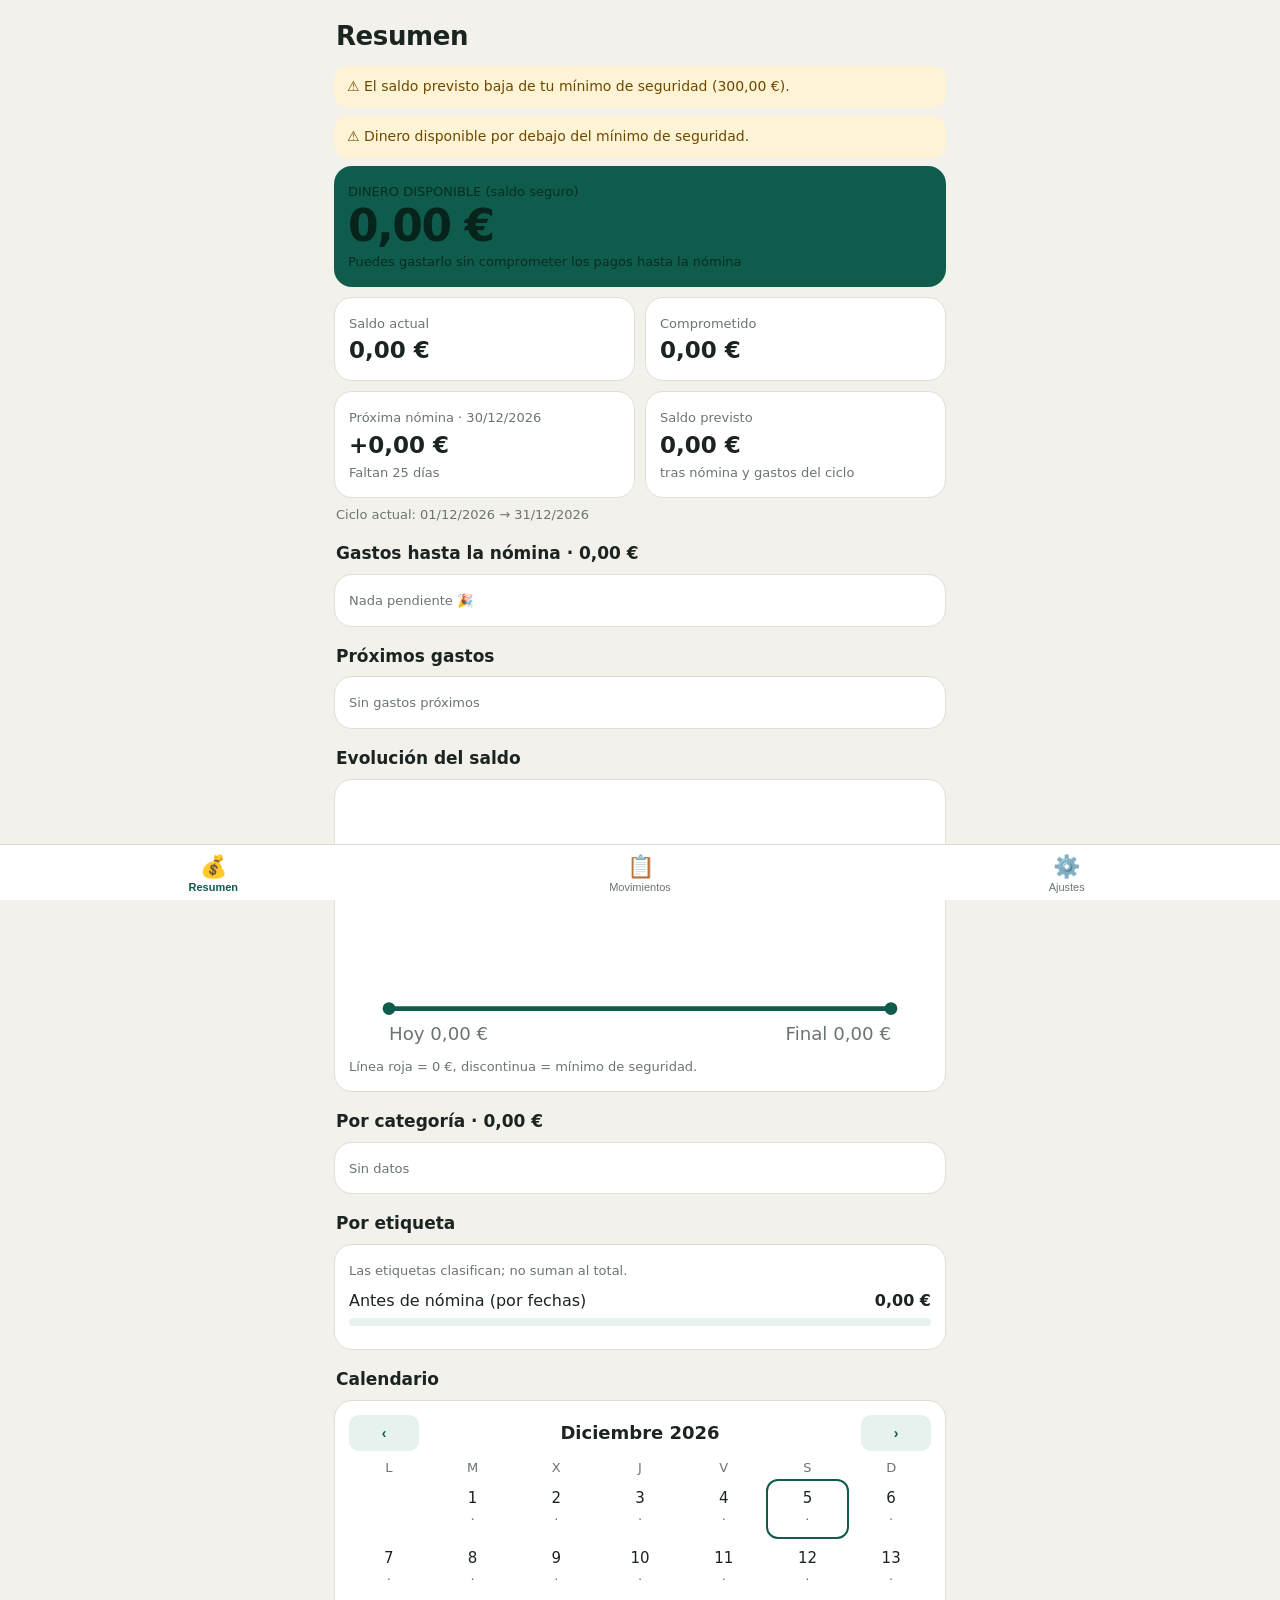
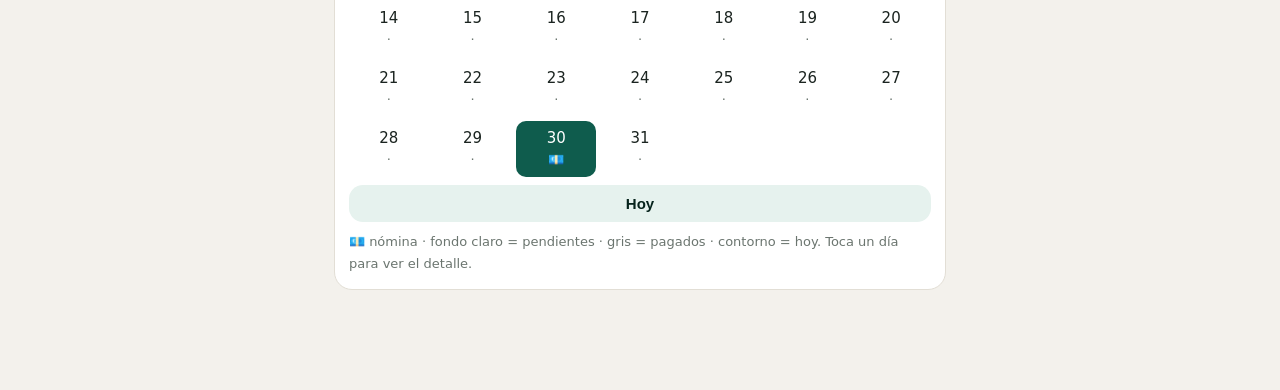
==== commit 9d04a9d8: "Add files via upload" ====
--- a/index.html
+++ b/index.html
@@ -10,7 +10,7 @@
 <meta name="theme-color" content="#0f5c4d">
 <link rel="manifest" href="manifest.json">
 <link rel="apple-touch-icon" href="icon-180.png">
-<link rel="stylesheet" href="style.css">
+<link rel="stylesheet" href="style.css?v=2">
 <title>Mi dinero</title>
 </head>
 <body>
@@ -22,6 +22,6 @@
 </nav>
 <div id="sheet" hidden></div>
 <input type="file" id="imp" accept="application/json" hidden>
-<script src="app.js"></script>
+<script src="app.js?v=2"></script>
 </body>
 </html>
